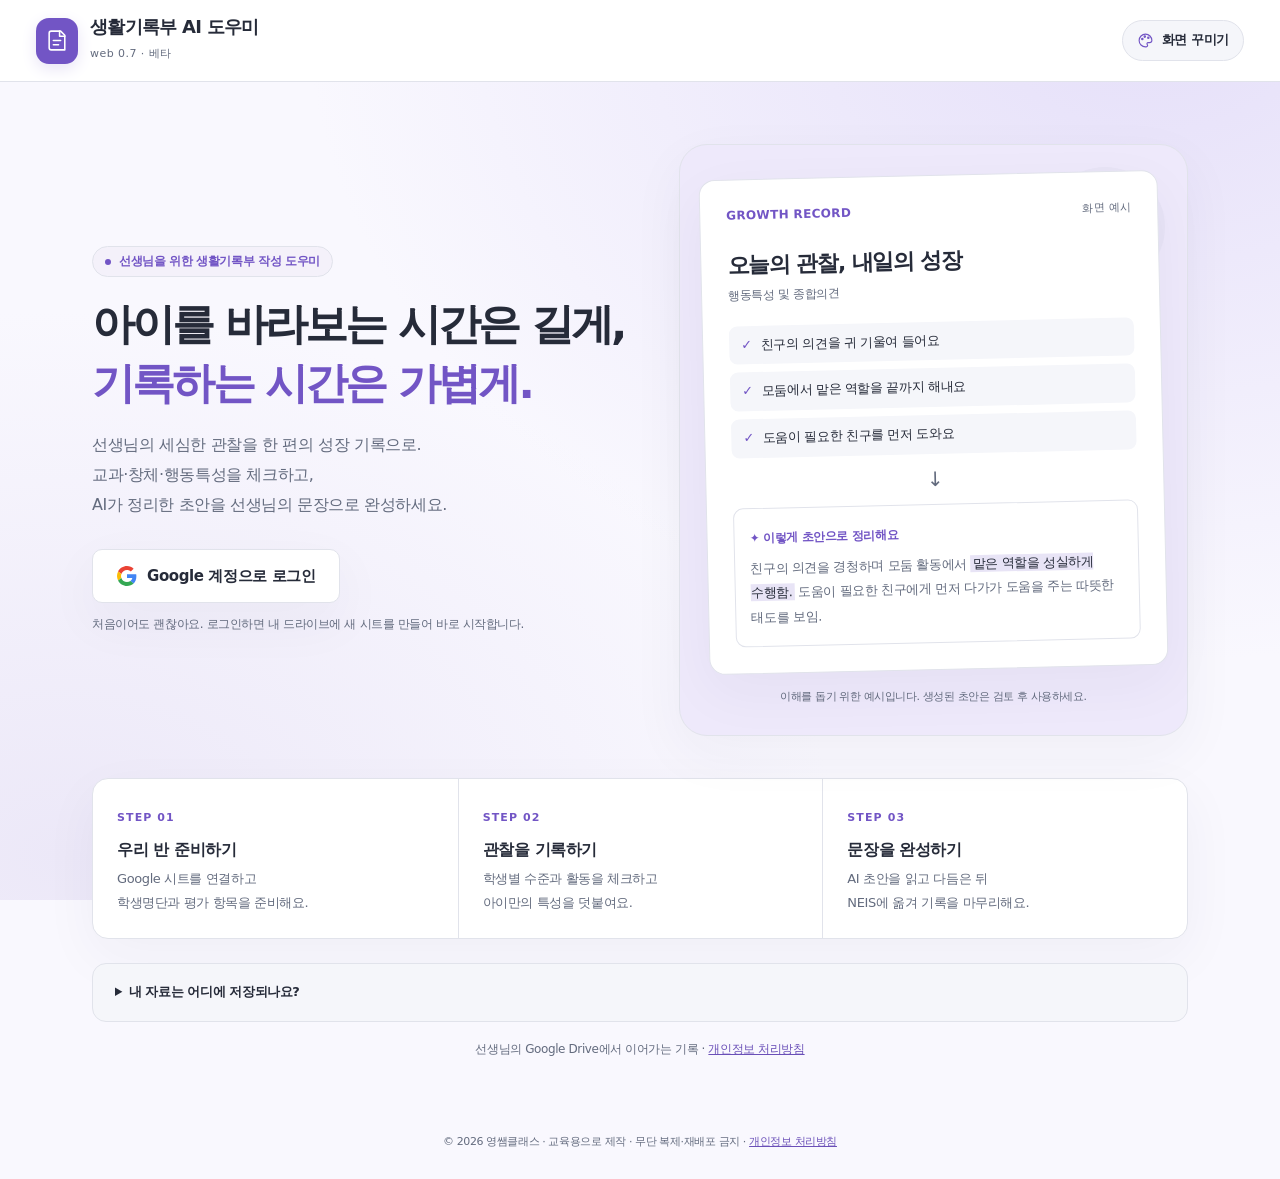
==== index.html @ c33d2f54 "Add NEIS assisted-entry Chrome extension beta with exact student matching and reviewed export" ====
<!DOCTYPE html>
<!--
  생활기록부 AI 도우미 (웹앱) — 1단계: 로그인 · 시트 연결/생성 · 설정
  © 2026 영쌤클래스 · 교육용으로 제작 · 무단 복제·재배포 금지
-->
<html lang="ko">
<head>
<meta charset="utf-8">
<meta name="viewport" content="width=device-width, initial-scale=1">
<title>생활기록부 AI 도우미</title>
<meta name="description" content="체크만 하면 생활기록부 문장 초안을 만들어 주는 교사용 도구. 데이터는 선생님 본인의 Google Drive에만 저장됩니다.">
<meta name="author" content="영쌤클래스">
<meta name="copyright" content="© 2026 영쌤클래스 · 교육용으로 제작 · 무단 복제·재배포 금지">
<meta name="robots" content="noindex">
<link rel="icon" href="data:image/svg+xml,%3Csvg xmlns='http://www.w3.org/2000/svg' viewBox='0 0 100 100'%3E%3Ctext y='.9em' font-size='90'%3E%F0%9F%93%9D%3C/text%3E%3C/svg%3E">
<style>
:root{
  --ink:#1c2340; --sub:#5d6480; --line:#e1e4ef; --bg:#f3f4fa; --card:#fff;
  --navy:#1f2a6b; --navy2:#2f3d99; --accent:#f0a030; --ok:#1e8e5a; --bad:#c0392b; --warnbg:#fff6e0;
  --r:14px;
}
*{box-sizing:border-box}
[hidden]{display:none!important}
html,body{margin:0}
body{font-family:"Pretendard","Noto Sans KR","Malgun Gothic","Apple SD Gothic Neo",system-ui,sans-serif;
  background:var(--bg);color:var(--ink);line-height:1.6;font-size:16px;min-height:100vh;display:flex;flex-direction:column}
a{color:var(--navy2)}
.top{background:var(--navy);color:#fff;padding:12px 20px;display:flex;align-items:center;justify-content:space-between;gap:12px}
.brand{display:flex;align-items:center;gap:10px}
.brand .logo{font-size:26px}
.brand b{display:block;font-size:17px;line-height:1.25}
.brand small{opacity:.75;font-size:12px}
#userBox{display:flex;align-items:center;gap:10px;font-size:13px}
#userName{max-width:42vw;overflow:hidden;text-overflow:ellipsis;white-space:nowrap;opacity:.9}
nav{background:#fff;border-bottom:1px solid var(--line);display:flex;gap:4px;padding:0 14px;overflow-x:auto}
nav button{border:0;background:none;padding:13px 14px;font:inherit;font-size:14.5px;font-weight:600;color:var(--sub);cursor:pointer;border-bottom:3px solid transparent;white-space:nowrap}
nav button.on{color:var(--navy);border-bottom-color:var(--accent)}
nav button:disabled{opacity:.4;cursor:not-allowed}
#banner{background:var(--warnbg);border-bottom:1px solid #f1d9a0;padding:10px 20px;font-size:14px;display:flex;gap:12px;align-items:center;justify-content:center;flex-wrap:wrap}
main{flex:1;width:100%;max-width:880px;margin:0 auto;padding:24px 16px 40px}
.card{background:var(--card);border:1px solid var(--line);border-radius:var(--r);padding:22px 22px;margin-bottom:16px}
.card h2{margin:0 0 6px;font-size:19px}
.card h3{margin:0 0 4px;font-size:16px}
.muted{color:var(--sub);font-size:14px}
.hero{text-align:center;padding:38px 22px}
.hero h1{font-size:25px;margin:8px 0 8px}
.hero .big{font-size:46px}
.btn{font:inherit;font-weight:700;font-size:15px;border-radius:10px;border:1.5px solid var(--navy);background:var(--navy);color:#fff;padding:11px 18px;cursor:pointer;min-height:44px}
.btn:hover{background:var(--navy2);border-color:var(--navy2)}
.btn:disabled{opacity:.5;cursor:not-allowed}
.btn.line{background:#fff;color:var(--navy)}
.btn.line:hover{background:#eef0fb}
.btn.ghost{background:transparent;border-color:rgba(255,255,255,.5);color:#fff}
.btn.sm{padding:6px 12px;min-height:34px;font-size:13px}
.btn.danger{background:#fff;color:var(--bad);border-color:#e2b4ae}
.btn.google{background:#fff;color:#1f1f1f;border-color:#c9cbd6;font-size:16px;padding:12px 22px;display:inline-flex;align-items:center;gap:10px}
.btn.google:hover{background:#f6f7fb}
.grid2{display:grid;grid-template-columns:1fr 1fr;gap:16px}
@media(max-width:680px){.grid2{grid-template-columns:1fr}.top{padding:10px 14px}}
.points{list-style:none;padding:0;margin:18px auto 0;max-width:520px;text-align:left;font-size:14.5px}
.points li{padding:7px 0 7px 30px;position:relative;border-top:1px dashed var(--line)}
.points li::before{content:"✓";position:absolute;left:6px;color:var(--ok);font-weight:800}
.msg{border-radius:10px;padding:11px 14px;font-size:14.5px;margin:12px 0}
.msg.err{background:#fdecea;color:#8c241a;border:1px solid #f3c2bc}
.msg.info{background:#eaf1ff;color:#1c3a7a;border:1px solid #c7d7f7}
.msg.ok{background:#e7f6ee;color:#14603d;border:1px solid #b9e2cb}
label.f{display:block;font-weight:700;font-size:14.5px;margin:18px 0 6px}
label.f small{font-weight:400;color:var(--sub)}
input[type=text],input[type=password],select{font:inherit;width:100%;padding:11px 12px;border:1.5px solid #cdd1e0;border-radius:10px;background:#fff;color:var(--ink);min-height:46px}
input:focus,select:focus{outline:3px solid #c9d2ff;border-color:var(--navy2)}
.row{display:flex;gap:8px;align-items:center;flex-wrap:wrap}
.row>input{flex:1;min-width:180px}
.opts{display:grid;gap:8px}
.opts.c3{grid-template-columns:repeat(3,1fr)}
.opts.c2{grid-template-columns:repeat(2,1fr)}
@media(max-width:680px){.opts.c3{grid-template-columns:1fr}}
.opt{display:block;border:1.5px solid #cdd1e0;border-radius:10px;padding:10px 12px;cursor:pointer;background:#fff}
.opt input{margin-right:6px}
.opt b{font-size:15px}
.opt span{display:block;font-size:12.5px;color:var(--sub);margin-top:2px}
.opt:has(input:checked){border-color:var(--navy);background:#eef0fb}
.kv{display:grid;grid-template-columns:110px 1fr;gap:6px 12px;font-size:14.5px;margin:10px 0 0}
.kv dt{color:var(--sub)}
.kv dd{margin:0;font-weight:600;word-break:break-all}
.chips{display:flex;flex-wrap:wrap;gap:6px;margin-top:10px}
.chip{font-size:12.5px;padding:4px 10px;border-radius:99px;border:1px solid var(--line);background:#f7f8fc;color:var(--sub)}
.chip.on{background:#e7f6ee;border-color:#b9e2cb;color:#14603d}
.steps{display:grid;grid-template-columns:repeat(2,1fr);gap:10px;margin-top:12px}
@media(max-width:680px){.steps{grid-template-columns:1fr}}
.step{border:1px dashed #c9cde0;border-radius:12px;padding:12px 14px;font-size:14px;color:var(--sub)}
.step b{color:var(--ink);display:block}
.step.done{border-style:solid;border-color:#b9e2cb;background:#f2fbf6}
button.step{font:inherit;text-align:left;cursor:pointer;background:#fff;width:100%}
button.step.done{background:#f2fbf6}
button.step.now{border:2px solid var(--brand,#2f3d99);background:#eef0fb;color:var(--ink)}
button.step:hover{filter:brightness(.98)}
.step .st{float:right;font-size:12.5px;font-weight:700;margin-left:8px}
.draftnote{background:#fff7e0;border:1px solid #f0d58a;border-radius:10px;padding:9px 14px;margin:0 0 12px;font-size:14px;color:#6b4e00}
.keyguide{background:#f7f8fc;border:1px solid #e1e4ef;border-radius:10px;padding:10px 14px;margin:8px 0 12px;font-size:14.5px}
.keyguide summary{cursor:pointer;font-weight:700}
.keyguide ol,.keyguide ul{margin:8px 0 0;padding-left:20px}.keyguide li{margin:4px 0}
footer{text-align:center;font-size:12.5px;color:var(--sub);padding:18px 16px 26px}
#toast{position:fixed;left:50%;bottom:26px;transform:translateX(-50%);background:#1c2340;color:#fff;padding:11px 18px;border-radius:10px;font-size:14.5px;max-width:92vw;opacity:0;pointer-events:none;transition:opacity .2s;z-index:50}
#toast.show{opacity:1}
#busy{position:fixed;inset:0;background:rgba(243,244,250,.86);display:flex;flex-direction:column;align-items:center;justify-content:center;gap:14px;z-index:40;font-weight:600}
.spinner{width:38px;height:38px;border-radius:50%;border:4px solid #cfd4ee;border-top-color:var(--navy);animation:sp 0.8s linear infinite}
@keyframes sp{to{transform:rotate(360deg)}}
@media(prefers-reduced-motion:reduce){.spinner{animation-duration:2.4s}}
/* 2단계: 학생명단 · 체크 */
textarea{font:inherit;width:100%;padding:9px 11px;border:1.5px solid #cdd1e0;border-radius:10px;background:#fff;color:var(--ink);resize:vertical;line-height:1.5}
textarea:focus{outline:3px solid #c9d2ff;border-color:var(--navy2)}
#saveState{font-size:12.5px;padding:3px 10px;border-radius:99px;background:rgba(255,255,255,.14);white-space:nowrap}
#saveState.bad{background:#c0392b;cursor:pointer}
.srow{display:grid;grid-template-columns:58px 110px 1fr 1fr 1fr 40px;gap:8px;align-items:start;padding:10px 0;border-top:1px solid var(--line)}
.srow.head{font-size:12.5px;font-weight:700;color:var(--sub);border-top:0;padding-bottom:4px}
.srow input{min-height:40px;padding:8px 9px}
.srow textarea{min-height:40px;font-size:14px}
.srow .lb{display:none;font-size:12px;color:var(--sub);font-weight:700;margin-bottom:2px}
.xbtn{border:1px solid #e2b4ae;background:#fff;color:var(--bad);border-radius:8px;min-height:40px;cursor:pointer;font-size:15px}
@media(max-width:760px){
  #userName,.brand small{display:none}
  .seg button small{display:none}
  .brand b{font-size:15px}
  #btnLogout{white-space:nowrap}
  .srow{grid-template-columns:58px 1fr 40px}
  .srow.head{display:none}
  .srow .tr{grid-column:1 / -1}
  .srow .lb{display:block}
}
.addbox{border-top:1px solid var(--line);margin-top:8px;padding-top:4px}
.stickybar{position:sticky;top:0;z-index:20;padding:12px 14px;box-shadow:0 4px 14px rgba(28,35,64,.06)}
.sturow{display:flex;gap:8px;align-items:center}
.sturow select{flex:1;font-weight:700;font-size:16px}
.navbtn{min-width:46px;min-height:46px;border-radius:10px;border:1.5px solid var(--navy);background:#fff;color:var(--navy);font-size:18px;cursor:pointer}
.navbtn:disabled{opacity:.35;cursor:not-allowed}
.tabs{display:grid;grid-template-columns:repeat(3,1fr);gap:6px;margin-top:10px}
.tabs button{font:inherit;font-weight:700;font-size:14.5px;border:1.5px solid #cdd1e0;background:#fff;color:var(--sub);border-radius:10px;padding:9px 4px;cursor:pointer}
.tabs button.on{background:var(--navy);border-color:var(--navy);color:#fff}
.tabs button b{font-weight:800;margin-left:4px}
.chipbar{display:flex;gap:6px;flex-wrap:wrap;margin:4px 0 14px}
.chipbar button{font:inherit;font-size:14px;font-weight:600;border:1.5px solid #cdd1e0;background:#fff;color:var(--ink);border-radius:99px;padding:7px 13px;cursor:pointer}
.chipbar button.on{background:#eef0fb;border-color:var(--navy);color:var(--navy)}
.chipbar button small{color:var(--sub);font-weight:400;margin-left:4px}
.crit{border:1px solid var(--line);border-radius:12px;padding:12px;margin-bottom:10px;background:#fff}
.crit .dom{font-size:12.5px;font-weight:700;color:var(--sub);margin-bottom:8px}
.lv{display:flex;gap:10px;align-items:flex-start;width:100%;text-align:left;font:inherit;font-size:14.5px;line-height:1.5;border:1.5px solid #dfe2ee;background:#fff;color:var(--ink);border-radius:10px;padding:10px 11px;margin-top:6px;cursor:pointer}
.lv .bd{flex:none;width:26px;height:26px;border-radius:50%;display:flex;align-items:center;justify-content:center;font-weight:800;font-size:13px;background:#eef0f6;color:var(--sub)}
.lv.on{border-color:var(--navy);box-shadow:inset 0 0 0 1px var(--navy)}
.lv.on.l0{background:#d5f5e3}.lv.on.l1{background:#fef9e7}.lv.on.l2{background:#fde8e8}
.lv.on .bd{background:var(--navy);color:#fff}
.grp{font-size:14px;font-weight:800;margin:18px 0 6px;color:var(--navy)}
.grp small{font-weight:400;color:var(--sub);margin-left:6px}
.item{display:block;border:1.5px solid #dfe2ee;border-radius:10px;padding:10px 12px;margin-top:6px;background:#fff}
.item.on{border-color:var(--navy);background:#f4f6ff}
.item label{display:flex;gap:10px;align-items:flex-start;cursor:pointer}
.item input[type=checkbox]{flex:none;width:22px;height:22px;margin-top:1px;accent-color:var(--navy)}
.item .nm{font-weight:700;font-size:15px}
.item .ct{font-size:13px;color:var(--sub);margin-top:2px}
.item .memo{margin-top:8px}
.item .memo input{min-height:40px;font-size:14px;background:#fffde7}
.item.pos:not(.on){background:#f6fcf8}.item.grow:not(.on){background:#fffaf1}
.tag{display:inline-block;font-size:11.5px;font-weight:700;padding:1px 8px;border-radius:99px;background:#fff3d6;color:#8a5a00;margin-right:6px;vertical-align:1px}
.toolbar{display:flex;gap:10px;align-items:center;flex-wrap:wrap;margin-bottom:6px}
.toolbar input[type=text]{flex:1;min-width:160px}
.toolbar label{font-size:14px;display:flex;gap:6px;align-items:center;white-space:nowrap}
.trait{background:#f7f8fc;border-radius:10px;padding:10px 12px;margin-bottom:14px}
.trait label{display:block;font-size:13px;font-weight:700;margin-bottom:4px}
.trait small{font-weight:400;color:var(--sub)}
.seg{display:grid;grid-template-columns:1fr 1fr;gap:0;margin-bottom:10px;border:1.5px solid var(--navy);border-radius:10px;overflow:hidden}
.seg button{font:inherit;font-weight:700;font-size:14.5px;border:0;background:#fff;color:var(--navy);padding:9px 6px;cursor:pointer}
.seg button.on{background:var(--navy);color:#fff}
.seg button small{font-weight:400;opacity:.8;margin-left:4px}
.acc{border:1.5px solid #dfe2ee;border-radius:10px;margin-top:6px;background:#fff}
.acc.open{border-color:var(--navy)}
.acc.pos:not(.open){background:#f6fcf8}.acc.grow:not(.open){background:#fffaf1}
.acch{display:flex;gap:10px;align-items:center;width:100%;text-align:left;font:inherit;font-size:14.5px;line-height:1.5;border:0;background:none;color:var(--ink);padding:10px 12px;cursor:pointer}
.acct{flex:1;min-width:0}
.acc:not(.open) .clip{display:-webkit-box;-webkit-line-clamp:1;-webkit-box-orient:vertical;overflow:hidden}
.accs{flex:none;font-size:12.5px;font-weight:700;color:var(--navy2);white-space:nowrap}
.arr{flex:none;font-size:10px;color:var(--sub)}
.accb{padding:0 12px 12px}
.accb .ct{font-size:13px;color:var(--sub);margin-bottom:6px}
.gridhd{display:flex;justify-content:space-between;align-items:center;gap:8px;flex-wrap:wrap;margin:12px 0 8px}
.sgrid{display:grid;grid-template-columns:repeat(auto-fill,minmax(96px,1fr));gap:6px}
.sb{display:flex;align-items:center;gap:5px;font:inherit;font-size:14px;min-height:42px;border:1.5px solid #d5d9e8;background:#fff;color:var(--ink);border-radius:9px;padding:6px 8px;cursor:pointer;text-align:left}
.sb .n{flex:none;font-size:11.5px;color:var(--sub);min-width:14px}
.sb .nm{flex:1;min-width:0;overflow:hidden;text-overflow:ellipsis;white-space:nowrap;font-weight:600}
.sb .bg{flex:none;font-size:12px;font-weight:800;color:var(--navy)}
.sb.on{border-color:var(--navy);background:#e6eaff}
.sb.on.l0{background:#d5f5e3}.sb.on.l1{background:#fef9e7}.sb.on.l2{background:#fde8e8}
.bar{height:8px;border-radius:99px;background:#e4e7f3;overflow:hidden;margin:10px 0 4px}
.bar>div{height:100%;width:0;background:var(--navy);transition:width .3s}
.gres{border:1px solid var(--line);border-radius:10px;padding:9px 12px;margin-top:8px;background:#fff}
.gres summary{cursor:pointer;font-size:14.5px}
.gres p{margin:8px 0 2px;font-size:14.5px;white-space:pre-wrap;line-height:1.7}
.bchip{display:inline-block;font-size:12px;font-weight:700;padding:1px 9px;border-radius:99px;margin-left:8px}
.bchip.good{background:#e8f8f0;color:#14603d}.bchip.short{background:#fff3cd;color:#7a5b00}.bchip.long{background:#fdebd0;color:#8a4b00}.bchip.bad{background:#fadbd8;color:#8c241a}
.rcard{border:1.5px solid #dfe2ee;border-radius:12px;padding:12px 14px;margin-bottom:12px;background:#fff}
.rcard.dirty{border-color:var(--accent)}
.rcard.err{background:#fff8f7;border-color:#f3c2bc}
.rcard.busy{opacity:.6}
.rhead{display:flex;align-items:center;gap:6px;flex-wrap:wrap;margin-bottom:8px;font-size:15.5px}
.rhead input{width:20px;height:20px;accent-color:var(--navy);margin:0 4px 0 0}
.rcard textarea{font-size:15px;line-height:1.75;min-height:90px;resize:none;overflow:hidden}
.rfoot{display:flex;justify-content:space-between;align-items:center;gap:8px;flex-wrap:wrap;margin-top:8px;font-size:13px}
.rerr{margin:0;color:#8c241a;font-size:14.5px}
.rsrc{margin-top:8px;font-size:13.5px;color:var(--sub)}
.rsrc summary{cursor:pointer}
.rsrc p{margin:4px 0 0}
.ncard{border:1.5px solid #dfe2ee;border-radius:12px;padding:12px 14px;margin-top:10px;background:#fff}
.ncard.done{background:#f7fbf8;border-color:#cfe6d8}
.ntext{margin:0;font-size:15px;line-height:1.75;user-select:all}
.cfpaste{border:1.5px dashed #b9c0dd;border-radius:12px;padding:10px 14px;background:#f7f8fc}
.cfpaste summary{cursor:pointer;font-weight:700;font-size:15px}
.cfprev{border:2px solid var(--accent);border-radius:12px;padding:14px;margin-bottom:12px;background:#fffdf7}
.cfprev h3{margin:0}
.cfpv{display:flex;gap:10px;align-items:flex-start;border:1.5px solid #dfe2ee;border-radius:10px;padding:10px 12px;margin-top:8px;background:#fff;cursor:pointer}
.cfpv.warn{border-color:#e9a59c}
.cfpv input{flex:none;width:20px;height:20px;margin-top:3px;accent-color:var(--navy)}
.cfpv p{margin:0 0 3px;font-size:14px;line-height:1.6;white-space:pre-wrap}
.cfpv p b{color:var(--sub);font-size:12.5px;margin-right:2px}
.cfpv p.bad{background:#fdecea;border-radius:6px;padding:2px 6px}
.cfpv p.src{background:#eef7f1;border-radius:6px;padding:2px 6px;margin-top:-1px}
.cfpv mark{background:#ffd54f;color:inherit;border-radius:2px;padding:0 1px;font-weight:700}
.cfcard{border:1.5px solid #dfe2ee;border-radius:12px;padding:12px 14px;margin-top:10px;background:#fff}
.cfline{display:grid;grid-template-columns:150px 1fr 40px;gap:8px;align-items:end;margin-bottom:8px}
.cfline label,.cfl{display:block;font-size:12.5px;font-weight:700;color:var(--sub)}
.cfline input{margin-top:2px;min-height:40px;padding:7px 9px;font-size:15px;font-weight:700}
.cfl{margin-top:6px}
.cfl textarea,.cfrow textarea{font-weight:400;color:var(--ink);display:block;margin-top:2px;font-size:14.5px;line-height:1.6;padding:8px 10px;resize:none;overflow:hidden;min-height:40px}
.cfl.lv0,.cfl.lv1,.cfl.lv2{display:grid;grid-template-columns:30px 1fr;gap:8px;align-items:start}
.cfl .bd{width:26px;height:26px;margin-top:9px;border-radius:50%;display:flex;align-items:center;justify-content:center;font-weight:800;font-size:13px;color:var(--ink)}
.cfl.lv0 .bd{background:#d5f5e3}.cfl.lv1 .bd{background:#fef9e7}.cfl.lv2 .bd{background:#fde8e8}
.cfl.lv0 textarea,.cfl.lv1 textarea,.cfl.lv2 textarea{margin-top:0}
@media(max-width:760px){.cfline{grid-template-columns:1fr 1fr 40px}}
.cfrow{display:grid;gap:6px;align-items:start;padding:8px 0;border-top:1px solid var(--line)}
.cfrow.k-subject{grid-template-columns:74px 90px 1.1fr 1fr 1fr 1fr 40px}
.cfrow.k-activity{grid-template-columns:120px 150px 1fr 64px 40px}
.cfrow.k-behavior{grid-template-columns:130px 1fr 64px 40px}
.cfrow.head{font-size:12.5px;font-weight:700;color:var(--sub);border-top:0;padding-bottom:2px}
.cfrow input[type=text],.cfrow select{min-height:40px;padding:7px 8px;font-size:14px}
.cfrow textarea{font-size:13.5px;min-height:40px;padding:7px 8px}
.cfuse{font-size:13px;display:flex;gap:4px;align-items:center;min-height:40px;white-space:nowrap}
@media(max-width:760px){
  .cfrow.head{display:none}
  .cfrow.k-subject{grid-template-columns:1fr 1fr 40px}
  .cfrow.k-subject textarea{grid-column:1 / -1}
  .cfrow.k-subject .xbtn{grid-row:1;grid-column:3}
  .cfrow.k-activity{grid-template-columns:1fr 1fr 40px}
  .cfrow.k-activity textarea{grid-column:1 / 3}
  .cfrow.k-behavior{grid-template-columns:1fr 64px 40px}
  .cfrow.k-behavior textarea{grid-column:1 / -1}
}
.notice{text-align:center;padding:26px 16px}
.notice p{margin:0 0 14px}
</style>
<link rel="stylesheet" href="ui.css?v=20261008">
<link rel="stylesheet" href="appearance.css?v=20261008-1">
<script src="appearance.js?v=20261008-1"></script>
</head>
<body>
<a class="skip-link" href="#mainContent">본문으로 바로 가기</a>

<header class="top">
  <div class="brand">
    <span class="logo" aria-hidden="true"><svg viewBox="0 0 24 24" fill="none" stroke="currentColor" stroke-width="1.5" stroke-linecap="round" stroke-linejoin="round"><path d="M6 3h9l4 4v14H6a2 2 0 0 1-2-2V5a2 2 0 0 1 2-2Z"/><path d="M14 3v5h5M8 12h7M8 16h5"/></svg></span>
    <div><b>생활기록부 AI 도우미</b><small id="verLabel">웹앱</small></div>
  </div>
  <div class="top-actions">
    <button type="button" class="appearance-trigger" data-open-appearance aria-haspopup="dialog" aria-controls="appearanceDialog"><svg viewBox="0 0 24 24" fill="none" stroke="currentColor" stroke-width="1.6" aria-hidden="true"><path d="M12 3a9 9 0 1 0 0 18h1a2 2 0 0 0 1.5-3.3 1.6 1.6 0 0 1 1.2-2.7H18a3 3 0 0 0 3-3 9 9 0 0 0-9-9Z"/><circle cx="7.5" cy="10" r="1"/><circle cx="11" cy="6.5" r="1"/><circle cx="16" cy="8" r="1"/></svg>화면 꾸미기</button>
  <div id="userBox" hidden>
    <span id="saveState" hidden role="status"></span>
    <span id="userName"></span>
    <button id="btnLogout" class="btn ghost sm" type="button">로그아웃</button>
  </div>
  </div>
</header>

<nav id="nav" hidden aria-label="화면 이동">
  <div class="nav-group">나의 기록 공간</div>
  <button type="button" data-view="home"><span class="nav-icon" aria-hidden="true">⌂</span>대시보드</button>
  <div class="nav-group">생활기록부 작성</div>
  <button type="button" data-view="roster"><span class="nav-icon" aria-hidden="true">01</span>학생명단</button>
  <button type="button" data-view="config"><span class="nav-icon" aria-hidden="true">02</span>항목 설정</button>
  <button type="button" data-view="check"><span class="nav-icon" aria-hidden="true">03</span>관찰 체크</button>
  <button type="button" data-view="gen"><span class="nav-icon" aria-hidden="true">04</span>AI 문장 생성</button>
  <button type="button" data-view="result"><span class="nav-icon" aria-hidden="true">05</span>결과 검토</button>
  <button type="button" data-view="neis"><span class="nav-icon" aria-hidden="true">06</span>NEIS 입력</button>
  <button type="button" data-view="settings"><span class="nav-icon" aria-hidden="true">⚙</span>설정</button>
  <div class="nav-foot">작은 관찰이 모여<br>아이의 성장이 됩니다.<br><b>영쌤클래스</b></div>
</nav>

<div id="banner" hidden role="status"><span id="bannerMsg"></span><button id="bannerBtn" class="btn sm" type="button"></button></div>

<main id="mainContent" tabindex="-1">
  <div class="page-heading" id="pageHeading" hidden>
    <p class="eyebrow" id="pageEyebrow"></p>
    <h1 id="pageTitle" tabindex="-1"></h1>
    <p id="pageDescription"></p>
  </div>
  <!-- 로딩 -->
  <section id="v-loading" class="card hero"><div class="spinner" style="margin:0 auto"></div><p class="muted">불러오는 중…</p></section>

  <!-- 로그인 -->
  <section id="v-login" hidden>
    <div class="welcome-grid">
      <div class="welcome-copy">
        <span class="welcome-label">선생님을 위한 생활기록부 작성 도우미</span>
        <h1>아이를 바라보는 시간은 길게,<br><em>기록하는 시간은 가볍게.</em></h1>
        <p class="intro">선생님의 세심한 관찰을 한 편의 성장 기록으로.<br>교과·창체·행동특성을 체크하고,<br>AI가 정리한 초안을 선생님의 문장으로 완성하세요.</p>
        <div id="loginMsg" class="msg err" hidden></div>
        <button id="btnLogin" class="btn google" type="button">
          <svg width="20" height="20" viewBox="0 0 48 48" aria-hidden="true"><path fill="#EA4335" d="M24 9.5c3.5 0 6.6 1.2 9.1 3.6l6.8-6.8C35.8 2.4 30.3 0 24 0 14.6 0 6.5 5.4 2.6 13.2l7.9 6.2C12.4 13.7 17.7 9.5 24 9.5z"/><path fill="#4285F4" d="M46.5 24.5c0-1.6-.1-3.1-.4-4.5H24v9h12.7c-.6 3-2.3 5.5-4.8 7.2l7.7 6c4.5-4.200 6.900-10.300 6.900-17.700z"/><path fill="#FBBC05" d="M10.500 28.600c-.5-1.400-.8-3-.8-4.600s.3-3.200.8-4.600l-7.900-6.200C1 16.500 0 20.100 0 24s1 7.500 2.600 10.800l7.900-6.200z"/><path fill="#34A853" d="M24 48c6.500 0 11.900-2.100 15.900-5.800l-7.700-6c-2.200 1.500-5 2.300-8.200 2.300-6.300 0-11.600-4.200-13.500-9.900l-7.900 6.200C6.500 42.600 14.600 48 24 48z"/></svg>
          Google 계정으로 로그인
        </button>
        <p class="login-hint">처음이어도 괜찮아요. 로그인하면 내 드라이브에 새 시트를 만들어 바로 시작합니다.</p>
      </div>
      <div class="record-scene" aria-label="관찰 체크가 문장 초안으로 정리되는 예시">
        <div class="sample-record">
          <div class="record-top"><strong>GROWTH RECORD</strong><span>화면 예시</span></div>
          <h2>오늘의 관찰, 내일의 성장</h2>
          <p class="sample-sub">행동특성 및 종합의견</p>
          <div class="sample-checks">
            <div><span aria-hidden="true">✓</span>친구의 의견을 귀 기울여 들어요</div>
            <div><span aria-hidden="true">✓</span>모둠에서 맡은 역할을 끝까지 해내요</div>
            <div><span aria-hidden="true">✓</span>도움이 필요한 친구를 먼저 도와요</div>
          </div>
          <div class="sample-arrow" aria-hidden="true">↓</div>
          <div class="sample-output"><b>✦ 이렇게 초안으로 정리해요</b><p>친구의 의견을 경청하며 모둠 활동에서 <mark>맡은 역할을 성실하게 수행함.</mark> 도움이 필요한 친구에게 먼저 다가가 도움을 주는 따뜻한 태도를 보임.</p></div>
        </div>
        <p class="sample-note">이해를 돕기 위한 예시입니다. 생성된 초안은 검토 후 사용하세요.</p>
      </div>
    </div>
    <div class="flow-overview" aria-label="사용 순서">
      <article><span>STEP 01</span><h2>우리 반 준비하기</h2><p>Google 시트를 연결하고<br>학생명단과 평가 항목을 준비해요.</p></article>
      <article><span>STEP 02</span><h2>관찰을 기록하기</h2><p>학생별 수준과 활동을 체크하고<br>아이만의 특성을 덧붙여요.</p></article>
      <article><span>STEP 03</span><h2>문장을 완성하기</h2><p>AI 초안을 읽고 다듬은 뒤<br>NEIS에 옮겨 기록을 마무리해요.</p></article>
    </div>
    <details class="welcome-details">
      <summary>내 자료는 어디에 저장되나요?</summary>
      <ul class="points">
        <li>이 앱은 <b>앱이 만든 시트</b>와 <b>선생님이 직접 고른 시트</b>에만 접근합니다. 드라이브의 다른 파일은 볼 수 없습니다.</li>
        <li>학생 데이터는 선생님 본인의 Google Drive 스프레드시트에만 저장됩니다. 별도 서버가 없습니다.</li>
        <li>자료는 내 드라이브의 구글 스프레드시트 한 개에 정리됩니다. 시트를 직접 열어 보거나 고쳐도 앱에 그대로 반영됩니다.</li>
      </ul>
    </details>
    <p class="welcome-privacy">선생님의 Google Drive에서 이어가는 기록 · <a href="privacy.html">개인정보 처리방침</a></p>
  </section>

  <!-- 시트 연결 -->
  <section id="v-connect" hidden>
    <div class="card">
      <h2>데이터를 저장할 시트를 연결하세요</h2>
      <p class="muted">한 번 연결하면 이 브라우저에서 계속 기억하고, 다른 기기에서 로그인해도 마지막에 쓰던 시트를 자동으로 불러옵니다.</p>
      <div id="connectMsg" class="msg err" hidden></div>
    </div>
    <div class="card" id="mySheetsCard" hidden>
      <h3>🗂 이 계정으로 이 앱에서 쓰던 시트</h3>
      <div id="mySheets"></div>
    </div>
    <div class="grid2">
      <div class="card">
        <h3>🆕 처음 사용해요 — 새 시트 만들기</h3>
        <p class="muted">내 구글 드라이브에 이 앱 전용 스프레드시트를 새로 만듭니다. 학생명단·체크·생성 결과가 모두 여기에 저장됩니다.</p>
        <label class="f" for="newTitle">시트 이름</label>
        <input type="text" id="newTitle" maxlength="80">
        <label class="f" for="newLevel">학교급 <small>(행동특성 예시문구 세트가 달라집니다)</small></label>
        <select id="newLevel"><option>초등학교</option><option>중학교</option><option>고등학교</option></select>
        <p style="margin-top:16px"><button id="btnCreate" class="btn" type="button">새 시트 만들기</button></p>
      </div>
      <div class="card">
        <h3>📂 예전 구글시트 버전을 쓰던 분만</h3>
        <p class="muted">예전에 「생활기록부 작성 도우미」 구글시트(v9)를 받아 쓰던 분은, 그 스프레드시트를 골라 학생명단·체크·결과를 그대로 이어서 쓸 수 있습니다. 해당하지 않으면 왼쪽의 [새 시트 만들기]를 누르세요.</p>
        <p><button id="btnPick" class="btn line" type="button">내 드라이브에서 시트 고르기</button></p>
      </div>
    </div>
  </section>

  <!-- 홈 -->
  <section id="v-home" hidden>
    <div class="home-intro"><div><h2>우리 반의 성장을 차곡차곡 기록해요.</h2><p>아래 진행 현황에서 다음 할 일을 확인하고, 이어서 작성하세요.</p></div><span class="home-symbol" aria-hidden="true">✳</span></div>
    <div class="card">
      <div class="row" style="justify-content:space-between">
        <h2 style="margin:0">📄 <span id="homeSheetName"></span></h2>
        <div class="row">
          <a id="homeSheetLink" class="btn line sm" target="_blank" rel="noopener" style="text-decoration:none;display:inline-flex;align-items:center">시트 열기 ↗</a>
          <button id="btnReload" class="btn line sm" type="button">새로고침</button>
        </div>
      </div>
      <dl class="kv" id="homeSummary"></dl>
      <div id="homeWarn" class="msg info" hidden></div>
      <details class="sheet-details"><summary>연결된 시트 구성 보기</summary><div class="chips" id="homeChips" aria-label="시트 구성"></div></details>
    </div>
    <div class="card">
      <h2>차근차근, 작성 진행 현황</h2>
      <p class="muted">‘다음 할 일’부터 시작해 보세요. 각 카드를 누르면 해당 화면으로 이동합니다.</p>
      <div class="steps" id="homeSteps"></div>
    </div>
  </section>

  <!-- 설정 -->
  <section id="v-settings" hidden>
    <div class="card appearance-settings-row">
      <div><h2>나만의 작업 공간</h2><p class="muted" id="appearanceSummary">라벤더 스튜디오 · 라이트</p><p class="muted">색상과 배경, 화면 밝기를 내 취향에 맞게 바꿔 보세요.</p></div>
      <button type="button" class="btn line" data-open-appearance aria-haspopup="dialog" aria-controls="appearanceDialog">화면 꾸미기</button>
    </div>
    <div class="card">
      <h2>🔑 Gemini API 키</h2>
      <p class="muted">키는 <b>이 브라우저에만</b> 저장되고 시트나 다른 곳으로 보내지 않습니다. 발급: <a href="https://aistudio.google.com/apikey" target="_blank" rel="noopener">aistudio.google.com/apikey</a> (무료)</p>
      <details class="keyguide" id="keyGuide">
        <summary>처음이신가요? 키 받는 방법 (3분)</summary>
        <ol>
          <li><a href="https://aistudio.google.com/apikey" target="_blank" rel="noopener">aistudio.google.com/apikey</a> 를 열고 구글 계정으로 로그인합니다. 학교(교육청) 계정에서 열리지 않으면 개인 구글 계정으로 하세요.</li>
          <li><b>API 키 만들기</b>(Create API key) 버튼을 누릅니다. 약관 동의나 프로젝트 선택을 물으면 안내대로 진행합니다.</li>
          <li>만들어진 키(<code>AIza</code>로 시작하는 긴 글자)를 복사해 아래 칸에 붙여넣고 <b>[연결 테스트]</b> → <b>[저장]</b>을 누릅니다.</li>
        </ol>
        <ul>
          <li>카드 등록 없이 받은 키는 <b>무료</b>입니다. 대신 1분·하루에 만들 수 있는 양에 제한이 있어, 한 반 전체를 한 번에 만들면 시간이 걸리거나 중간에 멈출 수 있습니다(멈춘 곳부터 이어서 생성됩니다).</li>
          <li>키는 비밀번호처럼 다뤄 주세요. 다른 사람에게 보내거나 화면에 띄워 두지 마세요.</li>
          <li>무료 키로 보낸 내용은 Google의 서비스 개선에 쓰일 수 있다고 안내되어 있습니다. 앱은 학생 이름을 보내지 않지만, 특성 메모에 이름·민감한 내용을 적지 않는 것이 좋습니다. (<a href="privacy.html" target="_blank" rel="noopener">개인정보 처리방침</a>)</li>
        </ul>
      </details>
      <div id="keyImport" class="msg info" hidden>
        연결한 시트(⚙️설정 C14)에 API 키가 들어 있습니다.
        <button id="btnKeyImport" class="btn sm" type="button" style="margin-left:6px">이 브라우저로 가져오기</button>
      </div>
      <label class="f" for="fKey">API 키</label>
      <div class="row">
        <input type="password" id="fKey" autocomplete="off" spellcheck="false" placeholder="AIza… 로 시작하는 키 붙여넣기">
        <button id="btnKeyShow" class="btn line sm" type="button" aria-pressed="false">보기</button>
        <button id="btnKeyTest" class="btn line sm" type="button">연결 테스트</button>
      </div>
      <div id="keyResult" class="msg" hidden></div>
      <p style="margin:14px 0 0"><label><input type="checkbox" id="fKeySync"> <b>다른 기기에서도 이 키 쓰기</b> — 내 구글 계정(연결된 시트 파일의 숨은 속성)에 키를 함께 저장</label></p>
      <p class="muted" style="margin:4px 0 0">켜면 다른 컴퓨터·태블릿에서 로그인했을 때 키를 다시 넣지 않아도 됩니다. 시트 내용에는 보이지 않지만, 이 시트 파일을 다른 사람과 <b>공유</b>하면 그 사람이 이 앱에서 내 키를 쓰게 될 수 있으니 공유할 시트라면 끄세요.</p>
    </div>

    <div class="card">
      <h2>🤖 AI 모델 · 요금제</h2>
      <label class="f" for="fModel">AI 모델</label>
      <select id="fModel"></select>
      <input type="text" id="fModelCustom" hidden style="margin-top:8px" placeholder="모델 ID 직접 입력 (예: gemini-4.0-flash)" spellcheck="false">
      <p class="muted" style="margin:6px 0 0">종료된 모델이 설정돼 있으면 권장 모델로 자동 교체됩니다.</p>
      <label class="f">API 요금제 <small>(호출 간격이 달라집니다)</small></label>
      <div class="opts c2">
        <label class="opt"><input type="radio" name="tier" value="무료"><b>무료</b><span>카드 등록 없이 발급한 키 · 간격을 넉넉히</span></label>
        <label class="opt"><input type="radio" name="tier" value="유료"><b>유료</b><span>결제 계정을 연결한 키 · 빠르게 생성</span></label>
      </div>
    </div>

    <div class="card">
      <h2>🏫 학급 · 분량</h2>
      <div class="grid2">
        <div>
          <label class="f" for="fLevel">학교급</label>
          <select id="fLevel"><option>초등학교</option><option>중학교</option><option>고등학교</option></select>
        </div>
        <div>
          <label class="f" for="fClass">학년 · 반 <small>(선택)</small></label>
          <input type="text" id="fClass" maxlength="30" placeholder="예) 4학년 2반">
        </div>
      </div>
      <label class="f">생성 분량</label>
      <div class="opts c3">
        <label class="opt"><input type="radio" name="len" value="간략"><b>간략</b><span>교과 150~180자 · 창체/행특 300~350자</span></label>
        <label class="opt"><input type="radio" name="len" value="보통"><b>보통</b><span>교과 220~250자 · 창체/행특 430~480자</span></label>
        <label class="opt"><input type="radio" name="len" value="상세"><b>상세</b><span>교과 280~320자 · 창체/행특 550~600자</span></label>
      </div>
      <label class="f">마무리(종합 평가) 문장 <small>("~성장이 기대됨"처럼 글 끝에 덧붙이는 맺음 문장)</small></label>
      <div class="opts c3">
        <label class="opt"><input type="checkbox" id="fCloseSubject"><b>교과에 붙이기</b><span>끄면 활동 서술로 끝남 (기본: 끔)</span></label>
        <label class="opt"><input type="checkbox" id="fCloseActivity"><b>창체에 붙이기</b><span>종합 평가 1~2문장 (기본: 켬)</span></label>
        <label class="opt"><input type="checkbox" id="fCloseBehavior"><b>행동특성에 붙이기</b><span>종합 평가 2~3문장 (기본: 켬)</span></label>
      </div>
      <p style="margin:22px 0 0" class="row">
        <button id="btnSave" class="btn" type="button">설정 저장</button>
        <span class="muted">이 설정들은 연결된 시트(⚙️설정 탭)에 저장되어, 다른 기기에서 로그인해도 그대로 적용됩니다.</span>
      </p>
    </div>

    <div class="card">
      <h2>💾 백업</h2>
      <p class="muted">스프레드시트 파일 전체를 내 드라이브에 사본으로 저장합니다. 되돌리려면 아래 [다른 시트로 바꾸기]에서 그 사본을 고르면 됩니다.</p>
      <p><button id="btnBackup" class="btn line" type="button">지금 백업 사본 만들기</button></p>
      <div id="backupList"></div>
    </div>
    <div class="card">
      <h2>🆕 새 학기 시작</h2>
      <p class="muted">지금까지의 결과를 📦 탭으로 보관하고, 결과와 체크를 비웁니다. 학생명단·개인 특성·설정·항목은 그대로 둡니다.</p>
      <label class="f" for="termName">보관할 이름 <small>(예: 2026-1학기)</small></label>
      <input type="text" id="termName" maxlength="20" placeholder="예) 2026-1학기">
      <p style="margin:10px 0"><label><input type="checkbox" id="termBackup" checked> 시작 전에 백업 사본도 만들기 (권장)</label></p>
      <p><button id="btnNewTerm" class="btn danger" type="button">새 학기 시작</button></p>
    </div>
    <div class="card">
      <h2>📄 연결된 시트</h2>
      <p><b id="setSheetName"></b></p>
      <p class="row"><button id="btnDisconnect" class="btn danger sm" type="button">다른 시트로 바꾸기</button>
      <span class="muted">연결만 끊습니다. 시트 파일은 드라이브에 그대로 남습니다.</span></p>
    </div>
  </section>

  <!-- 학생명단 -->
  <section id="v-roster" hidden>
    <div class="card">
      <div class="row" style="justify-content:space-between">
        <h2 style="margin:0">👥 학생명단 <span id="rosterCount" class="muted"></span></h2>
        <button id="btnRosterReload" class="btn line sm" type="button">시트에서 다시 읽기</button>
      </div>
      <p class="muted">개인 특성은 선택 사항입니다. 적어 두면 같은 항목을 체크해도 학생마다 다른 문장이 만들어집니다. 이 칸의 글은 AI에 그대로 전달되므로 이름·연락처·건강 정보는 적지 마세요.</p>
      <div id="rosterMsg" class="msg err" hidden></div>
      <div id="rosterList"></div>
      <div class="addbox">
        <label class="f" for="addNames">학생 추가 <small>(한 줄에 한 명 · 명렬표에서 여러 명을 붙여넣어도 됩니다)</small></label>
        <textarea id="addNames" rows="3" placeholder="김가람&#10;이나래"></textarea>
        <p style="margin:10px 0 0"><button id="btnAdd" class="btn" type="button">추가</button></p>
      </div>
    </div>
  </section>

  <!-- 체크 입력 -->
  <section id="v-check" hidden>
    <div class="card stickybar" id="checkBar">
      <div class="seg" role="group" aria-label="보기 방식">
        <button id="modeStudent" type="button">👤 학생별</button>
        <button id="modeItem" type="button">👥 항목별 <small>여러 명 한 번에</small></button>
      </div>
      <div class="sturow" id="stuRow">
        <button id="btnPrev" class="navbtn" type="button" aria-label="이전 학생">◀</button>
        <select id="stuSel" aria-label="학생 선택"></select>
        <button id="btnNext" class="navbtn" type="button" aria-label="다음 학생">▶</button>
      </div>
      <div class="tabs" id="areaTabs" role="tablist"></div>
    </div>
    <div class="card" id="checkBody"></div>
  </section>

  <!-- AI 생성 -->
  <section id="v-gen" hidden>
    <div class="card">
      <h2>✨ AI 생성</h2>
      <p class="muted">체크한 내용으로 문장 초안을 만들어 결과 시트에 저장합니다. 이미 완료된 항목은 건너뛰고, 오류가 났던 항목만 다시 만듭니다.</p>
      <div id="genReady" class="msg info"></div>
      <div class="tabs" id="genTabs" style="margin:12px 0"></div>
      <div id="genOpts"></div>
      <p id="genSummary" style="font-weight:700;margin:14px 0 10px"></p>
      <p class="row" style="margin:0">
        <button id="btnGenStart" class="btn" type="button">생성 시작</button>
        <button id="btnGenStop" class="btn danger" type="button" hidden>중지</button>
        <span class="muted">생성 중에는 이 탭을 닫거나 다른 탭 뒤로 보내지 마세요. (브라우저가 숨은 탭의 작업을 늦춥니다)</span>
      </p>
    </div>
    <div class="card" id="genRun" hidden>
      <p id="genMsg" style="font-weight:700;margin:0" role="status"></p>
      <p id="genMsg2" class="muted" style="margin:4px 0 0;min-height:1.4em"></p>
      <div id="genBarWrap" class="bar" hidden><div id="genBar"></div></div>
      <div id="genLog"></div>
    </div>
    <div class="card">
      <h3>📈 결과 확인 · 수정</h3>
      <p class="muted">생성된 문장을 읽고, 직접 고치거나 다시 만들 수 있습니다.</p>
      <p><button id="btnToResult" class="btn line sm" type="button">결과 화면으로</button></p>
    </div>
    <div class="card">
      <h3>🔍 결과 유사도 검사</h3>
      <p class="muted">같은 과목·영역 안에서 학생끼리 문장이 지나치게 비슷한지 확인합니다.</p>
      <p><button id="btnSim" class="btn line sm" type="button">유사도 검사하기</button></p>
      <div id="simBox"></div>
    </div>
  </section>

  <!-- NEIS 입력 스테이션 -->
  <section id="v-neis" hidden>
    <div class="card stickybar" id="neisBar"></div>
    <p class="draftnote">⚠ AI가 만든 문장은 <b>초안</b>입니다. 체크한 내용에 없는 활동·사실이 섞일 수 있으니, 실제와 맞는지 확인하고 고친 뒤 사용하세요.</p>
    <div class="card" id="neisBody"></div>
  </section>

  <!-- 항목 설정 -->
  <section id="v-config" hidden>
    <div class="card">
      <div class="row config-toolbar" style="justify-content:space-between;position:sticky;top:0;z-index:5;background:var(--card);padding:8px 0">
        <h2 style="margin:0">📋 항목 설정</h2>
        <span class="row"><span id="cfState" class="muted"></span><button id="cfSave" class="btn" type="button" hidden>저장</button></span>
      </div>
      <p class="muted">체크할 항목(성취기준·활동·문구)을 정합니다. 학기 초에 한 번 입력하면 됩니다. 저장하면 시트의 설정 탭에 기록되고 체크 화면에 반영됩니다.</p>
      <div class="tabs" id="cfTabs" style="margin:12px 0"></div>
      <div id="cfTools"></div>
      <div id="cfBody"></div>
    </div>
  </section>

  <!-- 결과 -->
  <section id="v-result" hidden>
    <div class="card stickybar">
      <div class="tabs" id="resTabs" style="margin-top:0"></div>
      <div id="resFilters"></div>
    </div>
    <p class="draftnote">⚠ AI가 만든 문장은 <b>초안</b>입니다. 체크한 내용에 없는 활동·사실이 섞일 수 있으니, 실제와 맞는지 확인하고 고친 뒤 사용하세요.</p>
    <div class="card" id="resBody"></div>
  </section>
</main>

<footer>
  © 2026 영쌤클래스 · 교육용으로 제작 · 무단 복제·재배포 금지 · <a href="privacy.html">개인정보 처리방침</a>
</footer>

<dialog id="appearanceDialog" class="appearance-dialog" aria-labelledby="appearanceTitle" aria-describedby="appearanceDescription">
  <div class="appearance-header"><div><p class="eyebrow">YOUR WORKSPACE</p><h2 id="appearanceTitle">나만의 화면 꾸미기</h2></div><button type="button" id="appearanceClose" class="appearance-close" aria-label="변경 취소하고 닫기" autofocus>×</button></div>
  <div class="appearance-scroll">
    <p class="appearance-note" id="appearanceDescription">오래 머무는 기록 공간, 내 취향으로 바꿔 보세요.<br>바로 미리 볼 수 있고, 저장하면 이 브라우저에 기억됩니다.</p>
    <div class="appearance-preview" aria-label="스타일 미리보기"><small>LIVE PREVIEW</small><strong id="appearancePreviewName">라벤더 스튜디오</strong><div class="appearance-preview-card"><p>작은 관찰이 모여, 아이의 성장이 됩니다.</p><span>기록 시작하기</span><i>미리보기 예시</i></div></div>
    <fieldset class="appearance-section"><legend>화면 밝기</legend><div class="appearance-segment" role="group" aria-label="화면 밝기"><button type="button" data-color-mode="light" aria-pressed="true">☀ 라이트</button><button type="button" data-color-mode="dark" aria-pressed="false">☾ 다크</button><button type="button" data-color-mode="system" aria-pressed="false">◐ 기기 설정</button></div></fieldset>
    <fieldset class="appearance-section"><legend>스타일 컬렉션 <small>색상을 고르면 전체 화면에 어울려요</small></legend><div id="appearancePalettes" class="appearance-palettes" role="group" aria-label="색상 테마"></div></fieldset>
    <fieldset class="appearance-section"><legend>색상 세부 조정 <small>원하는 색으로 직접 바꿔 보세요</small></legend>
      <div class="appearance-colors"><label class="appearance-color"><input type="color" id="appearanceAccent" value="#7255c5" aria-label="강조 색상"><span>강조 색상<output id="accentHex" for="appearanceAccent">#7255C5</output></span></label><label class="appearance-color"><input type="color" id="appearanceTone" value="#b7a5ed" aria-label="배경 색감"><span>배경 색감<output id="toneHex" for="appearanceTone">#B7A5ED</output></span></label></div>
      <label class="appearance-range" for="appearanceDepth">배경 농도<input type="range" id="appearanceDepth" min="0" max="20" step="1" value="8"><output id="depthValue" for="appearanceDepth">8%</output></label>
      <p class="appearance-help">배경은 선택한 색을 은은하게 섞어 적용하고, 글자와 버튼은 잘 보이도록 명암을 자동 조정해요.</p>
    </fieldset>
    <fieldset class="appearance-section"><legend>배경 표현</legend><div class="appearance-segment two" role="group" aria-label="배경 표현"><button type="button" data-texture="glow" aria-pressed="true">은은한 그라데이션</button><button type="button" data-texture="plain" aria-pressed="false">깔끔한 단색</button></div></fieldset>
    <p class="appearance-help">화면 설정은 이 기기의 브라우저에만 저장됩니다. 학생 기록과 시트 설정에는 영향을 주지 않아요.</p>
  </div>
  <div class="appearance-footer"><p id="appearanceStatus" role="alert"></p><div class="row"><button type="button" class="appearance-reset" id="appearanceReset">기본 스타일로</button><div class="row"><button type="button" class="btn line" id="appearanceCancel">취소</button><button type="button" class="btn" id="appearanceSave">이 스타일 저장</button></div></div></div>
</dialog>
<div id="appearanceToast" role="status" aria-live="polite" hidden></div>

<div id="toast" role="status" aria-live="polite"></div>
<div id="busy" hidden><div class="spinner"></div><div id="busyMsg"></div></div>

<script>
/* ============================================================
   생활기록부 AI 도우미 (웹앱)
   © 2026 영쌤클래스 · 교육용으로 제작 · 무단 복제·재배포 금지
   ============================================================ */
'use strict';

/* ───────── 1. 앱 설정 ───────── */
const CONFIG = {
  VERSION: 'web 0.7 · 베타',
  CLIENT_ID: '522445423766-m3cop5vh489598e0hkefumd0r202tncp.apps.googleusercontent.com',
  PICKER_KEY: 'AIzaSyDuMaSWfi7yfybCUJnUvghOcirBA5JzXoE',
  APP_ID: '522445423766',                                   // Cloud 프로젝트 번호 (Picker가 고른 파일에 drive.file 권한을 붙이는 데 필요)
  SCOPE: 'https://www.googleapis.com/auth/drive.file'
};
const SHEETS_API = 'https://sheets.googleapis.com/v4/spreadsheets';
// 리디렉션 URI — index.html을 붙여 열어도 등록된 주소(…/saengibu-ai/)와 같아지도록 정리
const REDIRECT_URI = (typeof location !== 'undefined')
  ? location.origin + location.pathname.replace(/index\.html$/i, '') : '';

/* ───────── 2. 영쌤클래스 Gemini 모델 표준 (2026-09-17) — 공통 블록 원문 그대로 ───────── */
const MODELS = {
  list: [
    { id: 'gemini-3.8-flash',       label: 'gemini-3.8-flash  (추천 · 최신 안정판)' },
    { id: 'gemini-flash-latest',    label: 'gemini-flash-latest  (자동 최신 · 한도 낮을 수 있음)' },
    { id: 'gemini-3.5-flash-lite',  label: 'gemini-3.5-flash-lite  (가장 저렴·빠름)' },
    { id: 'gemini-3.1-flash-lite',  label: 'gemini-3.1-flash-lite  (저비용 고성능)' },
    { id: 'gemini-3.7-flash',       label: 'gemini-3.7-flash' },
    { id: 'gemini-3.6-flash',       label: 'gemini-3.6-flash' },
    { id: 'gemini-3.1-pro-preview', label: 'gemini-3.1-pro-preview  (최고 품질 · 느림)' }
  ],
  default: 'gemini-3.8-flash',
  retired: {
    'gemini-1.5-flash': 'gemini-3.8-flash', 'gemini-1.5-pro': 'gemini-3.8-flash',
    'gemini-2.0-flash': 'gemini-3.8-flash', 'gemini-2.0-flash-lite': 'gemini-3.5-flash-lite',
    'gemini-2.5-flash': 'gemini-3.8-flash', 'gemini-2.5-flash-lite': 'gemini-3.5-flash-lite',
    'gemini-2.5-pro': 'gemini-3.1-pro-preview',
    'gemini-3-pro-preview': 'gemini-3.1-pro-preview',
    'gemini-3.1-flash-lite-preview': 'gemini-3.1-flash-lite'
  }
};

// 종료 모델 자동 대체
function resolveModel(id) {
  id = (id || '').trim().split(/\s+/)[0] || MODELS.default;
  return MODELS.retired[id] || id;
}

// 모델별 thinking 설정
function getThinkingConfig(model) {
  if (model.indexOf('gemini-3') === 0 || model.indexOf('-latest') !== -1) {
    const minimalOk = /gemini-3\.(5-flash|6-flash|1-flash-lite)|gemini-3-flash|flash-lite-latest/.test(model);
    return { thinkingLevel: minimalOk ? 'minimal' : 'low' };
  }
  if (model.indexOf('2.5') !== -1 && model.indexOf('pro') === -1) return { thinkingBudget: 0 };
  return null;
}

// 파라미터 거부 시 축소 재시도 — 0:전체 → 1:thinking 제외 → 2:temperature/topP도 제외
function buildGenerationConfig(model, level, temperature, maxTokens) {
  const g = { maxOutputTokens: maxTokens || 8192 };
  if (level < 2) { g.temperature = temperature; g.topP = 0.95; }
  if (level < 1) { const th = getThinkingConfig(model); if (th) g.thinkingConfig = th; }
  return g;
}
function isParamError(status, message) {
  return status === 400 && /thinking|temperature|top_?p|unknown name|invalid argument|not supported/i.test(message || '');
}

// 브라우저 호출 — 표준 예시와 동일한 흐름(400 파라미터 축소 재시도, 404 안내) + 오류에 status 부착
async function callGemini(apiKey, model, prompt, temperature = 0.8, maxTokens) {
  model = resolveModel(model);
  const url = `https://generativelanguage.googleapis.com/v1beta/models/${encodeURIComponent(model)}:generateContent?key=${encodeURIComponent(apiKey)}`;
  for (let level = 0; level <= 2; level++) {
    const res = await fetch(url, {
      method: 'POST', headers: { 'Content-Type': 'application/json' },
      body: JSON.stringify({
        contents: [{ parts: [{ text: prompt }] }],
        generationConfig: buildGenerationConfig(model, level, temperature, maxTokens)
      })
    });
    const body = await res.json().catch(() => ({}));
    const msg = (body && body.error && body.error.message) || '';
    if (isParamError(res.status, msg) && level < 2) continue;
    if (res.status === 404) throw withStatus(new Error(`모델 "${model}"을 찾을 수 없음 — 종료된 모델이거나 오타. 설정에서 다른 모델을 선택하세요.`), 404);
    if (!res.ok) throw withStatus(new Error(msg || `HTTP ${res.status}`), res.status);
    const cand = body.candidates && body.candidates[0];
    const text = cand && cand.content && cand.content.parts && cand.content.parts[0] && cand.content.parts[0].text;
    if (!text) throw new Error(`빈 응답 (사유: ${(cand && cand.finishReason) || (body.promptFeedback && body.promptFeedback.blockReason) || '알 수 없음'})`);
    return text.trim();
  }
}
function withStatus(err, status) { err.status = status; return err; }

// v9 _translateError 이식 — 영문 오류를 한글 안내로
function geminiErrorKo(err) {
  const msg = (err && err.message) || '알 수 없는 오류', m = msg.toLowerCase(), code = err && err.status;
  if (code === 404) return msg;
  if (m.includes('quota') || m.includes('rate limit') || code === 429) return '하루 또는 분당 사용 한도 초과 — 잠시 후 다시 시도하세요.';
  if (m.includes('high demand') || code === 503) return 'AI 서버가 일시적으로 혼잡함 — 잠시 후 다시 시도하세요.';
  if (m.includes('api key') || m.includes('api_key') || m.includes('unauthenticated') || code === 401 || code === 403) return 'API 키 오류 — 키를 다시 확인해 주세요.';
  if (m.includes('safety') || m.includes('blocked')) return '안전 필터에 의해 차단됨.';
  if (m.includes('failed to fetch') || m.includes('networkerror')) return '네트워크 오류 — 인터넷 연결을 확인해 주세요.';
  return '오류 — ' + msg.substring(0, 200);
}

/* ───────── 3. v9 원본에서 그대로 옮긴 데이터 (시트 이름·분량 옵션·AI 지침·기본 활동·예시문구) ───────── */
const V9_DATA = {
 "sheetNames": {
  "STUDENTS": "👥학생명단",
  "SETTINGS": "⚙️설정",
  "SUBJECT_CONFIG": "📚교과평가설정",
  "SUBJECT_CHECK": "📊교과평가체크",
  "SUBJECT_RESULT": "📈교과평가결과",
  "ACTIVITY_CONFIG": "🎯창체활동설정",
  "ACTIVITY_CHECK": "📋창체활동체크",
  "ACTIVITY_RESULT": "🌟창체활동결과",
  "BEHAVIOR": "💬행동특성",
  "BEHAVIOR_CHECK": "💬행동특성체크",
  "BEHAVIOR_RESULT": "✨행동특성결과",
  "OUTPUT": "📋출력"
 },
 "lengthOptions": [
  "보통  (교과 220~250자 · 창체/행특 430~480자)",
  "간략  (교과 150~180자 · 창체/행특 300~350자)  ← NEIS 입력이 길게 느껴지면",
  "상세  (교과 280~320자 · 창체/행특 550~600자)"
 ],
 "basePrompt": "당신은 대한민국의 유능한 교사입니다. 수행평가자료 및 교사의견을 참고하여 생활기록부 작성 지침에 맞게 한글로 관찰자 시점에서 작성합니다. 실제 사람이 쓴 것처럼 짧은 문장과 긴 문장을 섞어 자연스러운 흐름으로 씁니다.\n\n[필수 규칙]\n- 관찰자 시점, 명사형 종결(~함, ~음, ~됨, ~임, ~보임), 관찰 시점 현재형 사용\n- 과거의 활동이라도 \"~하였음/~했음/~보였음\"이 아니라 \"~함/~보임\"으로 서술\n- \"~한다/~있다/~합니다/~해요\"처럼 다·요로 끝나는 문장 절대 금지\n- 한 문단으로 작성, 영역/문단 나누지 말 것\n- 학생, 이름, 번호 등 개인정보·주어 일체 생략\n- 잘못한 점 언급 금지, 긍정·발전 가능성만 서술\n- 같은 문장·표현 반복 금지\n- LaTeX·수식 기호는 평문으로(예: x²+y²=r²)\n\n[출력 형식 — 반드시 준수]\n- 첫 글자부터 바로 본문 시작 (인사말·설명·따옴표·\"다음은\" 같은 군더더기 절대 금지)\n- 마크다운 기호(*, #, -, > 등) 절대 사용 금지\n- 줄바꿈 없이 하나의 연속된 문단으로만 출력\n\n[한글 맞춤법 — 엄격 준수]\n- 한글 맞춤법과 표준 띄어쓰기를 엄격히 준수 (공식 문서 기준)\n- 보조용언·의존명사·복합명사의 띄어쓰기에 특히 주의 (예: 해 나감, 할 수 있음, 문제 해결 능력)\n- 조사·어미의 정확한 사용, 오탈자 절대 금지\n\n[사실 기반 — 환각 방지]\n- 제공된 활동 내용에 근거해서만 작성\n- 입력에 없는 구체적 수치·대회명·결과를 임의로 지어내지 말 것\n- 추상적 미사여구로 부풀리지 말고 실제 활동 과정에 충실하게\n\n[NEIS 입력 규정]\n- 특수기호(★♥◆※→ 등)와 이모지 사용 금지\n- 등수·석차·점수 직접 표기 금지\n\n[분량]\n- 요청된 글자 수를 반드시 지킴\n- 부족하면 활동 과정·태도·성장을 더 구체적으로 서술하여 채움\n\n[관찰자 시점 — 정확한 예시]\n✗ 경로 계획을 설계함. → ✓ 경로 계획에 대해 탐구함.\n✗ 곡률이 일정하여 안전함. → ✓ 곡률이 일정하여 안전하다고 설명함.\n✗ 한글을 창제함. → ✓ 창제 과정을 인상 깊게 발표함.\n\n[다양한 서술어 — 반복 회피]\n탁월함, 뛰어남, 확장함, 성장함, 분석함, 추론함, 토론함, 발휘함, 인상적임, 돋보임, 우수함, 제시함, 기여함, 이끌어냄, 설명함, 공유함, 발표함, 깨달음, 조사함, 탐구함, 서술함\n\n[종결어미 다양화]\n~함, ~음 외에 ~보임, ~드러남, ~돋보임, ~기대됨 등을 섞어 리듬감 형성\n\n[어휘 다양화]\n적극적 → 능동적 / 주도적 / 진취적\n협력 → 조율 / 협업 / 공동 수행\n우수 → 탁월 / 두각 / 뛰어남\n발표력 → 표현력 / 의사 전달 능력\n문제 해결 → 과제 해결 / 문제 분석 및 대응\n\n[자연스러운 연결어]\n순서: 먼저, 이후, 동시에, 결국\n원인/결과: 따라서, 그 결과, 이로 인해\n강조: 특히, 무엇보다, 더욱이\n추가: 또한, 게다가, 나아가, 아울러\n\n[금기어]\n'정성평가', '생활기록부', '수행평가' 단어 사용 금지\n\"학생은\", \"이 학생은\" 같은 주어 사용 금지\n'성취 수준', '성취수준', '도달도', '수준 상/중/하', '상 수준', '중 정도', '하에 해당' 등 평가 등급을 직접 언급하는 표현 절대 금지 — 수준은 서술의 깊이로만 표현\n\n[문장 작성 팁]\n- 문장 길이를 일부러 다양하게 하기 (짧음/중간/김 섞기)\n- 결과보다 과정 중심, 활동 내용과 그 과정의 특징을 함께 서술\n\n[학교급별 어휘 수준 — 반드시 준수]\n요청에 명시된 학교급에 맞춰 어휘와 표현 수준을 조절할 것:\n- 초등학교 저학년(1~2학년, 통합교과 포함): 쉽고 구체적이며 따뜻한 표현 사용. 추상적 개념어·학술 용어 지양. 놀이·관찰·표현 활동 중심의 생생한 서술\n- 초등학교 중·고학년: 학습 활동 중심의 명확하고 이해하기 쉬운 표현\n- 중학교: 교과 역량과 성장 과정이 드러나는 표현, 자기주도성 강조\n- 고등학교: 교과 전문성·탐구 역량·진로 연계가 드러나는 심화된 표현",
 "activities": [
  [
   "자율활동",
   "학급자치활동",
   "학급 회의를 통해 학급 규칙을 정하고 학급 행사를 기획·운영하는 활동에 참여함. 학급 자치 회의에서 역할을 분담하고 협의하며 민주적 의사결정을 경험함.",
   ""
  ],
  [
   "자율활동",
   "학교 행사 참여",
   "입학식·졸업식·운동회·학예회 등 학교 주요 행사에 적극 참여하여 학교 공동체의 일원으로서 소속감을 기름.",
   ""
  ],
  [
   "자율활동",
   "적응활동",
   "새 학년·새 학기 적응 활동에 참여하여 학교 생활에 빠르게 적응하고 친구들과 친밀한 관계를 형성함.",
   ""
  ],
  [
   "자율활동",
   "안전교육(생활안전)",
   "일상 생활에서 발생할 수 있는 사고를 예방하기 위한 생활안전 교육에 참여하여 안전한 생활 습관을 기름.",
   ""
  ],
  [
   "자율활동",
   "안전교육(교통안전)",
   "보행자·자전거·대중교통 이용 시 지켜야 할 교통안전 수칙을 익히고 실천하는 활동에 참여함.",
   ""
  ],
  [
   "자율활동",
   "안전교육(폭력예방)",
   "학교폭력의 유형과 예방 방법을 학습하고 또래 관계에서 갈등을 평화롭게 해결하는 방법을 익힘.",
   ""
  ],
  [
   "자율활동",
   "안전교육(약물·사이버 중독 예방)",
   "약물 오남용 및 인터넷·스마트폰 중독의 위험성을 인식하고 건강한 생활 습관을 형성하는 교육에 참여함.",
   ""
  ],
  [
   "자율활동",
   "안전교육(재난안전)",
   "지진·화재·태풍 등 재난 발생 시 대처 방법을 학습하고 대피 훈련에 참여하여 위기 상황 대응 능력을 기름.",
   ""
  ],
  [
   "자율활동",
   "안전교육(응급처치)",
   "심폐소생술·응급처치 방법을 익히고 실습을 통해 위급 상황에 대처할 수 있는 기본 능력을 갖춤.",
   ""
  ],
  [
   "자율활동",
   "학교폭력예방교육",
   "학교폭력의 심각성을 이해하고 또래 갈등을 예방·해결하는 방법을 익히는 교육에 참여함.",
   ""
  ],
  [
   "자율활동",
   "정보통신윤리교육",
   "인터넷·SNS 이용 시 지켜야 할 예절과 사이버 윤리 의식을 기르는 교육에 참여함.",
   ""
  ],
  [
   "자율활동",
   "인성·다문화 교육",
   "서로 다른 문화와 가치를 존중하는 태도를 기르고 더불어 사는 공동체 의식을 함양하는 활동에 참여함.",
   ""
  ],
  [
   "진로활동",
   "진로탐색활동",
   "직업 체험 활동 및 진로 검사를 통해 자신의 흥미와 적성을 파악하고 미래 진로를 탐색하는 활동에 참여함.",
   ""
  ],
  [
   "진로활동",
   "진로상담",
   "담임교사 및 진로 상담 교사와의 면담을 통해 자신의 진로 방향을 구체화하고 미래 계획을 수립함.",
   ""
  ],
  [
   "진로활동",
   "직업체험활동",
   "다양한 직업 세계를 직간접적으로 체험하며 직업의 가치와 의미를 이해하는 활동에 참여함.",
   ""
  ],
  [
   "진로활동",
   "진로독서활동",
   "진로 관련 도서를 읽고 다양한 직업과 삶의 모습을 이해하며 자신의 미래를 설계하는 활동에 참여함.",
   ""
  ],
  [
   "진로활동",
   "진로포트폴리오 작성",
   "자신의 흥미·적성·활동 내용을 체계적으로 기록하고 정리하여 진로 포트폴리오를 구성함.",
   ""
  ],
  [
   "동아리활동",
   "예술 동아리",
   "음악·미술·공연 등 예술 분야 활동을 통해 창의적 표현 능력과 심미안을 기르는 동아리 활동에 참여함.",
   ""
  ],
  [
   "동아리활동",
   "체육 동아리",
   "다양한 스포츠 활동을 통해 신체 능력을 기르고 협동심과 스포츠맨십을 함양하는 동아리 활동에 참여함.",
   ""
  ],
  [
   "동아리활동",
   "과학·탐구 동아리",
   "과학적 원리를 탐구하고 실험·관찰을 통해 자연 현상을 이해하는 동아리 활동에 참여함.",
   ""
  ],
  [
   "동아리활동",
   "문예·독서 동아리",
   "독서와 글쓰기 활동을 통해 사고력과 표현력을 기르는 동아리 활동에 참여함.",
   ""
  ],
  [
   "동아리활동",
   "미디어소통부",
   "영화 감상 및 영상 제작 활동에 참여함. 촬영 기법과 편집 기술을 익히며 창의적 미디어 콘텐츠를 제작함.",
   ""
  ],
  [
   "동아리활동",
   "외국어 동아리",
   "외국어 학습과 문화 체험을 통해 의사소통 능력을 기르고 글로벌 감각을 키우는 동아리 활동에 참여함.",
   ""
  ],
  [
   "동아리활동",
   "봉사 동아리",
   "교내외 봉사 활동을 기획하고 실천하며 나눔과 배려의 가치를 실천하는 동아리 활동에 참여함.",
   ""
  ],
  [
   "동아리활동",
   "자율 동아리",
   "관심 분야가 같은 친구들과 자발적으로 동아리를 구성하여 자기주도적으로 활동을 기획하고 운영함.",
   ""
  ],
  [
   "봉사활동",
   "교내봉사활동",
   "학교 환경 정화 활동 및 급식 도우미 활동에 참여하여 공동체 의식을 함양하고 봉사의 가치를 실천함.",
   ""
  ],
  [
   "봉사활동",
   "학교환경정화",
   "교실·복도·운동장 등 학교 환경을 깨끗이 정돈하는 활동에 참여하여 쾌적한 학교 생활에 기여함.",
   ""
  ],
  [
   "봉사활동",
   "또래도우미 활동",
   "학습이나 학교 적응에 어려움을 겪는 친구들을 도와주는 또래도우미 활동에 참여하여 배려와 나눔을 실천함.",
   ""
  ],
  [
   "봉사활동",
   "캠페인 참여",
   "환경 보호·인권·평화 등 다양한 주제의 캠페인에 참여하여 사회적 가치를 알리고 실천함.",
   ""
  ],
  [
   "봉사활동",
   "지역사회 봉사활동",
   "지역사회의 다양한 봉사 기관과 연계한 봉사 활동에 참여하여 더불어 사는 공동체 의식을 함양함.",
   ""
  ]
 ],
 "behaviorElementary": [
  [
   "수업태도",
   "수업의 배움의 중심이 자기 자신임을 잘 알고, 매 시간 바른 자세로 집중하며 적극적으로 참여함.",
   ""
  ],
  [
   "수업태도",
   "교사의 설명에 귀 기울이고 주어진 과제를 성실히 해결하며 끝까지 배우려는 태도가 돋보임.",
   ""
  ],
  [
   "수업태도",
   "발표와 질문에 자신감 있게 참여하고, 친구의 의견도 존중하며 경청하는 자세가 바름.",
   ""
  ],
  [
   "수업태도",
   "수업 규칙을 잘 지키며 자기 학습에 대한 책임감을 가지고 진지하게 임함.",
   ""
  ],
  [
   "수업태도",
   "수업 중 집중이 흐트러지거나 다른 행동을 하는 경우가 있어, 배움의 중심이 자신임을 인지하고 좀 더 적극적으로 참여한다면 발전할 것으로 기대됨.",
   ""
  ],
  [
   "수업태도",
   "주어진 과제를 제대로 해결해 오지 않는 경우가 있어, 학습 습관과 태도를 개선하며 부족한 부분을 꾸준히 보완할 필요가 있음.",
   ""
  ],
  [
   "수업태도",
   "수업 중 주변 자극에 관심이 분산되는 경우가 자주 있어, 자기 학습에 책임감을 갖고 참여하는 태도를 기를 필요가 있음.",
   ""
  ],
  [
   "학업흥미및성취",
   "배우는 내용에 흥미를 갖고 여러 교과에서 고른 학업 성취를 보이며 꾸준히 발전함.",
   ""
  ],
  [
   "학업흥미및성취",
   "관심 분야 학습에 깊이 몰입하여 또래보다 높은 수준의 이해와 성취를 이루어 냄.",
   ""
  ],
  [
   "학업흥미및성취",
   "새로운 내용을 배울 때 스스로 개념을 정리하고 문제에 적용하며 이해를 넓혀 감.",
   ""
  ],
  [
   "학업흥미및성취",
   "수업 시간에 공부하는 내용을 이해하는 데 종종 어려움이 있고, 여러 교과 학업성취도가 대체로 낮은 편임.",
   ""
  ],
  [
   "학업흥미및성취",
   "특정 교과를 매우 어려워하므로, 방학을 이용하여 부족한 부분에 대한 보충 학습을 꾸준히 한다면 발전할 수 있을 것으로 생각함.",
   ""
  ],
  [
   "학업흥미및성취",
   "전반적으로 학습에 대한 흥미가 낮은 편이므로, 자신이 좋아하는 분야부터 성취 경험을 쌓아 간다면 학습 의욕이 높아질 것으로 기대됨.",
   ""
  ],
  [
   "교과활동",
   "배운 내용을 스스로 복습하고 정리하며 자신만의 방식으로 학습을 체계화함.",
   ""
  ],
  [
   "교과활동",
   "모둠 학습과 발표 활동에 적극 참여하여 배움의 결과를 친구들과 나눔.",
   ""
  ],
  [
   "교과활동",
   "여러 교과의 지식을 연결하여 폭넓게 사고하고 창의적인 아이디어를 제시함.",
   ""
  ],
  [
   "교과활동",
   "그날 배운 내용을 되짚어 보는 습관이 아직 부족하여, 스스로 복습하고 정리하는 습관을 들일 필요가 있음.",
   ""
  ],
  [
   "교과활동",
   "학습한 내용을 실제 문제에 적용하는 데 어려움이 있어, 반복 연습을 통해 이해를 다질 필요가 있음.",
   ""
  ],
  [
   "독서와논리",
   "다양한 책을 즐겨 읽으며, 읽은 내용을 바탕으로 자신의 생각을 논리적으로 표현함.",
   ""
  ],
  [
   "독서와논리",
   "글을 읽고 핵심을 파악하는 능력이 뛰어나며 근거를 들어 조리 있게 말함.",
   ""
  ],
  [
   "독서와논리",
   "책 속 정보를 비판적으로 검토하고 자신의 관점을 세우는 힘이 있음.",
   ""
  ],
  [
   "독서와논리",
   "수업 내용을 이해하는 데 종종 어려움을 느끼므로, 쉬운 책을 꾸준히 읽는 습관을 갖고 이해력을 높인다면 학습에서 더 많은 발전이 있을 것임.",
   ""
  ],
  [
   "독서와논리",
   "자신의 생각을 논리적으로 정리해 표현하는 데 어려움이 있어, 근거를 들어 말하고 쓰는 연습이 필요함.",
   ""
  ],
  [
   "문제해결능력",
   "예상치 못한 어려움에도 여러 방법을 탐색하며 끝까지 해결하려는 끈기가 있음.",
   ""
  ],
  [
   "문제해결능력",
   "복잡한 문제를 단계적으로 쪼개어 차근차근 해결해 나가는 습관이 형성되어 있음.",
   ""
  ],
  [
   "문제해결능력",
   "익숙한 방식에 머물지 않고 새로운 접근법을 시도하며 해결 방안을 찾음.",
   ""
  ],
  [
   "문제해결능력",
   "어려운 과제를 만나면 스스로 해결하기보다 쉽게 포기하는 경향이 있어, 끝까지 시도해 보는 끈기를 기를 필요가 있음.",
   ""
  ],
  [
   "문제해결능력",
   "문제를 해결할 때 한 가지 방법에만 의존하는 편이므로, 다양한 방법을 생각해 보는 연습이 필요함.",
   ""
  ],
  [
   "자기주도학습",
   "학습 목표를 스스로 설정하고 꾸준히 점검하여 성과를 높임.",
   ""
  ],
  [
   "자기주도학습",
   "교과 외에도 스스로 자료를 찾아 공부하고 부족한 부분을 꾸준히 보충해 나감.",
   ""
  ],
  [
   "자기주도학습",
   "문제 발생 시 지시를 기다리지 않고 먼저 해결 방안을 시도하는 주도성이 있음.",
   ""
  ],
  [
   "자기주도학습",
   "학습 목표를 스스로 세우기보다 교사의 안내를 필요로 하나, 점차 스스로 계획하려는 모습이 늘고 있음.",
   ""
  ],
  [
   "자기주도학습",
   "스스로 자료를 찾아 학습하는 경험이 아직 적으므로, 다양한 자료를 활용하도록 격려한다면 탐구 능력이 성장할 것으로 기대됨.",
   ""
  ],
  [
   "목표관리",
   "중·장기 계획을 세워 지속적으로 실행하고 성과를 점검하는 목표 지향적 태도가 있음.",
   ""
  ],
  [
   "목표관리",
   "크고 작은 목표라도 설정하면 끝내 성취해 내는 근성이 있음.",
   ""
  ],
  [
   "목표관리",
   "매일 또는 주별 체크리스트를 기반으로 성취 현황을 빠짐없이 점검함.",
   ""
  ],
  [
   "목표관리",
   "목표를 세우기보다 즉흥적으로 학습하는 경향이 있어, 작은 목표부터 설정하고 점검하는 습관을 기를 필요가 있음.",
   ""
  ],
  [
   "목표관리",
   "계획을 끝까지 실천하는 데 어려움이 있어, 목표를 작게 나누어 실행하는 연습이 필요함.",
   ""
  ],
  [
   "집중력",
   "수업 시간에 주변 환경에 흔들리지 않고 몰입하는 태도가 돋보임.",
   ""
  ],
  [
   "집중력",
   "한 가지 과제에 오랜 시간 집중하며 완성도 높은 결과를 만들어 냄.",
   ""
  ],
  [
   "집중력",
   "수업 중 집중이 흐트러지거나 주변에 관심이 분산되는 경우가 있어, 몰입하는 시간을 늘려 갈 필요가 있음.",
   ""
  ],
  [
   "집중력",
   "흥미 있는 활동에는 집중하나 그렇지 않은 경우 산만해지는 편이므로, 꾸준히 집중하는 습관을 기를 필요가 있음.",
   ""
  ],
  [
   "계획성",
   "주간·월간 학습 목표를 미리 세워 시행착오를 줄이고 효율을 높임.",
   ""
  ],
  [
   "계획성",
   "과제 시작 전 구체적 계획을 세워 진행 속도와 완성도를 높임.",
   ""
  ],
  [
   "계획성",
   "미리 계획을 세우기보다 즉흥적으로 과제를 진행하는 경향이 있어, 계획을 세우는 연습을 통해 시행착오를 줄여 갈 필요가 있음.",
   ""
  ],
  [
   "계획성",
   "장기 과제를 미루다 마감에 몰아서 하는 경우가 있어, 중간 점검 시간을 마련하는 습관이 필요함.",
   ""
  ],
  [
   "자기성찰",
   "학습 활동 뒤 진행 과정을 돌아보고 다음 단계에 반영하는 성찰 습관이 있음.",
   ""
  ],
  [
   "자기성찰",
   "매일 하루를 돌아보며 개선할 점을 스스로 찾아 실천함.",
   ""
  ],
  [
   "자기성찰",
   "학습 후 스스로 되돌아보는 데 익숙하지 않으므로, 점검하는 습관을 기른다면 학습 효과가 더욱 높아질 것으로 기대됨.",
   ""
  ],
  [
   "자기성찰",
   "자신의 부족한 점을 인식하고 개선하려는 노력이 더해진다면 한층 성장할 것으로 기대됨.",
   ""
  ],
  [
   "자기관리",
   "해야 할 일을 미루지 않고 계획을 세워 실천하며 자신의 생활을 성실히 관리함.",
   ""
  ],
  [
   "자기관리",
   "등교·과제·휴식 시간을 균형 있게 운영하며 꾸준히 성과를 냄.",
   ""
  ],
  [
   "자기관리",
   "자신의 감정과 행동을 잘 조절하며 안정적으로 학교생활을 이어 감.",
   ""
  ],
  [
   "자기관리",
   "해야 할 일을 미루고 하지 않으려는 경향이 아직 남아 있으므로, 이를 스스로 인지하고 이겨내려는 노력이 필요함.",
   ""
  ],
  [
   "자기관리",
   "정해진 기한 안에 과제를 마무리하는 데 어려움이 있어, 계획을 세우고 실천하는 습관을 기른다면 개선될 것으로 보임.",
   ""
  ],
  [
   "정리정돈",
   "사물함과 책상, 학습 자료를 늘 깔끔하게 정돈하며 자기 물건을 스스로 잘 관리함.",
   ""
  ],
  [
   "정리정돈",
   "정리하는 습관이 몸에 배어 있어 학습 환경을 스스로 정돈하고 준비함.",
   ""
  ],
  [
   "정리정돈",
   "사물함, 책상, 학습 자료를 정리하는 데 도움이 필요한 경우가 많아, 자기 물건을 스스로 정돈하는 습관을 기를 필요가 있음.",
   ""
  ],
  [
   "정리정돈",
   "학습 자료와 물건을 정리하는 데 도움이 필요하여, 정돈하는 습관을 꾸준히 형성해 나갈 필요가 있음.",
   ""
  ],
  [
   "생활습관",
   "등교 시간을 잘 지키고 준비물을 스스로 챙기며 규칙적인 생활 습관이 잘 잡혀 있음.",
   ""
  ],
  [
   "생활습관",
   "지각 없이 정시 등교하며 성실하고 꾸준한 학교생활을 유지함.",
   ""
  ],
  [
   "생활습관",
   "준비물을 챙겨 오지 않거나 등교 시간을 지키지 못하는 경우가 종종 있어, 규칙적인 생활 습관을 형성해 나갈 필요가 있음.",
   ""
  ],
  [
   "생활습관",
   "학용품과 준비물을 스스로 챙기는 습관이 아직 부족하여, 자기 일을 스스로 준비하는 책임감을 기를 필요가 있음.",
   ""
  ],
  [
   "시간관리",
   "기한 내 할 일을 미리 계획하고 실행해 과제 지연 없이 마무리함.",
   ""
  ],
  [
   "시간관리",
   "정해진 시간을 잘 지키고 자투리 시간을 활용해 학습 효율을 높임.",
   ""
  ],
  [
   "시간관리",
   "정해진 기한을 지키는 데 도움이 필요하여, 점검표를 활용하며 시간 관리 능력을 길러 갈 필요가 있음.",
   ""
  ],
  [
   "시간관리",
   "시간 계획 없이 활동하는 편이므로, 스스로 시간을 배분하고 지키는 연습이 필요함.",
   ""
  ],
  [
   "건강관리",
   "규칙적인 생활과 적절한 휴식으로 몸과 마음의 건강을 잘 관리함.",
   ""
  ],
  [
   "건강관리",
   "체육 활동에 즐겁게 참여하며 건강한 체력을 기르기 위해 꾸준히 노력함.",
   ""
  ],
  [
   "건강관리",
   "충분한 휴식과 규칙적인 생활 습관에 대한 지도가 필요하여, 스스로 건강을 챙기는 습관을 기를 필요가 있음.",
   ""
  ],
  [
   "규범과갈등해소",
   "학급의 약속과 규칙을 잘 지키고, 친구와 갈등이 생겨도 대화로 원만하게 풀어 감.",
   ""
  ],
  [
   "규범과갈등해소",
   "공동체의 규범을 존중하며 질서 있는 학교생활에 앞장섬.",
   ""
  ],
  [
   "규범과갈등해소",
   "갈등 상황에서 상대의 입장을 헤아리며 평화롭게 문제를 해결함.",
   ""
  ],
  [
   "규범과갈등해소",
   "학급 규칙과 약속을 지키는 데 반복적인 안내가 필요한 편이므로, 공동체의 약속을 스스로 지키려는 태도를 기를 필요가 있음.",
   ""
  ],
  [
   "규범과갈등해소",
   "친구와 의견이 부딪힐 때 감정이 앞서 갈등을 겪는 경우가 있어, 대화로 문제를 풀어 가는 방법을 익힐 필요가 있음.",
   ""
  ],
  [
   "친화력",
   "밝고 친근한 성격으로 여러 친구와 두루 잘 어울리며 원만한 교우관계를 맺음.",
   ""
  ],
  [
   "친화력",
   "친구를 배려하고 먼저 다가가 도와주어 학급에서 신뢰를 받음.",
   ""
  ],
  [
   "친화력",
   "새로운 친구와도 스스럼없이 어울리며 함께하는 분위기를 만들어 감.",
   ""
  ],
  [
   "친화력",
   "특정 친구들과만 어울리며 관계의 폭이 좁은 편이므로, 여러 친구와 두루 어울리는 경험을 넓혀 갈 필요가 있음.",
   ""
  ],
  [
   "친화력",
   "친구 관계에서 자기 뜻대로 되지 않을 때 감정을 조절하는 데 어려움을 보여, 상대의 입장을 이해하려는 태도를 기를 필요가 있음.",
   ""
  ],
  [
   "예의",
   "웃어른과 교사를 공손하게 대하고 상황에 맞는 바른 언어를 사용하는 예의가 몸에 배어 있음.",
   ""
  ],
  [
   "예의",
   "인사성이 밝고 예의 바르며 상대를 존중하는 태도가 돋보임.",
   ""
  ],
  [
   "예의",
   "웃어른을 대하는 예절과 상황에 맞는 언어 사용에 대한 지도가 아직 필요하여, 바른 언어 습관과 예의를 익혀 갈 필요가 있음.",
   ""
  ],
  [
   "예의",
   "때때로 상황에 맞지 않는 언어를 사용하는 경우가 있어, 바르고 고운 말 사용 습관을 기를 필요가 있음.",
   ""
  ],
  [
   "적극성",
   "수업과 활동에 늘 적극적으로 참여하며 자신의 의견을 자신 있게 표현함.",
   ""
  ],
  [
   "적극성",
   "학급 일에 솔선수범하며 맡은 역할에 열정적으로 임함.",
   ""
  ],
  [
   "적극성",
   "이해가 가지 않는 부분은 바로 물어보거나 교사에게 찾아가 해결하려는 적극성이 있음.",
   ""
  ],
  [
   "적극성",
   "활동에 소극적으로 참여하는 편이나, 자신 있는 주제에서는 적극성을 보이므로 참여 경험을 넓혀 갈 필요가 있음.",
   ""
  ],
  [
   "적극성",
   "자신의 의견을 표현하는 데 소극적인 편이므로, 생각을 자신 있게 나누는 경험을 쌓아 갈 필요가 있음.",
   ""
  ],
  [
   "긍정성",
   "어려운 상황에서도 밝고 긍정적인 태도를 잃지 않으며 새로운 도전을 즐김.",
   ""
  ],
  [
   "긍정성",
   "실수를 두려워하지 않고 배움의 기회로 받아들이는 긍정적인 마음이 있음.",
   ""
  ],
  [
   "긍정성",
   "실수나 실패를 지나치게 두려워해 위축되는 모습을 보여, 작은 성공 경험을 통해 자신감을 회복해 갈 필요가 있음.",
   ""
  ],
  [
   "긍정성",
   "새로운 활동을 어려워하며 소극적인 태도를 보이는 편이므로, 도전하는 용기를 북돋아 줄 필요가 있음.",
   ""
  ],
  [
   "공동체활동",
   "모둠 활동에서 맡은 역할을 끝까지 책임지며 학급 공동체에 긍정적으로 기여함.",
   ""
  ],
  [
   "공동체활동",
   "학급 행사와 협동 활동에 성실히 참여하며 함께하는 즐거움을 나눔.",
   ""
  ],
  [
   "공동체활동",
   "공동의 목표를 위해 친구들과 협력하고 서로의 의견을 조율하는 능력이 있음.",
   ""
  ],
  [
   "공동체활동",
   "모둠 활동에서 자기 역할을 끝까지 책임지는 데 어려움이 있어, 맡은 일을 성실히 수행하는 태도를 기를 필요가 있음.",
   ""
  ],
  [
   "공동체활동",
   "모둠 활동에서 자기 의견을 앞세우는 경우가 있어, 협력하며 배려하는 경험을 쌓아 갈 필요가 있음.",
   ""
  ],
  [
   "나눔과봉사",
   "어려움을 겪는 친구를 먼저 돕고 배려하며 나눔을 실천하는 따뜻한 마음이 돋보임.",
   ""
  ],
  [
   "나눔과봉사",
   "학급을 위한 봉사 활동에 기꺼이 참여하며 공동체를 위해 헌신함.",
   ""
  ],
  [
   "나눔과봉사",
   "다른 사람을 돕거나 배려하는 행동이 아직 자연스럽지 않아, 함께하는 활동 속에서 배려심을 키워 갈 필요가 있음.",
   ""
  ]
 ],
 "behaviorSecondary": [
  [
   "자기주도성",
   "학습 목표를 스스로 설정하고 꾸준히 점검하여 성과를 높임.",
   ""
  ],
  [
   "주도적학습",
   "교과 외에도 스스로 자료를 찾아 공부하고 꾸준히 보충해 나감.",
   ""
  ],
  [
   "자기주도해결",
   "문제 발생 시 윗사람 지시를 기다리지 않고 먼저 해결 방안을 시도함.",
   ""
  ],
  [
   "목표지향",
   "중·장기 계획을 세워 지속적으로 실행하고 성과를 점검함.",
   ""
  ],
  [
   "목표달성",
   "크고 작은 목표라도 설정하면 집요하게 매달려 끝내 성취해내는 근성이 있음.",
   ""
  ],
  [
   "목표관리",
   "매일 또는 주별로 설정한 체크리스트를 기반으로 성취 현황을 빠짐없이 점검함.",
   ""
  ],
  [
   "목적의식",
   "과제할 때 단순히 마감이 아닌 학습 효과에 초점을 맞춰 완성도를 높임.",
   ""
  ],
  [
   "계획성",
   "주간·월간 학습 목표를 미리 세워 시행착오를 줄이고 효율을 높임.",
   ""
  ],
  [
   "계획점검",
   "장기 과제는 중간 점검 시간을 마련해 예상 문제를 조기에 발견하고 보완함.",
   ""
  ],
  [
   "사전준비",
   "프로젝트 시작 전 구체적 로드맵을 작성해 시행착오를 줄이고 진행 속도를 높임.",
   ""
  ],
  [
   "자기점검",
   "학습 활동 뒤 진행 과정을 기록하고 다음 단계에 반영함.",
   ""
  ],
  [
   "자기성찰",
   "매일 자투리 시간을 활용해 하루를 돌아보고 개선 방안을 구상함.",
   ""
  ],
  [
   "자기관리",
   "등교·과제·휴식 시간을 균형 잡힌 방식으로 운영해 꾸준히 성과를 냄.",
   ""
  ],
  [
   "시간관리",
   "기한 내 할 일을 미리 계획하고 실행해 과제 지연 없이 마무리함.",
   ""
  ],
  [
   "건강관리",
   "장시간 학업 중에도 휴식 시간을 잘 활용해 학업 효율을 높임.",
   ""
  ],
  [
   "시스템구축",
   "공부나 업무 방식을 자신만의 시스템으로 정립해 효율적으로 운영함.",
   ""
  ],
  [
   "집중력",
   "수업 시간에 주변 환경에 흔들리지 않고 몰입하는 태도가 돋보임.",
   ""
  ],
  [
   "집중준비",
   "발표 과제 시 예행연습을 철저히 해 불필요한 실수를 줄임.",
   ""
  ],
  [
   "적극질문",
   "이해가 가지 않는 부분은 수업 중 바로 물어보거나 따로 교사에게 찾아감.",
   ""
  ],
  [
   "열정",
   "관심 분야 학습에 깊이 몰입하여 높은 수준의 성취를 이루려 노력함.",
   ""
  ],
  [
   "면학분위기",
   "수업에 적극 참여해 주위 학생들에게 긍정적 학습 습관을 전파함.",
   ""
  ],
  [
   "성실등교",
   "지각 없이 정시 등교하며 결석도 최소화해 꾸준한 학교생활을 유지함.",
   ""
  ],
  [
   "체계학습",
   "새로운 학습 내용을 접하면 개념·사례·문제풀이 순으로 정리해 체계화함.",
   ""
  ],
  [
   "겸손학습",
   "작은 성과에도 만족하지 않고 스스로 부족한 점을 찾으며 발전을 추구함.",
   ""
  ],
  [
   "전문성추구",
   "자신이 좋아하는 분야에는 교재 외 자료까지 참고해 지식을 확장함.",
   ""
  ],
  [
   "학습융합",
   "교과서 지식뿐 아니라 IT, 예술 요소 등 다양한 분야를 결합해 아이디어를 냄.",
   ""
  ],
  [
   "학습동기향상",
   "친구들에게 자신만의 공부 방법과 의욕을 전파해 학급 학습 분위기를 끌어올림.",
   ""
  ],
  [
   "창의력",
   "문제 상황에 독창적 접근법을 도입해 새로운 해결 방안을 제시함.",
   ""
  ],
  [
   "문제해결력",
   "예상치 못한 난관이 생겨도 여러 자료를 탐색해 합리적 방법을 찾음.",
   ""
  ],
  [
   "문제인식",
   "사소한 오류나 불편 요소도 놓치지 않고 능동적으로 개선책을 찾음.",
   ""
  ],
  [
   "비판적사고",
   "새로운 정보를 접할 때 맹신하지 않고 논리적으로 검증하는 습관이 있음.",
   ""
  ],
  [
   "체계적사고",
   "복잡한 문제도 단계적으로 쪼개어 해결해나가는 습관이 형성됨.",
   ""
  ],
  [
   "분석적사고",
   "논술이나 보고서 작성 시 자료를 체계적으로 분석해 근거 있는 결론을 도출함.",
   ""
  ],
  [
   "실행력",
   "관심 주제에 대한 발표나 기획을 의견에만 그치지 않고 직접 실현함.",
   ""
  ],
  [
   "실패수용",
   "예상치 못한 결과가 나와도 좌절하기보다 원인을 찾고 재시도함.",
   ""
  ],
  [
   "도전정신",
   "실수나 실패 후에도 원인을 분석하여 발전 기회로 삼는 자세를 보임.",
   ""
  ],
  [
   "발전적태도",
   "과제나 시험 후 늘 보완점을 찾아 다음 과업에 적용하려 노력함.",
   ""
  ],
  [
   "변화대응",
   "불가피한 일정 변경에서도 신속히 대안을 마련해 혼선을 최소화함.",
   ""
  ],
  [
   "자세유연",
   "예기치 못한 변화나 일정 충돌도 긍정적으로 받아들이고 즉각 대처함.",
   ""
  ],
  [
   "리스크관리",
   "모둠 과제를 시작하기 전, 예상 문제점을 점검해 사전에 해결책을 마련함.",
   ""
  ],
  [
   "정보활용",
   "인터넷이나 도서관에서 양질의 자료를 찾아 과제나 발표에 적극 반영함.",
   ""
  ],
  [
   "조사능력",
   "시사·과학 분야 등 폭넓은 주제의 정보를 수집해 다양성 있는 아이디어를 낳음.",
   ""
  ],
  [
   "시각자료제작",
   "발표나 보고서에 차트·인포그래픽 등을 적절히 활용해 정보를 명확하게 전달함.",
   ""
  ],
  [
   "리더십",
   "학급 임원으로서 친구들을 독려해 공동 목표를 효과적으로 달성함.",
   ""
  ],
  [
   "리더십확장",
   "학급 외에도 동아리, 스터디 그룹 등 다채로운 조직에서 리더 역할을 수행함.",
   ""
  ],
  [
   "동아리리더",
   "동아리 내 활동을 기획하고 관리해 풍부한 성과물을 얻도록 이끔.",
   ""
  ],
  [
   "협업능력",
   "모둠 과제에서 타인 의견을 수용하고 조율해 높은 완성도를 이끌어 냄.",
   ""
  ],
  [
   "협업리더십",
   "팀 프로젝트 진행 상황을 체크하며 이견이 있으면 중재해 화합을 도모함.",
   ""
  ],
  [
   "협동심",
   "공동 과제에서 모두가 성과를 낼 수 있도록 지원하고 격려함.",
   ""
  ],
  [
   "협력해결",
   "모둠 과제에서 근거 자료를 나누어 찾고 결과물을 함께 분석함.",
   ""
  ],
  [
   "협력배려",
   "모둠활동에서 뒤처지는 친구의 부분을 도와 전체 과제 완성도를 높임.",
   ""
  ],
  [
   "헌신적협업",
   "공동 목표 달성을 위해 필요하다면 본인 역할 외의 업무도 기꺼이 수행함.",
   ""
  ],
  [
   "조직력",
   "팀원들의 강점을 파악해 과제를 효율적으로 분배하고 체계적으로 수행함.",
   ""
  ],
  [
   "책임배분",
   "역할 분담 시 각자의 능력을 고려해 모두가 성장할 수 있도록 지원함.",
   ""
  ],
  [
   "팀단합",
   "집단 활동에서 소극적인 친구들도 참여할 수 있도록 다양한 의견을 모음.",
   ""
  ],
  [
   "인재연결",
   "친구들의 재능·장점을 파악해 적재적소에 함께 협업하도록 권장함.",
   ""
  ],
  [
   "의견조율",
   "구성원 간 이견이 생기면, 함께 타협점을 만들어 만족도를 높이는 능력을 보임.",
   ""
  ],
  [
   "갈등예방",
   "사소한 의견 차이도 대화로 해결해 상황이 악화되지 않도록 관리함.",
   ""
  ],
  [
   "협상능력",
   "갈등 상황을 서로 이익을 얻을 수 있는 방향으로 조정해 해결함.",
   ""
  ],
  [
   "소통역량",
   "발표나 토론 시 명확한 의사 전달로 주변 친구들의 이해를 돕음.",
   ""
  ],
  [
   "명확소통",
   "근거를 들어 차근차근 설명함으로써 상대가 쉽게 이해하도록 유도함.",
   ""
  ],
  [
   "발표능력",
   "핵심 정보를 간결히 요약하고 시각 자료를 효과적으로 활용함.",
   ""
  ],
  [
   "설득력",
   "반대 의견이 있어도 명확한 근거로 타인을 납득시켜 협력을 이끌어냄.",
   ""
  ],
  [
   "경청자세",
   "상대가 말할 때 끼어들지 않고 끝까지 듣고 보완 답변을 제시함.",
   ""
  ],
  [
   "토론참여",
   "찬반이 뚜렷이 갈리는 주제라 해도 끝까지 경청하고 이성적으로 논함.",
   ""
  ],
  [
   "관계형성",
   "새 전학생이나 후배에게도 다정히 다가가 교우관계를 넓혀 나감.",
   ""
  ],
  [
   "감정조절",
   "갈등 상황에서도 흥분하지 않고 침착히 중재하려는 태도를 보임.",
   ""
  ],
  [
   "다양성존중",
   "서로 다른 배경·생각을 가진 친구들과도 편견 없이 어울려 시너지를 냄.",
   ""
  ],
  [
   "지식공유",
   "교과 외에도 익힌 정보나 학습 팁을 친구들에게 나누며 공동 성장을 추구함.",
   ""
  ],
  [
   "환대정신",
   "전학 온 학생이나 외부 교류 학생에게 먼저 다가가 학교 생활을 안내함.",
   ""
  ],
  [
   "국제감각",
   "해외 사례나 자료도 참조하여 발표·토론 시 다각도 시각을 제공함.",
   ""
  ],
  [
   "국내외연계",
   "대회나 공모전 출품 시 국내외 정보를 수집해 경쟁력을 높임.",
   ""
  ],
  [
   "해외사례연구",
   "해당 분야 해외 성공 사례를 분석하고 학교 과제에 적용해 창의적 결과를 도출함.",
   ""
  ],
  [
   "책임감",
   "맡은 역할을 끝까지 완수하고 결과에 대해 책임지는 태도가 우수함.",
   ""
  ],
  [
   "책임인식",
   "결과가 예상보다 미흡하면 원인을 분석해 재도전하는 근성을 발휘함.",
   ""
  ],
  [
   "정직성",
   "잘못을 발견하면 즉시 인정하고 수정하는 솔직함으로 주변 신뢰를 받음.",
   ""
  ],
  [
   "타인배려",
   "친구들과 대화 시 경청을 우선하며, 반드시 필요한 도움을 먼저 제안함.",
   ""
  ],
  [
   "봉사정신",
   "교내외 봉사활동에 꾸준히 참여하여 주변에 긍정적인 영향력을 미침.",
   ""
  ],
  [
   "자발봉사",
   "간식이나 준비물을 친구들과 나눠 쓰며 협동의 가치를 실천함.",
   ""
  ],
  [
   "자원봉사",
   "지역사회 프로그램에 꾸준히 참여해 공동체 의식과 리더십을 동시에 기름.",
   ""
  ],
  [
   "솔선수범",
   "청소나 봉사활동 등 꺼려지는 일에도 앞장서 주위 참여를 유도함.",
   ""
  ],
  [
   "가이드역할",
   "뒤처지는 친구를 위해 추가 설명이나 자료를 제공해 함께 성장함.",
   ""
  ],
  [
   "동기부여",
   "친구들의 작은 노력도 칭찬해 앞으로 더 열심히 참여하도록 이끌어줌.",
   ""
  ],
  [
   "도전장려",
   "친구가 주저할 때 동기부여하며 새로운 분야에 도전하도록 이끌어줌.",
   ""
  ],
  [
   "친구독려",
   "주변 친구들이 힘들어하는 과제나 일정이 있을 때 스케줄 조정과 응원을 해줌.",
   ""
  ],
  [
   "건설적피드백",
   "친구의 발표나 과제에 대해 장단점을 균형 있게 논해 서로 보완하게 함.",
   ""
  ],
  [
   "의미부여",
   "일상적 과업에도 스스로 의미를 찾고 적극적으로 임하는 태도를 지님.",
   ""
  ],
  [
   "자발성",
   "학습 프로젝트나 행사 참여에 스스로 손을 들어 적극적으로 임함.",
   ""
  ],
  [
   "열린태도",
   "다른 사람의 아이디어를 경청하고 필요 시 적극적으로 채택함.",
   ""
  ],
  [
   "수용력",
   "비판적인 피드백도 발전의 기회로 삼아 개인 역량을 성장시키는 자세를 지님.",
   ""
  ],
  [
   "안전의식",
   "실험·실습 시 규칙을 철저히 준수하고 다른 친구들에게도 안내함.",
   ""
  ],
  [
   "주변정돈",
   "교실과 학교시설 사용 후 주변을 깨끗이 정리해 다 함께 편리하도록 함.",
   ""
  ],
  [
   "정리정돈",
   "개인 물품이나 자료를 체계적으로 보관해 필요할 때 즉시 활용 가능함.",
   ""
  ],
  [
   "환경의식",
   "교실이나 운동장에서 쓰레기를 발견하면 먼저 치우고 모범을 보임.",
   ""
  ],
  [
   "반분위기조성",
   "학급행사나 활동에서 적극적으로 도우며 화기애애한 분위기를 만듦.",
   ""
  ],
  [
   "분위기메이커",
   "회의나 토론이 경직될 때 유쾌한 에너지를 발휘해 원활한 진행을 유도함.",
   ""
  ],
  [
   "다양한참여",
   "운동회, 축제, 캠페인 등 학교행사에 적극 참여해 단합에 기여함.",
   ""
  ],
  [
   "진로탐색",
   "다양한 활동에 적극 참여해 자신의 미래 가능성을 폭넓게 살펴봄.",
   ""
  ],
  [
   "미래설계",
   "진로 상담을 통해 구체적 계획을 세우고 이를 실천하려 꾸준히 노력함.",
   ""
  ],
  [
   "동아리활동",
   "관심 분야 동아리에 참여해 지식과 경험을 폭넓게 쌓으려 노력함.",
   ""
  ]
 ]
};
const SHEET_NAMES = V9_DATA.sheetNames;
const LENGTH_OPTIONS = V9_DATA.lengthOptions;
const SHEET_ORDER = ['STUDENTS','SETTINGS','SUBJECT_CONFIG','SUBJECT_CHECK','SUBJECT_RESULT',
  'ACTIVITY_CONFIG','ACTIVITY_CHECK','ACTIVITY_RESULT','BEHAVIOR','BEHAVIOR_CHECK','BEHAVIOR_RESULT','OUTPUT'];
const SCHOOL_LEVELS = ['초등학교','중학교','고등학교'];

/* ───────── 4. 작은 도구들 ───────── */
const $ = id => document.getElementById(id);
const LS = {
  get(k) { try { return localStorage.getItem('sgb_' + k); } catch (e) { return null; } },
  set(k, v) { try { localStorage.setItem('sgb_' + k, v); } catch (e) {} },
  del(k) { try { localStorage.removeItem('sgb_' + k); } catch (e) {} }
};
const SS = {
  get(k) { try { return sessionStorage.getItem('sgb_' + k); } catch (e) { return null; } },
  set(k, v) { try { sessionStorage.setItem('sgb_' + k, v); } catch (e) {} },
  del(k) { try { sessionStorage.removeItem('sgb_' + k); } catch (e) {} }
};
let toastTimer = null;
function toast(msg, ms) {
  const t = $('toast'); t.textContent = msg; t.classList.add('show');
  clearTimeout(toastTimer); toastTimer = setTimeout(() => t.classList.remove('show'), ms || 3200);
}
function busy(msg) { $('busyMsg').textContent = msg || ''; $('busy').hidden = !msg; }
function showMsg(id, text, cls) {
  const el = $(id); if (!text) { el.hidden = true; return; }
  el.textContent = text; if (cls) el.className = 'msg ' + cls; el.hidden = false;
}
function randomHex(n) {
  const a = new Uint8Array(n); crypto.getRandomValues(a);
  return Array.from(a, b => b.toString(16).padStart(2, '0')).join('');
}
const sleep = ms => new Promise(r => setTimeout(r, ms));
// 이모지 변형 선택자(U+FE0F) 유무와 상관없이 시트 이름 비교
const normName = s => String(s || '').replace(/\uFE0F/g, '').trim();

/* ───────── 5. 로그인 (Google OAuth 2.0 · 리다이렉트 방식 · drive.file) ─────────
   서버가 없는 앱이라 액세스 토큰 유효 시간은 약 1시간.
   '로그인 유지' = 만료되면 화면 전환 한 번(prompt=none)으로 조용히 새 토큰을 받아 옴. */
const Auth = {
  token: null, exp: 0,
  load() {
    const t = LS.get('token'), e = Number(LS.get('tokenExp') || 0);
    if (t && e - Date.now() > 60000) { this.token = t; this.exp = e; return true; }
    return false;
  },
  begin(silent) {
    const state = randomHex(16);
    SS.set('state', state); SS.set('silent', silent ? '1' : '');
    if (State.sheet) SS.set('resume', JSON.stringify({ view: State.view, cur: Cur }));
    const p = new URLSearchParams({
      client_id: CONFIG.CLIENT_ID, redirect_uri: REDIRECT_URI, response_type: 'token',
      scope: CONFIG.SCOPE, state: state, include_granted_scopes: 'true'
    });
    const hint = LS.get('email'); if (hint) p.set('login_hint', hint);
    if (silent) p.set('prompt', 'none');
    location.assign('https://accounts.google.com/o/oauth2/v2/auth?' + p.toString());
  },
  // 구글에서 돌아온 직후 주소창의 #access_token=… 처리. 해당 없으면 null
  handleRedirect() {
    if (!location.hash || !/(^#|&)(access_token|error)=/.test(location.hash)) return null;
    const h = new URLSearchParams(location.hash.slice(1));
    history.replaceState(null, '', location.pathname + location.search);   // 토큰을 주소창·기록에서 즉시 제거
    const wasSilent = SS.get('silent') === '1', expected = SS.get('state');
    SS.del('silent'); SS.del('state');
    if (h.get('error')) return { ok: false, silent: wasSilent, error: h.get('error') };
    if (!expected || h.get('state') !== expected) return { ok: false, silent: wasSilent, error: 'state_mismatch' };
    if ((h.get('scope') || '').indexOf('drive.file') === -1) return { ok: false, silent: wasSilent, error: 'scope_missing' };
    this.token = h.get('access_token');
    this.exp = Date.now() + (Number(h.get('expires_in')) || 3600) * 1000;
    LS.set('token', this.token); LS.set('tokenExp', String(this.exp)); LS.set('wasIn', '1');
    return { ok: true };
  },
  clear() { this.token = null; this.exp = 0; LS.del('token'); LS.del('tokenExp'); },
  errorKo(code) {
    if (code === 'access_denied') return '로그인을 취소했거나 권한을 허용하지 않았습니다.';
    if (code === 'scope_missing') return 'Google Drive 파일 접근 권한이 체크되지 않았습니다. 다시 로그인하면서 권한 항목을 체크해 주세요.';
    if (code === 'state_mismatch') return '로그인 확인값이 맞지 않습니다. 다시 로그인해 주세요.';
    return '로그인 시간이 만료되었습니다. 다시 로그인해 주세요.';
  }
};

// Google API 공통 호출 (401이면 조용히 재로그인)
async function gfetch(url, opt) {
  opt = opt || {};
  const headers = Object.assign({ Authorization: 'Bearer ' + Auth.token }, opt.body ? { 'Content-Type': 'application/json' } : {}, opt.headers || {});
  let res;
  try { res = await fetch(url, Object.assign({}, opt, { headers })); }
  catch (e) { throw new Error('네트워크 오류 — 인터넷 연결을 확인해 주세요.'); }
  if (res.status === 401) { Auth.clear(); Auth.begin(true); throw withStatus(new Error('로그인이 만료되어 다시 연결합니다…'), 401); }
  const body = await res.json().catch(() => ({}));
  if (!res.ok) throw withStatus(new Error((body && body.error && body.error.message) || ('HTTP ' + res.status)), res.status);
  return body;
}

/* ───────── 6. 시트 읽기·쓰기 ───────── */
const State = {
  user: null,
  sheet: null,          // { id, title, url, map: { KEY: {title, sheetId} } }
  settings: { classInfo: '', level: '초등학교', model: MODELS.default, tier: '무료', length: '보통', closing: { subject: false, activity: true, behavior: true } },
  sheetKey: '',         // 시트 C14에 들어 있는 키(가져오기 안내용, 저장하지 않음)
  studentCount: 0,
  data: null,           // 2단계: { rows, list, cfg, chk } — 학생명단·설정·체크 시트 내용
  view: 'loading'
};

async function inspectSheet(id) {
  const meta = await gfetch(`${SHEETS_API}/${encodeURIComponent(id)}?fields=properties.title,spreadsheetUrl,sheets.properties(sheetId,title,index,gridProperties.rowCount)`);
  const map = {};
  (meta.sheets || []).forEach(s => {
    const t = s.properties.title;
    SHEET_ORDER.forEach(k => { if (normName(t) === normName(SHEET_NAMES[k])) map[k] = { title: t, sheetId: s.properties.sheetId, index: s.properties.index, rowCount: (s.properties.gridProperties || {}).rowCount || 0 }; });
  });
  return { title: (meta.properties && meta.properties.title) || '(제목 없음)', url: meta.spreadsheetUrl, map, titles: (meta.sheets || []).map(s => s.properties.title) };
}
const a1 = (key, range) => `'${State.sheet.map[key].title.replace(/'/g, "''")}'!${range}`;

async function writeValues(data) {
  return gfetch(`${SHEETS_API}/${encodeURIComponent(State.sheet.id)}/values:batchUpdate`, {
    method: 'POST', body: JSON.stringify({ valueInputOption: 'RAW', data })
  });
}

/* 다른 기기에서 로그인해도 쓰던 시트를 찾을 수 있게, 연결한 시트 파일에 "이 앱의 시트" 표식과 마지막 사용 시각을 남긴다.
   (drive.file 권한으로는 이 앱이 만들었거나 선생님이 직접 고른 파일만 보이므로, 목록에도 그런 파일만 나온다) */
const DRIVE_FILES = 'https://www.googleapis.com/drive/v3/files';
function markSheet(id) {
  gfetch(`${DRIVE_FILES}/${encodeURIComponent(id)}?fields=id`, { method: 'PATCH', body: JSON.stringify({ appProperties: { sgb: '1', sgbLast: new Date().toISOString() } }) }).catch(() => {});
}
// API 키를 계정에 함께 저장(선택) — 시트 "파일의 숨은 속성"에 넣으므로 시트 내용에는 보이지 않고, 같은 계정의 다른 기기에서 자동으로 불러온다
async function pullSyncedKey() {
  State.keySynced = false;
  try {
    const r = await gfetch(`${DRIVE_FILES}/${encodeURIComponent(State.sheet.id)}?fields=appProperties`), k = (r.appProperties && r.appProperties.sgbKey) || '';
    State.keySynced = !!k;
    if (k && !LS.get('geminiKey')) { LS.set('geminiKey', k); return true; }
  } catch (e) { if (e.status === 401) throw e; }
  return false;
}
async function pushSyncedKey(key) {       // key가 빈 문자열이면 계정에 저장해 둔 키를 지움
  await gfetch(`${DRIVE_FILES}/${encodeURIComponent(State.sheet.id)}?fields=id`, { method: 'PATCH', body: JSON.stringify({ appProperties: { sgbKey: key || null } }) });
  State.keySynced = !!key;
}
async function listMySheets() {
  const q = encodeURIComponent("mimeType='application/vnd.google-apps.spreadsheet' and trashed=false");
  const r = await gfetch(`${DRIVE_FILES}?q=${q}&pageSize=50&orderBy=modifiedTime%20desc&fields=files(id,name,modifiedTime,appProperties)`);
  const tag = f => (f.appProperties && f.appProperties.sgb) || '';
  return (r.files || []).filter(f => tag(f) !== 'backup').map(f => ({ id: f.id, name: f.name, mine: tag(f) === '1', last: (f.appProperties && f.appProperties.sgbLast) || f.modifiedTime || '' }))
    .sort((a, b) => (b.mine - a.mine) || (a.last < b.last ? 1 : a.last > b.last ? -1 : 0));
}
async function renderMySheets() {
  const box = $('mySheets'), card = $('mySheetsCard'); box.textContent = ''; card.hidden = true;
  let list = []; try { list = await listMySheets(); } catch (e) { return; }
  if (!list.length || State.view !== 'connect') return;
  card.hidden = false;
  list.forEach(f => box.append(el('div', { class: 'row', style: 'justify-content:space-between;padding:8px 0;border-top:1px solid var(--line)' }, [
    el('span', null, [el('b', { text: f.name }), el('span', { class: 'muted', text: (f.mine ? '  · 마지막 사용 ' : '  · 수정 ') + S(f.last).slice(0, 10) })]),
    el('button', { class: 'btn sm', type: 'button', text: '이 시트로 계속하기', onclick: () => useSheet(f.id) })])));
}
async function useSheet(id) {
  showMsg('connectMsg', '');
  try { busy('시트를 불러오는 중…'); await loadSheet(id); SS.del('noAuto'); busy(''); toast('시트를 연결했습니다.'); show('home'); }
  catch (e) { busy(''); if (e.status !== 401) showMsg('connectMsg', e.message, 'err'); }
}
async function loadSheet(id) {
  let info;
  try { info = await inspectSheet(id); }
  catch (e) { if (e.status === 404 || e.status === 403) { await sleep(1200); info = await inspectSheet(id); } else throw e; }   // Picker 직후 권한 반영 지연 대비 1회 재시도
  if (!info.map.SETTINGS || !info.map.STUDENTS) {
    const err = new Error(`"${info.title}"은(는) 생활기록부 AI 도우미(v9) 시트가 아닌 것 같습니다. (⚙️설정·👥학생명단 탭이 없음)`);
    err.code = 'NOT_V9'; throw err;
  }
  State.sheet = Object.assign({ id }, info);
  State.data = null; State.results = null;
  LS.set('sheetId', id);
  markSheet(id);
  await readSettings();
  if (await pullSyncedKey()) toast('계정에 저장해 둔 Gemini API 키를 불러왔습니다.', 5000);
}

// ⚙️설정: C14 키 · C18 학년반 · C19 학교급 · C20 모델 · C23 요금제 · F23 분량 / 👥학생명단: B4:B53
async function readSettings() {
  const p = new URLSearchParams();
  p.append('ranges', a1('SETTINGS', 'C14:C23'));
  p.append('ranges', a1('SETTINGS', 'F22:F23'));
  p.append('ranges', a1('STUDENTS', 'B4:B53'));
  p.set('valueRenderOption', 'UNFORMATTED_VALUE');
  const res = await gfetch(`${SHEETS_API}/${encodeURIComponent(State.sheet.id)}/values:batchGet?${p.toString()}`);
  const vr = res.valueRanges || [];
  const col = ((vr[0] && vr[0].values) || []).map(r => (r && r[0] != null) ? r[0] : '');
  const at = row => String(col[row - 14] != null ? col[row - 14] : '').trim();
  const fcol = (vr[1] && vr[1].values) || [];
  const lenRaw = String((fcol[1] || [])[0] || '').trim().substring(0, 2);
  const s = State.settings;
  s.closing = parseClosing((fcol[0] || [])[0]);
  State.sheetKey = at(14);
  s.classInfo = at(18);
  s.level = SCHOOL_LEVELS.includes(at(19)) ? at(19) : '초등학교';
  s.tier = at(23) === '유료' ? '유료' : '무료';
  s.length = (lenRaw === '간략' || lenRaw === '상세') ? lenRaw : '보통';
  const rawModel = at(20).split(/\s+/)[0];
  s.model = resolveModel(rawModel);
  State.studentCount = ((vr[2] && vr[2].values) || []).filter(r => r && String(r[0] || '').trim() !== '').length;
  if (rawModel && s.model !== rawModel) {            // 종료 모델 → 권장 모델로 시트까지 교체 (v9와 같은 동작)
    try { await writeValues([{ range: a1('SETTINGS', 'C20'), values: [[s.model]] }]);
      toast(`설정된 모델(${rawModel})은 종료(예정)되어 ${s.model}(으)로 바꿨습니다.`, 6000); } catch (e) {}
  }
}

async function saveSettingsToSheet(s) {
  const lenOpt = LENGTH_OPTIONS.find(o => o.indexOf(s.length) === 0) || LENGTH_OPTIONS[0];
  await writeValues([
    { range: a1('SETTINGS', 'C18:C20'), values: [[s.classInfo], [s.level], [s.model]] },
    { range: a1('SETTINGS', 'C23'), values: [[s.tier]] },
    { range: a1('SETTINGS', 'F23'), values: [[lenOpt]] },
    { range: a1('SETTINGS', 'E22:F22'), values: [['✍️ 마무리 문장', closingText(s.closing)]] }      // 웹앱 전용 칸 (v9는 읽지 않음)
  ]);
}
// 마무리(종합 평가) 문장을 붙일지 — 영역별. 칸이 비어 있으면 기본값: 교과 끔 · 창체 켬 · 행동특성 켬
const CLOSING_DEFAULT = { subject: false, activity: true, behavior: true };
const CLOSING_NAME = { subject: '교과', activity: '창체', behavior: '행동특성' };
function parseClosing(v) {
  const t = String(v == null ? '' : v), c = Object.assign({}, CLOSING_DEFAULT);
  Object.keys(CLOSING_NAME).forEach(k => { const m = t.match(new RegExp(CLOSING_NAME[k] + '\\s*(켬|끔)')); if (m) c[k] = m[1] === '켬'; });
  return c;
}
const closingText = c => Object.keys(CLOSING_NAME).map(k => CLOSING_NAME[k] + ' ' + (c[k] ? '켬' : '끔')).join(' · ');

/* ───────── 7. 새 시트 만들기 (v9 initAllSheets와 같은 셀 배치) ───────── */
function hexColor(h) {
  h = h.replace('#', ''); if (h.length === 3) h = h.split('').map(c => c + c).join('');
  const n = parseInt(h, 16);
  return { red: ((n >> 16) & 255) / 255, green: ((n >> 8) & 255) / 255, blue: (n & 255) / 255 };
}
function colNum(letters) { let n = 0; for (const c of letters) n = n * 26 + (c.charCodeAt(0) - 64); return n; }
function gridRange(sheetId, ref) {
  const m = ref.match(/^([A-Z]+)(\d+)(?::([A-Z]+)(\d+))?$/);
  if (!m) throw new Error('범위 형식 오류: ' + ref);
  const c1 = colNum(m[1]), r1 = +m[2], c2 = m[3] ? colNum(m[3]) : c1, r2 = m[4] ? +m[4] : r1;
  return { sheetId, startRowIndex: r1 - 1, endRowIndex: r2, startColumnIndex: c1 - 1, endColumnIndex: c2 };
}
function fmtReq(sheetId, ref, o) { return fmtR(gridRange(sheetId, ref), o); }
function fmtR(range, o) {
  const f = {}, fields = [], tf = {};
  if (o.bg) { f.backgroundColor = hexColor(o.bg); fields.push('backgroundColor'); }
  if (o.fg) tf.foregroundColor = hexColor(o.fg);
  if (o.bold != null) tf.bold = o.bold;
  if (o.italic != null) tf.italic = !!o.italic;
  if (o.size) tf.fontSize = o.size;
  Object.keys(tf).forEach(k => fields.push('textFormat.' + k));
  if (fields.some(x => x.indexOf('textFormat') === 0)) f.textFormat = tf;
  if (o.align) { f.horizontalAlignment = o.align; fields.push('horizontalAlignment'); }
  if (o.valign) { f.verticalAlignment = o.valign; fields.push('verticalAlignment'); }
  if (o.wrap) { f.wrapStrategy = 'WRAP'; fields.push('wrapStrategy'); }
  return { repeatCell: { range: range, cell: { userEnteredFormat: f }, fields: fields.map(x => 'userEnteredFormat.' + x).join(',') } };
}
const mergeReq = (id, ref) => ({ mergeCells: { range: gridRange(id, ref), mergeType: 'MERGE_ALL' } });
const colW = (id, col, px) => ({ updateDimensionProperties: { range: { sheetId: id, dimension: 'COLUMNS', startIndex: col - 1, endIndex: col }, properties: { pixelSize: px }, fields: 'pixelSize' } });
const rowH = (id, r1, r2, px) => ({ updateDimensionProperties: { range: { sheetId: id, dimension: 'ROWS', startIndex: r1 - 1, endIndex: r2 }, properties: { pixelSize: px }, fields: 'pixelSize' } });
const listRule = (id, ref, list, strict) => ({ setDataValidation: { range: gridRange(id, ref), rule: { condition: { type: 'ONE_OF_LIST', values: list.map(v => ({ userEnteredValue: v })) }, showCustomUi: true, strict: !!strict } } });
function borderReq(id, ref, color) {
  const b = { style: 'SOLID', color: hexColor(color || '#dddddd') };
  return { updateBorders: { range: gridRange(id, ref), top: b, bottom: b, left: b, right: b, innerHorizontal: b, innerVertical: b } };
}

// level: 학교급 → 설정 C19 값과 행동특성 예시문구 세트(초등/중·고등)를 결정
function buildV9Spec(level) {
  const N = SHEET_NAMES, D = V9_DATA;
  const sheets = [], values = [], req = [];
  const q = t => `'${t.replace(/'/g, "''")}'`;
  const put = (t, range, vals) => values.push({ range: q(t) + '!' + range, values: vals });
  const titleBar = (id, ref, bg) => req.push(mergeReq(id, ref), fmtReq(id, ref, { bg, fg: '#ffffff', bold: true, size: 13, align: 'CENTER', valign: 'MIDDLE' }), rowH(id, 1, 1, 40));
  const tipBar = (id, ref, bg, h) => req.push(mergeReq(id, ref), fmtReq(id, ref, { bg, fg: '#555555', italic: true, size: 10, wrap: true, valign: 'MIDDLE' }), rowH(id, 2, 2, h || 36));
  const headRow = (id, ref, h) => req.push(fmtReq(id, ref, { bg: '#2c3e50', fg: '#ffffff', bold: true, size: 10, align: 'CENTER', valign: 'MIDDLE', wrap: true }), rowH(id, 3, 3, h || 40));
  const widths = (id, arr) => arr.forEach((w, i) => req.push(colW(id, i + 1, w)));
  let id;

  // 👥 학생명단 — 3행 머리글, 4~53행 학생(번호·이름·영역별 개인 특성·비고)
  id = 1001; sheets.push({ id, title: N.STUDENTS, tab: '#e74c3c', rows: 60, cols: 8 });
  put(N.STUDENTS, 'A1', [['👥 학생명단 – 학생별 개인 특성을 입력하면 AI 결과가 차별화됩니다']]);
  put(N.STUDENTS, 'A2', [['💡 번호·이름은 필수 / C·D·E열의 개인 특성은 선택사항 — 입력하면 같은 체크 항목이라도 학생마다 다른 결과가 생성됩니다']]);
  put(N.STUDENTS, 'A3:F3', [['번호', '이름', '📚 교과 개인 특성\n(예: 토론 시 논리정연, 책 좋아함)', '🎯 창체 개인 특성\n(예: 학급 도우미, 발표 적극)', '💬 행동 개인 특성\n(예: 친구 잘 챙김, 차분함)', '비고']]);
  titleBar(id, 'A1:F1', '#c0392b'); tipBar(id, 'A2:F2', '#fde8e8', 44); headRow(id, 'A3:F3', 50);
  req.push(fmtReq(id, 'A4:A53', { bg: '#f5f5f5', align: 'CENTER' }), fmtReq(id, 'B4:B53', { bg: '#fffde7', bold: true }),
    fmtReq(id, 'C4:C53', { bg: '#e3f2fd', wrap: true, size: 10, valign: 'TOP' }), fmtReq(id, 'D4:D53', { bg: '#f3e5f5', wrap: true, size: 10, valign: 'TOP' }),
    fmtReq(id, 'E4:E53', { bg: '#fff3e0', wrap: true, size: 10, valign: 'TOP' }), borderReq(id, 'A4:F53'), rowH(id, 4, 53, 60));
  widths(id, [50, 90, 180, 180, 180, 140]);

  // ⚙️ 설정 — 셀 위치는 v9와 동일 (C14 키 · C18~C23 · F23 · A29 AI 지침)
  id = 1002; sheets.push({ id, title: N.SETTINGS, tab: '#4a90d9', rows: 40, cols: 8 });
  put(N.SETTINGS, 'A1', [['📝 생활기록부 AI 작성 도우미']]);
  put(N.SETTINGS, 'A3', [['  STEP 1  |  Gemini API 키 발급 (무료)']]);
  put(N.SETTINGS, 'B5', [['① 아래 주소를 복사해서 브라우저에 붙여넣으세요']]);
  put(N.SETTINGS, 'B6', [['🌐  https://aistudio.google.com']]);
  put(N.SETTINGS, 'B8', [['② 접속 후 왼쪽 메뉴에서 "Get API key" 클릭']]);
  put(N.SETTINGS, 'B10', [['③ "Create API key" → 키 복사 (AIza... 로 시작)']]);
  put(N.SETTINGS, 'A12', [['  STEP 2  |  API 키 입력']]);
  put(N.SETTINGS, 'B14', [['API 키 (웹앱은 브라우저에 저장 → 비워 두세요)']]);
  put(N.SETTINGS, 'A16', [['  STEP 3  |  학급 정보 입력']]);
  put(N.SETTINGS, 'B18:C23', [['학년 · 반 입력', ''], ['학교급', level], ['AI 모델', MODELS.default], ['오늘 날짜', ''], ['오늘 사용량', 0], ['API 요금제', '무료']]);
  put(N.SETTINGS, 'E23:F23', [['📏 생성 분량', LENGTH_OPTIONS[0]]]);
  put(N.SETTINGS, 'A24', [['  STEP 4  |  사용 순서']]);
  put(N.SETTINGS, 'B26', [['이 시트는 생활기록부 AI 도우미 웹앱의 저장소입니다.\n학생명단·체크·생성·결과 확인은 웹앱에서 진행하세요.\n\n· 탭 이름과 머리글(1~3행)은 바꾸지 마세요.\n· 아래 [AI 지침]을 고치면 AI 작성 방식이 바뀝니다.']]);
  put(N.SETTINGS, 'A28', [['[AI 지침 — 아래 내용을 수정하면 AI 작성 방식이 바뀝니다]']]);
  put(N.SETTINGS, 'A29', [[D.basePrompt]]);
  ['A1:D1', 'A3:D3', 'B5:C5', 'B6:C6', 'B8:C8', 'B10:C10', 'A12:D12', 'A16:D16', 'A24:D24', 'B26:C26', 'A28:D28', 'A29:D29'].forEach(r => req.push(mergeReq(id, r)));
  req.push(fmtReq(id, 'A1:D1', { bg: '#1a237e', fg: '#ffffff', bold: true, size: 15, align: 'CENTER', valign: 'MIDDLE' }), rowH(id, 1, 1, 50));
  ['A3:D3', 'A12:D12', 'A16:D16', 'A24:D24'].forEach(r => req.push(fmtReq(id, r, { bg: '#1565c0', fg: '#ffffff', bold: true, size: 11, valign: 'MIDDLE' })));
  ['B5:C5', 'B8:C8', 'B10:C10'].forEach(r => req.push(fmtReq(id, r, { bg: '#e3f2fd', bold: true, size: 10, valign: 'MIDDLE' })));
  req.push(fmtReq(id, 'B6:C6', { fg: '#1565c0', bold: true, size: 11, align: 'CENTER', valign: 'MIDDLE' }),
    fmtReq(id, 'B14', { bg: '#fff9c4', bold: true, size: 10, valign: 'MIDDLE', wrap: true }), fmtReq(id, 'C14', { bg: '#fffde7', size: 10 }),
    fmtReq(id, 'B18:B20', { bg: '#e8f5e9', bold: true, size: 10, valign: 'MIDDLE' }), fmtReq(id, 'C18:C20', { bg: '#f1f8e9', size: 10, align: 'LEFT' }),
    fmtReq(id, 'B21:B22', { bg: '#fef9e7', bold: true, size: 10, valign: 'MIDDLE' }), fmtReq(id, 'C21:C22', { bg: '#fffbe5', size: 10, align: 'LEFT' }),
    fmtReq(id, 'B23', { bg: '#e8f5e9', bold: true, size: 10, valign: 'MIDDLE' }), fmtReq(id, 'C23', { bg: '#f1f8e9', size: 10 }),
    fmtReq(id, 'E23', { bg: '#e3f2fd', bold: true, size: 10, valign: 'MIDDLE' }), fmtReq(id, 'F23', { bg: '#e3f2fd', size: 10 }),
    fmtReq(id, 'B26:C26', { bg: '#f8f9fa', size: 10, wrap: true, valign: 'TOP' }), rowH(id, 26, 26, 120),
    fmtReq(id, 'A28:D28', { bg: '#eceff1', fg: '#78909c', size: 9, italic: true }),
    fmtReq(id, 'A29:D29', { bg: '#fafafa', size: 9, wrap: true, valign: 'TOP' }), rowH(id, 29, 29, 600),
    rowH(id, 14, 14, 38), rowH(id, 18, 23, 34),
    listRule(id, 'C19', SCHOOL_LEVELS, true), listRule(id, 'C20', MODELS.list.map(m => m.id), false),
    listRule(id, 'C23', ['무료', '유료'], true), listRule(id, 'F23', LENGTH_OPTIONS, false));
  widths(id, [28, 150, 340, 28, 95, 330]);

  // 📚 교과평가설정 — 과목·영역·성취기준·상/중/하 (2단계 화면에서 입력)
  id = 1003; sheets.push({ id, title: N.SUBJECT_CONFIG, tab: '#27ae60', rows: 60, cols: 8 });
  put(N.SUBJECT_CONFIG, 'A1', [['📚 교과평가설정 – 학기 초 교사가 1회 입력']]);
  put(N.SUBJECT_CONFIG, 'A2', [['💡 과목·영역·성취기준·상/중/하 설명을 입력합니다']]);
  put(N.SUBJECT_CONFIG, 'A3:F3', [['과목명', '영역명', '성취기준 설명', '상(上) 수준 설명', '중(中) 수준 설명', '하(下) 수준 설명']]);
  titleBar(id, 'A1:F1', '#27ae60'); tipBar(id, 'A2:F2', '#e8f5e9', 32); headRow(id, 'A3:F3', 40);
  req.push(fmtReq(id, 'A4:A53', { bg: '#e8f5e9', bold: true }), fmtReq(id, 'B4:B53', { bg: '#f0fff4' }), fmtReq(id, 'C4:C53', { wrap: true }),
    fmtReq(id, 'D4:D53', { bg: '#e3f7e8', wrap: true }), fmtReq(id, 'E4:E53', { bg: '#fff9e6', wrap: true }), fmtReq(id, 'F4:F53', { bg: '#fde8e8', wrap: true }),
    borderReq(id, 'A4:F53'), rowH(id, 4, 53, 45));
  widths(id, [80, 85, 220, 200, 200, 200]);

  // 🎯 창체활동설정 — v9 기본 활동 30개
  id = 1004; sheets.push({ id, title: N.ACTIVITY_CONFIG, tab: '#8e44ad', rows: 80, cols: 6 });
  put(N.ACTIVITY_CONFIG, 'A1', [['🎯 창체활동설정 – 학기 초 교사가 1회 입력 (활동유형·활동명·활동내용)']]);
  put(N.ACTIVITY_CONFIG, 'A2', [['💡 쓰지 않을 활동은 D열(비고)에 X를 입력하면 제외됩니다']]);
  put(N.ACTIVITY_CONFIG, 'A3:D3', [['활동 유형', '활동명', '활동 공통 내용\n(반 전체 공통 내용을 입력)', '비고\n(제외하려면 X)']]);
  put(N.ACTIVITY_CONFIG, 'A4', D.activities);
  titleBar(id, 'A1:D1', '#8e44ad'); tipBar(id, 'A2:D2', '#f3e5f5', 36); headRow(id, 'A3:D3', 40);
  req.push(fmtReq(id, 'A4:A53', { bg: '#f3e5f5', bold: true }), fmtReq(id, 'B4:B53', { bg: '#fdf5ff' }), fmtReq(id, 'C4:C53', { wrap: true }),
    fmtReq(id, 'D4:D53', { bg: '#f5f5f5', fg: '#999999', size: 9 }), borderReq(id, 'A4:D53'), rowH(id, 4, 53, 55),
    listRule(id, 'A4:A53', ['자율활동', '진로활동', '동아리활동', '봉사활동'], true));
  widths(id, [90, 120, 380, 80]);

  // 💬 행동특성 — 예시문구 (초등용 / 중·고등용)
  const isElem = level === '초등학교';
  const phrases = isElem ? D.behaviorElementary : D.behaviorSecondary;
  const lastB = 3 + phrases.length;
  id = 1005; sheets.push({ id, title: N.BEHAVIOR, tab: '#e67e22', rows: lastB + 30, cols: 5 });
  put(N.BEHAVIOR, 'A1', [[`💬 행동특성 예시문구 목록 (${isElem ? '초등용' : '중·고등용'}) – 학기 초 교사가 1회 설정`]]);
  put(N.BEHAVIOR, 'A2', [['💡 쓰지 않을 문구는 C열(비고)에 X를 입력하면 제외됩니다 / 직접 문구를 추가해도 됩니다']]);
  put(N.BEHAVIOR, 'A3:C3', [['영역', '행동특성 예시 문구', '비고(사용 안 할 경우 X 입력)']]);
  put(N.BEHAVIOR, 'A4', phrases);
  titleBar(id, 'A1:C1', '#e67e22'); tipBar(id, 'A2:C2', '#fef3e2', 34); headRow(id, 'A3:C3', 32);
  req.push(fmtReq(id, `A4:A${lastB}`, { bg: '#fff9e6', bold: true, size: 9 }), fmtReq(id, `B4:B${lastB}`, { wrap: true, size: 10 }),
    fmtReq(id, `C4:C${lastB}`, { bg: '#f5f5f5', fg: '#999999', size: 9 }), borderReq(id, `A4:C${lastB}`));
  widths(id, [85, 350, 160]);

  // 📋 출력
  id = 1006; sheets.push({ id, title: N.OUTPUT, tab: '#e74c3c', rows: 60, cols: 6 });
  put(N.OUTPUT, 'A1', [['📋 출력 – 학생별 생활기록부 결과 모아보기 (NEIS 입력용)']]);
  put(N.OUTPUT, 'A2', [['💡 한 학생의 모든 결과를 한 페이지에 모아줍니다']]);
  put(N.OUTPUT, 'A3', [['📌 출력할 학생 →']]);
  titleBar(id, 'A1:D1', '#c0392b'); tipBar(id, 'A2:D2', '#fde8e8', 35);
  req.push(fmtReq(id, 'A3', { bold: true, valign: 'MIDDLE' }), fmtReq(id, 'B3', { bg: '#fff9c4', bold: true, size: 11 }), mergeReq(id, 'C3:D3'), rowH(id, 3, 3, 32));
  widths(id, [120, 130, 460, 80]);

  return { sheets, values, requests: req };
}

async function createV9Sheet(title, level) {
  const spec = buildV9Spec(level);
  const created = await gfetch(SHEETS_API, {
    method: 'POST',
    body: JSON.stringify({
      properties: { title, locale: 'ko_KR', timeZone: 'Asia/Seoul' },
      sheets: spec.sheets.map((s, i) => ({ properties: { sheetId: s.id, title: s.title, index: i,
        tabColorStyle: { rgbColor: hexColor(s.tab) }, gridProperties: { rowCount: s.rows, columnCount: s.cols } } }))
    })
  });
  const id = created.spreadsheetId;
  await gfetch(`${SHEETS_API}/${id}/values:batchUpdate`, { method: 'POST', body: JSON.stringify({ valueInputOption: 'RAW', data: spec.values }) });
  await gfetch(`${SHEETS_API}/${id}:batchUpdate`, { method: 'POST', body: JSON.stringify({ requests: spec.requests }) });
  return id;
}

/* ───────── 8. Google Picker (기존 v9 시트 고르기) ───────── */
let pickerReady = null;
function loadPickerLib() {
  if (pickerReady) return pickerReady;
  pickerReady = new Promise((resolve, reject) => {
    const s = document.createElement('script');
    s.src = 'https://apis.google.com/js/api.js';
    s.onload = () => window.gapi.load('picker', { callback: resolve, onerror: () => reject(new Error('picker')) });
    s.onerror = () => reject(new Error('api.js'));
    document.head.appendChild(s);
  }).catch(e => { pickerReady = null; throw e; });
  return pickerReady;
}
async function pickSheet() {
  try { await loadPickerLib(); }
  catch (e) { throw new Error('Google 파일 선택 창을 불러오지 못했습니다. 인터넷 연결이나 광고 차단 확장 프로그램을 확인해 주세요.'); }
  const gp = window.google.picker;
  return new Promise(resolve => {
    const view = new gp.DocsView(gp.ViewId.SPREADSHEETS).setIncludeFolders(true).setSelectFolderEnabled(false).setMode(gp.DocsViewMode.LIST);
    new gp.PickerBuilder()
      .setAppId(CONFIG.APP_ID).setDeveloperKey(CONFIG.PICKER_KEY).setOAuthToken(Auth.token)
      .addView(view).setLocale('ko').setTitle('생활기록부 AI 도우미(v9) 시트를 선택하세요')
      .setCallback(d => {
        const action = d[gp.Response.ACTION];
        if (action === gp.Action.PICKED) { const doc = d[gp.Response.DOCUMENTS][0]; resolve({ id: doc[gp.Document.ID], name: doc[gp.Document.NAME] }); }
        else if (action === gp.Action.CANCEL) resolve(null);
      })
      .build().setVisible(true);
  });
}

/* ───────── 8-2. 학생명단 · 체크 시트 (v9와 같은 셀 배치) ─────────
   v9 규칙: 체크 시트의 학생 열은 "학생명단 B4:B53에서 이름이 있는 순서"와 1:1로 대응한다.
   · 교과  : 4행부터 [과목, 영역, 수준별 설명, 상/중/하, 학생…]  (과목이 바뀌면 띠 행 1줄)
   · 창체  : 4행부터 체크 행 / 메모 행이 번갈아  [유형, 활동명, 공통 내용, 학생…]
   · 행동  : 4행부터 [영역, 예시 문구, 학생…] */
const CHK = {
  subject:  { check: 'SUBJECT_CHECK',  result: 'SUBJECT_RESULT',  config: 'SUBJECT_CONFIG',  cfgRange: 'A4:F', firstCol: 5, label: '교과',     traitCol: 'C', traitIdx: 0 },
  activity: { check: 'ACTIVITY_CHECK', result: 'ACTIVITY_RESULT', config: 'ACTIVITY_CONFIG', cfgRange: 'A4:D', firstCol: 4, label: '창체',     traitCol: 'D', traitIdx: 1 },
  behavior: { check: 'BEHAVIOR_CHECK', result: 'BEHAVIOR_RESULT', config: 'BEHAVIOR',        cfgRange: 'A4:C', firstCol: 3, label: '행동특성', traitCol: 'E', traitIdx: 2 }
};
const KINDS = ['subject', 'activity', 'behavior'];
const LEVELS = ['상', '중', '하'];
const MAX_STUDENTS = 50;
const S = v => v == null ? '' : String(v);
const Cur = { stu: 0, area: 'subject', subj: '', q: '', only: false, mode: 'student', open: '', brush: '상', atype: '', barea: '' };

function colLetter(col) { let s = ''; while (col > 0) { const m = (col - 1) % 26; s = String.fromCharCode(65 + m) + s; col = Math.floor((col - 1) / 26); } return s; }
const RG = (sheetId, r1, c1, r2, c2) => ({ sheetId, startRowIndex: r1 - 1, endRowIndex: r2, startColumnIndex: c1 - 1, endColumnIndex: c2 });
const newSheetId = () => 100000 + Math.floor(Math.random() * 2000000000);
function cellV(v) {
  if (v === true || v === false) return { userEnteredValue: { boolValue: v } };
  if (v && typeof v === 'object' && v.f) return { userEnteredValue: { formulaValue: v.f } };
  if (typeof v === 'number') return { userEnteredValue: { numberValue: v } };
  if (v == null || v === '') return {};
  return { userEnteredValue: { stringValue: String(v) } };
}
// v9 _applyCheckCountHeaders와 같은 수식 — 이름 아래에 체크 수가 실시간 표시됨
function headFormula(name, col) { const L = colLetter(col); return { f: '="' + name.replace(/"/g, '""') + '"&CHAR(10)&"✓ "&COUNTIF(' + L + '4:' + L + ',TRUE)' }; }
// v9 _isGrowthPhrase 이식 — '개선·성장 지원' 성격의 문구인지
function isGrowthPhrase(text) {
  const t = S(text);
  if (/(경우가\s*(있|많|잦)|필요가\s*있|필요함|필요하|지도가\s*필요|지도함|지도하|개선|보완|노력이\s*필요|아직\s*[가-힣\s]*않)/.test(t)) return true;
  const tail = t.split(/[,，]/).pop() || t;
  return /(부족|미흡|아쉬|서툴|흐트러|산만|소극|주저|망설|자주\s*잊|의존|기르도록|키워\s*갈|다지도록|형성하도록)/.test(tail);
}
// v9 _normalizeActivityArea — 봉사활동 등은 특기사항을 생성하지 않음
function activityArea(type) { const t = S(type); return t.indexOf('자율') !== -1 ? '자율활동' : t.indexOf('동아리') !== -1 ? '동아리활동' : t.indexOf('진로') !== -1 ? '진로활동' : null; }

/* ── 읽기 ── */
function parseRoster(values) {
  const rows = [];
  for (let i = 0; i < MAX_STUDENTS; i++) {
    const r = (values && values[i]) || [];
    rows.push({ row: 4 + i, num: r[0] == null ? '' : r[0], name: S(r[1]).trim(), t: [S(r[2]), S(r[3]), S(r[4])], note: S(r[5]) });
  }
  return rows;
}
// 항목마다 key(체크를 이어 붙일 때 쓰는 이름표)와 sig(설정이 바뀌었는지 비교용)를 붙임
function keyify(kind, items) {
  const seen = {}, pseen = {};
  items.forEach(it => {
    let k;
    if (kind === 'subject') {
      k = [it.subject, it.domain, it.text, it.level].join('\u0001');
      const pb = [it.subject, it.domain, it.level].join('\u0001');
      pseen[pb] = (pseen[pb] || 0) + 1; it.pkey = pb + '\u0001' + pseen[pb];      // 설명만 고친 경우를 위한 위치 기준 키
    } else if (kind === 'activity') k = it.type + '\u0001' + it.name;
    else k = it.phrase;
    seen[k] = (seen[k] || 0) + 1;
    it.key = seen[k] > 1 ? k + '\u0002' + seen[k] : k;
    it.sig = kind === 'activity' ? it.key + '\u0001' + it.content : kind === 'behavior' ? it.area + '\u0001' + it.key : it.key;
  });
  return items;
}
// 설정 시트 → 체크 시트에 있어야 할 항목 (v9 build*CheckSheet의 필터와 동일)
function expectedItems(kind, values) {
  const out = [];
  (values || []).forEach(r => {
    r = r || [];
    if (kind === 'subject') {
      const subject = S(r[0]).trim(), domain = S(r[1]).trim(), crit = S(r[2]).trim();
      if (!subject || !crit) return;
      [3, 4, 5].forEach((c, i) => out.push({ subject, domain, text: S(r[c]).trim() || crit, level: LEVELS[i] }));
    } else if (kind === 'activity') {
      const type = S(r[0]).trim(), name = S(r[1]).trim();
      if (!type || !name || S(r[3]).trim().toUpperCase() === 'X') return;
      out.push({ type, name, content: S(r[2]).trim() });
    } else {
      const area = S(r[0]).trim(), phrase = S(r[1]).trim();
      if (!area || !phrase || S(r[2]).trim().toUpperCase() === 'X') return;
      out.push({ area, phrase });
    }
  });
  return keyify(kind, out);
}
// 체크 시트 전체 값(1행부터) → 항목과 학생별 체크
function parseCheck(kind, values) {
  values = values || [];
  const fc = CHK[kind].firstCol - 1, head = values[2] || [];
  const names = head.slice(fc).map(v => S(v).split('\n')[0].trim());
  while (names.length && !names[names.length - 1]) names.pop();
  const n = names.length, body = values.slice(3), items = [];
  const bools = r => { const a = []; for (let i = 0; i < n; i++) a.push(r[fc + i] === true); return a; };
  if (kind === 'activity') {
    for (let i = 0; i < body.length; i += 2) {
      const r = body[i] || [], m = body[i + 1] || [];
      const type = S(r[0]).trim(), name = S(r[1]).trim();
      if (!type || !name) continue;
      const memos = []; for (let k = 0; k < n; k++) memos.push(S(m[fc + k]).trim());
      items.push({ row: 4 + i, memoRow: 5 + i, type, name, content: S(r[2]).trim(), vals: bools(r), memos });
    }
  } else body.forEach((r, i) => {
    r = r || [];
    if (kind === 'subject') {
      const subject = S(r[0]).trim(), text = S(r[2]).trim();
      if (!subject || !text) return;                         // 과목 띠 행
      items.push({ row: 4 + i, subject, domain: S(r[1]).trim(), text, level: S(r[3]).trim(), vals: bools(r) });
    } else {
      const phrase = S(r[1]).trim();
      if (!phrase) return;
      items.push({ row: 4 + i, area: S(r[0]).trim(), phrase, vals: bools(r) });
    }
  });
  return { names, items: keyify(kind, items) };
}
// 교과: 상/중/하 3행을 성취기준 1개로 묶음
function subjectGroups(items) {
  const groups = []; let g = null;
  items.forEach(it => {
    if (!g || g.subject !== it.subject || g.domain !== it.domain || it.level === '상' || g.items.some(x => x.level === it.level)) {
      g = { subject: it.subject, domain: it.domain, items: [] }; groups.push(g);
    }
    g.items.push(it);
  });
  return groups;
}

const qn = key => `'${State.sheet.map[key].title.replace(/'/g, "''")}'`;
async function loadData() {
  const m = State.sheet.map, p = new URLSearchParams(), at = {};
  const add = (name, range) => { at[name] = p.getAll('ranges').length; p.append('ranges', range); };
  add('roster', a1('STUDENTS', 'A4:F53'));
  KINDS.forEach(k => {
    const c = CHK[k];
    if (m[c.config]) add('cfg_' + k, a1(c.config, c.cfgRange));
    if (m[c.check]) add('chk_' + k, qn(c.check));
  });
  p.set('valueRenderOption', 'UNFORMATTED_VALUE');
  const res = await gfetch(`${SHEETS_API}/${encodeURIComponent(State.sheet.id)}/values:batchGet?${p.toString()}`);
  const val = name => at[name] == null ? null : (((res.valueRanges || [])[at[name]] || {}).values || []);
  const rows = parseRoster(val('roster')), list = rows.filter(r => r.name);
  const d = { rows, list, cfg: {}, chk: {}, raw: {} };
  KINDS.forEach(k => {
    d.raw[k] = val('cfg_' + k) || [];
    d.cfg[k] = val('cfg_' + k) ? expectedItems(k, val('cfg_' + k)) : null;
    const v = val('chk_' + k);
    if (!v) { d.chk[k] = null; return; }
    const c = parseCheck(k, v), exp = d.cfg[k];
    c.aligned = c.names.length === list.length && c.names.every((x, i) => x === list[i].name);
    c.stale = !!exp && exp.length > 0 && (exp.length !== c.items.length || exp.some((e, i) => e.sig !== c.items[i].sig));
    if (k === 'subject') c.groups = subjectGroups(c.items);
    d.chk[k] = c;
  });
  State.data = d; State.studentCount = list.length;
  return d;
}
async function refreshAll() {
  const info = await inspectSheet(State.sheet.id);
  Object.assign(State.sheet, info);
  await loadData();
}

/* ── 저장 대기열: 체크·메모·특성은 누르는 즉시 시트에 저장 (0.5초 묶음) ──
   로그인 갱신으로 화면이 넘어가도 잃지 않도록 브라우저에도 잠시 적어 둠 */
const Saver = {
  q: new Map(), timer: null, busy: false, failed: false,
  put(range, value) {
    this.q.set(range, value); this.persist(); this.paint();
    clearTimeout(this.timer); this.timer = setTimeout(() => this.flush(), 500);
  },
  persist() {
    if (this.q.size && State.sheet) LS.set('pending', JSON.stringify({ id: State.sheet.id, items: Array.from(this.q) }));
    else LS.del('pending');
  },
  restore() {
    try {
      const p = JSON.parse(LS.get('pending') || 'null');
      if (p && State.sheet && p.id === State.sheet.id && p.items && p.items.length) { p.items.forEach(([r, v]) => this.q.set(r, v)); this.paint(); return this.flush(); }
    } catch (e) {}
    LS.del('pending');
  },
  async flush() {
    clearTimeout(this.timer);
    if (this.busy || !this.q.size) return;
    this.busy = true; this.paint();
    const batch = Array.from(this.q);
    try {
      await writeValues(batch.map(([range, v]) => ({ range, values: [[v]] })));
      batch.forEach(([k, v]) => { if (this.q.get(k) === v) this.q.delete(k); });
      this.failed = false;
    } catch (e) { this.failed = true; this.err = e.message; }
    this.busy = false; this.persist(); this.paint();
    if (this.q.size && !this.failed) this.timer = setTimeout(() => this.flush(), 300);
  },
  // 구조를 바꾸는 작업(학생 추가·삭제 등) 전에 남은 저장을 모두 끝냄
  async drain() {
    for (let i = 0; i < 20 && (this.q.size || this.busy); i++) {
      if (this.busy) { await sleep(150); continue; }
      await this.flush();
      if (this.failed) throw new Error('저장하지 못한 변경이 있습니다 — ' + (this.err || '') + ' 인터넷 연결을 확인한 뒤 다시 시도해 주세요.');
    }
  },
  paint() {
    const el = $('saveState'); if (!el) return;
    if (this.failed && this.q.size) { el.hidden = false; el.className = 'bad'; el.textContent = '⚠ 저장 실패 · 눌러서 다시 시도'; }
    else if (this.q.size || this.busy) { el.hidden = false; el.className = ''; el.textContent = '저장 중…'; }
    else if (!el.hidden) { el.className = ''; el.textContent = '✓ 저장됨'; }
  }
};

/* ── 체크 시트 만들기 / 고치기 ──
   새 시트를 통째로 만들어 바꿔 끼운다. 기존 체크·메모는 (항목, 학생) 기준으로 옮겨 담고,
   삭제→생성→값→서식을 한 번의 요청으로 보내므로 중간에 실패하면 아무것도 바뀌지 않는다.
   결과 시트(생성된 문장)는 건드리지 않는다. */
const CHECK_STYLE = {
  subject:  { tab: '#1e8449', bg: '#1e8449', tipBg: '#e9f7ef', title: '📊 교과평가체크 – 각 학생의 해당 성취수준에 체크하세요',
              tip: '💡 성취기준별 해당 학생 체크박스 선택 → 메뉴 → 📚교과평가 → "② 전체 생성" 또는 "③ 특정 학생 생성"',
              heads: ['과목명', '영역명', '성취기준 설명', '수준'], widths: [75, 80, 230, 42] },
  activity: { tab: '#7d3c98', bg: '#7d3c98', tipBg: '#f5eef8', title: '📋 창체활동체크 – 각 학생의 해당 활동에 체크하고 개인 메모를 입력하세요',
              tip: '💡 해당 학생 체크박스 선택 → 학생 열 바로 아래 개인 메모 입력 가능 → 메뉴 → 🎯창체활동 → "② 전체 생성" 또는 "③ 특정 학생 생성"',
              heads: ['활동 유형', '활동명', '활동 공통 내용'], widths: [85, 120, 220] },
  behavior: { tab: '#e67e22', bg: '#e67e22', tipBg: '#fef3e2', title: '💬 행동특성체크 – 각 학생에 해당하는 항목에 체크하세요',
              tip: '💡 각 예시문구 행에서 해당 학생 체크박스 선택 → 메뉴 → 💬행동특성 → "② 전체 생성" 또는 "③ 특정 학생 생성"',
              heads: ['영역', '행동특성 예시 문구'], widths: [80, 300] }
};
const RESULT_STYLE = {
  subject:  { tab: '#145a32', bg: '#145a32', tipBg: '#e9f7ef', tipH: 32, title: '📈 교과평가결과 – 학생별·과목별 AI 생성 결과',
              tip: '💡 G열 "선택" 체크 → 메뉴 → 📚교과평가 → "🔁 선택 학생 재생성" 또는 "📑 선택 학생 NEIS 복사"',
              heads: ['학생 이름', '과목명', 'AI 생성 결과 (세부능력 및 특기사항)', '글자수\n(byte)', '상태', '생성일시', '선택'], widths: [90, 80, 480, 70, 65, 120, 55] },
  activity: { tab: '#6c3483', bg: '#6c3483', tipBg: '#f5eef8', tipH: 34, title: '🌟 창체활동결과 – 학생별 · 영역별(자율/동아리/진로) AI 생성 결과',
              tip: '💡 NEIS 입력 단위에 맞춰 자율·동아리·진로가 각각 생성됩니다 (봉사활동은 생성 안 함) / G열 "선택" 체크 → 메뉴 → 🎯창체활동 → 재생성·NEIS 복사·맞춤법 교정',
              heads: ['학생 이름', '영역', '선택된 활동', 'AI 생성 결과 (영역별 특기사항)', '글자수\n(byte)', '상태', '선택'], widths: [90, 80, 220, 560, 70, 65, 55] },
  behavior: { tab: '#16a085', bg: '#16a085', tipBg: '#e8f8f5', tipH: 32, title: '✨ 행동특성 결과 – 학생별 AI 생성 결과',
              tip: '💡 G열 "선택" 체크 → 메뉴 → 💬행동특성 → "🔁 선택 학생 재생성" 또는 "📑 선택 학생 NEIS 복사"',
              heads: ['학생 이름', '선택된 예시 문구', '추가 메모', 'AI 생성 결과 (행동특성 종합의견)', '글자수\n(byte)', '상태', '선택'], widths: [90, 200, 110, 700, 70, 65, 55] }
};
const SUBJECT_PALETTE = ['#dbeafe', '#fce7f3', '#fef3c7', '#d1fae5', '#ede9fe', '#ffedd5', '#e0f2fe', '#fdf4ff', '#ecfdf5', '#fff1f2'];
const SUBJECT_BAND = ['#2563eb', '#db2777', '#d97706', '#059669', '#7c3aed', '#ea580c', '#0284c7', '#c026d3', '#0d9488', '#e11d48'];
const LEVEL_COLORS = { '상': '#d5f5e3', '중': '#fef9e7', '하': '#fde8e8' };
const TYPE_COLORS = { '자율활동': '#eaf4fb', '진로활동': '#e9f7ef', '동아리활동': '#fdf5e6', '봉사활동': '#fdedec' };

// names: 새 학생 순서 / colMap[i]: 새 i번째 학생이 예전 시트의 몇 번째 열이었는지(-1 = 새 학생)
function planRebuild(kind, names, colMap) {
  const d = State.data, old = d.chk[kind], exp = d.cfg[kind] || [];
  const byKey = new Map(), byPos = new Map();
  if (old) old.items.forEach(it => { byKey.set(it.key, it); if (it.pkey) byPos.set(it.pkey, it); });
  const expKeys = new Set(exp.map(e => e.key)), used = new Set();
  const items = exp.map(e => {
    let o = byKey.get(e.key);
    if (!o && e.pkey) { const c = byPos.get(e.pkey); if (c && !expKeys.has(c.key) && !used.has(c)) o = c; }   // 설명 문구만 고친 항목
    if (o) used.add(o);
    const it = Object.assign({}, e);
    it.vals = names.map((_, i) => !!(o && colMap[i] >= 0 && o.vals[colMap[i]]));
    if (kind === 'activity') it.memos = names.map((_, i) => (o && colMap[i] >= 0 && o.memos[colMap[i]]) || '');
    return it;
  });
  const cnt = its => its.reduce((a, it) => a + it.vals.filter(Boolean).length + (it.memos ? it.memos.filter(Boolean).length : 0), 0);
  return { kind, names, items, lost: (old ? cnt(old.items) : 0) - cnt(items) };
}
function runs(list) {   // [4,5,6,8,9] → [[4,6],[8,9]]
  const out = []; list.forEach(r => { const l = out[out.length - 1]; if (l && l[1] === r - 1) l[1] = r; else out.push([r, r]); }); return out;
}
function buildCheckRequests(plan, sheetId, index) {
  const kind = plan.kind, c = CHK[kind], T = CHECK_STYLE[kind], fc = c.firstCol, names = plan.names, n = names.length, nCols = fc - 1 + n;
  const R = (r1, c1, r2, c2) => RG(sheetId, r1, c1, r2, c2);
  const H = (r1, r2, px) => rowH(sheetId, r1, r2, px);
  const box = (r1, r2) => ({ setDataValidation: { range: R(r1, fc, r2, nCols), rule: { condition: { type: 'BOOLEAN' }, strict: true } } });
  const rows = [[T.title], [T.tip], T.heads.concat(names.map((nm, i) => headFormula(nm, fc + i)))];
  const post = [];
  if (kind === 'subject') {
    const colorOf = {}, dataRows = []; let prev = null, ci = 0;
    plan.items.forEach(it => {
      if (!(it.subject in colorOf)) colorOf[it.subject] = ci++;
      const pi = colorOf[it.subject] % SUBJECT_PALETTE.length;
      if (it.subject !== prev) {
        rows.push(['📘 ' + it.subject]); const b = rows.length;
        post.push({ mergeCells: { range: R(b, 1, b, nCols), mergeType: 'MERGE_ALL' } },
          fmtR(R(b, 1, b, nCols), { bg: SUBJECT_BAND[pi], fg: '#ffffff', bold: true, size: 12, align: 'LEFT', valign: 'MIDDLE' }), H(b, b, 30));
        prev = it.subject;
      }
      rows.push([it.subject, it.domain, it.text, it.level].concat(it.vals)); const r = rows.length; dataRows.push(r);
      post.push(fmtR(R(r, 1, r, 1), { bg: SUBJECT_PALETTE[pi], bold: true }), fmtR(R(r, 2, r, 4), { bg: LEVEL_COLORS[it.level] || '#ffffff' }));
    });
    runs(dataRows).forEach(([a, b]) => post.push(box(a, b), H(a, b, 38), fmtR(R(a, 3, b, 3), { wrap: true }), fmtR(R(a, 4, b, nCols), { align: 'CENTER' })));
  } else if (kind === 'activity') {
    plan.items.forEach(it => { rows.push([it.type, it.name, it.content].concat(it.vals)); rows.push(['', '↑ 개인 메모 →', ''].concat(it.memos)); });
    if (plan.items.length) {
      const a = 4, b = 3 + plan.items.length * 2;
      post.push(fmtR(R(a, 1, b, 1), { bg: '#f8f8f8', fg: '#bbbbbb', size: 8 }), fmtR(R(a, 2, b, 2), { bg: '#f8f8f8', fg: '#999999', size: 9, italic: true }),
        fmtR(R(a, 3, b, 3), { bg: '#f8f8f8' }), fmtR(R(a, fc, b, nCols), { bg: '#fffde7', wrap: true, size: 9 }), H(a, b, 35));
      plan.items.forEach((it, i) => {
        const r = 4 + i * 2;
        post.push(fmtR(R(r, 1, r, 2), { bg: TYPE_COLORS[it.type] || '#f9f9f9', fg: '#000000', bold: true, italic: false, size: 10 }), fmtR(R(r, 1, r, 1), { size: 9 }),
          fmtR(R(r, 3, r, 3), { bg: '#ffffff', wrap: true, size: 9 }), fmtR(R(r, fc, r, nCols), { bg: '#ffffff', align: 'CENTER' }), box(r, r), H(r, r, 42));
      });
    }
  } else {
    const pos = [], grow = [];
    plan.items.forEach(it => { rows.push([it.area, it.phrase].concat(it.vals)); (isGrowthPhrase(it.phrase) ? grow : pos).push(rows.length); });
    if (plan.items.length) {
      const a = 4, b = 3 + plan.items.length;
      post.push(fmtR(R(a, 1, b, 1), { bg: '#fff9e6', bold: true, size: 9 }), fmtR(R(a, 2, b, 2), { wrap: true, size: 10 }),
        fmtR(R(a, fc, b, nCols), { bg: '#ffffff', align: 'CENTER' }), box(a, b), H(a, b, 30));
      runs(pos).forEach(([x, y]) => post.push(fmtR(R(x, 2, y, 2), { bg: '#eafaf1' })));
      runs(grow).forEach(([x, y]) => post.push(fmtR(R(x, 2, y, 2), { bg: '#fff4e5' })));
    }
  }
  const nRows = rows.length, props = { sheetId, title: SHEET_NAMES[c.check], tabColorStyle: { rgbColor: hexColor(T.tab) },
    gridProperties: { rowCount: Math.max(nRows + 5, 30), columnCount: Math.max(nCols, 10), frozenRowCount: 3 } };
  if (index != null) props.index = index;
  const req = [{ addSheet: { properties: props } },
    { updateCells: { start: { sheetId, rowIndex: 0, columnIndex: 0 }, rows: rows.map(r => ({ values: r.map(cellV) })), fields: 'userEnteredValue' } },
    { mergeCells: { range: R(1, 1, 1, nCols), mergeType: 'MERGE_ALL' } }, fmtR(R(1, 1, 1, nCols), { bg: T.bg, fg: '#ffffff', bold: true, size: 13, align: 'CENTER', valign: 'MIDDLE' }), H(1, 1, 40),
    { mergeCells: { range: R(2, 1, 2, nCols), mergeType: 'MERGE_ALL' } }, fmtR(R(2, 1, 2, nCols), { bg: T.tipBg, fg: '#555555', italic: true, size: 10, wrap: true }), H(2, 2, 28),
    fmtR(R(3, 1, 3, nCols), { bg: '#2c3e50', fg: '#ffffff', bold: true, align: 'CENTER', valign: 'MIDDLE', wrap: true }), fmtR(R(3, fc, 3, nCols), { size: 9 }), H(3, 3, 52)];
  T.widths.forEach((w, i) => req.push(colW(sheetId, i + 1, w)));
  req.push({ updateDimensionProperties: { range: { sheetId, dimension: 'COLUMNS', startIndex: fc - 1, endIndex: nCols }, properties: { pixelSize: 42 }, fields: 'pixelSize' } });
  post.forEach(x => req.push(x));
  const bd = { style: 'SOLID', color: hexColor('#cccccc') };
  req.push({ updateBorders: { range: R(3, 1, nRows, nCols), top: bd, bottom: bd, left: bd, right: bd, innerHorizontal: bd, innerVertical: bd } });
  return req;
}
// v9와 같은 머리글의 빈 결과 시트 (없을 때만 만든다 — v9 메뉴의 생성 기능이 이 시트를 요구함)
function resultRequests(kind, sheetId) {
  const T = RESULT_STYLE[kind], R = (r1, c1, r2, c2) => RG(sheetId, r1, c1, r2, c2);
  const req = [{ addSheet: { properties: { sheetId, title: SHEET_NAMES[CHK[kind].result], tabColorStyle: { rgbColor: hexColor(T.tab) }, gridProperties: { rowCount: 200, columnCount: 8 } } } },
    { updateCells: { start: { sheetId, rowIndex: 0, columnIndex: 0 }, rows: [[T.title], [T.tip], T.heads].map(r => ({ values: r.map(cellV) })), fields: 'userEnteredValue' } },
    { mergeCells: { range: R(1, 1, 1, 7), mergeType: 'MERGE_ALL' } }, fmtR(R(1, 1, 1, 7), { bg: T.bg, fg: '#ffffff', bold: true, size: 13, align: 'CENTER', valign: 'MIDDLE' }), rowH(sheetId, 1, 1, 40),
    { mergeCells: { range: R(2, 1, 2, 7), mergeType: 'MERGE_ALL' } }, fmtR(R(2, 1, 2, 7), { bg: T.tipBg, fg: '#555555', italic: true, size: 10, wrap: true }), rowH(sheetId, 2, 2, T.tipH),
    fmtR(R(3, 1, 3, 7), { bg: '#2c3e50', fg: '#ffffff', bold: true, align: 'CENTER', valign: 'MIDDLE', wrap: true }), rowH(sheetId, 3, 3, 35)];
  T.widths.forEach((w, i) => req.push(colW(sheetId, i + 1, w)));
  return req;
}
async function sendBatch(requests) {
  return gfetch(`${SHEETS_API}/${encodeURIComponent(State.sheet.id)}:batchUpdate`, { method: 'POST', body: JSON.stringify({ requests }) });
}
async function rebuild(plans, extraRequests) {
  const m = State.sheet.map, req = (extraRequests || []).slice();
  plans.forEach(p => {
    const c = CHK[p.kind], old = m[c.check];
    if (old) req.push({ deleteSheet: { sheetId: old.sheetId } });
    buildCheckRequests(p, newSheetId(), old ? old.index : undefined).forEach(x => req.push(x));
    if (!m[c.result]) resultRequests(p.kind, newSheetId()).forEach(x => req.push(x));
  });
  if (req.length) await sendBatch(req);
  await refreshAll();
}

/* ── 학생명단 편집 ── */
const numCell = v => { const s = S(v).trim(); return s !== '' && !isNaN(Number(s)) ? cellV(Number(s)) : cellV(s); };
function rosterRequest(rows, startRow) {
  return { updateCells: { start: { sheetId: State.sheet.map.STUDENTS.sheetId, rowIndex: startRow - 1, columnIndex: 0 },
    rows: rows.map(r => ({ values: [numCell(r.num), cellV(r.name), cellV(r.t[0]), cellV(r.t[1]), cellV(r.t[2]), cellV(r.note)] })), fields: 'userEnteredValue' } };
}
const builtKinds = () => KINDS.filter(k => State.data.chk[k]);
function misaligned() { return builtKinds().filter(k => !State.data.chk[k].aligned); }
function guardAligned() {
  const bad = misaligned(); if (!bad.length) return true;
  showMsg('rosterMsg', `${bad.map(k => CHK[k].label).join('·')} 체크 시트의 학생 열이 명단과 다릅니다. 먼저 [✅ 체크] 화면에서 "이름 기준으로 맞추기"를 눌러 주세요.`, 'err');
  return false;
}
async function structural(label, fn) {
  showMsg('rosterMsg', '');
  try { await Saver.drain(); busy(label); await fn(); busy(''); renderRoster(); return true; }
  catch (e) { busy(''); if (e.status !== 401) showMsg('rosterMsg', e.message, 'err'); return false; }
}
async function onAddStudents() {
  const d = State.data;
  const names = $('addNames').value.split(/\r?\n/).map(s => s.replace(/^\s*\d+\s*[.)\t ]\s*/, '').trim()).filter(Boolean);
  if (!names.length) { $('addNames').focus(); return; }
  const have = new Set(d.list.map(s => s.name)), dup = names.filter((nm, i) => have.has(nm) || names.indexOf(nm) !== i);
  if (dup.length) { showMsg('rosterMsg', `이름이 겹칩니다: ${Array.from(new Set(dup)).join(', ')} — 같은 이름은 "김민준A", "김민준B"처럼 구분해 주세요. (결과가 이름으로 저장됩니다)`, 'err'); return; }
  let last = -1; d.rows.forEach((r, i) => { if (r.name) last = i; });
  if (last + 1 + names.length > MAX_STUDENTS) { showMsg('rosterMsg', `학생은 ${MAX_STUDENTS}명까지 넣을 수 있습니다.`, 'err'); return; }
  if (!guardAligned()) return;
  let num = d.list.reduce((a, s) => Math.max(a, Number(s.num) || 0), 0) || d.list.length;
  const add = names.map(nm => ({ num: ++num, name: nm, t: ['', '', ''], note: '' }));
  const oldN = d.list.length, all = d.list.map(s => s.name).concat(names), colMap = all.map((_, i) => i < oldN ? i : -1);
  const ok = await structural('학생을 추가하는 중…', () => rebuild(builtKinds().map(k => planRebuild(k, all, colMap)), [rosterRequest(add, 5 + last)]));
  if (ok) { $('addNames').value = ''; toast(`${names.length}명을 추가했습니다.`); }
}
async function onDeleteStudent(li) {
  const d = State.data, st = d.list[li];
  if (!guardAligned()) return;
  if (!confirm(`"${st.name}" 학생을 명단에서 삭제할까요?\n\n· 이 학생의 체크와 메모가 함께 지워집니다.\n· 이미 생성된 결과 문장은 결과 시트에 그대로 남습니다.`)) return;
  const rows = d.rows.filter(r => r !== st).map(r => ({ num: r.num, name: r.name, t: r.t, note: r.note }));
  rows.push({ num: '', name: '', t: ['', '', ''], note: '' });
  const all = d.list.filter(s => s !== st).map(s => s.name), colMap = all.map((_, i) => i < li ? i : i + 1);
  const ok = await structural('학생을 삭제하는 중…', () => rebuild(all.length ? builtKinds().map(k => planRebuild(k, all, colMap)) : [], [rosterRequest(rows, 4)]));
  if (ok) { if (Cur.stu >= State.data.list.length) Cur.stu = 0; toast(`"${st.name}" 학생을 삭제했습니다.`); }
}
async function onRename(st, input) {
  const d = State.data, name = input.value.trim(), old = st.name;
  if (name === old) { input.value = old; return; }
  const back = msg => { input.value = old; showMsg('rosterMsg', msg, 'err'); };
  if (!name) return back('이름을 비울 수는 없습니다. 학생을 빼려면 오른쪽 ✕(삭제)를 눌러 주세요.');
  if (d.list.some(s => s !== st && s.name === name)) return back(`"${name}" 학생이 이미 있습니다. 같은 이름은 "A", "B"를 붙여 구분해 주세요.`);
  if (!guardAligned()) { input.value = old; return; }
  const li = d.list.indexOf(st), m = State.sheet.map;
  const one = (sheetId, row, col, v) => ({ updateCells: { start: { sheetId, rowIndex: row - 1, columnIndex: col - 1 }, rows: [{ values: [cellV(v)] }], fields: 'userEnteredValue' } });
  const ok = await structural('이름을 바꾸는 중…', async () => {
    const req = [one(m.STUDENTS.sheetId, st.row, 2, name)];
    builtKinds().forEach(k => req.push(one(m[CHK[k].check].sheetId, 3, CHK[k].firstCol + li, headFormula(name, CHK[k].firstCol + li))));
    const res = KINDS.filter(k => m[CHK[k].result]);                      // 결과 시트의 이름(A열)도 함께 변경
    if (res.length) {
      const p = new URLSearchParams(); res.forEach(k => p.append('ranges', a1(CHK[k].result, 'A4:A')));
      const got = await gfetch(`${SHEETS_API}/${encodeURIComponent(State.sheet.id)}/values:batchGet?${p.toString()}`);
      res.forEach((k, i) => ((got.valueRanges[i] || {}).values || []).forEach((r, j) => { if (S(r && r[0]).trim() === old) req.push(one(m[CHK[k].result].sheetId, 4 + j, 1, name)); }));
    }
    await sendBatch(req); await refreshAll();
  });
  if (ok) toast(`"${old}" → "${name}"`); else input.value = old;
}

/* ── 화면 그리기 도구 ── */
function el(tag, props, kids) {
  const e = document.createElement(tag);
  if (props) Object.keys(props).forEach(k => {
    const v = props[k];
    if (k === 'class') e.className = v; else if (k === 'text') e.textContent = v;
    else if (k === 'value') e.value = v; else if (k === 'checked') e.checked = !!v; else if (k === 'hidden') e.hidden = !!v;
    else if (k.slice(0, 2) === 'on') e.addEventListener(k.slice(2), v);
    else if (v === true) e.setAttribute(k, ''); else if (v !== false && v != null) e.setAttribute(k, v);
  });
  (kids || []).forEach(c => { if (c != null) e.append(c); });
  return e;
}
function notice(text, btnText, fn, extra) {
  return el('div', { class: 'notice' }, [el('p', { text }), btnText ? el('button', { class: 'btn', type: 'button', text: btnText, onclick: fn }) : null, extra || null]);
}
const tabLink = key => `https://docs.google.com/spreadsheets/d/${State.sheet.id}/edit#gid=${State.sheet.map[key].sheetId}`;

/* ── 학생명단 화면 ── */
function renderRoster() {
  const d = State.data, box = $('rosterList'); box.textContent = '';
  $('rosterCount').textContent = `(${d.list.length}명)`;
  if (!d.list.length) { box.append(el('p', { class: 'muted', text: '아직 학생이 없습니다. 아래 칸에 이름을 넣고 [추가]를 눌러 주세요.' })); return; }
  box.append(el('div', { class: 'srow head' }, ['번호', '이름', '📚 교과 개인 특성', '🎯 창체 개인 특성', '💬 행동 개인 특성', ''].map(t => el('div', { text: t }))));
  const ph = ['예) 토론 시 논리정연, 책 좋아함', '예) 학급 도우미, 발표 적극', '예) 친구 잘 챙김, 차분함'], lb = ['📚 교과 개인 특성', '🎯 창체 개인 특성', '💬 행동 개인 특성'], cols = ['C', 'D', 'E'];
  d.list.forEach((st, li) => {
    const row = el('div', { class: 'srow' });
    row.append(el('input', { type: 'text', inputmode: 'numeric', value: S(st.num), 'aria-label': st.name + ' 번호',
      onchange: e => { const v = e.target.value.trim(); st.num = v; Saver.put(a1('STUDENTS', 'A' + st.row), v !== '' && !isNaN(Number(v)) ? Number(v) : v); } }));
    row.append(el('input', { type: 'text', value: st.name, maxlength: 20, 'aria-label': '이름', style: 'font-weight:700', onchange: e => onRename(st, e.target) }));
    st.t.forEach((v, ti) => row.append(el('div', { class: 'tr' }, [el('div', { class: 'lb', text: lb[ti] }),
      el('textarea', { rows: 2, value: v, placeholder: ph[ti], 'aria-label': st.name + ' ' + lb[ti],
        onchange: e => { st.t[ti] = e.target.value; Saver.put(a1('STUDENTS', cols[ti] + st.row), e.target.value); } })])));
    row.append(el('button', { class: 'xbtn', type: 'button', text: '✕', title: '삭제', 'aria-label': st.name + ' 삭제', onclick: () => onDeleteStudent(li) }));
    box.append(row);
  });
}

/* ── 체크 화면 ── 두 가지 보기
   · 학생별: 학생 1명을 놓고 항목을 체크 (개인 메모·특성 입력)
   · 항목별: 항목 1개를 놓고 여러 학생을 한 번에 체크 */
const editable = k => { const c = State.data.chk[k]; return !!(c && c.aligned); };
const countFor = (k, si) => editable(k) ? State.data.chk[k].items.filter(it => it.vals[si]).length : 0;
const cellRef = (k, row, si) => a1(CHK[k].check, colLetter(CHK[k].firstCol + si) + row);
const stuLabel = st => (S(st.num) !== '' ? st.num + '. ' : '') + st.name;
const uniq = arr => arr.filter((v, i) => arr.indexOf(v) === i);
function setBool(kind, it, si, v) { if (it.vals[si] !== v) { it.vals[si] = v; Saver.put(cellRef(kind, it.row, si), v); } }
// 교과: 한 성취기준에 수준 하나만 (lv = '상'|'중'|'하'|null)
function setLevel(g, si, lv) { g.items.forEach(x => setBool('subject', x, si, x.level === lv)); }
const levelOf = (g, si) => { const x = g.items.find(it => it.vals[si]); return x ? x.level : null; };

function renderCheck() {
  const d = State.data, list = d.list, body = $('checkBody');
  $('checkBar').hidden = !list.length;
  if (!list.length) { body.textContent = ''; body.append(notice('학생명단이 비어 있습니다. 먼저 학생을 추가해 주세요.', '학생명단으로 가기', () => show('roster'))); return; }
  if (Cur.stu >= list.length || Cur.stu < 0) Cur.stu = 0;
  if (Cur.mode !== 'item') Cur.mode = 'student';
  $('modeStudent').classList.toggle('on', Cur.mode === 'student'); $('modeItem').classList.toggle('on', Cur.mode === 'item');
  $('stuRow').hidden = Cur.mode === 'item';
  const sel = $('stuSel'); sel.textContent = '';
  list.forEach((st, i) => { const total = KINDS.reduce((a, k) => a + countFor(k, i), 0); sel.append(el('option', { value: i, text: stuLabel(st) + (total ? '  ✓' + total : '') })); });
  sel.value = Cur.stu;
  $('btnPrev').disabled = Cur.stu === 0; $('btnNext').disabled = Cur.stu === list.length - 1;
  paintTabs(); renderArea();
}
function paintTabs() {
  const box = $('areaTabs'); box.textContent = '';
  KINDS.forEach(k => box.append(el('button', { type: 'button', role: 'tab', class: Cur.area === k ? 'on' : '', 'aria-selected': Cur.area === k ? 'true' : 'false',
    onclick: () => { Cur.area = k; Cur.open = ''; paintTabs(); renderArea(); } }, [CHK[k].label, Cur.mode === 'student' ? el('b', { text: countFor(k, Cur.stu) || '' }) : null])));
  const o = $('stuSel').options[Cur.stu];
  if (o) { const st = State.data.list[Cur.stu], total = KINDS.reduce((a, k) => a + countFor(k, Cur.stu), 0); o.textContent = stuLabel(st) + (total ? '  ✓' + total : ''); }
}
function gotoStudent(i) { Cur.stu = i; renderCheck(); window.scrollTo(0, 0); }
function setMode(m) { Cur.mode = m; Cur.open = ''; renderCheck(); }

async function runRebuild(kind, byName, okMsg) {
  const d = State.data, names = d.list.map(s => s.name), old = d.chk[kind];
  let colMap = names.map((_, i) => i);
  if (byName && old) { const used = new Set(); colMap = names.map(nm => { const j = old.names.findIndex((x, q) => x === nm && !used.has(q)); if (j >= 0) used.add(j); return j; }); }
  const plan = planRebuild(kind, names, colMap);
  if (plan.lost > 0 && !confirm(`체크·메모 ${plan.lost}개는 대응하는 ${byName ? '학생이나 ' : ''}항목이 없어 지워집니다.\n(나머지는 그대로 옮겨집니다) 계속할까요?`)) return;
  try { await Saver.drain(); busy('체크 시트를 정리하는 중…'); await rebuild([plan]); busy(''); toast(okMsg); renderCheck(); }
  catch (e) { busy(''); if (e.status !== 401) toast('실패 — ' + e.message, 7000); }
}
function renderArea() {
  const d = State.data, k = Cur.area, c = d.chk[k], cfg = d.cfg[k], body = $('checkBody'), si = Cur.stu, st = d.list[si], K = CHK[k];
  body.textContent = '';
  const cfgName = SHEET_NAMES[K.config], hasCfg = !!State.sheet.map[K.config];
  if (!c) {
    if (!cfg || !cfg.length) body.append(notice(`${K.label} 항목이 아직 없습니다. 먼저 [📋 항목] 화면에서 ${k === 'subject' ? '과목과 성취기준' : k === 'activity' ? '활동' : '문구'}을 입력해 주세요.`, '📋 항목 설정으로', () => { CF.kind = k; CF.rows = null; show('config'); }));
    else body.append(notice(`${K.label} 체크 시트가 아직 없습니다. ${cfgName}의 ${k === 'subject' ? '성취기준 ' + cfg.length / 3 : '항목 ' + cfg.length}개와 학생 ${d.list.length}명으로 만듭니다.`,
      '체크 시트 만들기', () => runRebuild(k, false, '체크 시트를 만들었습니다.')));
    return;
  }
  if (!c.aligned) {
    body.append(notice(`체크 시트의 학생 열(${c.names.length}명)이 학생명단(${d.list.length}명)과 다릅니다. 이 상태로 체크하면 다른 학생에게 기록될 수 있어 입력을 막았습니다.`,
      '이름 기준으로 맞추기', () => runRebuild(k, true, '학생 열을 명단에 맞췄습니다.'),
      el('p', { class: 'muted', style: 'margin-top:12px', text: '이름이 같은 학생의 체크·메모는 그대로 옮겨집니다.' })));
    return;
  }
  if (c.stale) body.append(el('div', { class: 'msg info' }, [`${cfgName} 내용이 체크 시트를 만든 뒤에 바뀌었습니다. `,
    el('button', { class: 'btn sm', type: 'button', text: '체크 시트에 반영', style: 'margin-left:6px', onclick: () => runRebuild(k, false, '설정을 반영했습니다.') })]));
  if (Cur.mode === 'student') body.append(el('div', { class: 'trait' }, [el('label', { for: 'traitBox' }, [`${st.name} · ${K.label} 개인 특성 `, el('small', { text: '(선택 · 문장에 반영됩니다)' })]),
    el('textarea', { id: 'traitBox', rows: 2, value: st.t[K.traitIdx], onchange: e => { st.t[K.traitIdx] = e.target.value; Saver.put(a1('STUDENTS', K.traitCol + st.row), e.target.value); } })]));
  if (!c.items.length) { body.append(el('p', { class: 'muted', text: '체크할 항목이 없습니다.' })); return; }
  if (Cur.mode === 'item') { if (k === 'subject') itemSubject(body, c); else if (k === 'activity') itemActivity(body, c); else itemBehavior(body, c); }
  else if (k === 'subject') areaSubject(body, c, si); else if (k === 'activity') areaActivity(body, c, si); else areaBehavior(body, c, si);
}
// 고르기 칩 줄 — values 중 하나(또는 '' = 전체)를 Cur[field]에 넣고 다시 그림
function chipBar(field, values, labelFn, withAll) {
  const bar = el('div', { class: 'chipbar' });
  if (withAll) bar.append(el('button', { type: 'button', class: Cur[field] === '' ? 'on' : '', text: '전체', onclick: () => { Cur[field] = ''; Cur.open = ''; renderArea(); } }));
  values.forEach(v => bar.append(el('button', { type: 'button', class: v === Cur[field] ? 'on' : '', onclick: () => { Cur[field] = v; Cur.open = ''; renderArea(); } }, labelFn(v))));
  return bar;
}

/* ── 학생별 보기 ── */
function areaSubject(body, c, si) {
  const subjects = uniq(c.groups.map(g => g.subject));
  if (subjects.indexOf(Cur.subj) === -1) Cur.subj = subjects[0];
  const chips = {};
  const bar = chipBar('subj', subjects, s => [s, chips[s] = el('small')]);
  const paintChips = () => subjects.forEach(s => { chips[s].textContent = `${c.groups.filter(g => g.subject === s && levelOf(g, si)).length}/${c.groups.filter(g => g.subject === s).length}`; });
  paintChips(); body.append(bar);
  c.groups.filter(g => g.subject === Cur.subj).forEach(g => {
    const card = el('div', { class: 'crit' }, [g.domain ? el('div', { class: 'dom', text: g.domain }) : null]), btns = [];
    const paint = () => g.items.forEach((it, i) => { btns[i].classList.toggle('on', it.vals[si]); btns[i].setAttribute('aria-pressed', it.vals[si] ? 'true' : 'false'); });
    g.items.forEach(it => {
      const b = el('button', { type: 'button', class: 'lv l' + Math.max(0, LEVELS.indexOf(it.level)),
        onclick: () => { setLevel(g, si, it.vals[si] ? null : it.level); paint(); paintChips(); paintTabs(); } },   // 다시 누르면 해제
        [el('span', { class: 'bd', text: it.level }), el('span', { text: it.text })]);
      btns.push(b); card.append(b);
    });
    paint(); body.append(card);
  });
}
function areaActivity(body, c, si) {
  const types = uniq(c.items.map(it => it.type));
  if (Cur.atype && types.indexOf(Cur.atype) === -1) Cur.atype = '';
  const chips = {};
  body.append(chipBar('atype', types, t => [t, chips[t] = el('small')], true));
  const paintChips = () => types.forEach(t => { chips[t].textContent = String(c.items.filter(it => it.type === t && it.vals[si]).length || ''); });
  paintChips();
  types.filter(t => !Cur.atype || t === Cur.atype).forEach(t => {
    body.append(el('div', { class: 'grp' }, [t, activityArea(t) ? null : el('small', { text: '특기사항 문장은 생성하지 않는 영역' })]));
    c.items.filter(it => it.type === t).forEach(it => {
      const memo = el('div', { class: 'memo', hidden: !it.vals[si] }, [el('input', { type: 'text', value: it.memos[si], maxlength: 300, placeholder: '이 학생만의 개인 메모 (선택)', 'aria-label': it.name + ' 개인 메모',
        onchange: e => { it.memos[si] = e.target.value.trim(); Saver.put(cellRef('activity', it.memoRow, si), it.memos[si]); } })]);
      const box = el('div', { class: 'item' + (it.vals[si] ? ' on' : '') });
      box.append(el('label', null, [el('input', { type: 'checkbox', checked: it.vals[si], onchange: e => {
        setBool('activity', it, si, e.target.checked);
        box.classList.toggle('on', it.vals[si]); memo.hidden = !it.vals[si]; paintChips(); paintTabs();
      } }), el('div', null, [el('div', { class: 'nm', text: it.name }), it.content ? el('div', { class: 'ct', text: it.content }) : null])]), memo);
      body.append(box);
    });
  });
}
// 행동특성 영역 칩 — 영역이 너무 잘게 나뉜 세트(중·고등용: 문구마다 영역이 다름)에서는 생략
function behaviorAreas(c) { const a = uniq(c.items.map(it => it.area)); return a.length >= 2 && a.length <= 30 ? a : []; }
function behaviorFilter(c, extra) {
  const q = Cur.q.trim();
  return c.items.filter(it => (!Cur.barea || it.area === Cur.barea) && (!q || it.phrase.indexOf(q) !== -1 || it.area.indexOf(q) !== -1) && (!extra || extra(it)));
}
function areaBehavior(body, c, si) {
  const areas = behaviorAreas(c); if (areas.indexOf(Cur.barea) === -1) Cur.barea = '';
  const list = el('div'), cnt = el('span', { class: 'muted' }), chips = {};
  const paintCnt = () => { cnt.textContent = `선택 ${c.items.filter(x => x.vals[si]).length}개`; areas.forEach(a => { chips[a].textContent = String(c.items.filter(it => it.area === a && it.vals[si]).length || ''); }); };
  const draw = () => {
    list.textContent = '';
    const shown = behaviorFilter(c, it => !Cur.only || it.vals[si]);
    if (!shown.length) list.append(el('p', { class: 'muted', text: Cur.only ? '체크한 문구가 없습니다.' : '해당하는 문구가 없습니다.' }));
    shown.forEach(it => {
      const box = el('div', { class: 'item ' + (isGrowthPhrase(it.phrase) ? 'grow' : 'pos') + (it.vals[si] ? ' on' : '') });
      box.append(el('label', null, [el('input', { type: 'checkbox', checked: it.vals[si], onchange: e => {
        setBool('behavior', it, si, e.target.checked); box.classList.toggle('on', it.vals[si]); paintCnt(); paintTabs();
      } }), el('div', null, [el('span', { class: 'tag', text: it.area }), it.phrase])]));
      list.append(box);
    });
  };
  body.append(el('div', { class: 'toolbar' }, [
    el('input', { type: 'text', value: Cur.q, placeholder: '문구 검색 (예: 배려, 책임)', 'aria-label': '문구 검색', oninput: e => { Cur.q = e.target.value; draw(); } }),
    el('label', null, [el('input', { type: 'checkbox', checked: Cur.only, onchange: e => { Cur.only = e.target.checked; draw(); } }), '체크한 것만']), cnt]));
  if (areas.length) body.append(chipBar('barea', areas, a => [a, chips[a] = el('small')], true));
  body.append(el('p', { class: 'muted', style: 'margin:0 0 6px', text: '연녹색은 긍정 문구, 연주황은 개선·성장 지원 문구입니다. 많이 골라도 AI는 특징적인 3~4개를 중심으로 씁니다.' }), list);
  paintCnt(); draw();
}

/* ── 항목별 보기 (여러 명 한 번에) ── */
// 학생 버튼 판 — stateOf(si) → { cls, badge } / onTap(si)
function studentGrid(stateOf, onTap) {
  const grid = el('div', { class: 'sgrid' }), btns = [];
  const paint = () => State.data.list.forEach((st, si) => { const s = stateOf(si); btns[si].className = 'sb ' + (s.cls || ''); btns[si].setAttribute('aria-pressed', s.cls ? 'true' : 'false'); btns[si].lastChild.textContent = s.badge || ''; });
  State.data.list.forEach((st, si) => { const b = el('button', { type: 'button', onclick: () => { onTap(si); paint(); } }, [el('span', { class: 'n', text: S(st.num) }), el('span', { class: 'nm', text: st.name }), el('span', { class: 'bg' })]); btns.push(b); grid.append(b); });
  paint();
  return { node: grid, paint };
}
// 접었다 펴는 카드 — 열린 카드 하나만 학생 판을 그림
function accCard(key, headKids, sumEl, bodyFn, cls) {
  const open = Cur.open === key, card = el('div', { class: 'acc' + (open ? ' open' : '') + (cls ? ' ' + cls : '') });
  card.append(el('button', { type: 'button', class: 'acch', 'aria-expanded': open ? 'true' : 'false', onclick: () => { Cur.open = open ? '' : key; renderArea(); } },
    [el('span', { class: 'acct' }, headKids), sumEl, el('span', { class: 'arr', text: open ? '▲' : '▼' })]));
  if (open) { const b = el('div', { class: 'accb' }); bodyFn(b); card.append(b); }
  return card;
}
function itemSubject(body, c) {
  const subjects = uniq(c.groups.map(g => g.subject)), n = State.data.list.length;
  if (subjects.indexOf(Cur.subj) === -1) Cur.subj = subjects[0];
  if (LEVELS.indexOf(Cur.brush) === -1 && Cur.brush !== 'clear') Cur.brush = '상';
  body.append(chipBar('subj', subjects, s => [s]));
  body.append(el('p', { class: 'muted', style: 'margin:0 0 8px', text: '성취기준을 펼친 뒤 수준(상·중·하)을 고르고, 해당하는 학생을 차례로 누르세요.' }));
  const groups = c.groups.filter(g => g.subject === Cur.subj);
  if (groups.length && !groups.some((g, i) => Cur.open === 'g' + i)) Cur.open = 'g0';
  groups.forEach((g, gi) => {
    const sum = el('span', { class: 'accs' });
    const paintSum = () => { const cnt = { '상': 0, '중': 0, '하': 0 }; let none = 0; for (let si = 0; si < n; si++) { const lv = levelOf(g, si); if (lv && lv in cnt) cnt[lv]++; else if (!lv) none++; }
      sum.textContent = `상 ${cnt['상']} · 중 ${cnt['중']} · 하 ${cnt['하']}` + (none ? ` · 미체크 ${none}` : ''); };
    paintSum();
    const first = g.items[0] ? g.items[0].text : '';
    body.append(accCard('g' + gi, [g.domain ? el('b', { text: g.domain + ' ' }) : null, el('span', { class: 'clip', text: first })], sum, b => {
      const brushBtns = [], brush = el('div');
      const paintBrush = () => brushBtns.forEach(x => x.b.classList.toggle('on', x.v === Cur.brush));
      g.items.forEach(it => { const bt = el('button', { type: 'button', class: 'lv l' + Math.max(0, LEVELS.indexOf(it.level)), onclick: () => { Cur.brush = it.level; paintBrush(); } }, [el('span', { class: 'bd', text: it.level }), el('span', { text: it.text })]); brushBtns.push({ v: it.level, b: bt }); brush.append(bt); });
      const eraser = el('button', { type: 'button', class: 'lv', onclick: () => { Cur.brush = 'clear'; paintBrush(); } }, [el('span', { class: 'bd', text: '✕' }), el('span', { text: '체크 지우기' })]);
      brushBtns.push({ v: 'clear', b: eraser }); brush.append(eraser); paintBrush();
      const grid = studentGrid(si => { const lv = levelOf(g, si); return lv ? { cls: 'on l' + Math.max(0, LEVELS.indexOf(lv)), badge: lv } : {}; },
        si => { const cur = levelOf(g, si); setLevel(g, si, Cur.brush === 'clear' || cur === Cur.brush ? null : Cur.brush); paintSum(); });   // 같은 수준을 다시 누르면 해제
      const fillRest = el('button', { type: 'button', class: 'btn line sm', text: '미체크 학생 모두 선택한 수준으로', onclick: () => {
        if (Cur.brush === 'clear') { toast('먼저 상·중·하 중 하나를 고르세요.'); return; }
        for (let si = 0; si < n; si++) if (!levelOf(g, si)) setLevel(g, si, Cur.brush); grid.paint(); paintSum(); } });
      const clearAll = el('button', { type: 'button', class: 'btn danger sm', text: '이 기준 전체 해제', onclick: () => {
        if (!confirm('이 성취기준의 체크를 모든 학생에게서 지울까요?')) return;
        for (let si = 0; si < n; si++) setLevel(g, si, null); grid.paint(); paintSum(); } });
      b.append(brush, el('div', { class: 'gridhd' }, [el('span', { class: 'muted', text: '학생을 눌러 체크' }), el('span', { class: 'row' }, [fillRest, clearAll])]), grid.node);
    }));
  });
}
function boolBody(kind, it, sum, b, extra) {
  const n = State.data.list.length, paintSum = () => { const k = it.vals.filter(Boolean).length; sum.textContent = k ? k + '명' : ''; };
  const grid = studentGrid(si => it.vals[si] ? { cls: 'on', badge: '✓' } : {}, si => { setBool(kind, it, si, !it.vals[si]); paintSum(); });
  const all = el('button', { type: 'button', class: 'btn line sm', text: '전체 선택', onclick: () => { for (let si = 0; si < n; si++) setBool(kind, it, si, true); grid.paint(); paintSum(); } });
  const none = el('button', { type: 'button', class: 'btn danger sm', text: '전체 해제', onclick: () => { for (let si = 0; si < n; si++) setBool(kind, it, si, false); grid.paint(); paintSum(); } });
  if (extra) b.append(extra);
  b.append(el('div', { class: 'gridhd' }, [el('span', { class: 'muted', text: '학생을 눌러 체크' }), el('span', { class: 'row' }, [all, none])]), grid.node);
}
const cntEl = it => { const k = it.vals.filter(Boolean).length; return el('span', { class: 'accs', text: k ? k + '명' : '' }); };
function itemActivity(body, c) {
  const types = uniq(c.items.map(it => it.type));
  if (Cur.atype && types.indexOf(Cur.atype) === -1) Cur.atype = '';
  body.append(chipBar('atype', types, t => [t], true));
  body.append(el('p', { class: 'muted', style: 'margin:0 0 8px', text: '활동을 펼쳐 참여한 학생을 누르세요. 학생마다 다른 개인 메모는 [학생별] 보기에서 적습니다.' }));
  types.filter(t => !Cur.atype || t === Cur.atype).forEach(t => {
    body.append(el('div', { class: 'grp' }, [t, activityArea(t) ? null : el('small', { text: '특기사항 문장은 생성하지 않는 영역' })]));
    c.items.filter(it => it.type === t).forEach(it => { const sum = cntEl(it);
      body.append(accCard('a' + it.row, [el('b', { text: it.name })], sum, b => boolBody('activity', it, sum, b, it.content ? el('div', { class: 'ct', text: it.content }) : null))); });
  });
}
function itemBehavior(body, c) {
  const areas = behaviorAreas(c); if (areas.indexOf(Cur.barea) === -1) Cur.barea = '';
  const list = el('div');
  const draw = () => {
    list.textContent = '';
    const shown = behaviorFilter(c, it => !Cur.only || it.vals.some(Boolean));
    if (!shown.length) list.append(el('p', { class: 'muted', text: '해당하는 문구가 없습니다.' }));
    shown.forEach(it => { const sum = cntEl(it);
      list.append(accCard('b' + it.row, [el('span', { class: 'tag', text: it.area }), it.phrase], sum, b => boolBody('behavior', it, sum, b), isGrowthPhrase(it.phrase) ? 'grow' : 'pos')); });
  };
  body.append(el('div', { class: 'toolbar' }, [
    el('input', { type: 'text', value: Cur.q, placeholder: '문구 검색 (예: 배려, 책임)', 'aria-label': '문구 검색', oninput: e => { Cur.q = e.target.value; draw(); } }),
    el('label', null, [el('input', { type: 'checkbox', checked: Cur.only, onchange: e => { Cur.only = e.target.checked; draw(); } }), '체크된 문구만'])]));
  if (areas.length) body.append(chipBar('barea', areas, a => [a], true));
  body.append(el('p', { class: 'muted', style: 'margin:0 0 6px', text: '문구를 펼쳐 해당하는 학생을 누르세요. 연녹색은 긍정, 연주황은 개선·성장 지원 문구입니다.' }), list);
  draw();
}

/* ───────── 8-3. 생성 엔진 (v9 Code.gs 이식) ─────────
   아래 "v9 원문" 블록은 빌드할 때 v9 파일에서 글자 그대로 옮겨 온 함수·프롬프트다.
   v9 함수는 설정을 읽을 때 ss(스프레드시트)를 받았는데, 웹앱에서는 아래 도우미가 화면의 설정값을 돌려준다. */
function _getLengthLevel() { return State.settings.length; }
function _getSchoolLevel() { return State.settings.level; }
function _getApiTier() { return State.settings.tier; }
function _getGeminiModel() { return resolveModel(State.settings.model); }
const ACTIVITY_AREAS = ['자율활동', '동아리활동', '진로활동'];
const DONE = '✅ 완료', FAIL = '❌ 오류';

// ══ v9 원문 (함수) ══
function _getLengthSpec(ss, area) {
  const level = _getLengthLevel(ss);
  // [간략, 보통, 상세] 별 (최소자, 최대자, 절대상한자, 허용최소byte, 허용최대byte, 목표자)
  const table = {
    subject: {
      '간략': [150, 180, 200,  400, 620, 165],
      '보통': [220, 250, 270,  620, 820, 235],
      '상세': [280, 320, 350,  820, 1080, 300]
    },
    activity: {
      '간략': [300, 350, 380,  850, 1200, 325],
      '보통': [430, 480, 520, 1200, 1600, 455],
      '상세': [550, 600, 650, 1600, 2000, 575]
    },
    behavior: {
      '간략': [300, 350, 380,  850, 1200, 325],
      '보통': [430, 480, 520, 1200, 1600, 455],
      '상세': [550, 600, 650, 1600, 2000, 575]
    }
  };
  const s = (table[area] || table.subject)[level];
  return {
    minChars: s[0], maxChars: s[1], hardMax: s[2],
    minByte: s[3], maxByte: s[4], targetChars: s[5],
    rangeText: `공백 포함 ${s[0]}~${s[1]}자`,
    hardMaxText: `절대 ${s[2]}자를 넘기지 마세요`
  };
}
function _getCallInterval(ss) {
  // 유료: RPM 1,000+ → 1초면 충분 (서버 부담 최소화용)
  if (_getApiTier(ss) === '유료') return 1000;

  const model = _getGeminiModel(ss);
  // gemini-2.5-flash-lite: RPM 15 → 60/15=4초, 안전마진 +0.5초 = 4500ms
  if (model.indexOf('flash-lite') !== -1) return 4500;
  // gemini-2.5-flash: RPM 10 → 60/10=6초, 안전마진 +1초 = 7000ms
  if (model.indexOf('flash') !== -1) return 7000;
  // gemini-2.5-pro: RPM 5 → 60/5=12초, 안전마진 +1초 = 13000ms
  if (model.indexOf('pro') !== -1) return 13000;
  // 알 수 없는 모델은 보수적으로 7초
  return 7000;
}
function _getSelectionGuide(itemCount) {
  if (itemCount <= 3) {
    return '[서술 전략] 제시된 항목을 모두 반영하되, 각 항목을 하나의 흐름(활동 → 과정에서 보인 태도 → 성장)으로 엮어 서술할 것. 항목을 나열하지 말고 인과·연결이 느껴지게 쓸 것.';
  }
  if (itemCount <= 5) {
    return '[서술 전략] 항목이 여러 개이므로 가장 특징적인 3~4개를 중심으로 하나의 이야기처럼 엮고, 나머지는 한 구절로 녹이거나 생략해도 됨. "~하며, ~하고, ~하는 등"식의 단순 나열은 금지.';
  }
  return '[서술 전략] 항목이 많음(' + itemCount + '개). 전부 넣으면 나열식이 되어 부자연스러우므로, 학생의 특징을 가장 잘 보여주는 3~4개만 골라 유기적으로 서술하고 나머지는 과감히 생략할 것. 분량 안에서 깊이 있게 쓰는 것이 항목 수보다 중요함.';
}
function _getStyleExamples(area, schoolLevel) {
  const isElem = (schoolLevel === '초등학교');
  const ex = {
    subject: isElem ? [
      '이야기를 읽고 인물의 마음을 짐작하는 활동에서 등장인물이 처한 상황을 근거로 감정을 추론하며 자신의 경험과 연결 지어 발표함. 친구의 발표를 들은 뒤 다른 관점을 덧붙여 생각을 넓혀 가는 모습이 돋보임.',
      '두 자리 수의 덧셈에서 받아올림의 원리를 수 모형으로 확인하며 이해하고, 여러 방법으로 계산한 뒤 결과를 비교하여 설명함. 실생활 문제를 식으로 나타내는 과정에서 조건을 꼼꼼히 살피는 태도가 인상적임.'
    ] : [
      '함수의 그래프를 해석하는 단원에서 기울기의 의미를 실생활 상황과 연결하여 설명하고, 조건이 바뀔 때 그래프가 어떻게 달라지는지 스스로 탐구하여 정리함. 문제 상황을 수학적으로 모델링하는 역량이 돋보임.',
      '논설문 읽기 활동에서 글쓴이의 주장과 근거의 타당성을 비판적으로 검토하고, 반대 입장의 논거를 정리하여 토론에 참여함. 근거의 출처를 확인하려는 태도가 인상적임.'
    ],
    activity: [
      '학급 자율활동에서 급식 잔반 줄이기 캠페인을 제안하고 포스터 제작과 결과 집계를 주도하며 학급 구성원의 참여를 이끌어 냄. 활동 과정에서 의견이 엇갈릴 때 각자의 생각을 정리해 절충안을 제시하는 모습이 돋보임.'
    ],
    behavior: [
      '맡은 역할을 끝까지 책임지려는 태도가 몸에 배어 있어 학급 일을 믿고 맡길 수 있는 학생임. 친구가 어려움을 겪을 때 먼저 다가가 도움을 주며, 갈등 상황에서도 상대의 입장을 헤아려 말하려 노력함. 꾸준히 노력하는 성실함이 학습 태도 전반에 드러나 앞으로의 성장이 기대됨.'
    ]
  };
  const list = ex[area] || ex.subject;
  return '[문체 참고 예문 — 이런 톤과 종결로 작성할 것 (내용은 참고하지 말고 문체만)]\n' +
    list.map(function(s, i){ return '예' + (i+1) + ') ' + s; }).join('\n') + '\n';
}
function _detectStyleIssues(text) {
  const issues = [];
  if (!text) return issues;
  // 1) 문장 종결이 다/요/니다/네/죠/까 (명사형 ~함/~음/~됨/~임 은 정상)
  //    "~한다." "~있다." "~합니다." "~해요." 등
  if (/[가-힣](다|요|네|죠|까)\s*[.!?](\s|$)/.test(text) || /[가-힣](다|요|네|죠|까)\s*$/.test(text)) {
    issues.push('서술형·경어체 종결');
  }
  // 2) 과거형 (후처리 후에도 남은 것)
  if (/(았|었|였)(음|다|습니다)/.test(text)) issues.push('과거형');
  // 3) 평가 등급·수준 언급
  if (/성취\s*수준|도달도|(상|중|하)\s*(수준|등급)|수준\s*(상|중|하)/.test(text)) issues.push('성취수준 언급');
  // 4) 학생 주어 노출
  if (/(이 학생은|학생은|본 학생은)/.test(text)) issues.push('학생 주어');
  return issues;
}
function _stripLevelMentions(text) {
  var t = text || '';
  var levelPatterns = [
    // "성취수준 하에 머물렀다/머무름", "성취수준 상을 확인했다/보임" 등 문장 단위 변형 제거
    [/[,\s]*성취\s*수준\s*(상|중|하)(에|을|를|의|으로|로)?\s*(머물렀|머무르|머묾|해당|도달|확인|보이|보임|나타|기록|판단|평가)[가-힣]*[.,]?\s*/g, ' '],
    [/[,\s]*(상|중|하)\s*수준(에|을|를|의|으로|로)?\s*(머물렀|머무르|머묾|해당|도달|확인|보이|보임|나타|기록|판단|평가)[가-힣]*[.,]?\s*/g, ' '],
    [/성취\s*수준\s*(상|중|하)에?\s*해당하는\s*/g, ''],
    [/성취\s*수준\s*(상|중|하)\s*정도의\s*/g, ''],
    [/성취\s*수준\s*(상|중|하)의?\s*/g, ''],
    [/성취\s*수준\s*(상|중|하)\s*/g, ''],
    [/(상|중|하)\s*수준에?\s*해당하는\s*/g, ''],
    [/(상|중|하)\s*수준\s*정도의\s*/g, ''],
    [/(상|중|하)\s*수준의\s*/g, ''],
    [/도달도\s*(상|중|하)의?\s*/g, ''],
    [/성취\s*수준\s*/g, ''],
    [/도달도\s*/g, ''],
    [/(상|중|하)\s*등급\s*/g, '']
  ];
  for (var p=0; p<levelPatterns.length; p++) {
    t = t.replace(levelPatterns[p][0], levelPatterns[p][1]);
  }
  // 제거 후 남을 수 있는 어색한 이중 공백·조사 정리
  t = t.replace(/\s{2,}/g, ' ').replace(/\s+\./g, '.').replace(/\.\s*,/g, ',');

  return t.trim();
}
function _cleanOutput(text) {
  if (!text) return '';
  let t = text.trim();

  // 1. 앞뒤를 감싸는 따옴표 제거 (",",'',「」,『』,“”,‘’)
  //    여러 겹 감싸진 경우도 반복 제거
  var changed = true;
  while (changed) {
    changed = false;
    var pairs = [['"','"'], ["'","'"], ['“','”'], ['‘','’'],
                 ['「','」'], ['『','』'], ['《','》'], ['〈','〉']];
    for (var i=0; i<pairs.length; i++) {
      var open = pairs[i][0], close = pairs[i][1];
      if (t.length >= 2 && t.charAt(0) === open && t.charAt(t.length-1) === close) {
        t = t.substring(1, t.length-1).trim();
        changed = true;
      }
    }
  }

  // 2. 흔한 군더더기 머리말 제거
  var prefixes = [
    '다음은', '아래는', '작성한 내용은', '작성하겠습니다', '내용입니다',
    '세부능력 및 특기사항:', '특기사항:', '결과:', '답변:'
  ];
  for (var j=0; j<prefixes.length; j++) {
    if (t.indexOf(prefixes[j]) === 0) {
      t = t.substring(prefixes[j].length).replace(/^[\s:：]+/, '').trim();
    }
  }

  // 3. 마크다운 기호 제거 (**, ##, > 등)
  t = t.replace(/\*\*/g, '').replace(/^#+\s*/gm, '').replace(/^>\s*/gm, '');

  // 4. 경어체·서술형 종결어미 → 명사형(~함/~음) 변환
  //    NEIS 생기부는 명사형 종결이 원칙. AI가 정성평가에서 "~합니다"로
  //    끝맺는 경우가 잦아 후처리로 교정.
  var endingMap = [
    // 기대 계열
    [/될 것으로 기대됩니다/g, '될 것으로 기대됨'],
    [/것으로 기대됩니다/g, '것으로 기대됨'],
    [/기대됩니다/g, '기대됨'],
    [/기대합니다/g, '기대됨'],
    [/기대된다/g, '기대됨'],
    // 보입니다/됩니다/입니다 계열
    [/보여집니다/g, '보임'],
    [/보입니다/g, '보임'],
    [/됩니다/g, '됨'],
    [/입니다/g, '임'],
    [/습니다/g, '음'],
    [/하였습니다/g, '하였음'],
    [/하고 있습니다/g, '하고 있음'],
    [/있습니다/g, '있음'],
    // 평가 동사 계열
    [/예상됩니다/g, '예상됨'],
    [/판단됩니다/g, '판단됨'],
    [/요구됩니다/g, '요구됨'],
    [/필요합니다/g, '필요함'],
    [/돋보입니다/g, '돋보임'],
    [/우수합니다/g, '우수함'],
    [/뛰어납니다/g, '뛰어남'],
    [/탁월합니다/g, '탁월함'],
    // ── 과거형 명사형 → 현재형 명사형 (생기부는 관찰 시점 현재형) ──
    //    구체형 먼저, 일반형 나중 (순서 중요)
    [/하였음/g, '함'], [/했음/g, '함'],
    [/되었음/g, '됨'], [/됐음/g, '됨'],
    [/이었음/g, '임'],
    [/있었음/g, '있음'], [/없었음/g, '없음'],
    [/보였음/g, '보임'], [/보여줬음/g, '보여줌'], [/보여주었음/g, '보여줌'],
    [/드러났음/g, '드러남'], [/나타났음/g, '나타남'], [/나타냈음/g, '나타냄'],
    [/이끌어냈음/g, '이끌어냄'], [/냈음/g, '냄'],
    [/주었음/g, '줌'], [/줬음/g, '줌'], [/받았음/g, '받음'],
    [/갔음/g, '감'], [/왔음/g, '옴'], [/섰음/g, '섬'],
    [/였음/g, '임'],
    // 일반형: '~았음/~었음' → '~음' (예: 잡았음→잡음, 읽었음→읽음)
    [/([가-힣])(았|었)음/g, '$1음'],
    // 과거형 서술어(다 종결)도 명사형으로
    [/하였다/g, '함'], [/했다/g, '함'], [/되었다/g, '됨'], [/됐다/g, '됨'],
    [/보였다/g, '보임'], [/이었다/g, '임'], [/있었다/g, '있음'], [/없었다/g, '없음'],
    [/였다/g, '임']
  ];
  for (var k=0; k<endingMap.length; k++) {
    t = t.replace(endingMap[k][0], endingMap[k][1]);
  }

  // 5. 3개 이상 연속 줄바꿈 → 2개로 정리 (정성평가 분리는 유지)
  t = t.replace(/\n{3,}/g, '\n\n');

  return t.trim();
}
function _getByteSize(str) {
  if (!str) return 0;
  let size = 0;
  for (let i = 0; i < str.length; i++) {
    const code = str.charCodeAt(i);
    if (code > 0x7F) {
      size += 3;  // 한글 및 기타 멀티바이트 문자
    } else {
      size += 1;  // ASCII
    }
  }
  return size;
}
function _getNeisByteLimit(ss, area) {
  const level = _getSchoolLevel(ss);
  // 초/중/고 공통 한도 (학교급별 큰 차이 없으나 보수적으로 설정)
  const limits = {
    subject:  level === '초등학교' ? 1500 : 1500,   // 세특: 500자 ≈ 1500byte
    activity: level === '초등학교' ? 1500 : 3000,   // 창체 종합: 학교급에 따라
    behavior: level === '초등학교' ? 1500 : 3000    // 행동특성: 초등 500자 / 중·고 1000자
  };
  return limits[area] || 1500;
}
function _getByteColor(ss, byteSize, area) {
  const limit = _getNeisByteLimit(ss, area);
  const spec = _getLengthSpec(ss, area);  // 현재 분량 설정 기준
  if (byteSize > limit) return '#fadbd8';           // NEIS 한도 초과: 빨강
  if (byteSize > spec.maxByte) return '#fdebd0';    // 목표보다 김: 주황
  if (byteSize >= spec.minByte) return '#e8f8f0';   // 목표 범위: 초록
  return '#fff3cd';                                 // 부족: 노랑
}
function _jaccardSimilarity(a, b) {
  if (!a || !b) return 0;
  // 의미 단어만 비교: 2글자 이상 한글/영문 단어 추출
  const tokensA = _extractTokens(a);
  const tokensB = _extractTokens(b);
  if (tokensA.size === 0 || tokensB.size === 0) return 0;
  let intersection = 0;
  tokensA.forEach(function(t) {
    if (tokensB.has(t)) intersection++;
  });
  const union = tokensA.size + tokensB.size - intersection;
  return union === 0 ? 0 : intersection / union;
}
function _extractTokens(text) {
  const set = new Set();
  // 한글 2글자 이상 + 영문 2글자 이상 단어 추출
  const matches = text.match(/[가-힣]{2,}|[A-Za-z]{2,}/g);
  if (!matches) return set;
  matches.forEach(function(t) { set.add(t); });
  return set;
}
// ══ v9 원문 (프롬프트) ══
function v9SubjectPrompt(basePrompt, schoolLevel, subject, criteriaText, traitBlock, trait, items, lenSpec) {
  return `${basePrompt}

${_getStyleExamples('subject', schoolLevel)}
[교과 정보]
- 과목: ${subject}

[성취기준 목록]
${criteriaText}
${traitBlock}
위 성취기준들을 종합하여 ${schoolLevel} 생활기록부 교과학습발달상황 세부능력 및 특기사항을 작성하세요.

${_getSelectionGuide(items.length)}

[성취 서술문 반영 방법 — 매우 중요]
- 위 목록의 각 문장은 이 학생이 실제로 도달한 성취 모습을 그대로 적은 것임.
- 각 문장이 나타내는 도달 정도를 정확히 그대로 반영하여 서술할 것. 문장에 적힌 것보다 더 높게 부풀리거나 더 낮게 깎아내리지 말 것.
  · "스스로 ~할 수 있다"처럼 주도성이 담긴 문장 → 능동적·주도적 모습으로 서술
  · "~할 수 있다"처럼 안정적 수행이 담긴 문장 → 안정적으로 수행하는 모습으로 서술
  · "일부를 ~할 수 있다", "도움을 받아 ~한다"처럼 기초 단계 문장 → 기초를 익히며 노력하는 과정과 성장 가능성 중심으로 서술
- 평가 등급·수준·단계·도달도 같은 말은 어떤 형태로도 쓰지 말 것. 활동 모습과 성장만 서술.
- 첫 문장은 제시된 성취 서술문을 그대로 옮기지 말고, 이 학생이 실제로 한 활동 장면(무엇을 어떻게 했는지)으로 시작할 것. 성취 서술문의 표현("~을 이해하고 관련 문제를 능숙하게 풂")을 그대로 복사하지 말 것.${trait ? '\n- 학생의 개인 특성을 자연스럽게 녹여내되, 체크되지 않은 활동을 임의로 지어내지 마세요.' : ''}

${lenSpec.rangeText}로 작성하세요. ${lenSpec.hardMaxText}. 이 글자 수 범위는 가장 중요한 규칙입니다.
마지막에 한 줄 띄우고 종합 평가 1~2문장을 추가하되(글자 수에 포함), 모든 문장은 반드시 명사형(~함, ~음, ~보임, ~기대됨)으로 끝내고 '~입니다/합니다/됩니다' 같은 경어체는 절대 쓰지 마세요.`;
}
function v9ActivityPrompt(basePrompt, schoolLevel, g, activityText, traitBlock, areaGuide, lenSpec) {
  return `${basePrompt}

${_getStyleExamples('activity', schoolLevel)}
[창의적 체험활동 — ${g.area}]
이 학생의 ${g.area} 내역:
${activityText}
${traitBlock}
${_getSelectionGuide(g.acts.length)}

위 ${g.area} 내역을 종합하여 ${schoolLevel} 생활기록부 창의적 체험활동 ${g.area} 특기사항을 작성하세요.
${areaGuide} 서술합니다. 다른 영역(자율/동아리/진로) 내용은 섞지 않습니다.
활동이 자연스럽게 연결된 하나의 통합 문단으로 작성합니다.
개인 특이사항이 있으면 반드시 반영합니다. 단, 체크되지 않은 활동이나 입력에 없는 사실을 임의로 지어내지 마세요.
${lenSpec.rangeText}로 작성하세요. ${lenSpec.hardMaxText}. 이 글자 수 범위는 가장 중요한 규칙입니다.
마지막에 빈 줄 하나를 두고 종합 평가 1~2문장을 추가하되(글자 수에 포함), 모든 문장은 반드시 명사형(~함, ~음, ~보임, ~기대됨)으로 끝내고 '~입니다/합니다/됩니다' 같은 경어체는 절대 쓰지 마세요.`;
}
function v9BehaviorPrompt(basePrompt, schoolLevel, phraseText, traitBlock, phrases, trait, lenSpec) {
  return `${basePrompt}

${_getStyleExamples('behavior', schoolLevel)}
[행동특성 선택 항목]
${phraseText}
${traitBlock}
${_getSelectionGuide(phrases.length)}

위 항목들을 바탕으로 ${schoolLevel} 생활기록부 행동특성 및 종합의견을 작성하세요.
모든 특성이 자연스럽게 연결된 하나의 통합 문단으로 작성하고
${lenSpec.rangeText}로 작성하세요. ${lenSpec.hardMaxText}. 이 글자 수 범위는 가장 중요한 규칙입니다.${trait ? '\n학생의 개인 특성을 녹여내되, 체크되지 않은 내용을 임의로 지어내지 마세요.' : ''}
마지막에 빈 줄 하나를 두고 종합 평가를 2~3문장 추가하되, 모든 문장은 반드시 명사형(~함, ~음, ~보임, ~기대됨)으로 끝내고 '~입니다/합니다/됩니다' 같은 경어체는 절대 쓰지 마세요.`;
}

const GEN = { running: false, stop: false, kind: 'subject', subject: '', all: true, picked: {}, log: [], total: 0, pos: 0, msg: '', usage: { date: '', count: 0 },
  wait: ms => sleep(ms) };   // 테스트에서 기다림을 건너뛸 수 있게 분리

/* ── Gemini 호출 (v9 _callGemini → _callGeminiWithRetry → _generateWithLengthControl 순서 그대로) ── */
const todayStr = () => { const d = new Date(), p = n => String(n).padStart(2, '0'); return `${d.getFullYear()}-${p(d.getMonth() + 1)}-${p(d.getDate())}`; };
function countUsage() {                          // ⚙️설정 C21(날짜)·C22(오늘 사용량) — v9와 같은 칸
  const t = todayStr(); if (GEN.usage.date !== t) { GEN.usage.date = t; GEN.usage.count = 0; }
  GEN.usage.count++;
  if (State.sheet) { Saver.put(a1('SETTINGS', 'C21'), t); Saver.put(a1('SETTINGS', 'C22'), GEN.usage.count); }
}
async function geminiOnce(prompt, tempOverride) {
  const apiKey = LS.get('geminiKey') || '', model = _getGeminiModel();
  const url = `https://generativelanguage.googleapis.com/v1beta/models/${encodeURIComponent(model)}:generateContent?key=${encodeURIComponent(apiKey)}`;
  try {
    let code = 0, body = {}, raw = '';
    for (let level = 0; level <= 2; level++) {
      const res = await fetch(url, { method: 'POST', headers: { 'Content-Type': 'application/json' },
        body: JSON.stringify({ contents: [{ parts: [{ text: prompt }] }], generationConfig: buildGenerationConfig(model, level, typeof tempOverride === 'number' ? tempOverride : 0.8, 8192) }) });
      code = res.status; body = await res.json().catch(() => ({}));
      raw = (body.error && body.error.message) || '';
      if (isParamError(code, raw) && level < 2) continue;
      break;
    }
    if (code !== 200) {
      const rate = code === 429 || /quota|rate limit/i.test(raw), over = code === 503 || /high demand|overload/i.test(raw);
      const error = code === 404 ? `모델 "${model}"을 찾을 수 없음 — 종료된 모델이거나 ID 오타입니다. ⚙️ 설정에서 다른 모델을 선택하세요.` : geminiErrorKo(withStatus(new Error(raw || 'HTTP ' + code), code));
      return { success: false, error, rate, over };
    }
    if (!body.candidates || body.candidates.length === 0) {
      const br = body.promptFeedback && body.promptFeedback.blockReason ? body.promptFeedback.blockReason : '';
      return { success: false, error: 'AI가 응답을 생성하지 못함' + (br ? ` (사유: ${br})` : '') + ' — 입력 내용을 확인 후 다시 시도해주세요.' };
    }
    const cand = body.candidates[0];
    if (cand.finishReason === 'SAFETY') return { success: false, error: 'AI 안전 정책으로 응답이 차단됨 — 입력 문구를 조금 바꿔서 다시 시도해주세요.' };
    if (!cand.content || !cand.content.parts || cand.content.parts.length === 0 || !cand.content.parts[0].text)
      return { success: false, error: `AI가 빈 응답을 반환함 (종료 사유: ${cand.finishReason || '알 수 없음'}) — 다시 시도해주세요.` };
    countUsage();
    let text = cand.content.parts[0].text.trim();
    if (cand.finishReason === 'MAX_TOKENS') text += '\n(⚠️ 응답이 최대 길이에서 잘렸을 수 있음 — 필요 시 재생성하세요)';
    return { success: true, text };
  } catch (e) { return { success: false, error: '네트워크 오류 — 인터넷 연결을 확인해 주세요.', over: true }; }
}
// 한도(429)·혼잡(503)이면 기다렸다 재시도 — 대기 시간은 v9와 동일
async function geminiRetry(prompt, maxRetries, tempOverride) {
  maxRetries = maxRetries || 5;
  for (let attempt = 1; attempt <= maxRetries; attempt++) {
    const result = await geminiOnce(prompt, tempOverride);
    if (result.success) return result;
    if ((result.rate || result.over) && attempt < maxRetries && !GEN.stop) {
      const isPaid = _getApiTier() === '유료';
      const waitSec = result.rate ? (isPaid ? attempt * 5 : 35 + (attempt - 1) * 15) : attempt * (isPaid ? 5 : 12);
      await genPause(waitSec, s => `${result.rate ? 'API 한도 도달' : 'AI 서버 혼잡'} (시도 ${attempt}/${maxRetries}) — ${s}초 뒤 자동 재시도`);
    } else return result;
  }
  return { success: false, error: '여러 번 재시도했지만 API 한도로 실패 — 잠시 후 다시 실행하면 이어서 생성됩니다.' };
}
async function requestStyleFix(text, issues) {
  const prompt =
    '아래 글의 내용·정보·분량은 그대로 유지하면서, 다음 문체 문제만 고쳐 다시 쓰세요.\n' +
    '[발견된 문제] ' + issues.join(', ') + '\n\n' +
    '[교정 규칙]\n' +
    '- 모든 문장은 명사형 종결(~함, ~음, ~됨, ~임, ~보임, ~기대됨)로 끝낼 것. "~다/~요/~니다"로 끝나는 문장 금지\n' +
    '- 관찰 시점 현재형으로 쓸 것. "~하였음/~했음/~보였음" 같은 과거형은 "~함/~보임"으로\n' +
    '- 성취수준·등급·도달도 등 평가 등급을 뜻하는 말은 완전히 삭제하고, 그 자리를 활동 모습 서술로 자연스럽게 채울 것\n' +
    '- "학생은", "이 학생은" 같은 주어는 삭제\n' +
    '- 교정된 전체 글만 출력 (설명·따옴표 금지)\n\n' +
    '[원문]\n' + text;
  const res = await geminiRetry(prompt, 3, 0.2);
  return res.success ? _cleanOutput(res.text) : null;
}
// 1차 생성 → 후처리 → 문체 검사(문제 있으면 1회 교정) → 분량이 범위를 벗어나면 1회 길이 조정
async function generateWithLengthControl(prompt, minByte, maxByte, targetChars) {
  const first = await geminiRetry(prompt);
  if (!first.success) return first;
  let cleaned = _cleanOutput(first.text);
  const issues = _detectStyleIssues(cleaned);
  if (issues.length > 0) {
    GEN.msg2 = '문체 교정 중 (' + issues.join(', ') + ')'; paintRun();
    const fixed = await requestStyleFix(cleaned, issues);
    if (fixed) cleaned = fixed;
    if (_detectStyleIssues(cleaned).indexOf('성취수준 언급') !== -1) cleaned = _stripLevelMentions(cleaned);
  }
  const size = _getByteSize(cleaned);
  if (size >= minByte && size <= maxByte) return { success: true, text: cleaned, adjusted: false };
  const direction = size > maxByte ? '줄여서' : '늘려서';
  const adjustPrompt =
    `아래 글의 내용·문체·명사형 종결(~함, ~음)은 그대로 유지하면서, 전체 분량을 ${direction} 공백 포함 ${targetChars}자 내외로 조정하세요.\n` +
    `- 핵심 내용과 학생의 특징은 반드시 보존\n` +
    `- ${size > maxByte ? '덜 중요한 수식·반복 표현을 압축' : '활동 과정·태도 묘사를 조금 더 구체화'}\n` +
    `- 조정된 전체 글만 출력 (설명·따옴표 금지)\n\n` +
    `[원문]\n${cleaned}`;
  GEN.msg2 = '분량 조정 중 (' + direction + ')'; paintRun();
  const second = await geminiRetry(adjustPrompt, 5, 0.3);
  if (second.success) {
    const cleaned2 = _cleanOutput(second.text), size2 = _getByteSize(cleaned2), target = (minByte + maxByte) / 2;
    if (Math.abs(size2 - target) < Math.abs(size - target)) return { success: true, text: cleaned2, adjusted: true };
  }
  return { success: true, text: cleaned, adjusted: false };
}

/* ── 무엇을 생성할지: 체크 시트 → 작업 목록 (v9 _run*Generation의 수집·정렬 규칙) ── */
function collectJobs(kind, targets, targetSubject) {
  const d = State.data, c = d.chk[kind], list = d.list, by = {}, K = CHK[kind];
  const want = nm => !targets || targets.indexOf(nm) !== -1;
  const trait = st => st.t[K.traitIdx].trim();
  let skippedVolunteer = 0;
  c.items.forEach(it => {
    if (kind === 'subject') {
      if (targetSubject && it.subject !== targetSubject) return;
      list.forEach((st, si) => { if (!it.vals[si] || !want(st.name)) return;
        const key = st.name + '||' + it.subject;
        (by[key] = by[key] || { key, kind, name: st.name, si, group: it.subject, trait: trait(st), items: [] }).items.push({ domain: it.domain, criteria: it.text, level: it.level, above: higherTexts(c.items, it) }); });
    } else if (kind === 'activity') {
      const area = activityArea(it.type);
      if (!area) { skippedVolunteer += it.vals.filter(Boolean).length; return; }
      list.forEach((st, si) => { if (!it.vals[si] || !want(st.name)) return;
        const key = st.name + '||' + area;
        (by[key] = by[key] || { key, kind, name: st.name, si, group: area, trait: trait(st), acts: [] }).acts.push({ actType: it.type, actName: it.name, actContent: it.content, memo: it.memos[si] }); });
    } else list.forEach((st, si) => { if (!it.vals[si] || !want(st.name)) return;
      (by[st.name] = by[st.name] || { key: st.name, kind, name: st.name, si, group: '', trait: trait(st), phrases: [] }).phrases.push(`[${it.area}] ${it.phrase}`); });
  });
  const jobs = Object.keys(by).map(k => by[k]).sort((a, b) => a.si !== b.si ? a.si - b.si
    : kind === 'subject' ? a.group.localeCompare(b.group, 'ko') : kind === 'activity' ? ACTIVITY_AREAS.indexOf(a.group) - ACTIVITY_AREAS.indexOf(b.group) : 0);
  return { jobs, skippedVolunteer };
}
// 마무리(종합 평가) 문장을 끈 영역은 v9 프롬프트 끝의 "종합 평가 n문장을 추가" 지시를 "덧붙이지 말 것"으로 바꿈
function applyClosing(prompt, kind) {
  if (State.settings.closing[kind]) return prompt;                       // 켬 = v9 프롬프트 그대로
  const re = /마지막에 (?:한 줄 띄우고|빈 줄 하나를 두고) 종합 평가[^,\n]*추가하되(?:\(글자 수에 포함\))?, 모든 문장은/;
  if (!re.test(prompt)) throw new Error('프롬프트에서 마무리 문장 지시를 찾지 못했습니다.');
  return prompt.replace(re, '종합 평가·기대·당부 같은 마무리 문장은 따로 덧붙이지 말고, 활동 모습 서술로 글을 끝내세요(맨 끝을 "~기대됨", "~바람"으로 맺지 말 것). 줄바꿈 없이 한 문단으로 쓰고, 모든 문장은');
}
// 같은 성취기준에서 이 수준보다 높은 수준의 설명들 (상/중/하 3줄이 한 묶음)
function higherTexts(items, it) {
  const li = LEVELS.indexOf(it.level), idx = items.indexOf(it); if (li <= 0 || idx < li) return [];
  return items.slice(idx - li, idx).filter((x, k) => x.subject === it.subject && x.level === LEVELS[k] && x.text && x.text !== it.text).map(x => x.text);
}
// [웹앱 추가] 수준별 서술 강도 안내. v9는 체크한 수준의 문장만 보내서, 문장에 "일부·도움을 받아" 같은 말이 없으면 낮은 수준도 높은 수준처럼 쓰였음.
// 등급 이름(상/중/하)은 보내지 않고 "가장 높은/중간/기초 도달 모습"으로만 알리고, 더 높은 수준의 문장을 "아직 도달하지 않은 모습"으로 함께 보냄.
function applyLevelGuard(prompt, job) {
  if (job.kind !== 'subject') return prompt;
  const mark = '[성취 서술문 반영 방법 — 매우 중요]';
  if (prompt.indexOf(mark) === -1) throw new Error('프롬프트에서 성취 서술문 반영 방법 지시를 찾지 못했습니다.');
  const lines = job.items.map(it => { const li = LEVELS.indexOf(it.level);
    const how = li === 0 ? '가장 높은 도달 모습임. 문장에 담긴 정확성·주도성·근거 제시 같은 강점을 살려 능숙하게 해내는 모습으로 서술.'
      : li === 1 ? '중간 도달 모습임. 문장에 적힌 만큼을 무리 없이 해내는 모습으로 담백하게 서술. "탁월·뛰어남·우수·매우·깊이·다각도" 같은 강조 표현은 쓰지 말 것.'
      : '기초 도달 모습임. 문장에 적힌 행동까지만 서술하고, 참여·노력하는 과정과 앞으로의 성장 가능성 중심으로 쓸 것. "탁월·뛰어남·우수·돋보임·매우·깊이·다각도·주도적·효과적·구체적·근본적" 같은 강조 표현과 능숙함을 뜻하는 표현은 쓰지 말 것.';
    return `- "${it.criteria}"\n  → ${how}` + ((it.above || []).length ? '\n  → 아직 도달하지 않은 더 높은 모습(참고용, 이 내용이나 이 문장에만 있는 표현을 가져다 쓰지 말 것): ' + it.above.map(t => `"${t}"`).join(' / ') : ''); });
  const block = '[도달 정도 구분 — 가장 중요]\n같은 평가라도 도달 정도가 다른 학생의 글은 읽었을 때 분명히 구별되어야 함. 아래 구분을 반드시 지킬 것.\n' + lines.join('\n') +
    '\n- 성취 서술문에 없는 구체적인 소재·사건(조사 주제, 설문, 발표, 게시, 대회 등)을 지어내지 말 것. 분량이 모자라면 서술문에 적힌 활동의 과정과 태도를 풀어서 채울 것.\n\n';
  return prompt.replace(mark, block + mark);
}
function buildPrompt(job, basePrompt) { const b = buildPromptV9(job, basePrompt); b.prompt = applyClosing(applyLevelGuard(b.prompt, job), job.kind); return b; }
function buildPromptV9(job, basePrompt) {
  const schoolLevel = _getSchoolLevel(), trait = job.trait, kind = job.kind, lenSpec = _getLengthSpec(null, kind);
  if (kind === 'subject') {
    const subject = job.group, items = job.items;
    // 같은 체크 조합의 학생들이 같은 문장으로 시작하지 않도록 학생마다 순서를 섞어 전달 (수준 라벨은 AI에 보내지 않음)
    const shuffled = items.slice();
    for (let s = shuffled.length - 1; s > 0; s--) { const j = Math.floor(Math.random() * (s + 1)); [shuffled[s], shuffled[j]] = [shuffled[j], shuffled[s]]; }
    const criteriaText = shuffled.map((it, i) => `  ${i + 1}. [${it.domain || subject}] ${it.criteria}`).join('\n');
    const traitBlock = trait ? `\n[이 학생의 개인 특성]\n${trait}\n→ 위 특성을 반영해서 다른 학생과 차별화된 표현을 사용하세요.\n` : '';
    return { prompt: v9SubjectPrompt(basePrompt, schoolLevel, subject, criteriaText, traitBlock, trait, items, lenSpec), lenSpec };
  }
  const traitBlock = trait ? `\n[이 학생의 개인 특성]\n${trait}\n→ 위 특성을 자연스럽게 반영하여 다른 학생과 차별화된 표현을 사용하세요.\n` : '';
  if (kind === 'activity') {
    const g = { area: job.group, acts: job.acts };
    const activityText = g.acts.map((a, i) => { const memoLine = a.memo ? `\n   · 이 학생의 개인 특이사항: ${a.memo}` : ''; return `${i + 1}. ${a.actName}\n   · 활동 내용: ${a.actContent}${memoLine}`; }).join('\n\n');
    const areaGuide = {
      '자율활동': '학급·학교 공동체 활동에서의 참여 태도, 역할 수행, 협력과 소통, 공동체 의식의 성장을 중심으로',
      '동아리활동': '동아리의 활동 내용에 대한 흥미·전문성, 탐구 과정, 구성원과의 협업, 개인의 성장을 중심으로',
      '진로활동': '자기 이해, 진로 탐색 활동 참여 태도, 관심 분야에 대한 탐구, 진로 계획과 성장 방향을 중심으로'
    }[g.area];
    return { prompt: v9ActivityPrompt(basePrompt, schoolLevel, g, activityText, traitBlock, areaGuide, lenSpec), lenSpec };
  }
  const phrases = job.phrases, phraseText = phrases.join('\n');
  return { prompt: v9BehaviorPrompt(basePrompt, schoolLevel, phraseText, traitBlock, phrases, trait, lenSpec), lenSpec };
}

/* ── 결과 시트 읽기·쓰기 (v9와 같은 열) ──
   교과: 이름·과목·결과·byte·상태·일시·선택 / 창체: 이름·영역·선택된 활동·결과·byte·상태·선택 / 행동: 이름·선택 문구·추가 메모·결과·byte·상태·선택 */
const RES = { subject: { text: 3, byte: 4, status: 5 }, activity: { text: 4, byte: 5, status: 6 }, behavior: { text: 4, byte: 5, status: 6 } };
function parseResults(kind, values) {
  const R = RES[kind];
  return (values || []).slice(3).map((r, i) => { r = r || []; return { row: 4 + i, name: S(r[0]).trim(), group: kind === 'behavior' ? '' : S(r[1]).trim(),
    text: S(r[R.text - 1]).trim(), byte: r[R.byte - 1], status: S(r[R.status - 1]).trim(), info: kind === 'activity' ? S(r[2]) : kind === 'behavior' ? S(r[1]) : '' }; });
}
const resKey = (kind, r) => kind === 'behavior' ? r.name : r.name + '||' + r.group;
async function loadResults() {
  const m = State.sheet.map, p = new URLSearchParams(), have = KINDS.filter(k => m[CHK[k].result]);
  p.append('ranges', a1('SETTINGS', 'A29')); p.append('ranges', a1('SETTINGS', 'C21:C22'));
  have.forEach(k => p.append('ranges', qn(CHK[k].result)));
  p.set('valueRenderOption', 'UNFORMATTED_VALUE');
  const res = await gfetch(`${SHEETS_API}/${encodeURIComponent(State.sheet.id)}/values:batchGet?${p.toString()}`), vr = res.valueRanges || [];
  const v = i => (vr[i] || {}).values || [];
  State.basePrompt = S((v(0)[0] || [])[0]).trim() || V9_DATA.basePrompt;
  let date = (v(1)[0] || [])[0]; const count = parseInt((v(1)[1] || [])[0], 10) || 0;
  if (typeof date === 'number') { const dt = new Date(Math.round((date - 25569) * 86400000)); date = dt.toISOString().slice(0, 10); }   // v9가 날짜 형식으로 써 둔 경우
  GEN.usage = S(date).trim() === todayStr() ? { date: todayStr(), count } : { date: todayStr(), count: 0 };
  State.results = {};
  KINDS.forEach(k => { const i = have.indexOf(k); State.results[k] = i < 0 ? null : parseResults(k, v(2 + i)); });
  State.resHead = {}; have.forEach((k, i) => { State.resHead[k] = S((v(2 + i)[2] || [])[1]).trim(); });
}
const doneKeys = kind => { const s = new Set(); (State.results[kind] || []).forEach(r => { if (r.name && (kind === 'behavior' || r.group) && r.status === DONE) s.add(resKey(kind, r)); }); return s; };
const cellFmt = o => fmtR({}, o).repeatCell.cell.userEnteredFormat;
function resultRow(job, out) {
  const kind = job.kind, ok = out.success, text = ok ? out.text : '❌ ' + out.error, byte = ok ? _getByteSize(out.text) : '';
  const bd = { style: 'SOLID', color: hexColor('#dddddd') }, borders = { top: bd, bottom: bd, left: bd, right: bd };
  const C = (v, f) => { const c = cellV(v); c.userEnteredFormat = Object.assign(f ? cellFmt(f) : {}, { borders }); return c; };
  const byteC = ok ? C(byte, { align: 'CENTER', fg: '#333333', bg: _getByteColor(null, byte, kind) }) : C('');
  const statC = C(ok ? DONE : FAIL, { fg: ok ? '#27ae60' : '#e74c3c' });
  const box = C(false, { align: 'CENTER' }); box.dataValidation = { condition: { type: 'BOOLEAN' }, strict: true };
  if (kind === 'subject') {
    const now = new Date(), when = ok ? C((now.getTime() - now.getTimezoneOffset() * 60000) / 86400000 + 25569) : C('');
    if (ok) when.userEnteredFormat.numberFormat = { type: 'DATE_TIME', pattern: 'MM/dd HH:mm' };
    return [C(job.name, { bold: true, bg: '#e9f7ef' }), C(job.group, { bg: '#f0fff4' }), C(text, ok ? { wrap: true, valign: 'TOP' } : null), byteC, statC, when, box];
  }
  if (kind === 'activity') {
    const areaColor = { '자율활동': '#e8f4fd', '동아리활동': '#fdf2e9', '진로활동': '#eafaf1' }[job.group] || '#ffffff';
    const summary = job.acts.map(a => `${a.actName}${a.memo ? ' (메모: ' + a.memo + ')' : ''}`).join('\n');
    return [C(job.name, { bold: true, bg: '#f5eef8' }), C(job.group, { bold: true, bg: areaColor, align: 'CENTER' }), C(summary, { wrap: true, valign: 'TOP', bg: '#ffffff', size: 9 }),
      C(text, ok ? { wrap: true, valign: 'TOP', bg: '#ffffff' } : null), byteC, statC, box];
  }
  return [C(job.name, { bold: true, bg: '#e8f8f5' }), C(job.phrases.map(p => p.replace(/^\[.*?\]\s*/, '')).join(' / '), { wrap: true, bg: '#ffffff' }), C('', { bg: '#fff9c4' }),
    C(text, ok ? { wrap: true, valign: 'TOP', bg: '#f0fff0' } : null), byteC, statC, box];
}

/* ── 생성 실행 ── */
function genScope() { return { kind: GEN.kind, subject: GEN.kind === 'subject' ? GEN.subject : '', names: GEN.all ? null : State.data.list.filter(s => GEN.picked[s.name]).map(s => s.name) }; }
async function genPause(sec, label) {
  for (let s = sec; s > 0 && !GEN.stop; s--) { GEN.msg2 = label(s); paintRun(); await GEN.wait(1000); }
  GEN.msg2 = ''; paintRun();
}
async function runGeneration(scope) {
  if (GEN.running) return;
  const kind = scope.kind, K = CHK[kind];
  if (!LS.get('geminiKey')) { toast('먼저 ⚙️ 설정에서 Gemini API 키를 입력해 주세요.', 5000); return; }
  GEN.running = true; GEN.stop = false; GEN.log = []; GEN.pos = 0; GEN.total = 0; GEN.msg = '준비 중…'; GEN.msg2 = ''; GEN.kindRun = kind;
  SS.set('genResume', JSON.stringify(scope));              // 로그인 갱신으로 끊기면 돌아와서 이어 생성
  let wake = null; try { if (navigator.wakeLock) wake = await navigator.wakeLock.request('screen'); } catch (e) {}
  paintRun();
  try {
    await Saver.drain(); await refreshAll();
    if (!editable(kind)) throw new Error(`${K.label} 체크 시트를 먼저 준비해 주세요. ([✅ 체크] 화면)`);
    const m = State.sheet.map;
    if (!m[K.result]) { await sendBatch(resultRequests(kind, newSheetId())); Object.assign(State.sheet, await inspectSheet(State.sheet.id)); }
    await loadResults();
    const resId = State.sheet.map[K.result].sheetId;
    if (kind === 'activity' && State.resHead.activity !== '영역')          // 아주 예전(영역 구분 없던) 결과 시트면 머리글만 새 구조로
      await writeValues([{ range: a1(K.result, 'A3:G3'), values: [RESULT_STYLE.activity.heads] }]);
    const { jobs, skippedVolunteer } = collectJobs(kind, scope.names, scope.subject);
    if (!jobs.length) throw new Error('체크된 항목이 없습니다. [✅ 체크] 화면에서 먼저 체크해 주세요.' + (kind === 'activity' ? ' (봉사활동은 특기사항을 생성하지 않습니다)' : ''));
    const done = doneKeys(kind), todo = jobs.filter(j => !done.has(j.key));
    // 대상 범위의 오류·미완료 행 삭제 (✅ 완료는 유지) — v9 _delete*ResultRows와 같은 규칙
    const del = State.results[kind].filter(r => (!scope.names || scope.names.indexOf(r.name) !== -1) && (kind !== 'subject' || !scope.subject || r.group === scope.subject) && r.status !== DONE).map(r => r.row);
    if (del.length) await sendBatch(runs(del).reverse().map(([a, b]) => ({ deleteDimension: { range: { sheetId: resId, dimension: 'ROWS', startIndex: a - 1, endIndex: b } } })));
    GEN.total = todo.length; GEN.skipped = jobs.length - todo.length; GEN.volunteer = skippedVolunteer;
    const interval = _getCallInterval();
    for (let i = 0; i < todo.length && !GEN.stop; i++) {
      if (Auth.exp - Date.now() < 3 * 60000) { GEN.msg = '로그인을 갱신하고 이어서 생성합니다…'; paintRun(); await Saver.drain(); Auth.begin(true); return; }
      const job = todo[i]; GEN.pos = i + 1; GEN.msg = `${job.name}${job.group ? ' · ' + job.group : ''} 생성 중…`; GEN.msg2 = ''; paintRun();
      const bp = buildPrompt(job, State.basePrompt);
      const out = await generateWithLengthControl(bp.prompt, bp.lenSpec.minByte, bp.lenSpec.maxByte, bp.lenSpec.targetChars);
      if (!out.success && GEN.stop) break;                       // 중지로 끊긴 것은 오류로 기록하지 않음
      await sendBatch([{ appendCells: { sheetId: resId, rows: [{ values: resultRow(job, out) }], fields: 'userEnteredValue,userEnteredFormat,dataValidation' } }]);
      GEN.log.unshift({ name: job.name, group: job.group, ok: out.success, text: out.success ? out.text : out.error, byte: out.success ? _getByteSize(out.text) : 0, adjusted: out.adjusted });
      GEN.msg2 = ''; paintRun();
      if (i < todo.length - 1 && !GEN.stop) await GEN.wait(interval);
    }
    const ok = GEN.log.filter(x => x.ok).length, bad = GEN.log.length - ok;
    GEN.msg = (GEN.stop ? '중지했습니다. ' : '생성을 마쳤습니다. ') + `새로 생성 ${ok}건` + (bad ? ` · 오류 ${bad}건` : '') + (GEN.skipped ? ` · 이미 완료(건너뜀) ${GEN.skipped}건` : '')
      + (GEN.volunteer ? ` · 봉사활동 체크 ${GEN.volunteer}건은 생성 대상이 아니라 제외` : '') + (GEN.stop && GEN.pos < GEN.total ? ' — 다시 [생성 시작]을 누르면 남은 항목부터 이어집니다.' : '');
  } catch (e) {
    if (e.status === 401) return;                                 // 로그인 갱신 화면으로 넘어가는 중
    GEN.msg = '⚠ ' + e.message;
  }
  SS.del('genResume'); GEN.running = false; GEN.msg2 = '';
  paintRun(); $('btnGenStart').hidden = false; $('btnGenStop').hidden = true;
  try { if (wake) wake.release(); } catch (e) {}
  try { await Saver.drain(); await loadResults(); } catch (e) {}
  if (State.view === 'gen') renderGen(); else paintRun();
}

/* ── 유사도 검사 (v9 showSimilarityReport: 같은 과목·영역 안에서 단어 겹침 50% 이상) ── */
function similarityFindings() {
  const out = [], label = { subject: '📚 교과평가', activity: '🎯 창체활동', behavior: '💬 행동특성' };
  KINDS.forEach(kind => {
    const items = (State.results[kind] || []).filter(r => r.name && r.text && r.status === DONE && r.text.indexOf('❌') !== 0);
    if (items.length < 2) return;
    const groups = {}; items.forEach(it => { const k = it.group || '__all__'; (groups[k] = groups[k] || []).push(it); });
    Object.keys(groups).forEach(g => { const arr = groups[g];
      for (let i = 0; i < arr.length; i++) for (let j = i + 1; j < arr.length; j++) {
        const sim = _jaccardSimilarity(arr[i].text, arr[j].text);
        if (sim >= 0.5) out.push({ area: label[kind], group: g === '__all__' ? '' : g, a: arr[i].name, b: arr[j].name, sim, ta: arr[i].text, tb: arr[j].text });
      } });
  });
  return out.sort((a, b) => b.sim - a.sim);
}

/* ── 생성 화면 ── */
function renderGen() {
  const d = State.data, hasKey = !!LS.get('geminiKey'), s = State.settings;
  const ready = $('genReady'); ready.textContent = '';
  ready.append(`모델 ${_getGeminiModel()} (${s.tier}) · 분량 ${s.length} · ${s.level} · 마무리 문장: ${closingText(s.closing)} · 오늘 AI 호출 ${GEN.usage.count}회 `);
  if (!hasKey) ready.append(el('b', { text: '— Gemini API 키가 없습니다. ' }), el('button', { class: 'btn sm', type: 'button', text: '⚙️ 설정으로', onclick: () => show('settings') }));
  ready.className = 'msg ' + (hasKey ? 'info' : 'err');
  const tabs = $('genTabs'); tabs.textContent = '';
  KINDS.forEach(k => tabs.append(el('button', { type: 'button', class: GEN.kind === k ? 'on' : '', disabled: GEN.running, onclick: () => { GEN.kind = k; renderGen(); } }, [CHK[k].label])));
  const opts = $('genOpts'), sum = $('genSummary'), kind = GEN.kind; opts.textContent = ''; sum.textContent = '';
  $('btnGenStart').hidden = GEN.running; $('btnGenStop').hidden = !GEN.running; $('btnGenStop').disabled = GEN.stop;
  $('btnGenStart').disabled = true;
  paintRun(); renderSim();
  if (!d.list.length) { sum.textContent = '학생명단이 비어 있습니다.'; return; }
  if (!editable(kind)) { sum.textContent = `${CHK[kind].label} 체크 시트가 준비되지 않았습니다. [✅ 체크] 화면에서 먼저 확인해 주세요.`; return; }
  if (kind === 'subject') {
    const subjects = uniq(d.chk.subject.groups.map(g => g.subject)); if (GEN.subject && subjects.indexOf(GEN.subject) === -1) GEN.subject = '';
    const bar = el('div', { class: 'chipbar' }, [el('button', { type: 'button', class: GEN.subject === '' ? 'on' : '', text: '전체 과목', disabled: GEN.running, onclick: () => { GEN.subject = ''; renderGen(); } })]);
    subjects.forEach(sj => bar.append(el('button', { type: 'button', class: GEN.subject === sj ? 'on' : '', text: sj, disabled: GEN.running, onclick: () => { GEN.subject = sj; renderGen(); } })));
    opts.append(bar);
  }
  opts.append(el('div', { class: 'seg', style: 'max-width:340px' }, [
    el('button', { type: 'button', class: GEN.all ? 'on' : '', text: '전체 학생', disabled: GEN.running, onclick: () => { GEN.all = true; renderGen(); } }),
    el('button', { type: 'button', class: GEN.all ? '' : 'on', text: '학생 선택', disabled: GEN.running, onclick: () => { GEN.all = false; renderGen(); } })]));
  const scope = genScope(), all = collectJobs(kind, null, scope.subject).jobs, done = doneKeys(kind);
  if (!GEN.all) {                                    // 학생 선택 판 — 버튼에 "완료/대상" 표시
    const per = {}; all.forEach(j => { const p = per[j.name] = per[j.name] || [0, 0]; p[1]++; if (done.has(j.key)) p[0]++; });
    opts.append(studentGrid(si => { const nm = d.list[si].name, p = per[nm]; return { cls: GEN.picked[nm] ? 'on' : '', badge: p ? `${p[0]}/${p[1]}` : '–' }; },
      si => { if (GEN.running) return; const nm = d.list[si].name; GEN.picked[nm] = !GEN.picked[nm]; setTimeout(renderGen, 0); }).node);
  }
  const jobs = collectJobs(kind, scope.names, scope.subject).jobs, todo = jobs.filter(j => !done.has(j.key)).length;
  const perCall = Math.ceil(_getCallInterval() / 1000) + 4, sec = todo * perCall;
  sum.textContent = !jobs.length ? (scope.names && !scope.names.length ? '학생을 선택해 주세요.' : '체크된 항목이 없습니다.')
    : `대상 ${jobs.length}건 중 이미 완료 ${jobs.length - todo}건 → 이번에 생성 ${todo}건` + (todo ? ` · 예상 ${sec >= 60 ? '약 ' + Math.floor(sec / 60) + '분 ' + (sec % 60) + '초' : '약 ' + sec + '초'}` : '');
  $('btnGenStart').disabled = !todo || !hasKey;
}
function paintRun() {
  const box = $('genRun'); if (!box) return;
  box.hidden = !GEN.running && !GEN.msg;
  if (box.hidden) return;
  $('genMsg').textContent = GEN.msg + (GEN.running && GEN.total ? `  (${GEN.pos}/${GEN.total})` : '');
  $('genMsg2').textContent = GEN.msg2 || '';
  const done = GEN.log.length; $('genBar').style.width = (GEN.total ? Math.round(done / GEN.total * 100) : 0) + '%';
  $('genBarWrap').hidden = !GEN.total;
  const list = $('genLog');
  if (list.childElementCount !== GEN.log.length) {
    list.textContent = '';
    const spec = GEN.kindRun ? _getLengthSpec(null, GEN.kindRun) : null;
    GEN.log.forEach(x => {
      const tone = !x.ok ? 'bad' : x.byte > _getNeisByteLimit(null, GEN.kindRun) ? 'bad' : x.byte > spec.maxByte ? 'long' : x.byte >= spec.minByte ? 'good' : 'short';
      list.append(el('details', { class: 'gres' }, [el('summary', null, [el('b', { text: x.name }), x.group ? ' · ' + x.group : '', el('span', { class: 'bchip ' + tone, text: x.ok ? x.byte + ' byte' : '오류' }), x.adjusted ? el('span', { class: 'muted', text: ' 분량 조정됨' }) : null]),
        el('p', { text: x.text })]));
    });
  }
}
function renderSim() {
  const box = $('simBox'); box.textContent = '';
  if (!State.simShown) return;
  const f = similarityFindings();
  if (!f.length) { box.append(el('div', { class: 'msg ok', text: '✅ 비슷하게 겹치는 결과가 없습니다. 학생별 결과가 충분히 다릅니다.' })); return; }
  box.append(el('div', { class: 'msg info', text: `비슷한 결과 ${f.length}쌍 — 65% 이상은 검토, 75% 이상은 재생성을 권장합니다. 학생명단의 개인 특성을 적으면 결과가 더 달라집니다.` }));
  f.forEach(x => { const pct = Math.round(x.sim * 100);
    box.append(el('details', { class: 'gres' }, [el('summary', null, [el('b', { text: `${x.a} ↔ ${x.b}` }), ` · ${x.area}${x.group ? ' ' + x.group : ''}`, el('span', { class: 'bchip ' + (pct >= 75 ? 'bad' : pct >= 65 ? 'long' : 'short'), text: '유사도 ' + pct + '%' })]),
      el('p', null, [el('b', { text: x.a + ': ' }), x.ta]), el('p', null, [el('b', { text: x.b + ': ' }), x.tb])])); });
}

/* ───────── 8-4. 결과 화면 (검토 · 수정 · 재생성) ─────────
   결과 시트의 문장을 앱에서 바로 읽고 고친다. 수정·재생성은 같은 행에 덮어쓴다(행 순서 유지). */
const RV = { kind: 'subject', group: '', stu: '', only: false, sel: {}, draft: {}, running: false, busyKey: '' };   // draft: 저장 전 수정 중인 글
const toPlain = t => S(t).replace(/\r/g, '').replace(/\n+/g, ' ').replace(/\s{2,}/g, ' ').trim();     // v9 _toPlainText (NEIS 붙여넣기용)
function byteTone(kind, byte) {
  const spec = _getLengthSpec(null, kind);
  return byte > _getNeisByteLimit(null, kind) ? 'bad' : byte > spec.maxByte ? 'long' : byte >= spec.minByte ? 'good' : 'short';
}
const TONE_LABEL = { bad: 'NEIS 한도 초과', long: '목표보다 김', good: '', short: '목표보다 짧음' };
// 지금의 체크로 만들 수 있는 작업 (재생성·근거 보기·체크 변경 감지에 사용)
function currentJobs(kind) { const m = {}; if (editable(kind)) collectJobs(kind, null, '').jobs.forEach(j => { m[j.key] = j; }); return m; }
function jobInfo(job) {       // 결과 시트에 함께 적히는 "선택된 활동 / 선택 문구" 문자열 (v9와 같은 형식)
  return job.kind === 'activity' ? job.acts.map(a => `${a.actName}${a.memo ? ' (메모: ' + a.memo + ')' : ''}`).join('\n')
    : job.kind === 'behavior' ? job.phrases.map(p => p.replace(/^\[.*?\]\s*/, '')).join(' / ') : '';
}
function resultNotes(kind, r, job) {
  const notes = [];
  if (r.status !== DONE) return notes;
  if (!job) notes.push('체크가 지워짐');
  else if (kind !== 'subject' && jobInfo(job).trim() !== r.info.trim()) notes.push('생성 후 체크가 바뀜');
  _detectStyleIssues(r.text).forEach(x => notes.push(x));
  const tone = byteTone(kind, _getByteSize(r.text)); if (TONE_LABEL[tone]) notes.push(TONE_LABEL[tone]);
  return notes;
}
// 쓰기 직전에 그 행이 여전히 같은 학생·과목인지 확인 (시트에서 행이 지워지거나 밀린 경우 대비)
async function verifyRow(kind, r) {
  const got = await gfetch(`${SHEETS_API}/${encodeURIComponent(State.sheet.id)}/values/${encodeURIComponent(a1(CHK[kind].result, 'A' + r.row + ':B' + r.row))}?valueRenderOption=UNFORMATTED_VALUE`);
  const v = (got.values || [[]])[0] || [];
  if (S(v[0]).trim() !== r.name || (kind !== 'behavior' && S(v[1]).trim() !== r.group)) throw new Error('결과 시트의 행이 바뀌었습니다. 화면을 새로 읽은 뒤 다시 시도해 주세요.');
}
function textByteCells(kind, text) {
  const bd = { style: 'SOLID', color: hexColor('#dddddd') }, borders = { top: bd, bottom: bd, left: bd, right: bd }, byte = _getByteSize(text);
  const tf = Object.assign({ wrap: true, valign: 'TOP' }, kind === 'activity' ? { bg: '#ffffff' } : kind === 'behavior' ? { bg: '#f0fff0' } : {});
  const a = cellV(text), b = cellV(byte);
  a.userEnteredFormat = Object.assign(cellFmt(tf), { borders });
  b.userEnteredFormat = Object.assign(cellFmt({ align: 'CENTER', fg: '#333333', bg: _getByteColor(null, byte, kind) }), { borders });
  return [a, b];
}
async function saveEdit(kind, r, text) {
  text = text.replace(/\r/g, '').trim();
  if (!text) throw new Error('내용이 비어 있습니다.');
  await verifyRow(kind, r);
  await sendBatch([{ updateCells: { start: { sheetId: State.sheet.map[CHK[kind].result].sheetId, rowIndex: r.row - 1, columnIndex: RES[kind].text - 1 },
    rows: [{ values: textByteCells(kind, text) }], fields: 'userEnteredValue,userEnteredFormat' } }]);
  r.text = text; r.byte = _getByteSize(text);
}
// 한 건 재생성 — 지금의 체크로 새 문장을 만들어 같은 행에 덮어씀. 실패하면 기존 문장은 그대로 둠
async function regenOne(kind, r, job) {
  GEN.stop = false; GEN.kindRun = kind;
  const bp = buildPrompt(job, State.basePrompt);
  const out = await generateWithLengthControl(bp.prompt, bp.lenSpec.minByte, bp.lenSpec.maxByte, bp.lenSpec.targetChars);
  if (!out.success) throw new Error(out.error);
  await verifyRow(kind, r);
  await sendBatch([{ updateCells: { start: { sheetId: State.sheet.map[CHK[kind].result].sheetId, rowIndex: r.row - 1, columnIndex: 0 },
    rows: [{ values: resultRow(job, out) }], fields: 'userEnteredValue,userEnteredFormat,dataValidation' } }]);
  r.text = out.text; r.byte = _getByteSize(out.text); r.status = DONE; r.info = jobInfo(job);
}
async function copyText(text) {
  const t = toPlain(text);
  try { await navigator.clipboard.writeText(t); }
  catch (e) { const ta = el('textarea', { value: t, style: 'position:fixed;opacity:0' }); document.body.append(ta); ta.select(); try { document.execCommand('copy'); } catch (x) {} ta.remove(); }
  toast('복사했습니다. (줄바꿈은 한 칸 띄어쓰기로 바꿈)');
}

function resultRows(kind) {
  const d = State.data, order = {}; d.list.forEach((s, i) => { order[s.name] = i; });
  const gi = g => kind === 'activity' ? ACTIVITY_AREAS.indexOf(g) : 0;
  return (State.results[kind] || []).filter(r => r.name && (r.text || r.status))
    .sort((a, b) => ((a.name in order ? order[a.name] : 999) - (b.name in order ? order[b.name] : 999)) || (kind === 'subject' ? a.group.localeCompare(b.group, 'ko') : gi(a.group) - gi(b.group)) || a.row - b.row);
}
const rvKey = r => r.row + '|' + r.name + '|' + r.group;
function renderResults() {
  const d = State.data, kind = RV.kind, tabs = $('resTabs'), flt = $('resFilters'), body = $('resBody');
  tabs.textContent = ''; flt.textContent = ''; body.textContent = '';
  KINDS.forEach(k => tabs.append(el('button', { type: 'button', class: kind === k ? 'on' : '', disabled: RV.running, onclick: () => { RV.kind = k; RV.group = ''; RV.sel = {}; renderResults(); } },
    [CHK[k].label, el('b', { text: String((State.results[k] || []).filter(r => r.name && r.status === DONE).length || '') })])));
  if (!State.results[kind]) { body.append(notice(`${CHK[kind].label} 결과가 아직 없습니다.`, '✨ 생성 화면으로', () => show('gen'))); return; }
  const jobs = currentJobs(kind), all = resultRows(kind), doneSet = doneKeys(kind);
  const groups = kind === 'behavior' ? [] : uniq(all.map(r => r.group)).filter(Boolean);
  if (RV.group && groups.indexOf(RV.group) === -1) RV.group = '';
  if (RV.stu && !all.some(r => r.name === RV.stu)) RV.stu = '';
  const rows = all.filter(r => (!RV.group || r.group === RV.group) && (!RV.stu || r.name === RV.stu));
  const noted = rows.map(r => ({ r, job: jobs[resKey(kind, r)], notes: resultNotes(kind, r, jobs[resKey(kind, r)]) }));
  const shown = noted.filter(x => !RV.only || x.r.status !== DONE || x.notes.length);
  const missing = Object.keys(jobs).filter(k => !doneSet.has(k)).length;
  // ── 걸러 보기 ──
  if (groups.length) { const bar = el('div', { class: 'chipbar', style: 'margin:10px 0 8px' }, [el('button', { type: 'button', class: RV.group === '' ? 'on' : '', text: kind === 'subject' ? '전체 과목' : '전체 영역', onclick: () => { RV.group = ''; renderResults(); } })]);
    groups.forEach(g => bar.append(el('button', { type: 'button', class: RV.group === g ? 'on' : '', text: g, onclick: () => { RV.group = g; renderResults(); } }))); flt.append(bar); }
  const sel = el('select', { 'aria-label': '학생 고르기', style: 'max-width:220px;min-height:40px;padding:6px 10px', onchange: e => { RV.stu = e.target.value; renderResults(); } }, [el('option', { value: '', text: '전체 학생' })]);
  uniq(all.map(r => r.name)).forEach(nm => sel.append(el('option', { value: nm, text: nm }))); sel.value = RV.stu;
  const picked = shown.filter(x => RV.sel[rvKey(x.r)] && x.job);
  flt.append(el('div', { class: 'toolbar', style: 'margin:' + (groups.length ? '0' : '10px') + ' 0 0' }, [sel,
    el('label', null, [el('input', { type: 'checkbox', checked: RV.only, onchange: e => { RV.only = e.target.checked; renderResults(); } }), '확인 필요만']),
    el('span', { class: 'muted', text: `${shown.length}건` }),
    el('span', { class: 'row', style: 'margin-left:auto' }, RV.running
      ? [el('button', { class: 'btn danger sm', type: 'button', text: '중지', onclick: () => { GEN.stop = true; RV.stopAsked = true; } })]
      : [el('button', { class: 'btn line sm', type: 'button', text: '보이는 것 모두 선택', onclick: () => { shown.forEach(x => { if (x.job) RV.sel[rvKey(x.r)] = true; }); renderResults(); } }),
         picked.length ? el('button', { class: 'btn line sm', type: 'button', text: '선택 해제', onclick: () => { RV.sel = {}; renderResults(); } }) : null,
         el('button', { class: 'btn sm', type: 'button', text: `선택 ${picked.length}건 재생성`, disabled: !picked.length, onclick: () => regenMany(picked) })])]));
  // ── 목록 ──
  if (missing) body.append(el('div', { class: 'msg info' }, [`체크는 했지만 아직 문장이 없는 항목이 ${missing}건 있습니다. `, el('button', { class: 'btn sm', type: 'button', text: '✨ 생성 화면으로', style: 'margin-left:6px', onclick: () => show('gen') })]));
  if (!shown.length) { body.append(el('p', { class: 'muted', text: all.length ? '조건에 맞는 결과가 없습니다.' : '아직 생성된 결과가 없습니다.' })); return; }
  shown.forEach(x => body.append(resultCard(kind, x.r, x.job, x.notes)));
}
function resultCard(kind, r, job, notes) {
  const key = rvKey(r), ok = r.status === DONE, busyNow = RV.busyKey === key;
  const card = el('div', { class: 'rcard' + (ok ? '' : ' err') + (busyNow ? ' busy' : '') });
  const chip = el('span', { class: 'bchip' }), noteBox = el('span'), count = el('span', { class: 'muted' });
  const head = el('div', { class: 'rhead' }, [
    el('input', { type: 'checkbox', checked: !!RV.sel[key], disabled: !job || RV.running, 'aria-label': r.name + ' 선택', title: job ? '선택해서 한꺼번에 재생성' : '체크가 없어 재생성할 수 없음', onchange: e => { RV.sel[key] = e.target.checked; renderResults(); } }),
    el('b', { text: r.name }), r.group ? el('span', { class: 'muted', text: ' · ' + r.group }) : null, chip, noteBox]);
  card.append(head);
  if (!ok) {
    card.append(el('p', { class: 'rerr', text: r.text || '생성되지 않음' }),
      el('p', { class: 'row', style: 'margin:8px 0 0' }, [el('button', { class: 'btn sm', type: 'button', text: busyNow ? '생성 중…' : '다시 생성', disabled: !job || RV.running || !!RV.busyKey, onclick: () => regenMany([{ r, job }]) }),
        job ? null : el('span', { class: 'muted', text: '이 학생·항목의 체크가 없어 생성할 수 없습니다.' })]));
    chip.className = 'bchip bad'; chip.textContent = '오류';
    return card;
  }
  const ta = el('textarea', { value: key in RV.draft ? RV.draft[key] : r.text, 'aria-label': r.name + ' 결과 문장', disabled: busyNow });
  const btnSave = el('button', { class: 'btn sm', type: 'button', text: '저장', hidden: true }), btnUndo = el('button', { class: 'btn line sm', type: 'button', text: '되돌리기', hidden: true });
  const paint = () => {
    const t = ta.value, byte = _getByteSize(t), tone = byteTone(kind, byte), dirty = t.replace(/\r/g, '').trim() !== r.text;
    chip.className = 'bchip ' + tone; chip.textContent = byte + ' byte';
    count.textContent = `공백 포함 ${t.length}자 · ${byte} byte` + (dirty ? ' · 저장 안 됨' : '');
    noteBox.textContent = ''; (dirty ? resultNotes(kind, Object.assign({}, r, { text: t }), job) : notes).forEach(n => noteBox.append(el('span', { class: 'tag', text: n, style: 'margin-left:8px;margin-right:0' })));
    btnSave.hidden = btnUndo.hidden = !dirty; card.classList.toggle('dirty', dirty);
    if (dirty) RV.draft[key] = t; else delete RV.draft[key];
    ta.style.height = 'auto'; ta.style.height = (ta.scrollHeight + 2) + 'px';
  };
  ta.addEventListener('input', paint);
  btnUndo.onclick = () => { ta.value = r.text; paint(); };
  btnSave.onclick = async () => {
    btnSave.disabled = true;
    try { await saveEdit(kind, r, ta.value); ta.value = r.text; notes = resultNotes(kind, r, job); paint(); toast('저장했습니다.'); }
    catch (e) { if (e.status !== 401) toast('저장 실패 — ' + e.message, 7000); }
    btnSave.disabled = false;
  };
  card.append(ta, el('div', { class: 'rfoot' }, [count, el('span', { class: 'row' }, [btnSave, btnUndo,
    el('button', { class: 'btn line sm', type: 'button', text: '복사', onclick: () => copyText(ta.value) }),
    el('button', { class: 'btn line sm', type: 'button', text: busyNow ? '생성 중…' : '재생성', disabled: !job || RV.running || !!RV.busyKey, title: job ? '지금의 체크로 새 문장을 만들어 이 문장을 바꿉니다' : '체크가 없어 재생성할 수 없음',
      onclick: () => { if (ta.value.trim() !== r.text && !confirm('저장하지 않은 수정이 있습니다. 재생성하면 사라집니다. 계속할까요?')) return; delete RV.draft[key]; if (confirm(`${r.name}${r.group ? ' · ' + r.group : ''} 문장을 새로 만들어 지금 문장과 바꿀까요?`)) regenMany([{ r, job }]); } })])]));
  if (job) card.append(el('details', { class: 'rsrc' }, [el('summary', { text: '체크한 내용 보기' }), el('div', null, (
    kind === 'subject' ? job.items.map(it => `[${it.level}] ${it.domain ? it.domain + ' — ' : ''}${it.criteria}`)
    : kind === 'activity' ? job.acts.map(a => a.actName + (a.memo ? ` (메모: ${a.memo})` : ''))
    : job.phrases).concat(job.trait ? ['개인 특성: ' + job.trait] : []).map(t => el('p', { text: t })))]));
  setTimeout(paint, 0);
  return card;
}
// 선택한 결과를 차례로 재생성 (1건이면 그 카드만)
async function regenMany(list) {
  if (RV.running || RV.busyKey || !list.length) return;
  if (!LS.get('geminiKey')) { toast('먼저 ⚙️ 설정에서 Gemini API 키를 입력해 주세요.', 5000); return; }
  if (list.length > 1 && !confirm(`선택한 ${list.length}건의 문장을 새로 만들어 지금 문장과 바꿉니다. 계속할까요?`)) return;
  const kind = RV.kind, interval = _getCallInterval(); let okN = 0, lastErr = '';
  RV.running = list.length > 1; RV.stopAsked = false; GEN.stop = false;
  for (let i = 0; i < list.length && !RV.stopAsked; i++) {
    const { r, job } = list[i];
    if (Auth.exp - Date.now() < 2 * 60000) { lastErr = '로그인 유지 시간이 얼마 남지 않아 멈췄습니다. 위쪽 [로그인 연장]을 누른 뒤 다시 해 주세요.'; break; }
    RV.busyKey = rvKey(r); renderResults();
    const card = document.querySelector('.rcard.busy'); if (card) card.scrollIntoView({ block: 'nearest' });
    try { await regenOne(kind, r, job); okN++; delete RV.sel[rvKey(r)]; delete RV.draft[rvKey(r)]; }
    catch (e) { if (e.status === 401) return; lastErr = e.message; if (RV.stopAsked) break; }
    RV.busyKey = '';
    if (i < list.length - 1 && !RV.stopAsked) { renderResults(); await GEN.wait(interval); }
  }
  RV.running = false; RV.busyKey = ''; GEN.stop = false;
  try { await Saver.drain(); } catch (e) {}
  renderResults();
  toast((RV.stopAsked ? '중지했습니다. ' : '') + `재생성 ${okN}건 완료` + (lastErr ? ` · 실패: ${lastErr}` : ''), lastErr ? 8000 : 3500);
}

/* ───────── 8-5. NEIS 입력 스테이션 · 항목 설정 · 백업 · 새 학기 ───────── */

/* ── NEIS 입력 스테이션: 완료된 결과를 NEIS 입력 순서대로 놓고 하나씩 복사 ──
   복사한 항목은 이 브라우저에 "복사함" 표시를 남긴다(문장이 바뀌면 표시가 풀림). */
const NV = { mode: 'student', stu: 0, pick: '' };
const strHash = s => { let h = 5381; for (let i = 0; i < s.length; i++) h = ((h << 5) + h + s.charCodeAt(i)) | 0; return String(h); };
const neisMarks = () => { try { return JSON.parse(LS.get('neis_' + State.sheet.id) || '{}'); } catch (e) { return {}; } };
function neisItems() {
  const out = [], seenB = {};
  KINDS.forEach(kind => (State.results[kind] || []).forEach(r => {
    if (!r.name || r.status !== DONE || !r.text || r.text.indexOf('❌') === 0) return;
    if (kind === 'behavior') { if (seenB[r.name]) return; seenB[r.name] = true; }           // 행동특성은 학생당 1건 (v9와 동일)
    const cat = kind === 'subject' ? '📚 ' + r.group : kind === 'activity' ? '🎯 ' + r.group : '💬 행동특성 및 종합의견';
    out.push({ kind, name: r.name, group: r.group, cat, text: toPlain(r.text), key: kind + '|' + r.name + '|' + r.group });
  }));
  return out;
}
function neisCats(items) {          // NEIS 입력 순서: 교과(과목 가나다) → 창체(자율·동아리·진로) → 행동특성
  const subj = uniq(items.filter(x => x.kind === 'subject').map(x => x.cat)).sort((a, b) => a.localeCompare(b, 'ko'));
  const act = ACTIVITY_AREAS.map(a => '🎯 ' + a).filter(c => items.some(x => x.cat === c));
  const others = uniq(items.filter(x => x.kind === 'activity').map(x => x.cat)).filter(c => act.indexOf(c) === -1);
  return subj.concat(act, others, items.some(x => x.kind === 'behavior') ? ['💬 행동특성 및 종합의견'] : []);
}
function renderNeis() {
  const d = State.data, items = neisItems(), marks = neisMarks(), bar = $('neisBar'), body = $('neisBody'), cats = neisCats(items);
  bar.textContent = ''; body.textContent = '';
  const isDone = it => marks[it.key] === strHash(it.text);
  bar.append(el('div', { class: 'seg', role: 'group', 'aria-label': '보기 방식' }, [
    el('button', { type: 'button', class: NV.mode === 'student' ? 'on' : '', text: '👤 학생별', onclick: () => { NV.mode = 'student'; renderNeis(); } }),
    el('button', { type: 'button', class: NV.mode === 'cat' ? 'on' : '', onclick: () => { NV.mode = 'cat'; renderNeis(); } }, ['📚 과목·영역별 ', el('small', { text: 'NEIS 입력 화면 순서' })])]));
  if (!items.length) { body.append(notice('아직 완료된 결과가 없습니다.', '✨ 생성 화면으로', () => show('gen'))); return; }
  bar.append(makeNeisTransferPanel(items, cats));
  const names = d.list.map(s => s.name).filter(nm => items.some(x => x.name === nm)).concat(uniq(items.map(x => x.name)).filter(nm => !d.list.some(s => s.name === nm)));
  let shown;
  if (NV.mode === 'student') {
    if (NV.stu >= names.length || NV.stu < 0) NV.stu = 0;
    const sel = el('select', { 'aria-label': '학생 선택', onchange: e => { NV.stu = Number(e.target.value); renderNeis(); window.scrollTo(0, 0); } });
    names.forEach((nm, i) => { const mine = items.filter(x => x.name === nm), dn = mine.filter(isDone).length; sel.append(el('option', { value: i, text: `${nm}  (${dn}/${mine.length})` })); });
    sel.value = NV.stu;
    bar.append(el('div', { class: 'sturow' }, [
      el('button', { class: 'navbtn', type: 'button', text: '◀', 'aria-label': '이전 학생', disabled: NV.stu === 0, onclick: () => { NV.stu--; renderNeis(); window.scrollTo(0, 0); } }), sel,
      el('button', { class: 'navbtn', type: 'button', text: '▶', 'aria-label': '다음 학생', disabled: NV.stu === names.length - 1, onclick: () => { NV.stu++; renderNeis(); window.scrollTo(0, 0); } })]));
    shown = items.filter(x => x.name === names[NV.stu]).sort((a, b) => cats.indexOf(a.cat) - cats.indexOf(b.cat));
  } else {
    if (cats.indexOf(NV.pick) === -1) NV.pick = cats[0];
    const chips = el('div', { class: 'chipbar', style: 'margin:0' });
    cats.forEach(c => { const mine = items.filter(x => x.cat === c); chips.append(el('button', { type: 'button', class: c === NV.pick ? 'on' : '', onclick: () => { NV.pick = c; renderNeis(); } }, [c, el('small', { text: `${mine.filter(isDone).length}/${mine.length}` })])); });
    bar.append(chips);
    shown = items.filter(x => x.cat === NV.pick).sort((a, b) => names.indexOf(a.name) - names.indexOf(b.name));
  }
  const total = items.filter(isDone).length;
  body.append(el('div', { class: 'toolbar' }, [el('span', { class: 'muted', text: `[복사]를 누른 뒤 NEIS 입력란에 Ctrl+V 하세요. 줄바꿈은 한 칸 띄어쓰기로 바뀝니다. · 전체 진행 ${total}/${items.length}` }),
    total ? el('button', { class: 'btn line sm', type: 'button', text: '복사 표시 모두 지우기', style: 'margin-left:auto', onclick: () => { if (confirm('"복사함" 표시를 모두 지울까요? (문장은 그대로입니다)')) { LS.del('neis_' + State.sheet.id); renderNeis(); } } }) : null]));
  shown.forEach(it => {
    const byte = _getByteSize(it.text), over = byte > _getNeisByteLimit(null, it.kind), done = isDone(it);
    const card = el('div', { class: 'ncard' + (done ? ' done' : '') });
    card.append(el('div', { class: 'rhead' }, [el('b', { text: NV.mode === 'student' ? it.cat : it.name }), el('span', { class: 'bchip ' + (over ? 'bad' : 'good'), text: byte + ' byte' + (over ? ' · NEIS 한도 초과' : '') }),
      done ? el('span', { class: 'tag', text: '✓ 복사함', style: 'margin-left:8px;background:var(--ok-bg);color:var(--ok)' }) : null]),
      el('p', { class: 'ntext', text: it.text }),
      el('div', { class: 'row', style: 'margin-top:8px' }, [
        el('button', { class: 'btn' + (done ? ' line' : ''), type: 'button', text: done ? '다시 복사' : '📋 복사', onclick: async () => { await copyText(it.text); const m = neisMarks(); m[it.key] = strHash(it.text); LS.set('neis_' + State.sheet.id, JSON.stringify(m)); renderNeis(); } }),
        done ? el('button', { class: 'btn line sm', type: 'button', text: '표시 해제', onclick: () => { const m = neisMarks(); delete m[it.key]; LS.set('neis_' + State.sheet.id, JSON.stringify(m)); renderNeis(); } }) : null]));
    body.append(card);
  });
}

/* ── 항목 설정: 교과 성취기준 · 창체 활동 · 행동특성 문구를 앱에서 편집 (v9 설정 탭과 같은 칸) ── */
const CF = { kind: 'subject', rows: null, dirty: false, grp: '', src: null, srcText: '', imp: null };   // grp: 골라 보는 과목·유형·영역
const CFW = { subject: 6, activity: 4, behavior: 3 };
const ACT_TYPES = ['자율활동', '진로활동', '동아리활동', '봉사활동'];
function cfLoad() {
  const w = CFW[CF.kind], raw = (State.data.raw && State.data.raw[CF.kind]) || [];
  CF.rows = raw.map(r => { const a = []; for (let i = 0; i < w; i++) a.push(S((r || [])[i])); return a; }).filter(a => a.some(v => v.trim() !== ''));
  CF.dirty = false;
}
// 엑셀·한글 표에서 복사한 글(탭으로 구분, 칸 안 줄바꿈은 따옴표로 감싸짐)을 행으로
function parseTsv(text) {
  const rows = []; let row = [], cell = '', q = false;
  for (let i = 0; i < text.length; i++) {
    const c = text[i];
    if (q) { if (c === '"') { if (text[i + 1] === '"') { cell += '"'; i++; } else q = false; } else cell += c; }
    else if (c === '"' && cell === '') q = true;
    else if (c === '\t') { row.push(cell); cell = ''; }
    else if (c === '\n') { row.push(cell); rows.push(row); row = []; cell = ''; }
    else if (c !== '\r') cell += c;
  }
  row.push(cell); rows.push(row);
  return rows.map(r => r.map(v => v.trim())).filter(r => r.some(v => v !== ''));
}
function cfTouch() { CF.dirty = true; $('cfSave').hidden = false; $('cfState').textContent = '저장하지 않은 변경이 있습니다.'; }
function autoGrow(ta) { ta.style.height = 'auto'; ta.style.height = (ta.scrollHeight + 2) + 'px'; }
// 표에서 복사한 글을 항목 줄로 — 칸 수는 영역마다 다름 (머리글 줄·필수 칸이 빈 줄은 제외)
const CF_PASTE = {
  subject:  { cols: '과목 · 영역 · 성취기준 · 상 · 중 · 하', need: [0, 2], head: /^과목(명)?$/, ph: '예)  국어 [탭] 읽기 [탭] [4국02-04] 글에 나타난… [탭] 상 수준 설명 [탭] 중 수준 설명 [탭] 하 수준 설명' },
  activity: { cols: '유형 · 활동명 · 활동 내용', need: [0, 1], head: /^(활동\s*)?유형$/, ph: '예)  자율활동 [탭] 학급자치활동 [탭] 학급 회의를 통해 규칙을 정하고…' },
  behavior: { cols: '영역 · 문구', need: [0, 1], head: /^영역$/, ph: '예)  수업태도 [탭] 수업에 집중하며 적극적으로 참여함.' }
};
function renderConfig() {
  const kind = CF.kind, tabs = $('cfTabs'), body = $('cfBody'), tools = $('cfTools'), P = CF_PASTE[kind];
  if (!CF.rows) cfLoad();
  tabs.textContent = ''; body.textContent = ''; tools.textContent = '';
  const names = { subject: '교과 성취기준', activity: '창체 활동', behavior: '행동특성 문구' };
  KINDS.forEach(k => tabs.append(el('button', { type: 'button', class: kind === k ? 'on' : '', text: names[k],
    onclick: () => { if (k === kind) return; if (CF.dirty && !confirm('저장하지 않은 변경이 있습니다. 버리고 이동할까요?')) return; CF.kind = k; CF.rows = null; CF.grp = ''; CF.imp = null; CF.src = null; CF.srcText = ''; renderConfig(); } })));
  $('cfSave').hidden = !CF.dirty; $('cfState').textContent = CF.dirty ? '저장하지 않은 변경이 있습니다.' : `${CF.rows.length}개`;
  const blank = () => { const a = []; for (let i = 0; i < CFW[kind]; i++) a.push(''); return a; };
  const grown = [];
  const area = (row, i, ph) => { const t = el('textarea', { rows: 1, value: row[i], placeholder: ph, 'aria-label': ph, oninput: e => { row[i] = e.target.value; autoGrow(e.target); cfTouch(); } }); grown.push(t); return t; };
  const text = (row, i, ph, onchange) => el('input', { type: 'text', value: row[i], placeholder: ph, 'aria-label': ph, oninput: e => { row[i] = e.target.value; cfTouch(); }, onchange: onchange || null });
  const del = row => el('button', { class: 'xbtn', type: 'button', text: '✕', title: '삭제', 'aria-label': '삭제', onclick: () => { CF.rows.splice(CF.rows.indexOf(row), 1); cfTouch(); renderConfig(); } });
  const use = (row, i) => el('label', { class: 'cfuse', title: '끄면 체크 항목에서 제외됩니다 (시트에는 X로 표시)' }, [el('input', { type: 'checkbox', checked: row[i].trim().toUpperCase() !== 'X', onchange: e => { row[i] = e.target.checked ? '' : 'X'; cfTouch(); } }), '사용']);

  // ── ① 한꺼번에 넣기 (맨 위) ──
  const ta = el('textarea', { rows: 3, placeholder: P.ph, 'aria-label': '표에서 붙여넣기' });
  const pasteBox = el('details', { class: 'cfpaste' }, [
    el('summary', { text: '📥 칸 순서가 맞는 표를 그대로 붙여넣기 (AI 없이 · 엑셀 · 구글시트)' }),
    el('p', { class: 'muted', style: 'margin:8px 0', text: `표의 칸 순서가 [ ${P.cols} ]가 되게 여러 줄을 복사해 아래에 붙여넣으세요. 머리글 줄은 알아서 건너뜁니다.` }), ta,
    el('p', { style: 'margin:10px 0 0' }, [el('button', { class: 'btn', type: 'button', text: '붙여넣은 내용 추가', onclick: () => {
      const rows = parseTsv(ta.value).filter(r => !P.head.test(r[0] || '')).map(r => { const a = blank(); r.slice(0, kind === 'subject' ? 6 : kind === 'activity' ? 3 : 2).forEach((v, i) => { a[i] = v; }); return a; });
      const good = rows.filter(a => P.need.every(i => a[i]));
      if (!good.length) { toast('넣을 수 있는 줄을 찾지 못했습니다. 표에서 복사한 것인지(칸이 탭으로 구분되는지), 칸 순서가 맞는지 확인해 주세요.', 7000); return; }
      good.forEach(a => CF.rows.push(a)); CF.grp = ''; cfTouch(); renderConfig(); toast(`${good.length}줄을 추가했습니다.` + (rows.length > good.length ? ` (필수 칸이 빈 ${rows.length - good.length}줄 제외)` : '') + ' [저장]을 눌러 주세요.', 5000); } })])]);
  if (CF.imp && CF.imp.kind === kind) tools.append(importPreview());
  tools.append(importBox(), pasteBox);
  const quick = el('p', { class: 'row', style: 'margin:12px 0 0' });
  if (kind === 'activity') quick.append(el('button', { class: 'btn line sm', type: 'button', text: '기본 활동 중 없는 것 추가', onclick: () => {
    const have = new Set(CF.rows.map(r => r[0].trim() + '|' + r[1].trim())); const add = V9_DATA.activities.filter(a => !have.has(a[0] + '|' + a[1]));
    if (!add.length) { toast('기본 활동 30개가 이미 모두 있습니다.'); return; }
    add.forEach(a => CF.rows.push(a.slice(0, 4).map(S))); cfTouch(); renderConfig(); toast(`기본 활동 ${add.length}개를 추가했습니다.`); } }));
  if (kind === 'behavior') [['초등용', V9_DATA.behaviorElementary], ['중·고등용', V9_DATA.behaviorSecondary]].forEach(([nm, set]) => quick.append(el('button', { class: 'btn line sm', type: 'button', text: `${nm} 기본 문구로 교체`, onclick: () => {
    if (!confirm(`행동특성 문구를 ${nm} 기본 세트(${set.length}개)로 바꿉니다.\n직접 추가·수정한 문구는 사라집니다. 계속할까요?\n([저장]을 눌러야 실제로 반영됩니다)`)) return;
    CF.rows = set.map(a => a.slice(0, 3).map(S)); CF.grp = ''; cfTouch(); renderConfig(); } })));
  if (CF.rows.length) quick.append(el('button', { class: 'btn danger sm', type: 'button', text: '전체 비우기', onclick: () => { if (!confirm(`${names[kind]} ${CF.rows.length}개를 모두 지울까요?\n([저장]을 눌러야 실제로 반영됩니다)`)) return; CF.rows = []; CF.grp = ''; cfTouch(); renderConfig(); } }));
  if (quick.childElementCount) tools.append(quick);

  // ── ② 묶음(과목 · 유형 · 영역)별로 골라 보기 ──
  const gi = 0, groups = uniq(CF.rows.map(r => r[gi].trim()).filter(Boolean));
  if (CF.grp && groups.indexOf(CF.grp) === -1) CF.grp = '';
  if (groups.length > 1) {
    const bar = el('div', { class: 'chipbar', style: 'margin:14px 0 4px' }, [el('button', { type: 'button', class: !CF.grp ? 'on' : '', onclick: () => { CF.grp = ''; renderConfig(); } }, ['전체', el('small', { text: String(CF.rows.length) })])]);
    groups.forEach(g => bar.append(el('button', { type: 'button', class: CF.grp === g ? 'on' : '', onclick: () => { CF.grp = g; renderConfig(); } }, [g, el('small', { text: String(CF.rows.filter(r => r[gi].trim() === g).length) })])));
    body.append(bar);
  }
  const regroup = () => { if (CF.grp) { CF.grp = ''; } renderConfig(); };      // 묶음 이름을 고치면 전체 보기로 (고친 줄이 사라져 보이지 않게)
  const shown = CF.rows.filter(r => !CF.grp || r[gi].trim() === CF.grp);
  // ── ③ 항목 ──
  if (kind === 'subject') shown.forEach(row => body.append(el('div', { class: 'cfcard' }, [
    el('div', { class: 'cfline' }, [el('label', null, ['과목', text(row, 0, '과목', regroup)]), el('label', null, ['영역', text(row, 1, '영역')]), del(row)]),
    el('label', { class: 'cfl' }, ['성취기준', area(row, 2, '성취기준')]),
    el('label', { class: 'cfl lv0' }, [el('span', { class: 'bd', text: '상' }), area(row, 3, '상 수준 설명 (비우면 성취기준 문장을 그대로 씀)')]),
    el('label', { class: 'cfl lv1' }, [el('span', { class: 'bd', text: '중' }), area(row, 4, '중 수준 설명')]),
    el('label', { class: 'cfl lv2' }, [el('span', { class: 'bd', text: '하' }), area(row, 5, '하 수준 설명')])])));
  else {
    if (shown.length) body.append(el('div', { class: 'cfrow head k-' + kind }, (kind === 'activity' ? ['유형', '활동명', '활동 공통 내용 (반 전체 공통)', '', ''] : ['영역', '예시 문구', '', '']).map(h => el('div', { text: h }))));
    shown.forEach(row => {
      const line = el('div', { class: 'cfrow k-' + kind });
      if (kind === 'activity') {
        const sel = el('select', { 'aria-label': '유형', onchange: e => { row[0] = e.target.value; cfTouch(); regroup(); } }, uniq(ACT_TYPES.concat(row[0] ? [row[0]] : [])).map(t => el('option', { value: t, text: t })));
        if (!row[0]) row[0] = CF.grp || ACT_TYPES[0]; sel.value = row[0];
        line.append(sel, text(row, 1, '활동명'), area(row, 2, '활동 공통 내용'), use(row, 3), del(row));
      } else line.append(text(row, 0, '영역', regroup), area(row, 1, '예시 문구'), use(row, 2), del(row));
      body.append(line);
    });
  }
  if (!CF.rows.length) body.append(el('p', { class: 'muted', style: 'margin-top:14px', text: '아직 항목이 없습니다. 위의 "문서에서 AI로 가져오기"에 평가계획 파일을 올리거나, 아래 [+ 한 줄 추가]로 하나씩 넣으세요.' }));
  body.append(el('p', { style: 'margin:14px 0 0' }, [el('button', { class: 'btn line', type: 'button', text: '+ 한 줄 추가' + (CF.grp ? ` (${CF.grp})` : ''), onclick: () => {
    const a = blank(); a[0] = CF.grp || ''; CF.rows.push(a); cfTouch(); renderConfig();
    const all = document.querySelectorAll('#cfBody .cfcard, #cfBody .cfrow:not(.head)'), last = all[all.length - 1];
    if (last) { last.scrollIntoView({ block: 'center' }); const f = last.querySelector(a[0] ? 'input[type=text]:not([value]), textarea, input[type=text]' : 'input[type=text], select'); if (f) f.focus(); } } })]));
  setTimeout(() => grown.forEach(autoGrow), 0);
}
async function saveConfig() {
  const kind = CF.kind, K = CHK[kind], w = CFW[kind], m = State.sheet.map;
  const rows = CF.rows.map(r => r.map(v => v.replace(/\r/g, '').trim())).filter(r => r.some(v => v !== ''));
  const skip = rows.filter(r => kind === 'subject' ? !(r[0] && r[2]) : !(r[0] && r[1])).length;
  if (skip && !confirm(`${skip}줄은 ${kind === 'subject' ? '과목 또는 성취기준' : kind === 'activity' ? '유형 또는 활동명' : '영역 또는 문구'}이 비어 있어 체크 항목에서 빠집니다. 그대로 저장할까요?`)) return;
  try {
    busy('저장하는 중…');
    if (!m[K.config]) throw new Error(`${SHEET_NAMES[K.config]} 탭이 시트에 없습니다.`);
    const old = ((State.data.raw && State.data.raw[kind]) || []).length, n = Math.max(old, rows.length), req = [], need = 3 + n - (m[K.config].rowCount || 0);
    if (need > 0) req.push({ appendDimension: { sheetId: m[K.config].sheetId, dimension: 'ROWS', length: need + 10 } });
    const out = []; for (let i = 0; i < n; i++) { const r = rows[i] || []; const cells = []; for (let c = 0; c < w; c++) cells.push(cellV(r[c] || '')); out.push({ values: cells }); }
    if (n) req.push({ updateCells: { start: { sheetId: m[K.config].sheetId, rowIndex: 3, columnIndex: 0 }, rows: out, fields: 'userEnteredValue' } });
    if (req.length) await sendBatch(req);
    await refreshAll(); CF.rows = null; cfLoad(); busy(''); renderConfig(); toast('저장했습니다.');
  } catch (e) { busy(''); if (e.status !== 401) toast('저장 실패 — ' + e.message, 7000); return; }
  // 체크 시트에 반영
  const d = State.data, c = d.chk[kind], cfg = d.cfg[kind] || [];
  if (!d.list.length || !cfg.length) return;
  if (!c) { if (confirm(`${K.label} 체크 시트를 지금 만들까요? (학생 ${d.list.length}명)`)) await runRebuild(kind, false, '체크 시트를 만들었습니다.'); }
  else if (c.aligned && c.stale && confirm(`바뀐 내용을 ${K.label} 체크 시트에 반영할까요?\n(이미 한 체크는 같은 항목끼리 그대로 옮겨집니다)`)) await runRebuild(kind, false, '체크 시트에 반영했습니다.');
}

/* ── 백업: 스프레드시트 파일 전체를 드라이브에 사본으로 저장 (서식·결과·v9 메뉴까지 그대로) ── */
const stamp = () => { const d = new Date(), p = n => String(n).padStart(2, '0'); return `${d.getFullYear()}-${p(d.getMonth() + 1)}-${p(d.getDate())} ${p(d.getHours())}-${p(d.getMinutes())}`; };
const backupList = () => { try { return JSON.parse(LS.get('backups_' + State.sheet.id) || '[]'); } catch (e) { return []; } };
async function makeBackup() {
  await Saver.drain();
  const name = `${State.sheet.title} (백업 ${stamp()})`;
  const res = await gfetch(`https://www.googleapis.com/drive/v3/files/${encodeURIComponent(State.sheet.id)}/copy?fields=id,name,webViewLink`, { method: 'POST', body: JSON.stringify({ name, appProperties: { sgb: 'backup', sgbKey: null } }) });      // 백업 사본은 '쓰던 시트' 자동 연결 대상에서 제외
  const list = backupList(); list.unshift({ id: res.id, name: res.name || name, url: res.webViewLink || ('https://docs.google.com/spreadsheets/d/' + res.id), at: stamp() });
  LS.set('backups_' + State.sheet.id, JSON.stringify(list.slice(0, 20)));
  return list[0];
}
function renderManage() {
  const box = $('backupList'); if (!box || !State.sheet) return; box.textContent = '';
  const list = backupList();
  if (!list.length) { box.append(el('p', { class: 'muted', text: '이 브라우저에서 만든 백업이 아직 없습니다.' })); return; }
  list.forEach(b => box.append(el('p', { style: 'margin:6px 0' }, [el('a', { href: b.url, target: '_blank', rel: 'noopener', text: b.name }), el('span', { class: 'muted', text: '  ' + b.at })])));
}
async function onBackup() {
  try { busy('백업 사본을 만드는 중…'); const b = await makeBackup(); busy(''); renderManage(); toast(`백업을 만들었습니다: ${b.name}`, 5000); }
  catch (e) { busy(''); if (e.status !== 401) toast('백업 실패 — ' + e.message, 8000); }
}
/* ── 새 학기 시작 (v9 startNewSemester): 결과 시트를 📦사본으로 보관 → 결과 비움 → 체크·메모 초기화. 학생명단·설정·항목은 유지 ── */
async function onNewTerm() {
  const term = ($('termName').value.trim() || '이전학기').replace(/[\[\]\*\?\/\\:]/g, ' ');
  if (!confirm(`새 학기를 시작합니다.\n\n📦 보관: 교과·창체·행동특성 결과를 "📦${term}_…" 탭으로 복사\n🧹 초기화: 결과 시트의 문장 삭제, 체크 해제, 창체 개인 메모 삭제\n✅ 유지: 학생명단, 개인 특성, 설정, 성취기준·활동·문구\n\n계속할까요?`)) return;
  try {
    await Saver.drain(); busy('준비 중…'); await refreshAll(); await loadResults();
    if ($('termBackup').checked) { busy('먼저 백업 사본을 만드는 중…'); await makeBackup(); }
    busy('새 학기로 정리하는 중…');
    const m = State.sheet.map, titles = State.sheet.titles.slice(), req = [], log = []; let at = titles.length;
    KINDS.forEach(k => {
      const rs = m[CHK[k].result], n = (State.results[k] || []).length; if (!rs) return;
      if (!n) { log.push(`${SHEET_NAMES[CHK[k].result]}: 보관할 결과 없음`); return; }
      let name = `📦${term}_${SHEET_NAMES[CHK[k].result]}`; for (let i = 2; titles.indexOf(name) !== -1; i++) name = `📦${term}_${SHEET_NAMES[CHK[k].result]}(${i})`;
      titles.push(name); const id = newSheetId();
      req.push({ duplicateSheet: { sourceSheetId: rs.sheetId, insertSheetIndex: at++, newSheetId: id, newSheetName: name } },
        { updateSheetProperties: { properties: { sheetId: id, tabColorStyle: { rgbColor: hexColor('#9e9e9e') } }, fields: 'tabColorStyle' } },
        { deleteDimension: { range: { sheetId: rs.sheetId, dimension: 'ROWS', startIndex: 3, endIndex: 3 + n } } });
      log.push(`${SHEET_NAMES[CHK[k].result]} → ${name} (${n}행 보관)`);
    });
    const names = State.data.list.map(s => s.name);
    const plans = names.length ? builtKinds().filter(k => (State.data.cfg[k] || []).length).map(k => planRebuild(k, names, names.map(() => -1))) : [];
    await rebuild(plans, req);
    if (m.OUTPUT) { try { await gfetch(`${SHEETS_API}/${encodeURIComponent(State.sheet.id)}/values/${encodeURIComponent(a1('OUTPUT', 'A5:Z'))}:clear`, { method: 'POST', body: '{}' }); } catch (e) {} }
    LS.del('neis_' + State.sheet.id);
    busy(''); renderManage(); $('termName').value = '';
    alert('새 학기 준비를 마쳤습니다.\n\n' + log.join('\n') + (plans.length ? `\n체크 시트 ${plans.length}개 초기화` : '') + '\n\n학생이 바뀌었으면 [👥 학생명단]에서 고쳐 주세요.');
  } catch (e) { busy(''); if (e.status !== 401) toast('실패 — ' + e.message, 9000); }
}


/* ── 홈: 진행 현황 (어디까지 했는지 · 다음에 할 일) ── */
let HOME_LOADING = null;
async function loadHomeProgress() {            // 홈에서는 조용히 읽음 (실패해도 화면은 그대로)
  if ((State.data && State.results) || HOME_LOADING) return;
  const id = State.sheet.id;
  HOME_LOADING = (async () => { try { if (!State.data) await loadData(); if (!State.results) await loadResults(); } catch (e) { /* 다른 화면에서 다시 읽으며 안내함 */ } })();
  await HOME_LOADING; HOME_LOADING = null;
  if (State.view === 'home' && State.sheet && State.sheet.id === id) homeSteps();
}
function homeSteps() {
  const box = document.getElementById('homeSteps'); if (!box) return; box.textContent = '';
  const d = State.data, R = State.results, hasKey = !!LS.get('geminiKey'), wait = '확인하는 중…';
  const steps = [];
  steps.push({ t: 'Gemini API 키 넣기', v: 'settings', ok: hasKey, s: hasKey ? '이 브라우저에 저장됨' : '⚙️ 설정에 키 받는 방법 안내가 있습니다' });
  steps.push({ t: '학생명단', v: 'roster', ok: State.studentCount > 0, s: State.studentCount > 0 ? State.studentCount + '명' : '학생 이름을 넣어 주세요 (엑셀에서 붙여넣기 가능)' });
  const nCfg = k => d && d.cfg[k] ? (k === 'subject' ? Math.round(d.cfg[k].length / 3) : d.cfg[k].length) : 0;
  steps.push({ t: '평가 항목 설정', v: 'config', ok: d ? nCfg('subject') + nCfg('activity') + nCfg('behavior') > 0 : null,
    s: d ? `교과 성취기준 ${nCfg('subject')}개 · 창체 활동 ${nCfg('activity')}개 · 행동특성 문구 ${nCfg('behavior')}개` : wait });
  const jobs = {}; let nJobs = 0;
  if (d) KINDS.forEach(k => { try { jobs[k] = d.chk[k] ? collectJobs(k).jobs : []; } catch (e) { jobs[k] = []; } nJobs += jobs[k].length; });
  steps.push({ t: '학생별 체크', v: 'check', ok: d ? nJobs > 0 : null,
    s: d ? (nJobs ? `만들 문장: 교과 ${jobs.subject.length}건 · 창체 ${jobs.activity.length}건 · 행동특성 ${jobs.behavior.length}명` : '학생마다 해당하는 수준·활동·문구를 체크하세요') : wait });
  let nDone = 0; if (d && R) KINDS.forEach(k => { const dk = doneKeys(k); nDone += jobs[k].filter(j => dk.has(resKey(k, j))).length; });
  steps.push({ t: 'AI 생성', v: 'gen', ok: d && R ? nJobs > 0 && nDone >= nJobs : null, s: d && R ? (nJobs ? `${nDone} / ${nJobs}건 완료` + (nDone < nJobs ? ` · ${nJobs - nDone}건 남음` : '') : '체크를 마치면 만들 수 있습니다') : wait });
  let nItems = 0, nCopied = 0; if (R) { try { const m = neisMarks(), it = neisItems(); nItems = it.length; nCopied = it.filter(x => m[x.key] === strHash(x.text)).length; } catch (e) { /* 표시 없음 */ } }
  steps.push({ t: '결과 확인 → NEIS 입력', v: nItems && nCopied < nItems && nDone >= nJobs ? 'neis' : 'result', ok: R ? nItems > 0 && nCopied >= nItems : null,
    s: R ? (nItems ? `완성된 문장 ${nItems}건 · NEIS에 복사함 ${nCopied}건` : '생성된 문장을 읽고 고친 뒤 NEIS에 옮깁니다') : wait });
  const next = steps.findIndex(x => x.ok === false);
  steps.forEach((x, i) => box.append(el('button', { type: 'button', class: 'step' + (x.ok ? ' done' : i === next ? ' now' : ''), onclick: () => show(x.v) },
    [el('span', { class: 'st', text: x.ok ? '✓ 완료' : i === next ? '다음 할 일 →' : '' }), el('b', { text: x.t }), x.s])));
}

/* ───────── 8-6. 문서에서 항목 가져오기 (AI 정리 + 미리보기) ─────────
   평가계획 문서(한글 hwpx · 엑셀 · PDF · 사진 · 구글시트 · 붙여넣은 글)를 읽어
   항목 설정의 칸(과목·영역·성취기준·상·중·하 등)에 맞게 Gemini가 정리한다.
   표 모양이 학교마다 달라 규칙으로는 못 읽으므로 해석만 AI에 맡기고, 결과는 반드시 미리보기로 확인한 뒤 추가한다.
   hwpx·엑셀·구글시트·붙여넣기는 원문 글자를 앱이 직접 꺼내므로, AI가 돌려준 문장이 원문에 실제로 있는지도 대조한다. */
const IMPORT_MAX_TEXT = 150000, IMPORT_MAX_FILE = 15 * 1024 * 1024;

/* ── zip(hwpx·xlsx) 읽기 — 브라우저 내장 압축 해제만 사용 ── */
async function unzip(buf) {
  const dv = new DataView(buf), u8 = new Uint8Array(buf), dec = new TextDecoder('utf-8'), files = {};
  let e = -1; for (let i = u8.length - 22; i >= Math.max(0, u8.length - 65557); i--) if (dv.getUint32(i, true) === 0x06054b50) { e = i; break; }
  if (e < 0) throw new Error('파일 형식을 읽을 수 없습니다. (zip 구조가 아님)');
  let p = dv.getUint32(e + 16, true); const n = dv.getUint16(e + 10, true);
  for (let k = 0; k < n && dv.getUint32(p, true) === 0x02014b50; k++) {
    const method = dv.getUint16(p + 10, true), csize = dv.getUint32(p + 20, true), nlen = dv.getUint16(p + 28, true), xlen = dv.getUint16(p + 30, true), clen = dv.getUint16(p + 32, true), off = dv.getUint32(p + 42, true);
    files[dec.decode(u8.subarray(p + 46, p + 46 + nlen))] = { method, csize, off };
    p += 46 + nlen + xlen + clen;
  }
  const read = async name => {
    const f = files[name]; if (!f) return null;
    const start = f.off + 30 + dv.getUint16(f.off + 26, true) + dv.getUint16(f.off + 28, true), data = u8.subarray(start, start + f.csize);
    if (f.method === 0) return dec.decode(data);
    if (f.method !== 8 || typeof DecompressionStream === 'undefined') throw new Error('이 브라우저에서는 이 파일의 압축을 풀 수 없습니다. PDF로 저장해서 올려 주세요.');
    return dec.decode(await new Response(new Blob([data]).stream().pipeThrough(new DecompressionStream('deflate-raw'))).arrayBuffer());
  };
  return { names: Object.keys(files), read };
}
const xml = s => new DOMParser().parseFromString(s, 'application/xml');
const kids = (el, name) => Array.from(el.children).filter(c => c.localName === name);
const numOrder = (a, b) => (parseInt((a.match(/(\d+)\.xml$/) || [])[1], 10) || 0) - (parseInt((b.match(/(\d+)\.xml$/) || [])[1], 10) || 0);
const cellClean = s => S(s).replace(/\s+/g, ' ').trim();
function gridToText(grid) {            // 2차원 표 → "| 칸 | 칸 |" 줄
  return grid.filter(r => r && r.some(v => v)).map(r => '| ' + Array.from(r, v => cellClean(v)).join(' | ') + ' |').join('\n');
}
// 엑셀: 시트마다 표로. 병합된 칸은 같은 값으로 채워 AI가 행을 읽기 쉽게 함
async function xlsxToText(buf) {
  const z = await unzip(buf), ss = [];
  const sst = await z.read('xl/sharedStrings.xml');
  if (sst) Array.from(xml(sst).getElementsByTagName('*')).filter(x => x.localName === 'si').forEach(si => ss.push(Array.from(si.getElementsByTagName('*')).filter(x => x.localName === 't' && x.parentNode.localName !== 'rPh').map(t => t.textContent).join('')));
  let names = []; const wb = await z.read('xl/workbook.xml');
  if (wb) names = Array.from(xml(wb).getElementsByTagName('*')).filter(x => x.localName === 'sheet').map(x => x.getAttribute('name'));
  const out = [], sheets = z.names.filter(nm => /^xl\/worksheets\/sheet\d+\.xml$/.test(nm)).sort(numOrder);
  const col = ref => { let c = 0; for (const ch of ref.replace(/\d+/g, '')) c = c * 26 + (ch.charCodeAt(0) - 64); return c - 1; };
  for (let i = 0; i < sheets.length; i++) {
    const doc = xml(await z.read(sheets[i])), grid = [];
    Array.from(doc.getElementsByTagName('*')).filter(x => x.localName === 'c').forEach(c => {
      const ref = c.getAttribute('r') || ''; if (!ref) return;
      const r = parseInt(ref.replace(/\D+/g, ''), 10) - 1, t = c.getAttribute('t'), v = kids(c, 'v')[0];
      let val = t === 's' ? ss[parseInt(v ? v.textContent : '-1', 10)] : t === 'inlineStr' ? Array.from(c.getElementsByTagName('*')).filter(x => x.localName === 't').map(x => x.textContent).join('') : v ? v.textContent : '';
      if (val == null || val === '') return;
      (grid[r] = grid[r] || [])[col(ref)] = val;
    });
    Array.from(doc.getElementsByTagName('*')).filter(x => x.localName === 'mergeCell').forEach(m => {
      const [a, b] = (m.getAttribute('ref') || '').split(':'); if (!a || !b) return;
      const r1 = parseInt(a.replace(/\D+/g, ''), 10) - 1, r2 = parseInt(b.replace(/\D+/g, ''), 10) - 1, c1 = col(a), c2 = col(b), v = (grid[r1] || [])[c1];
      if (v == null) return;
      for (let r = r1; r <= r2; r++) for (let c = c1; c <= c2; c++) (grid[r] = grid[r] || [])[c] = v;
    });
    const t = gridToText(grid); if (t) out.push(`[시트: ${names[i] || i + 1}]\n` + t);
  }
  return out.join('\n\n');
}
// 한글(hwpx): 본문 문단과 표를 문서 순서대로. 표는 셀 주소·병합 정보를 써서 격자로 복원
function hwpxNode(el, lines, cur) {
  if (el.localName === 'tbl') { if (cur.t.trim()) { lines.push(cur.t.trim()); cur.t = ''; } lines.push(hwpxTable(el)); return; }
  if (el.localName === 't') { cur.t += el.textContent; return; }
  if (el.localName === 'lineBreak' || el.localName === 'tab') { cur.t += ' '; return; }
  Array.from(el.children).forEach(c => hwpxNode(c, lines, cur));
  if (el.localName === 'p' && cur.t.trim()) { lines.push(cur.t.trim()); cur.t = ''; }
}
function hwpxTable(tbl) {
  const grid = [];
  kids(tbl, 'tr').forEach((tr, ri) => { let ci = 0;
    kids(tr, 'tc').forEach(tc => {
      const addr = kids(tc, 'cellAddr')[0], span = kids(tc, 'cellSpan')[0];
      const r = addr ? parseInt(addr.getAttribute('rowAddr'), 10) : ri; let c = addr ? parseInt(addr.getAttribute('colAddr'), 10) : ci;
      const rs = span ? parseInt(span.getAttribute('rowSpan'), 10) || 1 : 1, cs = span ? parseInt(span.getAttribute('colSpan'), 10) || 1 : 1;
      const lines = [], cur = { t: '' }; Array.from(tc.children).forEach(x => hwpxNode(x, lines, cur)); if (cur.t.trim()) lines.push(cur.t.trim());
      const text = lines.join(' ');
      for (let a = 0; a < rs; a++) for (let b = 0; b < cs; b++) (grid[r + a] = grid[r + a] || [])[c + b] = text;
      ci = c + cs;
    }); });
  return gridToText(grid);
}
async function hwpxToText(buf) {
  const z = await unzip(buf), secs = z.names.filter(nm => /^Contents\/section\d+\.xml$/i.test(nm)).sort(numOrder), lines = [];
  if (!secs.length) throw new Error('한글(hwpx) 문서의 본문을 찾지 못했습니다.');
  for (const nm of secs) { const cur = { t: '' }; hwpxNode(xml(await z.read(nm)).documentElement, lines, cur); if (cur.t.trim()) lines.push(cur.t.trim()); }
  return lines.join('\n');
}
const toBase64 = buf => { const u = new Uint8Array(buf); let s = ''; for (let i = 0; i < u.length; i += 0x8000) s += String.fromCharCode.apply(null, u.subarray(i, i + 0x8000)); return btoa(s); };
// 파일 → { name, text } (원문 글자를 꺼낸 경우) 또는 { name, mime, b64 } (PDF·사진: Gemini가 직접 읽음)
async function readImportFile(file) {
  const name = file.name, ext = (name.split('.').pop() || '').toLowerCase();
  if (file.size > IMPORT_MAX_FILE) throw new Error('파일이 너무 큽니다(15MB 초과). 필요한 쪽만 따로 저장해서 올려 주세요.');
  if (ext === 'hwp') throw new Error('예전 한글 형식(.hwp)은 읽을 수 없습니다. 한글에서 [다른 이름으로 저장] → 파일 형식을 "한글 표준 문서(*.hwpx)" 또는 PDF로 바꿔 저장한 뒤 올려 주세요.');
  if (ext === 'xls') throw new Error('예전 엑셀 형식(.xls)은 읽을 수 없습니다. 엑셀에서 .xlsx로 저장한 뒤 올려 주세요.');
  const buf = await file.arrayBuffer();
  if (ext === 'xlsx') return { name, text: await xlsxToText(buf) };
  if (ext === 'hwpx') return { name, text: await hwpxToText(buf) };
  if (ext === 'csv' || ext === 'txt' || ext === 'tsv') return { name, text: new TextDecoder('utf-8').decode(buf) };
  const mime = ext === 'pdf' ? 'application/pdf' : ext === 'png' ? 'image/png' : (ext === 'jpg' || ext === 'jpeg') ? 'image/jpeg' : ext === 'webp' ? 'image/webp' : '';
  if (!mime) throw new Error('읽을 수 없는 파일 형식입니다. 한글(hwpx)·엑셀(xlsx)·PDF·사진(png, jpg) 파일을 올려 주세요.');
  return { name, mime, b64: toBase64(buf) };
}
// 구글 스프레드시트를 골라 모든 탭의 값을 읽음 (선생님이 직접 고른 파일만 접근 가능)
async function readPickedSheet() {
  const picked = await pickSheet(); if (!picked) return null;
  const meta = await gfetch(`${SHEETS_API}/${encodeURIComponent(picked.id)}?fields=sheets.properties(title)`);
  const titles = (meta.sheets || []).map(s => s.properties.title), p = new URLSearchParams();
  titles.forEach(t => p.append('ranges', `'${t.replace(/'/g, "''")}'`));
  const res = await gfetch(`${SHEETS_API}/${encodeURIComponent(picked.id)}/values:batchGet?${p.toString()}`);
  const text = titles.map((t, i) => { const g = gridToText(((res.valueRanges || [])[i] || {}).values || []); return g ? `[시트: ${t}]\n` + g : ''; }).filter(Boolean).join('\n\n');
  return { name: picked.name || '구글 스프레드시트', text };
}

/* ── Gemini에 정리 요청 ── */
const IMPORT_SPEC = {
  subject: { what: '교과 성취기준과 성취수준(상·중·하) 설명', shape: '[{"subject":"과목","domain":"영역","criteria":"성취기준","high":"상 수준 설명","mid":"중 수준 설명","low":"하 수준 설명"}]',
    rules: ['subject(과목)는 "국어", "수학"처럼 짧은 과목 이름만 쓴다. 표에서 과목 칸이 병합되어 첫 줄에만 있으면 아래 줄에도 같은 과목을 채운다.',
      'domain(영역)은 문서의 영역·단원·평가영역 칸을 쓴다. 없으면 빈 문자열.',
      'criteria(성취기준)는 "[4국02-04] …"처럼 코드가 붙어 있으면 코드까지 그대로 옮긴다. 한 평가 항목에 성취기준이 여러 개면 줄바꿈(\\n)으로 이어 하나의 criteria에 넣는다.',
      '수준 이름이 상/중/하가 아니어도(예: 잘함/보통/노력요함, A/B/C, 매우잘함/잘함/보통/노력요함) 가장 높은 단계 → high, 가장 낮은 단계 → low, 가운데(4단계면 "보통"에 해당하는 단계) → mid 로 넣는다.',
      '수준별 설명이 문서에 없으면 high/mid/low는 빈 문자열로 둔다. 평가 방법·시기·배점·비고 같은 다른 칸은 무시한다.'],
    row: o => [o.subject, o.domain, o.criteria, o.high, o.mid, o.low], need: [0, 2], key: r => r[0] + '|' + r[2] },
  activity: { what: '창의적 체험활동의 활동 목록', shape: '[{"type":"자율활동|동아리활동|진로활동|봉사활동 중 하나","name":"활동명","content":"활동 내용"}]',
    rules: ['type은 반드시 자율활동, 동아리활동, 진로활동, 봉사활동 중 하나로 쓴다. 문서에 "자율·자치활동"처럼 적혀 있으면 가장 가까운 것으로 고른다.',
      'name(활동명)은 짧은 활동 이름, content는 그 활동의 내용 설명을 문서 문장 그대로 옮긴다. 내용 설명이 없으면 빈 문자열.', '시수·일시·장소·담당자 같은 칸은 무시한다.'],
    row: o => [/동아리/.test(S(o.type)) ? '동아리활동' : /진로/.test(S(o.type)) ? '진로활동' : /봉사/.test(S(o.type)) ? '봉사활동' : /자율|자치/.test(S(o.type)) ? '자율활동' : S(o.type), o.name, o.content, ''], need: [0, 1], key: r => r[0] + '|' + r[1] },
  behavior: { what: '행동특성 및 종합의견에 쓸 예시 문구', shape: '[{"area":"영역","phrase":"문구"}]',
    rules: ['area(영역)는 문서의 분류 이름(예: 수업태도, 책임감)을 쓴다. 분류가 없으면 문구의 핵심 낱말 하나를 쓴다.', 'phrase(문구)는 한 문장씩 나누어 문서 문장 그대로 옮긴다.'],
    row: o => [o.area, o.phrase, ''], need: [0, 1], key: r => r[1] }
};
function importPrompt(kind) {
  const P = IMPORT_SPEC[kind];
  return `당신은 학교 문서를 표로 옮겨 적는 사무 보조원입니다. 아래 문서에서 ${P.what}을(를) 찾아 JSON 배열로만 출력하세요.\n\n` +
    `[출력 형식]\n${P.shape}\n\n[규칙 — 반드시 지킬 것]\n` +
    ['문서에 적힌 문장을 글자 그대로 옮긴다. 고쳐 쓰기·요약·보충·맞춤법 교정을 하지 않는다.', '문서에 없는 내용을 지어내지 않는다. 찾을 수 없는 칸은 빈 문자열("")로 둔다.'].concat(P.rules,
      ['문서에 해당 내용이 전혀 없으면 빈 배열 []을 출력한다.', '표는 줄마다 "|"로 칸을 나눠 적혀 있다. 병합된 칸은 같은 글이 여러 칸에 반복되어 있을 수 있다.', 'JSON 배열 외의 설명·머리말·코드블록 표시는 쓰지 않는다.']).map(r => '- ' + r).join('\n');
}
async function geminiJson(parts) {
  const apiKey = LS.get('geminiKey') || '', model = _getGeminiModel();
  const url = `https://generativelanguage.googleapis.com/v1beta/models/${encodeURIComponent(model)}:generateContent?key=${encodeURIComponent(apiKey)}`;
  for (let attempt = 1; attempt <= 3; attempt++) {
    let code = 0, body = {}, raw = '';
    try {
      for (let level = 0; level <= 3; level++) {
        const gc = Object.assign(buildGenerationConfig(model, Math.min(level, 2), 0.1, level === 3 ? 8192 : 32768), { responseMimeType: 'application/json' });
        const res = await fetch(url, { method: 'POST', headers: { 'Content-Type': 'application/json' }, body: JSON.stringify({ contents: [{ parts }], generationConfig: gc }) });
        code = res.status; body = await res.json().catch(() => ({})); raw = (body.error && body.error.message) || '';
        if (code === 400 && level < 3 && (isParamError(code, raw) || /max_?output_?tokens|maxOutputTokens/i.test(raw))) continue;
        break;
      }
    } catch (e) { throw new Error('네트워크 오류 — 인터넷 연결을 확인해 주세요.'); }
    if (code === 200) {
      const cand = body.candidates && body.candidates[0], text = cand && cand.content && cand.content.parts && cand.content.parts.map(x => x.text || '').join('');
      if (!text) throw new Error('AI가 내용을 읽지 못했습니다' + (body.promptFeedback && body.promptFeedback.blockReason ? ` (사유: ${body.promptFeedback.blockReason})` : '') + '. 파일을 PDF로 바꾸거나 필요한 표만 붙여넣어 다시 시도해 주세요.');
      countUsage();
      return { text, truncated: cand.finishReason === 'MAX_TOKENS' };
    }
    if ((code === 429 || code === 503) && attempt < 3) { for (let s = attempt * 15; s > 0; s--) { busy(`AI ${code === 429 ? '사용 한도' : '서버 혼잡'} — ${s}초 뒤 다시 시도합니다…`); await GEN.wait(1000); } busy('AI가 문서를 읽는 중…'); continue; }
    throw new Error(code === 404 ? `모델 "${model}"을 찾을 수 없습니다. ⚙️ 설정에서 다른 모델을 선택하세요.` : geminiErrorKo(withStatus(new Error(raw || 'HTTP ' + code), code)));
  }
}
function parseJsonArray(text) {
  let t = S(text).replace(/^\s*```(?:json)?/i, '').replace(/```\s*$/, '').trim();
  const a = t.indexOf('['), b = t.lastIndexOf(']'); if (a === -1 || b <= a) throw new Error('AI의 답을 표로 바꾸지 못했습니다. 다시 시도해 주세요.');
  try { const v = JSON.parse(t.slice(a, b + 1)); if (Array.isArray(v)) return v; } catch (e) {}
  throw new Error('AI의 답을 표로 바꾸지 못했습니다. 문서가 길면 과목별로 나눠서 올려 주세요.');
}
// AI가 돌려준 글이 원문에 실제로 있는지 (띄어쓰기·줄바꿈 차이는 무시, 줄 단위로 확인)
// 비교용으로 다듬기: 띄어쓰기·줄바꿈·칸 구분 무시, 모양만 다른 글자(전각/반각, 가운뎃점·따옴표·줄표 종류)는 같은 글자로 봄
const squash = s => S(s).normalize('NFKC').replace(/[\s|]/g, '').replace(/[·ㆍ･∙•‧⋅]/g, '·').replace(/[“”„‟"]/g, '"').replace(/[‘’‚‛'`´]/g, "'").replace(/[‐‑‒–—―−~∼〜]/g, '-');
const badLines = (value, srcSquashed) => S(value).split('\n').filter(line => squash(line) && srcSquashed.indexOf(squash(line)) === -1);
function inSource(value, srcSquashed) { return badLines(value, srcSquashed).length === 0; }
// 원문에서 가장 비슷한 대목 찾기 (글자 2개씩 묶어 겹치는 정도) — "어디가 다른지" 보여 주기 위함
function nearestSource(line, segs) {
  const grams = t => { const g = new Map(); for (let i = 0; i < t.length - 1; i++) { const k = t.substr(i, 2); g.set(k, (g.get(k) || 0) + 1); } return g; };
  const a = squash(line), ga = grams(a); let best = null, bs = 0.55;
  segs.forEach(seg => { const b = squash(seg); if (b.length < 4 || Math.abs(b.length - a.length) > Math.max(a.length, b.length) * 0.6) return;
    const gb = grams(b); let hit = 0; ga.forEach((n, k) => { hit += Math.min(n, gb.get(k) || 0); });
    const sc = 2 * hit / Math.max(1, a.length - 1 + b.length - 1); if (sc > bs) { bs = sc; best = seg; } });
  return best;
}
// 두 글의 다른 글자 표시용: [글자, 같음?] 목록 (최장 공통 부분열)
function diffMarks(a, b) {
  const n = a.length, m = b.length; if (n * m > 400000) return [Array.from(a, c => [c, false]), Array.from(b, c => [c, false])];
  const L = []; for (let i = 0; i <= n; i++) L.push(new Uint16Array(m + 1));
  for (let i = n - 1; i >= 0; i--) for (let j = m - 1; j >= 0; j--) L[i][j] = a[i] === b[j] ? L[i + 1][j + 1] + 1 : Math.max(L[i + 1][j], L[i][j + 1]);
  const A = [], B = []; let i = 0, j = 0;
  while (i < n && j < m) { if (a[i] === b[j]) { A.push([a[i++], true]); B.push([b[j++], true]); } else if (L[i + 1][j] >= L[i][j + 1]) A.push([a[i++], false]); else B.push([b[j++], false]); }
  while (i < n) A.push([a[i++], false]); while (j < m) B.push([b[j++], false]);
  return [A, B];
}
const markSpans = marks => marks.map(([c, same]) => same || /\s/.test(c) ? c : el('mark', { text: c }));

async function runImport() {
  const kind = CF.kind, P = IMPORT_SPEC[kind], pasted = S(CF.srcText).trim(), src = CF.src;
  if (!LS.get('geminiKey')) { toast('먼저 ⚙️ 설정에서 Gemini API 키를 입력해 주세요.', 5000); return; }
  if (!src && !pasted) { toast('파일을 고르거나 문서 내용을 붙여넣어 주세요.'); return; }
  try {
    busy('AI가 문서를 읽는 중… (문서 길이에 따라 10초~1분)');
    let text = [src && src.text ? src.text : '', pasted].filter(Boolean).join('\n\n');
    if (text.length > IMPORT_MAX_TEXT) throw new Error(`문서가 너무 깁니다(${Math.round(text.length / 1000)}천 자). 필요한 부분만 나눠서 올려 주세요.`);
    const parts = [{ text: importPrompt(kind) + (text ? '\n\n[문서]\n' + text : '\n\n(문서는 첨부 파일입니다)') }];
    if (src && src.b64) parts.push({ inline_data: { mime_type: src.mime, data: src.b64 } });
    const out = await geminiJson(parts), arr = parseJsonArray(out.text), sq = squash(text), canCheck = !(src && src.b64) && !!text;
    const haveAt = new Map(), seen = new Set(); CF.rows.forEach((r, i) => { const k = squash(P.key(r)); if (!haveAt.has(k)) haveAt.set(k, i); });
    const segs = canCheck ? uniq(text.split(/\n|\|/).map(x => x.trim()).filter(x => x.length >= 4)) : [];
    const items = arr.filter(o => o && typeof o === 'object').map(o => P.row(o).map(v => S(v).replace(/\r/g, '').trim()))
      .filter(r => P.need.every(i => r[i]))
      .map(r => {
        // 원문 대조: 파일에 없는 줄은 파일에서 가장 비슷한 문장으로 자동으로 바로잡는다(AI가 낱말을 바꾸거나 빼먹는 일이 있어서). 비슷한 문장이 없을 때만 경고.
        const fixed = r.map(() => []), near = r.map(() => null);
        const bad = r.map((v, i) => { if (!canCheck || !v || (kind === 'activity' && i === 0)) return false; let left = false;
          r[i] = v.split('\n').map(line => { if (!squash(line) || sq.indexOf(squash(line)) !== -1) return line; const src = nearestSource(line, segs); if (!src) { left = true; return line; } fixed[i].push({ was: line, src }); return src; }).join('\n');
          return left; });
        const k = squash(P.key(r)), at = haveAt.has(k) ? haveAt.get(k) : -1, again = seen.has(k); seen.add(k);
        // 이미 있는 항목이면 지금 저장된 내용과 같은지 (같으면 넣을 필요 없음, 다르면 체크 시 기존 항목을 바꿈)
        const same = at >= 0 && r.every((v, i) => (kind !== 'subject' && i === CFW[kind] - 1) || squash(v) === squash(CF.rows[at][i]));
        return { row: r, bad, near, fixed, dup: at >= 0 || again, at, same, again, on: at < 0 && !again }; });
    busy('');
    if (!items.length) { toast(`문서에서 ${P.what}을(를) 찾지 못했습니다. 다른 파일이거나 표가 그림으로 들어 있을 수 있습니다.`, 8000); return; }
    CF.imp = { kind, items, canCheck, truncated: out.truncated, name: src ? src.name : '붙여넣은 글' };
    renderConfig();
    const pv = document.getElementById('cfPreview'); if (pv) pv.scrollIntoView({ block: 'start' });
  } catch (e) { busy(''); if (e.status !== 401) toast('가져오기 실패 — ' + e.message, 9000); }
}

/* ── 화면: 가져오기 칸 + 미리보기 ── */
function importBox() {
  const kind = CF.kind, P = IMPORT_SPEC[kind];
  const status = el('span', { class: 'muted', text: CF.src ? '선택됨: ' + CF.src.name : '' });
  const setSrc = async fn => { try { busy('파일을 읽는 중…'); const s = await fn(); busy(''); if (s) { if (s.text !== undefined && !s.text.trim()) throw new Error('파일에서 글자를 찾지 못했습니다. 표가 그림으로 들어 있다면 PDF나 화면 캡처로 올려 주세요.'); CF.src = s; status.textContent = '선택됨: ' + s.name; } }
    catch (e) { busy(''); if (e.status !== 401) toast(e.message, 9000); } };
  const file = el('input', { type: 'file', accept: '.hwpx,.hwp,.xlsx,.xls,.pdf,.png,.jpg,.jpeg,.webp,.csv,.txt', 'aria-label': '파일 고르기', style: 'max-width:100%', onchange: e => { const f = e.target.files[0]; if (f) setSrc(() => readImportFile(f)); } });
  return el('details', { class: 'cfpaste', id: 'cfImport', open: !CF.rows.length && !CF.imp, style: 'margin-bottom:10px' }, [
    el('summary', { text: '🤖 문서에서 AI로 가져오기 (한글 hwpx · 엑셀 · PDF · 사진 · 구글시트)' }),
    el('p', { class: 'muted', style: 'margin:8px 0', text: `평가계획 문서를 그대로 올리면 AI가 ${P.what}을(를) 찾아 정리합니다. 표 모양이 달라도 됩니다. 정리된 내용은 미리보기로 확인한 뒤 추가합니다.` }),
    el('div', { class: 'row' }, [file, el('button', { class: 'btn line sm', type: 'button', text: '구글 시트에서 고르기', onclick: () => setSrc(readPickedSheet) }), status]),
    el('textarea', { rows: 2, value: CF.srcText || '', placeholder: '또는 문서 내용을 여기에 그대로 붙여넣기 (표 모양이 깨져도 괜찮습니다)', 'aria-label': '문서 내용 붙여넣기', style: 'margin-top:8px', oninput: e => { CF.srcText = e.target.value; } }),
    el('p', { class: 'row', style: 'margin:10px 0 0' }, [el('button', { class: 'btn', type: 'button', text: 'AI로 정리하기', onclick: runImport }),
      el('span', { class: 'muted', text: '문서 내용이 선생님의 Gemini 키로 Google에 전송됩니다. 학생 정보가 든 문서는 올리지 마세요. · 예전 형식 .hwp는 hwpx나 PDF로 저장해서 올려 주세요.' })])]);
}
function importPreview() {
  const imp = CF.imp, kind = imp.kind, labels = { subject: ['과목', '영역', '성취기준', '상', '중', '하'], activity: ['유형', '활동명', '내용'], behavior: ['영역', '문구'] }[kind];
  const box = el('div', { class: 'cfprev', id: 'cfPreview' }), nBad = imp.items.filter(x => x.bad.some(Boolean)).length, nDup = imp.items.filter(x => x.dup).length, nFix = imp.items.reduce((n, x) => n + x.fixed.reduce((m, f) => m + f.length, 0), 0);
  const count = el('b'), btn = el('button', { class: 'btn', type: 'button' });
  const paint = () => { const n = imp.items.filter(x => x.on).length; count.textContent = `${n}줄 선택`; btn.textContent = `선택한 ${n}줄 추가`; btn.disabled = !n; };
  box.append(el('h3', { text: `🔎 미리보기 — ${imp.name}에서 ${imp.items.length}줄을 찾았습니다` }),
    el('p', { class: 'muted', style: 'margin:4px 0 8px', text: 'AI가 옮겨 적은 것이라 틀릴 수 있습니다. 원문과 비교해 확인하고, 넣을 줄만 체크해 추가하세요. 추가한 뒤에도 고칠 수 있습니다.' }));
  if (imp.truncated) box.append(el('div', { class: 'msg err', text: '문서가 길어 AI의 답이 중간에 잘렸습니다. 뒤쪽 항목이 빠졌을 수 있으니 과목별로 나눠서 다시 올려 주세요.' }));
  if (nBad) box.append(el('div', { class: 'msg err', text: `⚠ ${nBad}줄에 원문에서 찾을 수 없는 글이 있습니다(빨간 칸). AI가 문장을 바꿨거나 지어냈을 수 있으니 꼭 확인하세요.` }));
  else if (imp.canCheck) box.append(el('div', { class: 'msg ok', text: '✓ 모든 글이 올린 파일에 그대로 있는 문장입니다. (칸이 맞게 나뉘었는지만 확인하세요)' }));
  if (nFix) box.append(el('div', { class: 'msg info', text: `AI가 낱말을 바꾸거나 빠뜨린 ${nFix}곳은 올린 파일의 문장으로 자동으로 바로잡았습니다. 바로잡은 칸 아래에 AI가 옮겼던 글을 남겨 두었습니다(노란색이 달랐던 글자).` }));
  else box.append(el('div', { class: 'msg info', text: 'PDF·사진은 앱이 원문 글자를 꺼낼 수 없어 자동 대조를 못 합니다. 문서와 직접 비교해 확인해 주세요.' }));
  if (nDup) box.append(el('div', { class: 'msg info', text: `이미 항목에 있는 ${nDup}줄은 체크를 꺼 두었습니다. 그중 "기존과 내용이 다름"으로 표시된 줄은 체크하면 기존 항목을 이 내용으로 바꿉니다.` }));
  imp.items.forEach(it => {
    const card = el('label', { class: 'cfpv' + (it.bad.some(Boolean) ? ' warn' : '') });
    card.append(el('input', { type: 'checkbox', checked: it.on, onchange: e => { it.on = e.target.checked; paint(); } }),
      el('div', null, labels.map((lb, i) => {
        if (!it.row[i]) return null;
        const p = el('p', { class: it.bad[i] ? 'bad' : '' }, [el('b', { text: lb + ' ' }), it.row[i]].concat(
          it.bad[i] ? [el('span', { class: 'tag', text: '올린 파일의 글과 다름', style: 'margin-left:6px;background:var(--bad-bg);color:var(--bad)' })] : []));
        const notes = (it.fixed[i] || []).map(fx => { const dm = diffMarks(fx.was, fx.src); return el('p', { class: 'src' }, [el('b', { text: '✓ 파일 글로 바로잡음 ' }), 'AI가 옮긴 글: '].concat(markSpans(dm[0]))); });
        if (it.bad[i]) notes.push(el('p', { class: 'src', text: '↳ 올린 파일에서 비슷한 문장을 찾지 못했습니다. AI가 지어냈거나 여러 칸의 글을 합친 것일 수 있습니다.' }));
        return notes.length ? el('div', null, [p].concat(notes)) : p;
      }).concat(it.dup ? [el('p', null, [el('span', { class: 'tag', text: it.again ? '위와 같은 항목' : it.same ? '이미 있음 (내용 같음)' : '이미 있음 — 기존과 내용이 다름 (체크하면 기존 항목을 바꿈)', style: it.at >= 0 && !it.same ? 'background:var(--soft);color:var(--navy)' : '' })])] : [])));
    box.append(card);
  });
  btn.onclick = () => { const add = imp.items.filter(x => x.on); add.forEach(x => { const a = x.row.slice(); while (a.length < CFW[kind]) a.push('');
      if (x.at >= 0 && CF.rows[x.at]) { if (kind !== 'subject') a[CFW[kind] - 1] = CF.rows[x.at][CFW[kind] - 1]; CF.rows[x.at] = a; } else CF.rows.push(a); });
    CF.imp = null; CF.src = null; CF.srcText = ''; CF.grp = ''; cfTouch(); renderConfig(); toast(`${add.length}줄을 추가했습니다. 내용을 확인하고 [저장]을 눌러 주세요.`, 6000); };
  box.append(el('p', { class: 'row', style: 'margin:12px 0 0' }, [btn, el('button', { class: 'btn line', type: 'button', text: '버리기', onclick: () => { CF.imp = null; renderConfig(); } }), count]));
  paint();
  return box;
}

/* ───────── 9. 화면 ───────── */
const VIEWS = ['loading', 'login', 'connect', 'home', 'settings', 'roster', 'check', 'gen', 'result', 'neis', 'config'];
const VIEW_HEADINGS = {
  connect: ['GET STARTED', '우리 반 기록 공간 만들기', '새 시트를 만들어 시작하세요. 예전 구글시트 버전을 쓰던 분은 그 시트를 이어서 쓸 수 있습니다.'],
  home: ['MY CLASSROOM', '우리 반 기록 대시보드', '준비부터 검토까지, 생활기록부 작성 과정을 한눈에 확인하세요.'],
  roster: ['STEP 01 · 준비', '학생명단', '우리 반 아이들과 각자의 고유한 특성을 담아 주세요.'],
  config: ['STEP 02 · 준비', '평가 항목 설정', '이번 학기에 관찰하고 기록할 성취기준과 활동을 준비하세요.'],
  check: ['STEP 03 · 관찰', '아이의 성장을 체크해요', '관찰한 수준과 활동을 선택하고, 구체적인 모습을 메모하세요.'],
  gen: ['STEP 04 · 초안', '관찰을 문장으로 연결해요', '체크한 기록을 바탕으로 학생별 문장 초안을 만듭니다.'],
  result: ['STEP 05 · 검토', '선생님의 문장으로 완성해요', '실제 관찰과 맞는지 확인하고, 아이의 모습이 드러나도록 다듬어 주세요.'],
  neis: ['STEP 06 · 마무리', 'NEIS 입력', '검토를 마친 문장을 복사하고 입력 진행 상황을 확인하세요.'],
  settings: ['PREFERENCES', '내 작업 환경 설정', 'AI 연결, 학급 정보, 생성 분량과 백업을 관리하세요.']
};
function updateViewHeading(view, inApp) {
  document.body.classList.toggle('in-app', inApp);
  const heading = VIEW_HEADINGS[view];
  $('pageHeading').hidden = !heading;
  if (heading) {
    $('pageEyebrow').textContent = heading[0];
    $('pageTitle').textContent = heading[1];
    $('pageDescription').textContent = heading[2];
  }
  document.title = heading ? heading[1] + ' · 생활기록부 AI 도우미' : '생활기록부 AI 도우미';
}

async function show(view) {
  if (GEN.running && view !== 'gen') { toast('생성 중에는 다른 화면으로 갈 수 없습니다. 먼저 [중지]를 눌러 주세요.'); return; }
  if ((RV.running || RV.busyKey) && view !== 'result') { toast('재생성 중에는 다른 화면으로 갈 수 없습니다.'); return; }
  if (State.view === 'result' && Object.keys(RV.draft).length) {
    if (!confirm('저장하지 않은 수정이 있습니다. 버리고 이동할까요?')) return;
    RV.draft = {};
  }
  if (State.view === 'config' && CF.dirty && view !== 'config') {
    if (!confirm('항목 설정에 저장하지 않은 변경이 있습니다. 버리고 이동할까요?')) return;
    CF.dirty = false; CF.rows = null; CF.imp = null;
  }
  if ((view === 'gen' && !GEN.running) || (view === 'result' && !RV.running && !RV.busyKey) || view === 'neis' || (view === 'config' && !CF.dirty)) {                               // 생성 화면: 체크·결과를 항상 새로 읽음
    try { await Saver.drain(); busy('시트를 읽는 중…'); await refreshAll(); await loadResults(); busy(''); }
    catch (e) { busy(''); if (e.status !== 401) toast('시트를 읽지 못했습니다 — ' + e.message, 7000); return; }
  }
  if ((view === 'roster' || view === 'check') && !State.data) {      // 학생명단·체크 시트는 처음 열 때 읽음
    try { busy('시트를 읽는 중…'); await loadData(); busy(''); }
    catch (e) { busy(''); if (e.status !== 401) toast('시트를 읽지 못했습니다 — ' + e.message, 7000); return; }
  }
  State.view = view;
  VIEWS.forEach(v => { $('v-' + v).hidden = v !== view; });
  const inApp = ['home', 'settings', 'roster', 'check', 'gen', 'result', 'neis', 'config'].indexOf(view) !== -1;
  $('nav').hidden = !inApp;
  updateViewHeading(view, inApp);
  document.querySelectorAll('#nav button[data-view]').forEach(b => {
    const active = b.dataset.view === view;
    b.classList.toggle('on', active);
    if (active) b.setAttribute('aria-current', 'page'); else b.removeAttribute('aria-current');
  });
  $('userBox').hidden = !Auth.token;
  if (view === 'home') renderHome();
  if (view === 'settings') renderSettings();
  if (view === 'roster') { showMsg('rosterMsg', ''); renderRoster(); }
  if (view === 'check') renderCheck();
  if (view === 'gen') renderGen();
  if (view === 'result') renderResults();
  if (view === 'neis') renderNeis();
  if (view === 'config') { if (!CF.dirty) CF.rows = null; renderConfig(); }
  if (view === 'settings') renderManage();
  if (view === 'connect') renderMySheets();
  window.scrollTo(0, 0);
}
function banner(msg, btnText, fn) {
  if (!msg) { $('banner').hidden = true; return; }
  $('bannerMsg').textContent = msg; $('bannerBtn').textContent = btnText; $('bannerBtn').onclick = fn; $('banner').hidden = false;
}

function renderHome() {
  const sh = State.sheet, s = State.settings; if (!sh) return;
  $('homeSheetName').textContent = sh.title;
  $('homeSheetLink').href = sh.url || ('https://docs.google.com/spreadsheets/d/' + sh.id);
  const dl = $('homeSummary'); dl.textContent = '';
  const hasKey = !!LS.get('geminiKey');
  [['학생', State.studentCount + '명'], ['학교급', s.level + (s.classInfo ? ' · ' + s.classInfo : '')],
   ['AI 모델', s.model + ' (' + s.tier + ')'], ['생성 분량', s.length], ['Gemini 키', hasKey ? '✅ 이 브라우저에 저장됨' : '❌ 아직 없음']
  ].forEach(([k, v]) => { const dt = document.createElement('dt'), dd = document.createElement('dd'); dt.textContent = k; dd.textContent = v; const item = document.createElement('div'); item.className = 'summary-item'; item.append(dt, dd); dl.append(item); });
  showMsg('homeWarn', !State.studentCount ? '👥 학생명단에서 학생을 먼저 추가해 주세요.' : hasKey ? '' : 'AI 생성을 쓰려면 ⚙️ 설정에서 Gemini API 키를 입력해 주세요.', 'info');
  const chips = $('homeChips'); chips.textContent = '';
  SHEET_ORDER.forEach(k => {
    const c = document.createElement('span'); const on = !!sh.map[k];
    c.className = 'chip' + (on ? ' on' : ''); c.textContent = (on ? '✓ ' : '· ') + SHEET_NAMES[k];
    c.title = on ? '시트에 있음' : '아직 없음 (체크 화면에서 만들어집니다)'; chips.append(c);
  });
  homeSteps(); loadHomeProgress();
}

function fillModelSelect() {
  const sel = $('fModel'); sel.textContent = '';
  MODELS.list.forEach(m => { const o = document.createElement('option'); o.value = m.id; o.textContent = m.label; sel.append(o); });
  const o = document.createElement('option'); o.value = '__custom__'; o.textContent = '직접 입력…'; sel.append(o);
}
function setRadio(name, value) { document.querySelectorAll(`input[name="${name}"]`).forEach(r => { r.checked = r.value === value; }); }
function getRadio(name) { const r = document.querySelector(`input[name="${name}"]:checked`); return r ? r.value : ''; }
function getFormModel() {
  const v = $('fModel').value;
  return v === '__custom__' ? $('fModelCustom').value.trim().split(/\s+/)[0] : v;
}
function renderSettings() {
  const s = State.settings;
  $('fKey').value = LS.get('geminiKey') || '';
  $('keyGuide').open = !LS.get('geminiKey');
  $('fKey').type = 'password'; $('btnKeyShow').textContent = '보기'; $('btnKeyShow').setAttribute('aria-pressed', 'false');
  showMsg('keyResult', '');
  $('keyImport').hidden = !(State.sheetKey && !LS.get('geminiKey'));
  $('fKeySync').checked = !!State.keySynced;
  const inList = MODELS.list.some(m => m.id === s.model);
  $('fModel').value = inList ? s.model : '__custom__';
  $('fModelCustom').hidden = inList; $('fModelCustom').value = inList ? '' : s.model;
  setRadio('tier', s.tier); setRadio('len', s.length);
  $('fCloseSubject').checked = s.closing.subject; $('fCloseActivity').checked = s.closing.activity; $('fCloseBehavior').checked = s.closing.behavior;
  $('fLevel').value = s.level; $('fClass').value = s.classInfo;
  $('setSheetName').textContent = State.sheet ? State.sheet.title : '';
}

/* ───────── 10. 동작 ───────── */
async function onPick() {
  showMsg('connectMsg', '');
  try {
    const picked = await pickSheet(); if (!picked) return;
    busy('시트를 확인하는 중…');
    await loadSheet(picked.id);
    busy(''); toast('시트를 연결했습니다.'); show('home');
  } catch (e) { busy(''); if (e.status !== 401) showMsg('connectMsg', e.message, 'err'); }
}
async function onCreate() {
  showMsg('connectMsg', '');
  const title = $('newTitle').value.trim() || '생활기록부 AI 도우미';
  const level = $('newLevel').value;
  $('btnCreate').disabled = true;
  try {
    busy('새 시트를 만드는 중… (10초쯤 걸립니다)');
    const id = await createV9Sheet(title, level);
    await loadSheet(id);
    busy(''); toast('새 시트를 만들었습니다.'); show('home');
  } catch (e) { busy(''); if (e.status !== 401) showMsg('connectMsg', '시트를 만들지 못했습니다 — ' + e.message, 'err'); }
  finally { $('btnCreate').disabled = false; }
}
async function onSave() {
  const model = getFormModel();
  if (!model) { toast('AI 모델 ID를 입력해 주세요.'); $('fModelCustom').focus(); return; }
  const key = $('fKey').value.trim();
  const next = { classInfo: $('fClass').value.trim(), level: $('fLevel').value, model: resolveModel(model), tier: getRadio('tier') || '무료', length: getRadio('len') || '보통',
    closing: { subject: $('fCloseSubject').checked, activity: $('fCloseActivity').checked, behavior: $('fCloseBehavior').checked } };
  $('btnSave').disabled = true;
  try {
    busy('저장하는 중…');
    await saveSettingsToSheet(next);
    if (key) LS.set('geminiKey', key); else LS.del('geminiKey');
    const wantSync = $('fKeySync').checked && !!key;
    if (wantSync || State.keySynced) { try { await pushSyncedKey(wantSync ? key : ''); } catch (e) { if (e.status === 401) throw e; toast('키를 계정에 저장하지 못했습니다 — ' + e.message, 7000); } }
    Object.assign(State.settings, next);
    busy(''); renderSettings();
    toast(next.model !== model ? `저장했습니다. (${model} → ${next.model} 자동 교체)` : '설정을 저장했습니다.');
  } catch (e) { busy(''); if (e.status !== 401) toast('저장 실패 — ' + e.message, 6000); }
  finally { $('btnSave').disabled = false; }
}
async function onKeyTest() {
  const key = $('fKey').value.trim();
  if (!key) { showMsg('keyResult', 'API 키를 먼저 입력해 주세요.', 'err'); return; }
  const model = resolveModel(getFormModel());
  $('btnKeyTest').disabled = true; showMsg('keyResult', '확인하는 중…', 'info');
  try {
    const out = await callGemini(key, model, '연결 확인용 요청입니다. "확인"이라는 두 글자만 답하세요.', 0.2);
    showMsg('keyResult', `✅ 연결 성공 — ${model} 응답: ${out.substring(0, 40)}  (※ [설정 저장]을 눌러야 저장됩니다)`, 'ok');
  } catch (e) { showMsg('keyResult', '❌ ' + geminiErrorKo(e), 'err'); }
  finally { $('btnKeyTest').disabled = false; }
}
async function onReload() {
  try { await Saver.drain(); busy('시트를 다시 읽는 중…'); await loadSheet(State.sheet.id); busy(''); renderHome(); toast('최신 내용으로 불러왔습니다.'); }
  catch (e) { busy(''); if (e.status !== 401) toast('불러오기 실패 — ' + e.message, 6000); }
}
function onDisconnect() {
  if (!confirm('이 시트와의 연결을 끊고 다른 시트를 고를까요?\n(시트 파일은 드라이브에 그대로 남습니다)')) return;
  LS.del('sheetId'); LS.del('pending'); SS.del('genResume'); SS.set('noAuto', '1'); Saver.q.clear(); State.sheet = null; State.data = null; State.results = null; State.sheetKey = ''; show('connect');
}
function onLogout() {
  if (!confirm('로그아웃할까요?')) return;
  if (LS.get('geminiKey') && confirm('이 브라우저에 저장된 Gemini API 키도 지울까요?\n(여럿이 쓰는 컴퓨터라면 [확인]을 누르세요)')) LS.del('geminiKey');
  Auth.clear(); LS.del('wasIn'); LS.del('email'); LS.del('userName'); SS.del('genResume'); SS.del('resume');
  State.sheet = null; State.data = null; State.results = null; banner(''); show('login');
}

async function afterLogin() {
  SS.del('silentTried');
  // 사용자 표시용 이름·이메일 (drive.file 범위로 조회 가능) — 실패해도 진행
  try {
    const about = await gfetch('https://www.googleapis.com/drive/v3/about?fields=user(displayName,emailAddress)');
    if (about.user) { LS.set('email', about.user.emailAddress || ''); LS.set('userName', about.user.displayName || ''); }
  } catch (e) { if (e.status === 401) return; }
  $('userName').textContent = LS.get('email') || LS.get('userName') || '';
  // 만료 5분 전 안내
  setTimeout(() => banner('로그인 유지 시간이 곧 끝납니다. 작업 중인 내용을 저장한 뒤 연장해 주세요.', '로그인 연장', async () => { try { await Saver.drain(); } catch (e) {} Auth.begin(true); }),
    Math.max(Auth.exp - Date.now() - 5 * 60000, 0));

  const savedId = LS.get('sheetId');
  if (savedId) {
    try {
      await loadSheet(savedId);
      await Saver.restore();                              // 로그인 갱신 직전에 못 보낸 저장이 있으면 먼저 보냄
      let resume = null; try { resume = JSON.parse(SS.get('resume') || 'null'); } catch (e) {}
      SS.del('resume');
      let genResume = null; try { genResume = JSON.parse(SS.get('genResume') || 'null'); } catch (e) {}
      if (genResume && genResume.kind) {                // 생성 도중 로그인이 갱신된 경우 → 같은 범위로 이어서 생성
        GEN.kind = genResume.kind; GEN.subject = genResume.subject || ''; GEN.all = !genResume.names; GEN.picked = {}; (genResume.names || []).forEach(n => { GEN.picked[n] = true; });
        await show('gen'); runGeneration(genResume);
      }
      else if (resume && ['roster', 'check', 'settings', 'gen', 'result', 'neis', 'config'].indexOf(resume.view) !== -1) { Object.assign(Cur, resume.cur || {}); await show(resume.view); }
      else show('home');
      return;
    }
    catch (e) {
      if (e.status === 401) return;
      LS.del('sheetId');
      show('connect');
      showMsg('connectMsg', (e.status === 404 || e.status === 403)
        ? '전에 연결한 시트를 찾을 수 없습니다. (삭제되었거나 다른 계정의 파일) 다시 연결해 주세요.' : e.message, 'err');
      return;
    }
  }
  // 이 기기에 기억된 시트가 없음(새 기기·새 브라우저) → 마지막에 쓰던 시트를 드라이브에서 찾아 자동 연결
  if (SS.get('noAuto') !== '1') {
    try {
      const mine = (await listMySheets()).filter(f => f.mine);
      if (mine.length) { await loadSheet(mine[0].id); show('home'); toast(`쓰던 시트 "${State.sheet.title}"을(를) 불러왔습니다.` + (mine.length > 1 ? ' 다른 시트는 ⚙️ 설정 → [다른 시트로 바꾸기]에서 고를 수 있습니다.' : ''), 7000); return; }
    } catch (e) { if (e.status === 401) return; State.sheet = null; LS.del('sheetId'); }
  }
  show('connect');
}

async function boot() {
  $('verLabel').textContent = CONFIG.VERSION;
  fillModelSelect();
  const y = new Date(), sem = (y.getMonth() + 1 >= 8 || y.getMonth() + 1 <= 1) ? 2 : 1;
  $('newTitle').value = `생활기록부 AI 도우미 (${y.getMonth() + 1 <= 1 ? y.getFullYear() - 1 : y.getFullYear()} ${sem}학기)`;

  $('btnLogin').onclick = () => Auth.begin(false);
  $('btnLogout').onclick = onLogout;
  $('btnPick').onclick = onPick;
  $('btnCreate').onclick = onCreate;
  $('btnReload').onclick = onReload;
  $('btnSave').onclick = onSave;
  $('btnKeyTest').onclick = onKeyTest;
  $('btnDisconnect').onclick = onDisconnect;
  $('btnKeyShow').onclick = () => {
    const showing = $('fKey').type === 'text';
    $('fKey').type = showing ? 'password' : 'text';
    $('btnKeyShow').textContent = showing ? '보기' : '숨기기'; $('btnKeyShow').setAttribute('aria-pressed', String(!showing));
  };
  $('btnKeyImport').onclick = () => { $('fKey').value = State.sheetKey; $('keyImport').hidden = true; toast('키를 입력칸에 넣었습니다. [설정 저장]을 눌러 주세요.'); };
  $('fModel').onchange = () => { const c = $('fModel').value === '__custom__'; $('fModelCustom').hidden = !c; if (c) $('fModelCustom').focus(); };
  document.querySelectorAll('#nav button[data-view]').forEach(b => { b.onclick = () => show(b.dataset.view); });
  $('btnAdd').onclick = onAddStudents;
  $('btnRosterReload').onclick = async () => {
    try { await Saver.drain(); busy('시트를 읽는 중…'); await refreshAll(); busy(''); renderRoster(); toast('최신 내용으로 불러왔습니다.'); }
    catch (e) { busy(''); if (e.status !== 401) showMsg('rosterMsg', e.message, 'err'); }
  };
  $('stuSel').onchange = e => gotoStudent(Number(e.target.value));
  $('btnGenStart').onclick = () => { State.simShown = false; runGeneration(genScope()); renderGen(); };
  $('btnGenStop').onclick = () => { GEN.stop = true; $('btnGenStop').disabled = true; GEN.msg2 = '지금 만들던 항목까지만 처리하고 멈춥니다…'; paintRun(); };
  $('cfSave').onclick = saveConfig;
  $('btnBackup').onclick = onBackup;
  $('btnNewTerm').onclick = onNewTerm;
  $('btnToResult').onclick = () => { RV.kind = GEN.kind; show('result'); };
  $('btnSim').onclick = async () => { try { busy('결과를 읽는 중…'); await loadResults(); busy(''); State.simShown = true; renderSim(); } catch (e) { busy(''); if (e.status !== 401) toast(e.message, 6000); } };
  $('modeStudent').onclick = () => setMode('student');
  $('modeItem').onclick = () => setMode('item');
  $('btnPrev').onclick = () => { if (Cur.stu > 0) gotoStudent(Cur.stu - 1); };
  $('btnNext').onclick = () => { if (Cur.stu < State.data.list.length - 1) gotoStudent(Cur.stu + 1); };
  $('saveState').onclick = () => { if (Saver.failed) { Saver.failed = false; Saver.flush(); } };
  window.addEventListener('beforeunload', e => { if ((Saver.q.size || GEN.running || RV.running || RV.busyKey || Object.keys(RV.draft).length || CF.dirty) && !SS.get('state')) { e.preventDefault(); e.returnValue = ''; } });
  window.addEventListener('online', () => { if (Saver.failed) { Saver.failed = false; Saver.flush(); } });

  const r = Auth.handleRedirect();
  if (r && !r.ok) {
    Auth.clear(); LS.del('wasIn');
    show('login'); showMsg('loginMsg', Auth.errorKo(r.silent && r.error !== 'scope_missing' ? 'expired' : r.error), 'err');
    return;
  }
  if (!r && !Auth.load()) {
    // 전에 로그인했던 브라우저면 한 번만 조용히 재로그인 시도 (무한 반복 방지 플래그)
    if (LS.get('wasIn') === '1' && SS.get('silentTried') !== '1') { SS.set('silentTried', '1'); Auth.begin(true); return; }
    show('login'); return;
  }
  try { await afterLogin(); }
  catch (e) { show('login'); showMsg('loginMsg', e.message, 'err'); }
}

if (typeof document !== 'undefined') document.addEventListener('DOMContentLoaded', boot);
</script>
<script src="neis-transfer.js?v=1"></script>
</body>
</html>
---- ui.css ----
/* 영쌤클래스 · 기록에 집중하는 작업 공간 */
:root{--ink:#243b38;--sub:#62736f;--line:#dfe7e2;--bg:#f5f7f4;--card:#fff;--navy:#226558;--navy2:#184f44;--accent:#d8aa57;--ok:#247257;--r:18px;--brand:var(--navy)}
body{letter-spacing:-.025em;word-break:keep-all;overflow-wrap:anywhere}
button,input,textarea,select{letter-spacing:inherit}
button,a,input,textarea,select,summary{-webkit-tap-highlight-color:transparent}
:focus-visible{outline:3px solid #d6a84e!important;outline-offset:4px}
input:focus,select:focus,textarea:focus{outline:3px solid #dceee7;border-color:var(--navy)}
.skip-link{position:fixed;left:20px;top:-100px;z-index:100;background:var(--navy);color:#fff;padding:12px 20px;border-radius:8px}
.skip-link:focus{top:12px}
.top{min-height:82px;background:#fff;color:var(--ink);border-bottom:1px solid var(--line);padding:16px 36px;gap:20px}
.brand{gap:12px}.brand .logo{display:grid;place-items:center;width:42px;height:46px;background:var(--navy);border-radius:13px;color:white}.brand .logo svg{width:25px;height:25px}
.brand b{font-size:18px;letter-spacing:-.04em}.brand small{color:var(--sub);opacity:1;font-size:11px;letter-spacing:.04em}
.top .btn.ghost{color:var(--sub);border-color:var(--line)}.top .btn.ghost:hover{background:var(--bg)}
#saveState{background:#eaf4ee;color:var(--navy)}#saveState.bad{color:#fff}
main{max-width:1160px;padding:38px 32px 56px}
.card{padding:26px;border-color:var(--line);box-shadow:0 3px 10px #243b3803;margin-bottom:20px}
.card h2{font-size:20px;letter-spacing:-.04em}.card h3{font-size:16px}.muted{line-height:1.8}
.btn{border-radius:10px;padding:11px 19px;transition:background .15s,box-shadow .15s}
.btn:not(.line):not(.ghost):not(.danger):not(.google){box-shadow:0 3px 6px #22655816}
.btn.line:hover{background:#edf5f0}.btn.google{border-color:#d2ddd6;font-size:15px;padding:14px 24px;box-shadow:0 3px 9px #243b3808}
.btn.google:hover{background:#f0f6f2}.btn.sm{min-height:38px}.xbtn{min-width:38px}
input[type=text],input[type=password],select,textarea{border-color:#d4dfd8;border-width:1px;background:#fff;border-radius:10px}
label.f{margin-top:22px;color:var(--ink)}
.page-heading{margin:0 0 26px}.eyebrow{font-size:11px;color:var(--navy);font-weight:800;letter-spacing:.15em;margin:0 0 9px}
.page-heading h1{font-size:30px;line-height:1.35;margin:0 0 7px;letter-spacing:-.055em}.page-heading p:last-child{margin:0;color:var(--sub);font-size:14px}
.welcome-grid{display:grid;grid-template-columns:1.05fr 1fr;gap:52px;align-items:center;padding:24px 0 42px}
.welcome-copy h1{font-size:43px;line-height:1.35;font-weight:750;letter-spacing:-.065em;margin:18px 0}
.welcome-copy h1 em{font-style:normal;color:var(--navy)}
.welcome-copy .intro{max-width:420px;color:var(--sub);font-size:16px;line-height:1.9;margin-bottom:28px}
.welcome-copy .login-hint{font-size:12px;color:var(--sub);margin:12px 0 0}
.welcome-label{display:inline-flex;align-items:center;gap:8px;border:1px solid #d6e4db;border-radius:99px;padding:5px 12px;color:var(--navy);font-size:12px;font-weight:700;background:#edf4ed}
.welcome-label::before{content:'';width:6px;height:6px;border-radius:50%;background:#508d6e}
.record-scene{position:relative;padding:30px 24px;background:#e8eee3;border-radius:28px;min-width:0}
.record-scene::before{content:'';position:absolute;width:120px;height:120px;background:#d5e1ce;border-radius:50%;right:22px;top:22px}
.sample-record{position:relative;transform:rotate(-2deg);background:#fffefa;border:1px solid #dce2d6;border-radius:16px;padding:26px;box-shadow:0 16px 35px #344c3212}
.record-top{display:flex;justify-content:space-between;align-items:center;gap:12px;font-size:11px;color:var(--sub);letter-spacing:.03em}
.record-top strong{font-size:12px;color:var(--navy)}.sample-record h2{font-size:22px;margin:22px 0 4px;letter-spacing:-.055em}.sample-record .sample-sub{font-size:12px;color:var(--sub);margin:0 0 20px}
.sample-checks{display:grid;gap:8px;font-size:13px}.sample-checks div{padding:9px 12px;background:#f2f6ee;border-radius:8px;display:flex;gap:9px;align-items:center}.sample-checks span{color:var(--navy);font-weight:800}
.sample-arrow{text-align:center;color:#769176;padding:9px;font-size:20px}
.sample-output{border:1px solid #e1e6dc;border-radius:10px;padding:15px;background:#fff}.sample-output b{color:var(--navy);font-size:12px}.sample-output p{font-size:13px;line-height:1.9;margin:7px 0 0;color:#52615a}.sample-output mark{background:#e8f1df;color:inherit;padding:1px 2px}
.sample-note{font-size:11px;color:var(--sub);text-align:center;margin:18px 0 0}
.flow-overview{display:grid;grid-template-columns:repeat(3,1fr);gap:0;border:1px solid var(--line);border-radius:16px;background:white;margin:0 0 24px}
.flow-overview article{padding:24px}.flow-overview article+article{border-left:1px solid var(--line)}.flow-overview span{font-size:11px;font-weight:800;color:var(--navy);letter-spacing:.1em}.flow-overview h2{font-size:16px;margin:8px 0 5px}.flow-overview p{font-size:13px;color:var(--sub);line-height:1.8;margin:0}
.welcome-details{border:1px solid var(--line);border-radius:14px;padding:18px 22px;background:#eef2ec;font-size:13px}.welcome-details summary{cursor:pointer;color:var(--ink);font-weight:650}.welcome-details .points{max-width:none;margin-top:12px;font-size:13px}.welcome-details .points li{border-color:#d6dfd2}
.welcome-privacy{text-align:center;font-size:12px;margin:18px 0 0;color:var(--sub)}
#nav{gap:5px;padding:10px 24px;background:#fff}#nav button{border:0;border-radius:10px;padding:11px 12px;font-size:13px;color:var(--sub);text-align:left;display:flex;align-items:center;gap:10px}#nav button.on{color:var(--navy);background:#eaf2eb;font-weight:800}#nav button:hover{background:#f1f5ef}#nav button.on::after{content:'';width:6px;height:6px;border-radius:50%;background:var(--navy);margin-left:auto}.nav-icon{font-size:12px;width:22px;flex:none;text-align:center;font-weight:700;letter-spacing:0}
.nav-group{font-size:10px;font-weight:750;color:#79887c;letter-spacing:.1em;margin:16px 12px 6px}.nav-foot{color:var(--sub);font-size:11px;line-height:1.8;padding:20px 12px;margin-top:auto;border-top:1px solid var(--line)}
#banner{background:#fbf5e7;border-color:#eee1bf;font-size:13px}
.home-intro{display:flex;gap:22px;justify-content:space-between;align-items:center;border:1px solid #d6e2d4;border-radius:18px;padding:24px 28px;background:#eaf1e6;margin-bottom:22px}.home-intro h2{font-size:22px;margin:0 0 6px;letter-spacing:-.045em}.home-intro p{font-size:13px;color:#5b705f;margin:0}.home-intro .home-symbol{font-size:36px;color:#628463;flex:none}
#homeSummary{grid-template-columns:repeat(5,minmax(0,1fr));gap:0;margin:22px 0 0}#homeSummary .summary-item{padding:0 16px;border-left:1px solid var(--line);min-width:0}#homeSummary .summary-item:first-child{padding-left:0;border-left:0}#homeSummary dt{font-size:11px;margin-bottom:7px}#homeSummary dd{font-size:13px;word-break:normal;overflow-wrap:anywhere}#homeSummary .summary-item:first-child dd{font-size:22px;color:var(--navy)}
.sheet-details{font-size:12px;color:var(--sub);margin-top:20px;padding-top:14px;border-top:1px solid var(--line)}.sheet-details summary{cursor:pointer}.chip{font-size:11px}.chip.on{background:#f1f7ef;color:#45704e;border-color:#d7e5d3}
.steps{gap:12px}.step{border:1px solid var(--line);padding:18px;line-height:1.8;font-size:13px;border-radius:12px}.step b{font-size:15px;margin-bottom:7px}.step .st{font-size:11px}.step.done,button.step.done{background:#f4f8f1;border-color:#d7e5d3}button.step.now{border:1.5px solid var(--navy);background:#eaf3ed;box-shadow:0 2px 8px #2265580a}.step.now .st{color:var(--navy)}
.tabs{padding:5px;background:#f1f4f0;border-radius:12px;gap:4px}.tabs button{border:0;border-radius:8px;color:#657568;min-height:43px;font-size:14px}.tabs button.on{background:var(--navy);box-shadow:0 2px 5px #1a4b3515}
.seg{border:1px solid var(--line);border-radius:10px}.seg button{min-height:42px}.chipbar button.on,.opt:has(input:checked){background:#edf5ed}.item.on,.sb.on{background:#ecf4e8}.item{padding:13px 15px}.crit{padding:16px}.crit .dom{font-size:13px}.lv{padding:12px;line-height:1.7}.lv .bd{background:#edf1e9}.lv.on.l0,.sb.on.l0{background:#e5f2e4}.lv.on.l1,.sb.on.l1{background:#fbf4df}.lv.on.l2,.sb.on.l2{background:#fbeae4}
.rcard{padding:20px;border-color:var(--line)}.rcard textarea{line-height:1.9;padding:15px}.trait,.keyguide{background:#f4f6f1;border-color:var(--line)}.draftnote{background:#fbf6e8;border-color:#eadfc3;color:#77623d;font-size:13px;padding:13px 17px}.msg.info{background:#edf4f1;color:#315e53;border-color:#d3e3db}.msg.ok{background:#eef7e9;border-color:#d1e4ca}.srow{padding:14px 0}.srow.head{padding-top:20px}.bar{background:#e5ebdf}
footer{font-size:11px;padding:18px 24px 28px}.stickybar{top:12px;box-shadow:0 5px 18px #243b3809;z-index:20}.toolbar{gap:12px}
@media(min-width:1100px){
 body.in-app .top{position:sticky;top:0;z-index:30;padding-left:28px;height:82px}
 body.in-app .stickybar{top:94px}
 body.in-app .config-toolbar{top:82px!important}
 body.in-app #nav{position:fixed;left:0;top:82px;bottom:0;width:218px;padding:22px 16px;flex-direction:column;border-right:1px solid var(--line);border-bottom:0;overflow-y:auto;z-index:25}
 body.in-app main{width:calc(100% - 218px);max-width:1320px;margin-left:218px;margin-right:auto;padding:32px 40px 56px}
 body.in-app footer,body.in-app #banner{margin-left:218px}
 body.in-app #nav button[data-view=settings]{margin-top:12px}
}
@media(min-width:1600px){body.in-app main{margin-left:calc(218px + (100% - 1538px)/2)}}
@media(max-width:1099px){.nav-group,.nav-foot{display:none}#nav button.on::after{display:none}#nav{scrollbar-width:thin;padding:9px 20px;gap:4px}#nav button{flex:none}.nav-icon{width:18px}.welcome-grid{gap:28px}.welcome-copy h1{font-size:36px}#homeSummary{grid-template-columns:repeat(3,minmax(0,1fr));row-gap:20px}#homeSummary .summary-item:nth-child(4){padding-left:0;border-left:0}}
@media(max-width:760px){.top{padding:14px 20px;min-height:76px}.brand b{font-size:16px}.brand small{display:block;font-size:10px}.brand .logo{width:36px;height:40px}.brand{gap:9px}main{padding:26px 20px 38px}.card{padding:20px;border-radius:14px}.welcome-grid{grid-template-columns:1fr;gap:28px;padding:12px 0 30px}.welcome-copy h1{font-size:37px;margin:16px 0}.welcome-copy .intro{max-width:none;font-size:15px}.welcome-copy .btn.google{width:100%;justify-content:center}.record-scene{padding:22px 26px;max-width:520px;width:100%;margin:0 auto}.sample-record{padding:22px}.flow-overview article{padding:18px}.flow-overview h2{font-size:14px}.flow-overview p{font-size:12px}.page-heading h1{font-size:25px}.page-heading{margin-bottom:22px}.home-intro{padding:21px}.home-intro h2{font-size:20px}.home-symbol{display:none}.step .st{float:none;display:block;margin:0 0 5px}.stickybar{top:8px}.opts.c2{grid-template-columns:1fr}.tabs button{font-size:13px}.srow{row-gap:10px}#userBox{gap:5px}#saveState{font-size:11px;padding:3px 6px}.brand b{white-space:nowrap}#nav{padding:8px 14px}.welcome-details{padding:16px}}
@media(max-width:480px){.top{padding:12px 14px;gap:8px}.brand b{font-size:14px}.brand .logo{width:30px;height:36px}.brand small{font-size:9px}main{padding:24px 15px 36px}.welcome-copy h1{font-size:33px}.welcome-label{font-size:11px}.flow-overview{grid-template-columns:1fr}.flow-overview article{padding:17px 20px}.flow-overview article+article{border-left:0;border-top:1px solid var(--line)}.flow-overview h2{display:inline;margin-left:10px;font-size:15px}.flow-overview p{margin:6px 0 0}.record-scene{padding:20px 18px}.sample-record{padding:20px}.card{padding:17px}#homeSummary{grid-template-columns:1fr 1fr}#homeSummary .summary-item{padding:0 12px}#homeSummary .summary-item:nth-child(odd){padding-left:0;border-left:0}#homeSummary .summary-item:nth-child(4){padding-left:12px;border-left:1px solid var(--line)}.row>input{min-width:140px}.top .btn.sm{font-size:11px;padding:6px 8px}#saveState{max-width:100px;white-space:normal}.home-intro{padding:18px}.home-intro h2{font-size:18px}.tabs button{font-size:12px}.btn{font-size:14px}.opts.c3{grid-template-columns:1fr}}
@media(prefers-reduced-motion:reduce){*,*::before,*::after{scroll-behavior:auto!important;transition:none!important}.sample-record{transform:none}}
@media print{.top,#nav,#banner,footer,.skip-link,.page-heading,.stickybar{display:none!important}body.in-app main,main{width:100%;max-width:none;margin:0;padding:0}.card{box-shadow:none;break-inside:avoid}body{background:#fff}}
---- appearance.css ----
/* Theme tokens are applied by appearance.js. Fallbacks keep the UI usable without JS. */
:root{--ink:#262b39;--sub:#636b7e;--bg:#f9f8fd;--card:#fff;--line:#e1e3eb;--navy:#7255c5;--navy2:#5940a0;--brand:var(--navy);--action:#7255c5;--action-ink:#fff;--action-hover:#654aaf;--soft:#f4f1fa;--soft-strong:#e9e4f6;--surface:#f5f6fa;--glow:#e9e2f6;--glow-alt:#eeebf7;--scene:#eeebfa;--scene-orb:#e4ddf3;--shadow:0 18px 55px #35345a0c;--ok-bg:#edf6ef;--warn-bg:#fbf4e4;--warn-ink:#78571b;--bad-bg:#fcedef}
body{background:var(--bg);background-attachment:fixed}
html[data-texture=glow] body{background-image:radial-gradient(ellipse at 90% 0%,var(--glow),transparent 52%),radial-gradient(ellipse at 5% 95%,var(--glow-alt),transparent 45%)}
.top,#nav{background:var(--card)}
.top{border-color:var(--line)}
.top-actions{display:flex;align-items:center;gap:14px;margin-left:auto}
.appearance-trigger{display:inline-flex;align-items:center;gap:8px;font:inherit;font-size:13px;font-weight:650;white-space:nowrap;border:1px solid var(--line);color:var(--ink);background:var(--surface);border-radius:99px;padding:9px 14px;min-height:40px;cursor:pointer}
.appearance-trigger svg{width:17px;height:17px;color:var(--navy)}
.appearance-trigger:hover{border-color:var(--navy);background:var(--soft)}
.brand .logo{background:var(--action);color:var(--action-ink);box-shadow:0 5px 16px var(--soft-strong)}
.btn{background:var(--action);border-color:var(--action);color:var(--action-ink)}
.btn:hover{background:var(--action-hover);border-color:var(--action-hover)}
.btn.line,.btn.google,.navbtn,.xbtn{background:var(--card);border-color:var(--line);color:var(--navy)}
.btn.line:hover,.btn.google:hover,.navbtn:hover{background:var(--soft);border-color:var(--navy)}
.btn.google{color:var(--ink);box-shadow:var(--shadow)}
.btn.ghost,.top .btn.ghost{color:var(--sub);border-color:var(--line);background:transparent}
.btn.danger,.xbtn{color:var(--bad);border-color:var(--bad);background:var(--card)}
.btn.danger:hover,.xbtn:hover{background:var(--bad-bg);color:var(--bad)}
input[type=text],input[type=password],select,textarea{background:var(--card);border-color:var(--line);color:var(--ink)}
input::placeholder,textarea::placeholder{color:var(--sub);opacity:.85}
input[type=checkbox],input[type=radio],input[type=range]{accent-color:var(--navy)}
:focus-visible{outline-color:var(--navy)!important}
input:focus,select:focus,textarea:focus{outline-color:var(--soft-strong);border-color:var(--navy)}
.card{box-shadow:0 4px 24px #20234004}
.welcome-label{background:var(--soft);border-color:var(--line)}
.welcome-label::before{background:var(--navy)}
.record-scene{background:var(--scene);border:1px solid var(--line);box-shadow:var(--shadow)}
.record-scene::before{background:var(--scene-orb)}
.sample-record{background:var(--card);border-color:var(--line);box-shadow:var(--shadow);transform:rotate(-1.3deg)}
.sample-checks div{background:var(--surface)}
.sample-output{background:var(--card);border-color:var(--line)}
.sample-output p,.sample-arrow{color:var(--sub)}
.sample-output mark{background:var(--soft-strong);color:var(--ink)}
.flow-overview{background:var(--card);box-shadow:var(--shadow)}
.welcome-details{background:var(--surface)}
.welcome-details .points li{border-color:var(--line)}
.nav-group{color:var(--sub)}
#nav button.on,#nav button:hover{background:var(--soft)}
.home-intro{background:linear-gradient(110deg,var(--card),var(--soft));border-color:var(--line)}
.home-intro p,.home-intro .home-symbol{color:var(--sub)}
.chip,.tabs,.trait,.keyguide,.cfpaste,.lv .bd,.bar{background:var(--surface);border-color:var(--line)}
.chip.on,.step.done,button.step.done,.ncard.done{background:var(--ok-bg);border-color:var(--line);color:var(--ok)}
button.step{background:var(--card)}
button.step.now{background:var(--soft);border-color:var(--navy);box-shadow:none}
.tabs button,.seg button,.chipbar button,.opt,.crit,.lv,.item,.acc,.sb,.rcard,.ncard,.cfpv,.cfcard,.gres{background:var(--card);border-color:var(--line);color:var(--ink)}
.tabs button.on,.seg button.on,.lv.on .bd{background:var(--action);border-color:var(--action);color:var(--action-ink)}
.tabs button.on{box-shadow:none}
.item.on,.sb.on,.chipbar button.on,.opt:has(input:checked){background:var(--soft);border-color:var(--navy)}
.item.pos:not(.on),.acc.pos:not(.open){background:var(--ok-bg)}
.item.grow:not(.on),.acc.grow:not(.open),.item .memo input{background:var(--warn-bg)}
.acc.open,.lv.on{border-color:var(--navy)}
.lv.on.l0,.sb.on.l0,.cfl.lv0 .bd{background:var(--ok-bg)}
.lv.on.l1,.sb.on.l1,.cfl.lv1 .bd{background:var(--warn-bg)}
.lv.on.l2,.sb.on.l2,.cfl.lv2 .bd{background:var(--bad-bg)}
.rcard.dirty{border-color:var(--accent)}
.draftnote,.cfprev,#banner,.tag,.bchip.short,.bchip.long{background:var(--warn-bg);border-color:var(--line);color:var(--warn-ink)}
.msg.info{background:var(--soft);border-color:var(--line);color:var(--navy)}
.msg.ok,.bchip.good,.cfpv p.src,#saveState{background:var(--ok-bg);border-color:var(--line);color:var(--ok)}
.msg.err,.rcard.err,.cfpv p.bad,.bchip.bad{background:var(--bad-bg);border-color:var(--bad);color:var(--bad)}
.rerr{color:var(--bad)}
.cfpv mark{background:var(--warn-bg);color:var(--warn-ink)}
#saveState.bad{background:var(--bad-bg);color:var(--bad)}
#busy{background:var(--bg);opacity:.96}
#toast{background:var(--ink);color:var(--card)}
.spinner{border-color:var(--line);border-top-color:var(--navy)}
.appearance-settings-row{display:flex;align-items:center;justify-content:space-between;gap:20px}
.appearance-settings-row p{margin:5px 0 0}
.appearance-open{overflow:hidden}
.appearance-dialog{inset:0 0 0 auto;margin:0;width:530px;max-width:100%;height:100dvh;max-height:100dvh;border:0;border-left:1px solid var(--line);padding:0;background:var(--card);color:var(--ink);box-shadow:-20px 0 80px #10102525;overflow:hidden}
.appearance-dialog[open]{display:flex;flex-direction:column}
.appearance-dialog::backdrop{background:#10132365;backdrop-filter:blur(5px)}
.appearance-header{display:flex;justify-content:space-between;align-items:center;padding:25px 28px 21px;border-bottom:1px solid var(--line);gap:20px;flex-shrink:0}
.appearance-header .eyebrow{margin:0 0 3px;font-size:10px;letter-spacing:.14em}
.appearance-header h2{font-size:24px;letter-spacing:-.05em;margin:0}
.appearance-close{display:grid;place-items:center;width:38px;height:38px;border:1px solid var(--line);border-radius:50%;background:var(--surface);color:var(--sub);cursor:pointer;font-size:23px;flex-shrink:0}
.appearance-close:hover{color:var(--ink);background:var(--soft)}
.appearance-scroll{overflow:auto;min-height:0;flex:1;padding:24px 28px;overscroll-behavior:contain}
.appearance-note{font-size:13px;color:var(--sub);line-height:1.8;margin:0 0 21px}
.appearance-section{margin:0 0 25px;padding:0;border:0;min-width:0}
.appearance-section legend{font-size:14px;font-weight:750;margin-bottom:12px;padding:0;color:var(--ink);width:100%}
.appearance-section legend small{font-weight:400;color:var(--sub);margin-left:6px;font-size:11px}
.appearance-segment{display:grid;grid-template-columns:repeat(3,minmax(0,1fr));gap:4px;background:var(--surface);padding:5px;border-radius:12px}
.appearance-segment.two{grid-template-columns:repeat(2,minmax(0,1fr))}
.appearance-segment button{border:1px solid transparent;min-height:42px;border-radius:9px;padding:8px 6px;background:transparent;color:var(--sub);font:inherit;font-size:12px;font-weight:650;cursor:pointer}
.appearance-segment button[aria-pressed=true]{background:var(--card);color:var(--navy);border-color:var(--line);box-shadow:0 2px 5px #00000006}
.appearance-palettes{display:grid;grid-template-columns:repeat(3,minmax(0,1fr));gap:10px}
.palette-choice{padding:8px 8px 12px;border:1px solid var(--line);background:var(--card);border-radius:12px;cursor:pointer;font:inherit;text-align:left;color:var(--ink);min-width:0}
.palette-choice[aria-pressed=true]{border-color:var(--navy);box-shadow:0 0 0 1px var(--navy);background:var(--soft)}
.palette-choice strong{display:block;font-size:11px;margin:9px 0 3px;letter-spacing:-.035em}
.palette-choice small{display:block;font-size:10px;color:var(--sub);line-height:1.5}
.palette-mini{display:flex;position:relative;gap:7px;height:68px;border-radius:7px;padding:9px;background:var(--palette-bg);overflow:hidden}
.palette-mini>i{width:18%;background:var(--palette-accent);opacity:.85;border-radius:3px}
.palette-mini>span{flex:1;display:grid;grid-template-columns:1fr 1fr;gap:4px;padding:4px 0}
.palette-mini b{background:#ffffffc9;border-radius:3px}.palette-mini b:first-child{grid-column:1/-1;border-top:4px solid var(--palette-accent)}
.palette-mini em{display:none;position:absolute;right:5px;bottom:5px;align-items:center;justify-content:center;background:var(--palette-accent);color:white;border:1px solid #ffffffaa;width:20px;height:20px;border-radius:50%;font-size:11px;font-style:normal}
.palette-choice[aria-pressed=true] .palette-mini em{display:flex}
.appearance-colors{display:grid;grid-template-columns:1fr 1fr;gap:12px}
.appearance-color{display:flex;align-items:center;gap:10px;border:1px solid var(--line);padding:12px;border-radius:11px;cursor:pointer;min-width:0}
.appearance-color input{width:34px;height:34px;padding:2px;background:var(--card);border:1px solid var(--line);border-radius:8px;cursor:pointer;flex:none}
.appearance-color span{font-size:12px;font-weight:650}
.appearance-color output{display:block;color:var(--sub);font-size:10px;letter-spacing:.02em;font-weight:400}
.appearance-help{font-size:11px;color:var(--sub);line-height:1.7;margin:10px 0 0}
.appearance-range{display:flex;align-items:center;gap:12px;font-size:12px;margin-top:18px}
.appearance-range input{min-width:0;flex:1;cursor:pointer}.appearance-range output{min-width:28px;text-align:right;color:var(--sub)}
.appearance-preview{border:1px solid var(--line);border-radius:15px;background:var(--bg);padding:18px;margin:0 0 22px}
html[data-texture=glow] .appearance-preview{background:linear-gradient(120deg,var(--bg),var(--glow))}
.appearance-preview small{font-size:10px;letter-spacing:.08em;color:var(--sub)}
.appearance-preview>strong{display:block;font-size:13px;margin:4px 0 13px}
.appearance-preview-card{padding:14px;background:var(--card);border:1px solid var(--line);border-radius:10px;box-shadow:var(--shadow)}
.appearance-preview-card p{font-size:12px;margin:0 0 10px;color:var(--ink)}
.appearance-preview-card span{display:inline-block;font-size:11px;color:var(--action-ink);background:var(--action);border-radius:7px;padding:7px 12px}
.appearance-preview-card i{display:inline-block;font-style:normal;font-size:11px;margin-left:8px;color:var(--sub)}
.appearance-footer{background:var(--card);border-top:1px solid var(--line);padding:18px 28px max(18px,env(safe-area-inset-bottom));flex-shrink:0}
.appearance-footer .row{justify-content:space-between;gap:8px}
.appearance-footer .btn{font-size:13px;padding:10px 14px;min-height:42px}
.appearance-reset{font:inherit;font-size:12px;color:var(--sub);background:none;border:0;padding:10px 0;cursor:pointer;text-decoration:underline;text-underline-offset:3px}
#appearanceStatus{color:var(--bad);font-size:12px;margin:0 0 10px}#appearanceStatus:empty{display:none}
#appearanceToast{position:fixed;bottom:28px;left:50%;transform:translateX(-50%);z-index:60;background:var(--ink);color:var(--card);border-radius:12px;padding:12px 20px;font-size:13px;max-width:90vw;box-shadow:var(--shadow)}
@media(max-width:760px){.top{flex-wrap:wrap}.top-actions{flex-wrap:wrap;gap:8px}.appearance-trigger{font-size:12px;padding:8px 11px}.appearance-settings-row{align-items:flex-start;flex-direction:column;gap:12px}}
@media(max-width:480px){.appearance-trigger{font-size:11px;min-height:36px;padding:7px 10px}.appearance-trigger svg{width:15px}.appearance-header{padding:20px}.appearance-scroll{padding:20px}.appearance-footer{padding:15px 20px max(15px,env(safe-area-inset-bottom))}.appearance-palettes{gap:8px}.palette-choice strong{font-size:10px}.palette-choice small{font-size:9px}.appearance-color{padding:10px;gap:7px}.appearance-color input{width:28px;height:32px}.appearance-header h2{font-size:22px}}
@media(max-width:350px){.appearance-palettes{grid-template-columns:repeat(2,minmax(0,1fr))}.appearance-colors{grid-template-columns:1fr}.appearance-footer .row{flex-wrap:wrap}}
@media(prefers-reduced-motion:reduce){.sample-record{transform:none}}
@media print{.appearance-trigger,.appearance-dialog,#appearanceToast{display:none!important}html body{background:#fff!important;color:#111!important}.card,.rcard,.ncard{background:#fff!important;color:#111!important;box-shadow:none}}
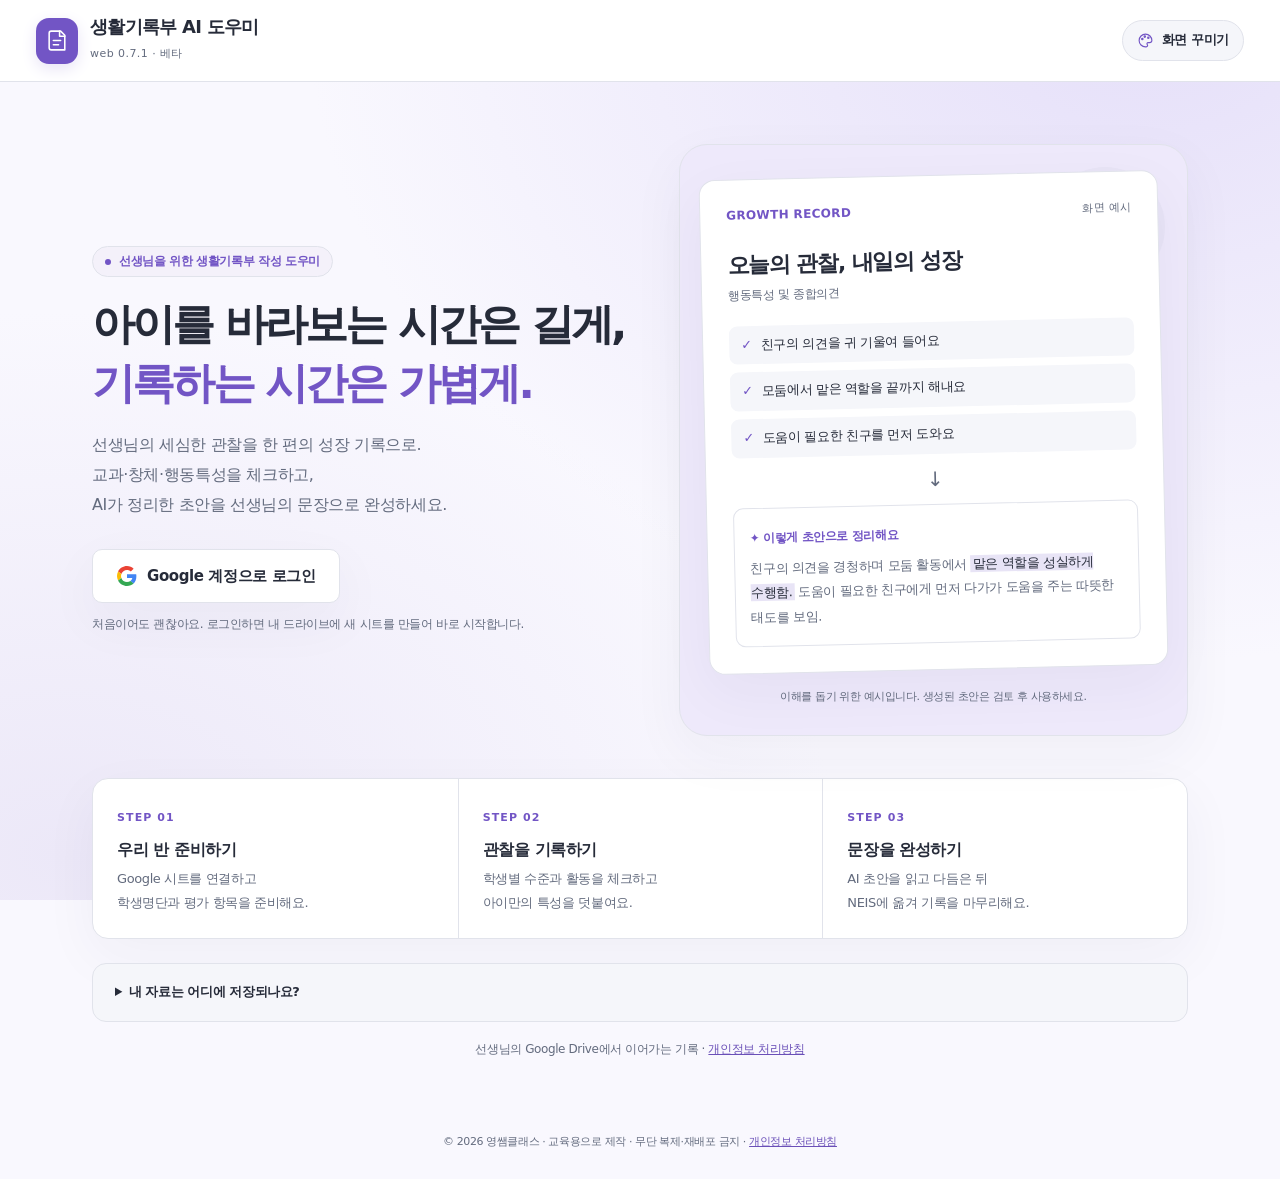
==== commit 128ece9b: "Fix final-text validation and teacher review flow in web 0.7.1 Recompute level warnings from final t" ====
--- a/index.html
+++ b/index.html
@@ -400,13 +400,9 @@
 
   <!-- 설정 -->
   <section id="v-settings" hidden>
-    <div class="card appearance-settings-row">
-      <div><h2>나만의 작업 공간</h2><p class="muted" id="appearanceSummary">라벤더 스튜디오 · 라이트</p><p class="muted">색상과 배경, 화면 밝기를 내 취향에 맞게 바꿔 보세요.</p></div>
-      <button type="button" class="btn line" data-open-appearance aria-haspopup="dialog" aria-controls="appearanceDialog">화면 꾸미기</button>
-    </div>
     <div class="card">
       <h2>🔑 Gemini API 키</h2>
-      <p class="muted">키는 <b>이 브라우저에만</b> 저장되고 시트나 다른 곳으로 보내지 않습니다. 발급: <a href="https://aistudio.google.com/apikey" target="_blank" rel="noopener">aistudio.google.com/apikey</a> (무료)</p>
+      <p class="muted">키는 기본적으로 <b>이 브라우저에</b> 저장됩니다. 아래 ‘다른 기기에서도 이 키 쓰기’를 켜면 연결된 시트 파일의 숨은 속성에도 저장됩니다. 발급: <a href="https://aistudio.google.com/apikey" target="_blank" rel="noopener">aistudio.google.com/apikey</a> (무료)</p>
       <details class="keyguide" id="keyGuide">
         <summary>처음이신가요? 키 받는 방법 (3분)</summary>
         <ol>
@@ -431,6 +427,7 @@
         <button id="btnKeyTest" class="btn line sm" type="button">연결 테스트</button>
       </div>
       <div id="keyResult" class="msg" hidden></div>
+      <p class="row"><button id="btnKeySave" class="btn" type="button">키·설정 저장</button><span class="muted">연결 테스트는 저장하지 않습니다. 키와 아래 설정을 함께 저장하세요.</span></p>
       <p style="margin:14px 0 0"><label><input type="checkbox" id="fKeySync"> <b>다른 기기에서도 이 키 쓰기</b> — 내 구글 계정(연결된 시트 파일의 숨은 속성)에 키를 함께 저장</label></p>
       <p class="muted" style="margin:4px 0 0">켜면 다른 컴퓨터·태블릿에서 로그인했을 때 키를 다시 넣지 않아도 됩니다. 시트 내용에는 보이지 않지만, 이 시트 파일을 다른 사람과 <b>공유</b>하면 그 사람이 이 앱에서 내 키를 쓰게 될 수 있으니 공유할 시트라면 끄세요.</p>
     </div>
@@ -478,6 +475,10 @@
       </p>
     </div>
 
+    <div class="card appearance-settings-row">
+      <div><h2>나만의 작업 공간</h2><p class="muted" id="appearanceSummary">라벤더 스튜디오 · 라이트</p><p class="muted">색상과 배경, 화면 밝기를 내 취향에 맞게 바꿔 보세요.</p></div>
+      <button type="button" class="btn line" data-open-appearance aria-haspopup="dialog" aria-controls="appearanceDialog">화면 꾸미기</button>
+    </div>
     <div class="card">
       <h2>💾 백업</h2>
       <p class="muted">스프레드시트 파일 전체를 내 드라이브에 사본으로 저장합니다. 되돌리려면 아래 [다른 시트로 바꾸기]에서 그 사본을 고르면 됩니다.</p>
@@ -571,7 +572,7 @@
 
   <!-- NEIS 입력 스테이션 -->
   <section id="v-neis" hidden>
-    <div class="card stickybar" id="neisBar"></div>
+    <div class="card" id="neisBar"></div>
     <p class="draftnote">⚠ AI가 만든 문장은 <b>초안</b>입니다. 체크한 내용에 없는 활동·사실이 섞일 수 있으니, 실제와 맞는지 확인하고 고친 뒤 사용하세요.</p>
     <div class="card" id="neisBody"></div>
   </section>
@@ -598,6 +599,7 @@
     </div>
     <p class="draftnote">⚠ AI가 만든 문장은 <b>초안</b>입니다. 체크한 내용에 없는 활동·사실이 섞일 수 있으니, 실제와 맞는지 확인하고 고친 뒤 사용하세요.</p>
     <div class="card" id="resBody"></div>
+    <p class="row"><button id="btnReviewedToNeis" class="btn" type="button">검토 후 NEIS 입력으로</button><span class="muted">수정한 문장을 저장한 뒤 이동하세요. 나이스 최종 저장은 나이스에서 직접 합니다.</span></p>
   </section>
 </main>
 
@@ -636,7 +638,7 @@
 
 /* ───────── 1. 앱 설정 ───────── */
 const CONFIG = {
-  VERSION: 'web 0.7 · 베타',
+  VERSION: 'web 0.7.1 · 베타',
   CLIENT_ID: '522445423766-m3cop5vh489598e0hkefumd0r202tncp.apps.googleusercontent.com',
   PICKER_KEY: 'AIzaSyDuMaSWfi7yfybCUJnUvghOcirBA5JzXoE',
   APP_ID: '522445423766',                                   // Cloud 프로젝트 번호 (Picker가 고른 파일에 drive.file 권한을 붙이는 데 필요)
@@ -3451,7 +3453,7 @@
   return res.success ? _cleanOutput(res.text) : null;
 }
 // 1차 생성 → 후처리 → 문체 검사(문제 있으면 1회 교정) → 분량이 범위를 벗어나면 1회 길이 조정
-async function generateWithLengthControl(prompt, minByte, maxByte, targetChars) {
+async function generateWithLengthControl(prompt, minByte, maxByte, targetChars, guard) {
   const first = await geminiRetry(prompt);
   if (!first.success) return first;
   let cleaned = _cleanOutput(first.text);
@@ -3462,22 +3464,33 @@
     if (fixed) cleaned = fixed;
     if (_detectStyleIssues(cleaned).indexOf('성취수준 언급') !== -1) cleaned = _stripLevelMentions(cleaned);
   }
+  // [웹앱 추가] 체크한 수준이 모두 하(또는 중 이하)인데 높게 읽히는 표현이 있으면 1회 교정, 남으면 결과에 표시
+  let levelWords = findLevelWords(cleaned, guard);
+  if (levelWords.length) {
+    GEN.msg2 = '수준에 맞게 다듬는 중 (' + levelWords.join(', ') + ')'; paintRun();
+    const fixed = await requestLevelFix(cleaned, levelWords, guard);
+    if (fixed && !_detectStyleIssues(fixed).length && findLevelWords(fixed, guard).length < levelWords.length) cleaned = fixed;
+    levelWords = findLevelWords(cleaned, guard);
+  }
+  const done = (text, adjusted) => ({ success: true, text, adjusted, levelWords: findLevelWords(text, guard) });
   const size = _getByteSize(cleaned);
-  if (size >= minByte && size <= maxByte) return { success: true, text: cleaned, adjusted: false };
+  if (size >= minByte && size <= maxByte) return done(cleaned, false);
+  if (size < minByte && guard && guard.key === 'low' && size >= minByte * 0.7) return done(cleaned, false);   // 기초 수준은 억지로 늘리면 부풀려지므로 조금 짧아도 그대로 둠
   const direction = size > maxByte ? '줄여서' : '늘려서';
   const adjustPrompt =
     `아래 글의 내용·문체·명사형 종결(~함, ~음)은 그대로 유지하면서, 전체 분량을 ${direction} 공백 포함 ${targetChars}자 내외로 조정하세요.\n` +
     `- 핵심 내용과 학생의 특징은 반드시 보존\n` +
-    `- ${size > maxByte ? '덜 중요한 수식·반복 표현을 압축' : '활동 과정·태도 묘사를 조금 더 구체화'}\n` +
+    `- ${size > maxByte ? '덜 중요한 수식·반복 표현을 압축' : guard ? '적힌 활동의 과정을 차분히 풀어 쓰되, 능력이나 완성도를 높이는 표현(구체적·다양한·성실히·꼼꼼 등)과 적히지 않은 활동은 덧붙이지 말 것' : '활동 과정·태도 묘사를 조금 더 구체화'}\n` +
     `- 조정된 전체 글만 출력 (설명·따옴표 금지)\n\n` +
     `[원문]\n${cleaned}`;
   GEN.msg2 = '분량 조정 중 (' + direction + ')'; paintRun();
   const second = await geminiRetry(adjustPrompt, 5, 0.3);
   if (second.success) {
     const cleaned2 = _cleanOutput(second.text), size2 = _getByteSize(cleaned2), target = (minByte + maxByte) / 2;
-    if (Math.abs(size2 - target) < Math.abs(size - target)) return { success: true, text: cleaned2, adjusted: true };
+    // 분량을 맞추면서 문체가 다시 무너지거나 수준 표현이 늘어난 결과는 채택하지 않음.
+    if (Math.abs(size2 - target) < Math.abs(size - target) && !_detectStyleIssues(cleaned2).length && (!guard || findLevelWords(cleaned2, guard).length <= levelWords.length)) return done(cleaned2, true);
   }
-  return { success: true, text: cleaned, adjusted: false };
+  return done(cleaned, false);
 }
 
 /* ── 무엇을 생성할지: 체크 시트 → 작업 목록 (v9 _run*Generation의 수집·정렬 규칙) ── */
@@ -3517,6 +3530,35 @@
   const li = LEVELS.indexOf(it.level), idx = items.indexOf(it); if (li <= 0 || idx < li) return [];
   return items.slice(idx - li, idx).filter((x, k) => x.subject === it.subject && x.level === LEVELS[k] && x.text && x.text !== it.text).map(x => x.text);
 }
+// [웹앱 추가] 도달 정도보다 높게 읽히는 표현 — 기초(하)만 체크된 글에서는 low 목록, 중 이하만 체크된 글에서는 mid 목록을 검사
+const LEVEL_WORDS = {
+  low: ['탁월', '뛰어남', '우수', '돋보임', '매우', '깊이', '다각도', '주도적', '효과적', '구체적', '근본적', '다양한', '성실히', '성실하게', '꼼꼼', '알기 쉬운', '체계적', '논리적', '명확', '정확', '풍부', '능숙', '적극적', '창의적', '폭넓', '충실', '완성도', '설득력'],
+  mid: ['탁월', '뛰어남', '우수', '돋보임', '매우', '깊이', '다각도', '능숙', '폭넓', '풍부']
+};
+// 글에서 수준보다 높은 표현 찾기 (교과 · 체크한 수준이 모두 하 → low, 모두 중 이하 → mid, 상이 섞이면 검사 안 함)
+function levelGuardOf(job) {
+  if (!job || job.kind !== 'subject' || !job.items.length) return null;
+  const lv = job.items.map(it => LEVELS.indexOf(it.level));
+  if (lv.some(x => x < 0 || x === 0)) return null;
+  const key = lv.every(x => x === 2) ? 'low' : 'mid';
+  return { key, words: LEVEL_WORDS[key], criteria: job.items.map(it => it.criteria) };
+}
+const findLevelWords = (text, guard) => guard ? guard.words.filter(w => text.indexOf(w) !== -1) : [];
+async function requestLevelFix(text, found, guard) {
+  const prompt =
+    '아래 글은 이 학생이 실제로 도달한 모습보다 높게 읽히는 표현이 있습니다. 아래 성취 서술문의 범위 안에서만 서술하도록 고쳐 다시 쓰세요.\n' +
+    '[이 학생이 도달한 성취 서술문]\n' + guard.criteria.map(c => '- ' + c).join('\n') + '\n\n' +
+    '[높게 읽히는 표현] ' + found.join(', ') + '\n\n' +
+    '[교정 규칙]\n' +
+    '- 위 표현은 빼거나, 서술문에 적힌 수준의 담백한 표현으로 바꿀 것 (예: "구체적으로 담아" → "담아", "다양한 자료를 찾아" → "자료를 찾아", "성실히 완성함" → "씀")\n' +
+    (guard.key === 'low' ? '- 서술문의 "간단한·일부·도움을 받아" 같은 범위 한정은 결과에도 남길 것. 서술문에 없는 능력을 덧붙이지 말 것\n' : '') +
+    '- 참여·노력하는 과정과 성장 가능성 중심으로 쓰되, 분량이 줄어도 괜찮음\n' +
+    '- 문체(관찰자 시점·명사형 종결)는 그대로. 등급·수준을 뜻하는 말은 쓰지 말 것\n' +
+    '- 교정된 전체 글만 출력 (설명·따옴표 금지)\n\n' +
+    '[원문]\n' + text;
+  const res = await geminiRetry(prompt, 3, 0.2);
+  return res.success ? _cleanOutput(res.text) : null;
+}
 // [웹앱 추가] 수준별 서술 강도 안내. v9는 체크한 수준의 문장만 보내서, 문장에 "일부·도움을 받아" 같은 말이 없으면 낮은 수준도 높은 수준처럼 쓰였음.
 // 등급 이름(상/중/하)은 보내지 않고 "가장 높은/중간/기초 도달 모습"으로만 알리고, 더 높은 수준의 문장을 "아직 도달하지 않은 모습"으로 함께 보냄.
 function applyLevelGuard(prompt, job) {
@@ -3525,14 +3567,14 @@
   if (prompt.indexOf(mark) === -1) throw new Error('프롬프트에서 성취 서술문 반영 방법 지시를 찾지 못했습니다.');
   const lines = job.items.map(it => { const li = LEVELS.indexOf(it.level);
     const how = li === 0 ? '가장 높은 도달 모습임. 문장에 담긴 정확성·주도성·근거 제시 같은 강점을 살려 능숙하게 해내는 모습으로 서술.'
-      : li === 1 ? '중간 도달 모습임. 문장에 적힌 만큼을 무리 없이 해내는 모습으로 담백하게 서술. "탁월·뛰어남·우수·매우·깊이·다각도" 같은 강조 표현은 쓰지 말 것.'
-      : '기초 도달 모습임. 문장에 적힌 행동까지만 서술하고, 참여·노력하는 과정과 앞으로의 성장 가능성 중심으로 쓸 것. "탁월·뛰어남·우수·돋보임·매우·깊이·다각도·주도적·효과적·구체적·근본적" 같은 강조 표현과 능숙함을 뜻하는 표현은 쓰지 말 것.';
+      : li === 1 ? '중간 도달 모습임. 문장에 적힌 만큼을 무리 없이 해내는 모습으로 담백하게 서술. "' + LEVEL_WORDS.mid.join('·') + '" 같은 강조 표현은 쓰지 말 것.'
+      : '기초 도달 모습임. 문장에 적힌 행동까지만 서술하고, 참여·노력하는 과정과 앞으로의 성장 가능성 중심으로 쓸 것. 서술문의 "간단한·일부·도움을 받아" 같은 범위 한정은 결과에도 그대로 남길 것(간단한·짧은·기본적인 등으로). 서술문에 없는 능력(자료를 다양하게 찾음, 시각 자료로 엮음, 구체적으로 담음, 성실히 완성함 등)을 덧붙이지 말 것. "' + LEVEL_WORDS.low.join('·') + '" 같은 강조 표현과 능숙함을 뜻하는 표현은 쓰지 말 것.';
     return `- "${it.criteria}"\n  → ${how}` + ((it.above || []).length ? '\n  → 아직 도달하지 않은 더 높은 모습(참고용, 이 내용이나 이 문장에만 있는 표현을 가져다 쓰지 말 것): ' + it.above.map(t => `"${t}"`).join(' / ') : ''); });
   const block = '[도달 정도 구분 — 가장 중요]\n같은 평가라도 도달 정도가 다른 학생의 글은 읽었을 때 분명히 구별되어야 함. 아래 구분을 반드시 지킬 것.\n' + lines.join('\n') +
     '\n- 성취 서술문에 없는 구체적인 소재·사건(조사 주제, 설문, 발표, 게시, 대회 등)을 지어내지 말 것. 분량이 모자라면 서술문에 적힌 활동의 과정과 태도를 풀어서 채울 것.\n\n';
   return prompt.replace(mark, block + mark);
 }
-function buildPrompt(job, basePrompt) { const b = buildPromptV9(job, basePrompt); b.prompt = applyClosing(applyLevelGuard(b.prompt, job), job.kind); return b; }
+function buildPrompt(job, basePrompt) { const b = buildPromptV9(job, basePrompt); b.prompt = applyClosing(applyLevelGuard(b.prompt, job), job.kind); b.guard = levelGuardOf(job); return b; }
 function buildPromptV9(job, basePrompt) {
   const schoolLevel = _getSchoolLevel(), trait = job.trait, kind = job.kind, lenSpec = _getLengthSpec(null, kind);
   if (kind === 'subject') {
@@ -3642,10 +3684,10 @@
       if (Auth.exp - Date.now() < 3 * 60000) { GEN.msg = '로그인을 갱신하고 이어서 생성합니다…'; paintRun(); await Saver.drain(); Auth.begin(true); return; }
       const job = todo[i]; GEN.pos = i + 1; GEN.msg = `${job.name}${job.group ? ' · ' + job.group : ''} 생성 중…`; GEN.msg2 = ''; paintRun();
       const bp = buildPrompt(job, State.basePrompt);
-      const out = await generateWithLengthControl(bp.prompt, bp.lenSpec.minByte, bp.lenSpec.maxByte, bp.lenSpec.targetChars);
+      const out = await generateWithLengthControl(bp.prompt, bp.lenSpec.minByte, bp.lenSpec.maxByte, bp.lenSpec.targetChars, bp.guard);
       if (!out.success && GEN.stop) break;                       // 중지로 끊긴 것은 오류로 기록하지 않음
       await sendBatch([{ appendCells: { sheetId: resId, rows: [{ values: resultRow(job, out) }], fields: 'userEnteredValue,userEnteredFormat,dataValidation' } }]);
-      GEN.log.unshift({ name: job.name, group: job.group, ok: out.success, text: out.success ? out.text : out.error, byte: out.success ? _getByteSize(out.text) : 0, adjusted: out.adjusted });
+      GEN.log.unshift({ name: job.name, group: job.group, ok: out.success, text: out.success ? out.text : out.error, byte: out.success ? _getByteSize(out.text) : 0, adjusted: out.adjusted, levelWords: out.levelWords || [] });
       GEN.msg2 = ''; paintRun();
       if (i < todo.length - 1 && !GEN.stop) await GEN.wait(interval);
     }
@@ -3729,7 +3771,7 @@
     const spec = GEN.kindRun ? _getLengthSpec(null, GEN.kindRun) : null;
     GEN.log.forEach(x => {
       const tone = !x.ok ? 'bad' : x.byte > _getNeisByteLimit(null, GEN.kindRun) ? 'bad' : x.byte > spec.maxByte ? 'long' : x.byte >= spec.minByte ? 'good' : 'short';
-      list.append(el('details', { class: 'gres' }, [el('summary', null, [el('b', { text: x.name }), x.group ? ' · ' + x.group : '', el('span', { class: 'bchip ' + tone, text: x.ok ? x.byte + ' byte' : '오류' }), x.adjusted ? el('span', { class: 'muted', text: ' 분량 조정됨' }) : null]),
+      list.append(el('details', { class: 'gres' }, [el('summary', null, [el('b', { text: x.name }), x.group ? ' · ' + x.group : '', el('span', { class: 'bchip ' + tone, text: x.ok ? x.byte + ' byte' : '오류' }), x.adjusted ? el('span', { class: 'muted', text: ' 분량 조정됨' }) : null, x.levelWords && x.levelWords.length ? el('span', { class: 'bchip short', text: '수준 확인: ' + x.levelWords.join('·'), title: '체크한 수준보다 높게 읽힐 수 있는 표현입니다. 결과 화면에서 고쳐 주세요.' }) : null]),
         el('p', { text: x.text })]));
     });
   }
@@ -3766,6 +3808,8 @@
   if (!job) notes.push('체크가 지워짐');
   else if (kind !== 'subject' && jobInfo(job).trim() !== r.info.trim()) notes.push('생성 후 체크가 바뀜');
   _detectStyleIssues(r.text).forEach(x => notes.push(x));
+  const levelWords = findLevelWords(r.text, levelGuardOf(job));
+  if (levelWords.length) notes.push('수준 확인: ' + levelWords.join('·'));
   const tone = byteTone(kind, _getByteSize(r.text)); if (TONE_LABEL[tone]) notes.push(TONE_LABEL[tone]);
   return notes;
 }
@@ -3795,8 +3839,9 @@
 async function regenOne(kind, r, job) {
   GEN.stop = false; GEN.kindRun = kind;
   const bp = buildPrompt(job, State.basePrompt);
-  const out = await generateWithLengthControl(bp.prompt, bp.lenSpec.minByte, bp.lenSpec.maxByte, bp.lenSpec.targetChars);
+  const out = await generateWithLengthControl(bp.prompt, bp.lenSpec.minByte, bp.lenSpec.maxByte, bp.lenSpec.targetChars, bp.guard);
   if (!out.success) throw new Error(out.error);
+  if (out.levelWords && out.levelWords.length) toast('체크한 수준보다 높게 읽힐 수 있는 표현이 남았습니다: ' + out.levelWords.join(', ') + ' — 확인해 주세요.', 8000);
   await verifyRow(kind, r);
   await sendBatch([{ updateCells: { start: { sheetId: State.sheet.map[CHK[kind].result].sheetId, rowIndex: r.row - 1, columnIndex: 0 },
     rows: [{ values: resultRow(job, out) }], fields: 'userEnteredValue,userEnteredFormat,dataValidation' } }]);
@@ -3948,7 +3993,7 @@
     el('button', { type: 'button', class: NV.mode === 'student' ? 'on' : '', text: '👤 학생별', onclick: () => { NV.mode = 'student'; renderNeis(); } }),
     el('button', { type: 'button', class: NV.mode === 'cat' ? 'on' : '', onclick: () => { NV.mode = 'cat'; renderNeis(); } }, ['📚 과목·영역별 ', el('small', { text: 'NEIS 입력 화면 순서' })])]));
   if (!items.length) { body.append(notice('아직 완료된 결과가 없습니다.', '✨ 생성 화면으로', () => show('gen'))); return; }
-  bar.append(makeNeisTransferPanel(items, cats));
+  if (typeof makeNeisTransferPanel === 'function') bar.append(makeNeisTransferPanel(items, cats));   // NEIS 전송 패널 (neis-transfer.js, 영쌤 추가)
   const names = d.list.map(s => s.name).filter(nm => items.some(x => x.name === nm)).concat(uniq(items.map(x => x.name)).filter(nm => !d.list.some(s => s.name === nm)));
   let shown;
   if (NV.mode === 'student') {
@@ -4186,7 +4231,7 @@
   let nDone = 0; if (d && R) KINDS.forEach(k => { const dk = doneKeys(k); nDone += jobs[k].filter(j => dk.has(resKey(k, j))).length; });
   steps.push({ t: 'AI 생성', v: 'gen', ok: d && R ? nJobs > 0 && nDone >= nJobs : null, s: d && R ? (nJobs ? `${nDone} / ${nJobs}건 완료` + (nDone < nJobs ? ` · ${nJobs - nDone}건 남음` : '') : '체크를 마치면 만들 수 있습니다') : wait });
   let nItems = 0, nCopied = 0; if (R) { try { const m = neisMarks(), it = neisItems(); nItems = it.length; nCopied = it.filter(x => m[x.key] === strHash(x.text)).length; } catch (e) { /* 표시 없음 */ } }
-  steps.push({ t: '결과 확인 → NEIS 입력', v: nItems && nCopied < nItems && nDone >= nJobs ? 'neis' : 'result', ok: R ? nItems > 0 && nCopied >= nItems : null,
+  steps.push({ t: '결과 확인 → NEIS 입력', v: 'result', ok: R ? nItems > 0 && nCopied >= nItems : null,
     s: R ? (nItems ? `완성된 문장 ${nItems}건 · NEIS에 복사함 ${nCopied}건` : '생성된 문장을 읽고 고친 뒤 NEIS에 옮깁니다') : wait });
   const next = steps.findIndex(x => x.ok === false);
   steps.forEach((x, i) => box.append(el('button', { type: 'button', class: 'step' + (x.ok ? ' done' : i === next ? ' now' : ''), onclick: () => show(x.v) },
@@ -4619,7 +4664,7 @@
   const key = $('fKey').value.trim();
   const next = { classInfo: $('fClass').value.trim(), level: $('fLevel').value, model: resolveModel(model), tier: getRadio('tier') || '무료', length: getRadio('len') || '보통',
     closing: { subject: $('fCloseSubject').checked, activity: $('fCloseActivity').checked, behavior: $('fCloseBehavior').checked } };
-  $('btnSave').disabled = true;
+  $('btnSave').disabled = $('btnKeySave').disabled = true;
   try {
     busy('저장하는 중…');
     await saveSettingsToSheet(next);
@@ -4630,7 +4675,7 @@
     busy(''); renderSettings();
     toast(next.model !== model ? `저장했습니다. (${model} → ${next.model} 자동 교체)` : '설정을 저장했습니다.');
   } catch (e) { busy(''); if (e.status !== 401) toast('저장 실패 — ' + e.message, 6000); }
-  finally { $('btnSave').disabled = false; }
+  finally { $('btnSave').disabled = $('btnKeySave').disabled = false; }
 }
 async function onKeyTest() {
   const key = $('fKey').value.trim();
@@ -4717,6 +4762,11 @@
   $('btnCreate').onclick = onCreate;
   $('btnReload').onclick = onReload;
   $('btnSave').onclick = onSave;
+  $('btnKeySave').onclick = onSave;
+  $('btnReviewedToNeis').onclick = () => {
+    if (Object.keys(RV.draft).length) { toast('저장하지 않은 문장이 있습니다. 각 문장의 [저장]을 누른 뒤 이동해 주세요.', 6000); return; }
+    show('neis');
+  };
   $('btnKeyTest').onclick = onKeyTest;
   $('btnDisconnect').onclick = onDisconnect;
   $('btnKeyShow').onclick = () => {
@@ -4765,6 +4815,6 @@
 
 if (typeof document !== 'undefined') document.addEventListener('DOMContentLoaded', boot);
 </script>
-<script src="neis-transfer.js?v=1"></script>
+<script src="neis-transfer.js?v=20261015-1"></script>
 </body>
 </html>
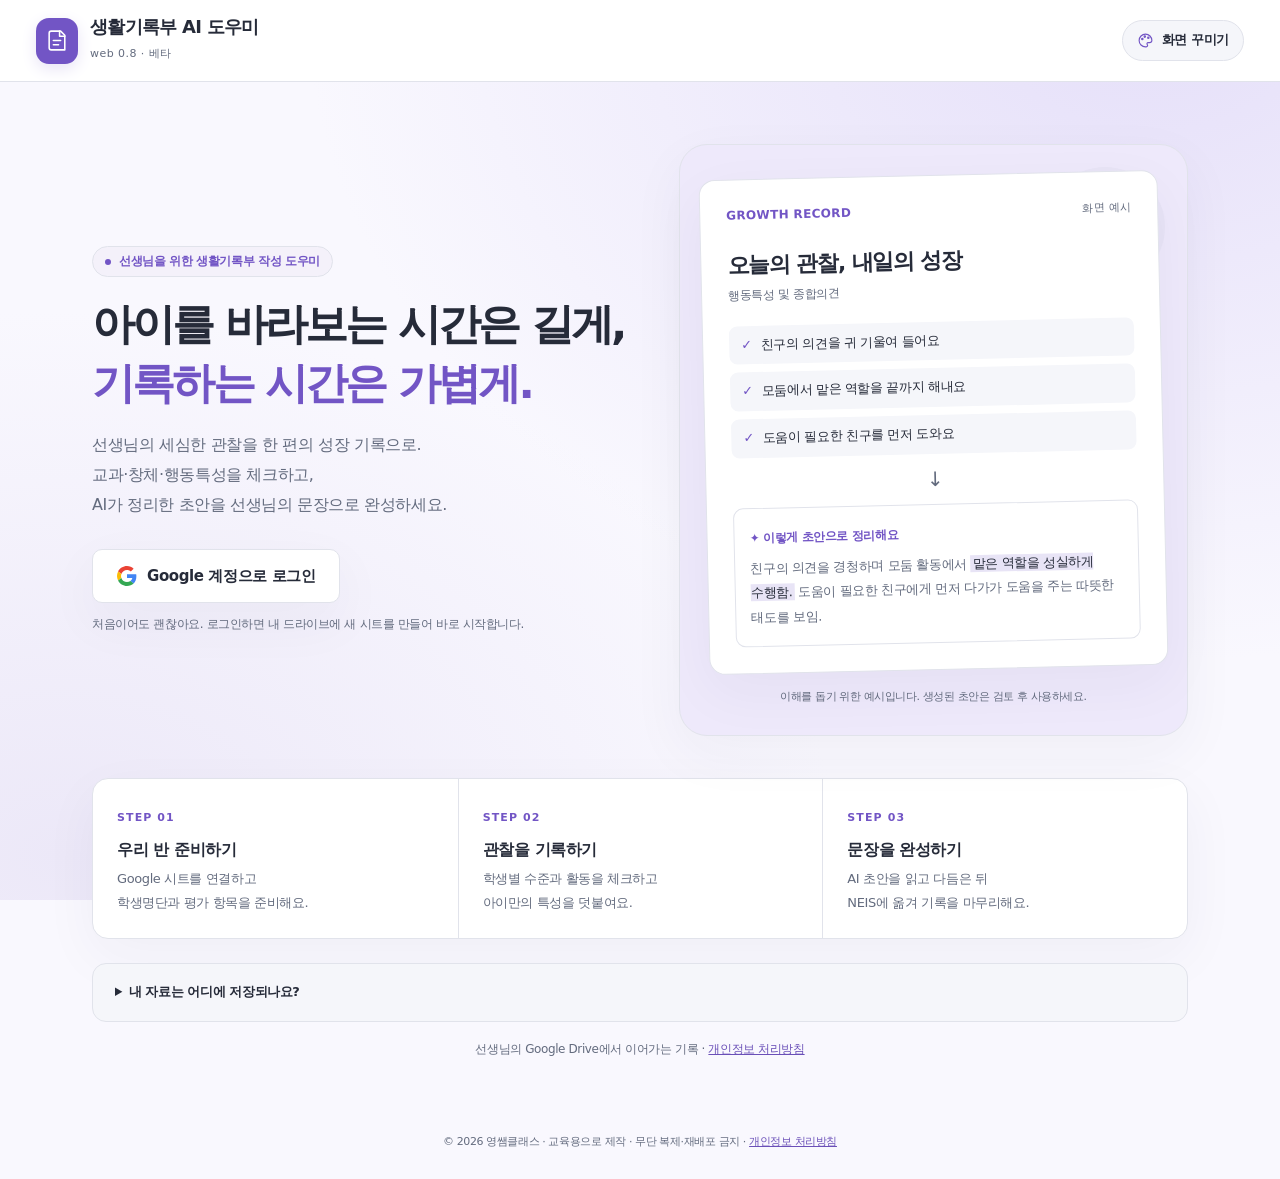
==== commit 9982c9f3: "Add resumable real Gemini quality test with 12 fictional cases (web 0.8) Reuse production prompts an" ====
--- a/index.html
+++ b/index.html
@@ -287,6 +287,7 @@
   <button type="button" data-view="result"><span class="nav-icon" aria-hidden="true">05</span>결과 검토</button>
   <button type="button" data-view="neis"><span class="nav-icon" aria-hidden="true">06</span>NEIS 입력</button>
   <button type="button" data-view="settings"><span class="nav-icon" aria-hidden="true">⚙</span>설정</button>
+  <button type="button" data-view="quality"><span class="nav-icon" aria-hidden="true">✦</span>AI 품질 테스트</button>
   <div class="nav-foot">작은 관찰이 모여<br>아이의 성장이 됩니다.<br><b>영쌤클래스</b></div>
 </nav>
 
@@ -347,6 +348,8 @@
     <p class="welcome-privacy">선생님의 Google Drive에서 이어가는 기록 · <a href="privacy.html">개인정보 처리방침</a></p>
   </section>
 
+  <section id="v-quality" hidden></section>
+
   <!-- 시트 연결 -->
   <section id="v-connect" hidden>
     <div class="card">
@@ -475,6 +478,7 @@
       </p>
     </div>
 
+    <div class="card"><h2>실제 AI 결과 품질 테스트</h2><p class="muted">가상 사례 12개로 실제 Gemini 생성 결과를 확인합니다. 학급 시트에는 기록하지 않으며, API 사용량이 발생합니다.</p><button id="btnQualityTest" class="btn line" type="button">AI 품질 테스트 열기</button></div>
     <div class="card appearance-settings-row">
       <div><h2>나만의 작업 공간</h2><p class="muted" id="appearanceSummary">라벤더 스튜디오 · 라이트</p><p class="muted">색상과 배경, 화면 밝기를 내 취향에 맞게 바꿔 보세요.</p></div>
       <button type="button" class="btn line" data-open-appearance aria-haspopup="dialog" aria-controls="appearanceDialog">화면 꾸미기</button>
@@ -638,7 +642,7 @@
 
 /* ───────── 1. 앱 설정 ───────── */
 const CONFIG = {
-  VERSION: 'web 0.7.1 · 베타',
+  VERSION: 'web 0.8 · 베타',
   CLIENT_ID: '522445423766-m3cop5vh489598e0hkefumd0r202tncp.apps.googleusercontent.com',
   PICKER_KEY: 'AIzaSyDuMaSWfi7yfybCUJnUvghOcirBA5JzXoE',
   APP_ID: '522445423766',                                   // Cloud 프로젝트 번호 (Picker가 고른 파일에 drive.file 권한을 붙이는 데 필요)
@@ -3067,8 +3071,8 @@
 const DONE = '✅ 완료', FAIL = '❌ 오류';
 
 // ══ v9 원문 (함수) ══
-function _getLengthSpec(ss, area) {
-  const level = _getLengthLevel(ss);
+function _getLengthSpec(ss, area, lengthOverride) {
+  const level = lengthOverride || _getLengthLevel(ss);
   // [간략, 보통, 상세] 별 (최소자, 최대자, 절대상한자, 허용최소byte, 허용최대byte, 목표자)
   const table = {
     subject: {
@@ -3392,13 +3396,13 @@
   GEN.usage.count++;
   if (State.sheet) { Saver.put(a1('SETTINGS', 'C21'), t); Saver.put(a1('SETTINGS', 'C22'), GEN.usage.count); }
 }
-async function geminiOnce(prompt, tempOverride) {
-  const apiKey = LS.get('geminiKey') || '', model = _getGeminiModel();
+async function geminiOnce(prompt, tempOverride, options = {}) {
+  const apiKey = options.apiKey ?? (LS.get('geminiKey') || ''), model = options.model || _getGeminiModel();
   const url = `https://generativelanguage.googleapis.com/v1beta/models/${encodeURIComponent(model)}:generateContent?key=${encodeURIComponent(apiKey)}`;
   try {
     let code = 0, body = {}, raw = '';
     for (let level = 0; level <= 2; level++) {
-      const res = await fetch(url, { method: 'POST', headers: { 'Content-Type': 'application/json' },
+      const res = await fetch(url, { method: 'POST', signal: options.signal, headers: { 'Content-Type': 'application/json' },
         body: JSON.stringify({ contents: [{ parts: [{ text: prompt }] }], generationConfig: buildGenerationConfig(model, level, typeof tempOverride === 'number' ? tempOverride : 0.8, 8192) }) });
       code = res.status; body = await res.json().catch(() => ({}));
       raw = (body.error && body.error.message) || '';
@@ -3418,7 +3422,7 @@
     if (cand.finishReason === 'SAFETY') return { success: false, error: 'AI 안전 정책으로 응답이 차단됨 — 입력 문구를 조금 바꿔서 다시 시도해주세요.' };
     if (!cand.content || !cand.content.parts || cand.content.parts.length === 0 || !cand.content.parts[0].text)
       return { success: false, error: `AI가 빈 응답을 반환함 (종료 사유: ${cand.finishReason || '알 수 없음'}) — 다시 시도해주세요.` };
-    countUsage();
+    if (!options.noUsageWrite) countUsage();
     let text = cand.content.parts[0].text.trim();
     if (cand.finishReason === 'MAX_TOKENS') text += '\n(⚠️ 응답이 최대 길이에서 잘렸을 수 있음 — 필요 시 재생성하세요)';
     return { success: true, text };
@@ -3438,7 +3442,7 @@
   }
   return { success: false, error: '여러 번 재시도했지만 API 한도로 실패 — 잠시 후 다시 실행하면 이어서 생성됩니다.' };
 }
-async function requestStyleFix(text, issues) {
+async function requestStyleFix(text, issues, retry = geminiRetry) {
   const prompt =
     '아래 글의 내용·정보·분량은 그대로 유지하면서, 다음 문체 문제만 고쳐 다시 쓰세요.\n' +
     '[발견된 문제] ' + issues.join(', ') + '\n\n' +
@@ -3449,26 +3453,28 @@
     '- "학생은", "이 학생은" 같은 주어는 삭제\n' +
     '- 교정된 전체 글만 출력 (설명·따옴표 금지)\n\n' +
     '[원문]\n' + text;
-  const res = await geminiRetry(prompt, 3, 0.2);
+  const res = await retry(prompt, 3, 0.2);
   return res.success ? _cleanOutput(res.text) : null;
 }
 // 1차 생성 → 후처리 → 문체 검사(문제 있으면 1회 교정) → 분량이 범위를 벗어나면 1회 길이 조정
-async function generateWithLengthControl(prompt, minByte, maxByte, targetChars, guard) {
-  const first = await geminiRetry(prompt);
+async function generateWithLengthControl(prompt, minByte, maxByte, targetChars, guard, runtime = {}) {
+  const retry = runtime.retry || geminiRetry;
+  const report = runtime.report || (msg => { GEN.msg2 = msg; paintRun(); });
+  const first = await retry(prompt);
   if (!first.success) return first;
   let cleaned = _cleanOutput(first.text);
   const issues = _detectStyleIssues(cleaned);
   if (issues.length > 0) {
-    GEN.msg2 = '문체 교정 중 (' + issues.join(', ') + ')'; paintRun();
-    const fixed = await requestStyleFix(cleaned, issues);
+    report('문체 교정 중 (' + issues.join(', ') + ')');
+    const fixed = await requestStyleFix(cleaned, issues, retry);
     if (fixed) cleaned = fixed;
     if (_detectStyleIssues(cleaned).indexOf('성취수준 언급') !== -1) cleaned = _stripLevelMentions(cleaned);
   }
   // [웹앱 추가] 체크한 수준이 모두 하(또는 중 이하)인데 높게 읽히는 표현이 있으면 1회 교정, 남으면 결과에 표시
   let levelWords = findLevelWords(cleaned, guard);
   if (levelWords.length) {
-    GEN.msg2 = '수준에 맞게 다듬는 중 (' + levelWords.join(', ') + ')'; paintRun();
-    const fixed = await requestLevelFix(cleaned, levelWords, guard);
+    report('수준에 맞게 다듬는 중 (' + levelWords.join(', ') + ')');
+    const fixed = await requestLevelFix(cleaned, levelWords, guard, retry);
     if (fixed && !_detectStyleIssues(fixed).length && findLevelWords(fixed, guard).length < levelWords.length) cleaned = fixed;
     levelWords = findLevelWords(cleaned, guard);
   }
@@ -3483,8 +3489,8 @@
     `- ${size > maxByte ? '덜 중요한 수식·반복 표현을 압축' : guard ? '적힌 활동의 과정을 차분히 풀어 쓰되, 능력이나 완성도를 높이는 표현(구체적·다양한·성실히·꼼꼼 등)과 적히지 않은 활동은 덧붙이지 말 것' : '활동 과정·태도 묘사를 조금 더 구체화'}\n` +
     `- 조정된 전체 글만 출력 (설명·따옴표 금지)\n\n` +
     `[원문]\n${cleaned}`;
-  GEN.msg2 = '분량 조정 중 (' + direction + ')'; paintRun();
-  const second = await geminiRetry(adjustPrompt, 5, 0.3);
+  report('분량 조정 중 (' + direction + ')');
+  const second = await retry(adjustPrompt, 5, 0.3);
   if (second.success) {
     const cleaned2 = _cleanOutput(second.text), size2 = _getByteSize(cleaned2), target = (minByte + maxByte) / 2;
     // 분량을 맞추면서 문체가 다시 무너지거나 수준 표현이 늘어난 결과는 채택하지 않음.
@@ -3519,8 +3525,8 @@
   return { jobs, skippedVolunteer };
 }
 // 마무리(종합 평가) 문장을 끈 영역은 v9 프롬프트 끝의 "종합 평가 n문장을 추가" 지시를 "덧붙이지 말 것"으로 바꿈
-function applyClosing(prompt, kind) {
-  if (State.settings.closing[kind]) return prompt;                       // 켬 = v9 프롬프트 그대로
+function applyClosing(prompt, kind, closing = State.settings.closing) {
+  if (closing[kind]) return prompt;                       // 켬 = v9 프롬프트 그대로
   const re = /마지막에 (?:한 줄 띄우고|빈 줄 하나를 두고) 종합 평가[^,\n]*추가하되(?:\(글자 수에 포함\))?, 모든 문장은/;
   if (!re.test(prompt)) throw new Error('프롬프트에서 마무리 문장 지시를 찾지 못했습니다.');
   return prompt.replace(re, '종합 평가·기대·당부 같은 마무리 문장은 따로 덧붙이지 말고, 활동 모습 서술로 글을 끝내세요(맨 끝을 "~기대됨", "~바람"으로 맺지 말 것). 줄바꿈 없이 한 문단으로 쓰고, 모든 문장은');
@@ -3544,7 +3550,7 @@
   return { key, words: LEVEL_WORDS[key], criteria: job.items.map(it => it.criteria) };
 }
 const findLevelWords = (text, guard) => guard ? guard.words.filter(w => text.indexOf(w) !== -1) : [];
-async function requestLevelFix(text, found, guard) {
+async function requestLevelFix(text, found, guard, retry = geminiRetry) {
   const prompt =
     '아래 글은 이 학생이 실제로 도달한 모습보다 높게 읽히는 표현이 있습니다. 아래 성취 서술문의 범위 안에서만 서술하도록 고쳐 다시 쓰세요.\n' +
     '[이 학생이 도달한 성취 서술문]\n' + guard.criteria.map(c => '- ' + c).join('\n') + '\n\n' +
@@ -3556,7 +3562,7 @@
     '- 문체(관찰자 시점·명사형 종결)는 그대로. 등급·수준을 뜻하는 말은 쓰지 말 것\n' +
     '- 교정된 전체 글만 출력 (설명·따옴표 금지)\n\n' +
     '[원문]\n' + text;
-  const res = await geminiRetry(prompt, 3, 0.2);
+  const res = await retry(prompt, 3, 0.2);
   return res.success ? _cleanOutput(res.text) : null;
 }
 // [웹앱 추가] 수준별 서술 강도 안내. v9는 체크한 수준의 문장만 보내서, 문장에 "일부·도움을 받아" 같은 말이 없으면 낮은 수준도 높은 수준처럼 쓰였음.
@@ -3574,9 +3580,9 @@
     '\n- 성취 서술문에 없는 구체적인 소재·사건(조사 주제, 설문, 발표, 게시, 대회 등)을 지어내지 말 것. 분량이 모자라면 서술문에 적힌 활동의 과정과 태도를 풀어서 채울 것.\n\n';
   return prompt.replace(mark, block + mark);
 }
-function buildPrompt(job, basePrompt) { const b = buildPromptV9(job, basePrompt); b.prompt = applyClosing(applyLevelGuard(b.prompt, job), job.kind); b.guard = levelGuardOf(job); return b; }
-function buildPromptV9(job, basePrompt) {
-  const schoolLevel = _getSchoolLevel(), trait = job.trait, kind = job.kind, lenSpec = _getLengthSpec(null, kind);
+function buildPrompt(job, basePrompt, settings = State.settings) { const b = buildPromptV9(job, basePrompt, settings); b.prompt = applyClosing(applyLevelGuard(b.prompt, job), job.kind, settings.closing); b.guard = levelGuardOf(job); return b; }
+function buildPromptV9(job, basePrompt, settings = State.settings) {
+  const schoolLevel = settings.level, trait = job.trait, kind = job.kind, lenSpec = _getLengthSpec(null, kind, settings.length);
   if (kind === 'subject') {
     const subject = job.group, items = job.items;
     // 같은 체크 조합의 학생들이 같은 문장으로 시작하지 않도록 학생마다 순서를 섞어 전달 (수준 라벨은 AI에 보내지 않음)
@@ -4517,8 +4523,9 @@
 }
 
 /* ───────── 9. 화면 ───────── */
-const VIEWS = ['loading', 'login', 'connect', 'home', 'settings', 'roster', 'check', 'gen', 'result', 'neis', 'config'];
+const VIEWS = ['quality', 'loading', 'login', 'connect', 'home', 'settings', 'roster', 'check', 'gen', 'result', 'neis', 'config'];
 const VIEW_HEADINGS = {
+  quality: ['AI QUALITY TEST', '실제 AI 결과 품질 테스트', '가상 사례로 생성한 결과를 내려받아 생활기록부 활용 가능성을 검토하세요.'],
   connect: ['GET STARTED', '우리 반 기록 공간 만들기', '새 시트를 만들어 시작하세요. 예전 구글시트 버전을 쓰던 분은 그 시트를 이어서 쓸 수 있습니다.'],
   home: ['MY CLASSROOM', '우리 반 기록 대시보드', '준비부터 검토까지, 생활기록부 작성 과정을 한눈에 확인하세요.'],
   roster: ['STEP 01 · 준비', '학생명단', '우리 반 아이들과 각자의 고유한 특성을 담아 주세요.'],
@@ -4542,6 +4549,7 @@
 }
 
 async function show(view) {
+  if (typeof QualityTest !== 'undefined' && QualityTest.running && view !== 'quality') { toast('품질 테스트를 중지한 뒤 이동해 주세요.'); return; }
   if (GEN.running && view !== 'gen') { toast('생성 중에는 다른 화면으로 갈 수 없습니다. 먼저 [중지]를 눌러 주세요.'); return; }
   if ((RV.running || RV.busyKey) && view !== 'result') { toast('재생성 중에는 다른 화면으로 갈 수 없습니다.'); return; }
   if (State.view === 'result' && Object.keys(RV.draft).length) {
@@ -4562,7 +4570,7 @@
   }
   State.view = view;
   VIEWS.forEach(v => { $('v-' + v).hidden = v !== view; });
-  const inApp = ['home', 'settings', 'roster', 'check', 'gen', 'result', 'neis', 'config'].indexOf(view) !== -1;
+  const inApp = ['quality', 'home', 'settings', 'roster', 'check', 'gen', 'result', 'neis', 'config'].indexOf(view) !== -1;
   $('nav').hidden = !inApp;
   updateViewHeading(view, inApp);
   document.querySelectorAll('#nav button[data-view]').forEach(b => {
@@ -4571,6 +4579,7 @@
     if (active) b.setAttribute('aria-current', 'page'); else b.removeAttribute('aria-current');
   });
   $('userBox').hidden = !Auth.token;
+  if (view === 'quality') QualityTest.render();
   if (view === 'home') renderHome();
   if (view === 'settings') renderSettings();
   if (view === 'roster') { showMsg('rosterMsg', ''); renderRoster(); }
@@ -4763,6 +4772,7 @@
   $('btnReload').onclick = onReload;
   $('btnSave').onclick = onSave;
   $('btnKeySave').onclick = onSave;
+  $('btnQualityTest').onclick = () => show('quality');
   $('btnReviewedToNeis').onclick = () => {
     if (Object.keys(RV.draft).length) { toast('저장하지 않은 문장이 있습니다. 각 문장의 [저장]을 누른 뒤 이동해 주세요.', 6000); return; }
     show('neis');
@@ -4795,7 +4805,7 @@
   $('btnPrev').onclick = () => { if (Cur.stu > 0) gotoStudent(Cur.stu - 1); };
   $('btnNext').onclick = () => { if (Cur.stu < State.data.list.length - 1) gotoStudent(Cur.stu + 1); };
   $('saveState').onclick = () => { if (Saver.failed) { Saver.failed = false; Saver.flush(); } };
-  window.addEventListener('beforeunload', e => { if ((Saver.q.size || GEN.running || RV.running || RV.busyKey || Object.keys(RV.draft).length || CF.dirty) && !SS.get('state')) { e.preventDefault(); e.returnValue = ''; } });
+  window.addEventListener('beforeunload', e => { if (((typeof QualityTest !== 'undefined' && QualityTest.running) || Saver.q.size || GEN.running || RV.running || RV.busyKey || Object.keys(RV.draft).length || CF.dirty) && !SS.get('state')) { e.preventDefault(); e.returnValue = ''; } });
   window.addEventListener('online', () => { if (Saver.failed) { Saver.failed = false; Saver.flush(); } });
 
   const r = Auth.handleRedirect();
@@ -4816,5 +4826,6 @@
 if (typeof document !== 'undefined') document.addEventListener('DOMContentLoaded', boot);
 </script>
 <script src="neis-transfer.js?v=20261015-1"></script>
+<script src="quality-test.js?v=20261015-1"></script>
 </body>
 </html>
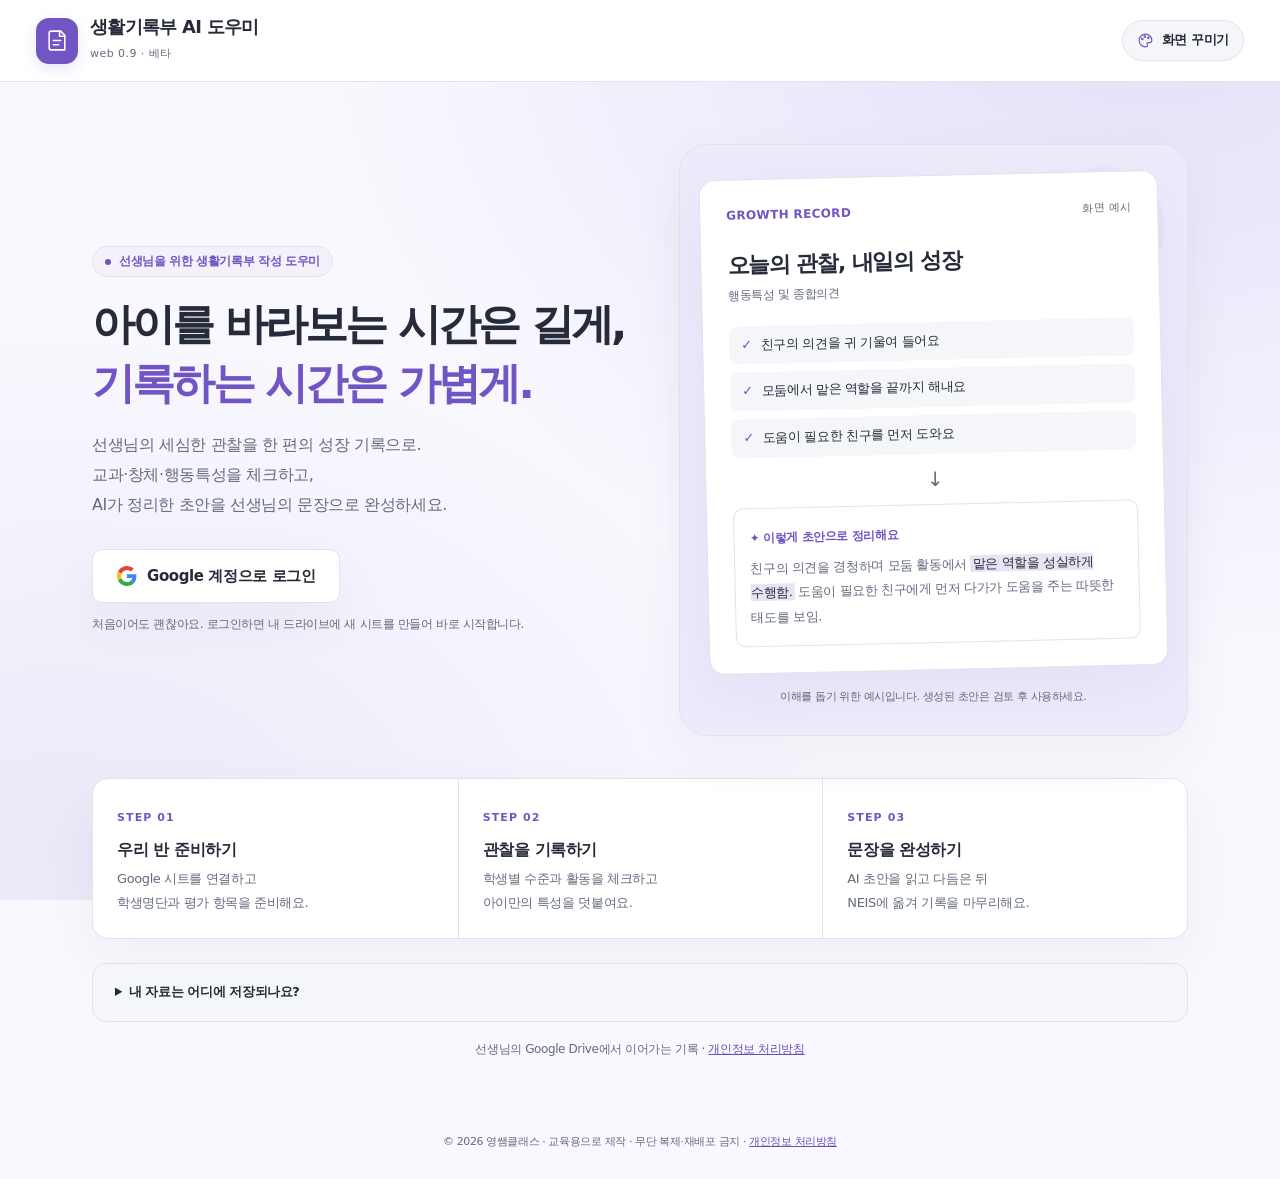
==== commit b9ea8e9b: "Prioritize observed evidence over length and expand quality comparison (web 0.9) Remove short-output" ====
--- a/index.html
+++ b/index.html
@@ -478,7 +478,7 @@
       </p>
     </div>
 
-    <div class="card"><h2>실제 AI 결과 품질 테스트</h2><p class="muted">가상 사례 12개로 실제 Gemini 생성 결과를 확인합니다. 학급 시트에는 기록하지 않으며, API 사용량이 발생합니다.</p><button id="btnQualityTest" class="btn line" type="button">AI 품질 테스트 열기</button></div>
+    <div class="card"><h2>실제 AI 결과 품질 테스트</h2><p class="muted">가상 사례 18개로 실제 Gemini 생성 결과를 확인합니다. 학급 시트에는 기록하지 않으며, API 사용량이 발생합니다.</p><button id="btnQualityTest" class="btn line" type="button">AI 품질 테스트 열기</button></div>
     <div class="card appearance-settings-row">
       <div><h2>나만의 작업 공간</h2><p class="muted" id="appearanceSummary">라벤더 스튜디오 · 라이트</p><p class="muted">색상과 배경, 화면 밝기를 내 취향에 맞게 바꿔 보세요.</p></div>
       <button type="button" class="btn line" data-open-appearance aria-haspopup="dialog" aria-controls="appearanceDialog">화면 꾸미기</button>
@@ -642,7 +642,7 @@
 
 /* ───────── 1. 앱 설정 ───────── */
 const CONFIG = {
-  VERSION: 'web 0.8 · 베타',
+  VERSION: 'web 0.9 · 베타',
   CLIENT_ID: '522445423766-m3cop5vh489598e0hkefumd0r202tncp.apps.googleusercontent.com',
   PICKER_KEY: 'AIzaSyDuMaSWfi7yfybCUJnUvghOcirBA5JzXoE',
   APP_ID: '522445423766',                                   // Cloud 프로젝트 번호 (Picker가 고른 파일에 drive.file 권한을 붙이는 데 필요)
@@ -760,7 +760,7 @@
   "간략  (교과 150~180자 · 창체/행특 300~350자)  ← NEIS 입력이 길게 느껴지면",
   "상세  (교과 280~320자 · 창체/행특 550~600자)"
  ],
- "basePrompt": "당신은 대한민국의 유능한 교사입니다. 수행평가자료 및 교사의견을 참고하여 생활기록부 작성 지침에 맞게 한글로 관찰자 시점에서 작성합니다. 실제 사람이 쓴 것처럼 짧은 문장과 긴 문장을 섞어 자연스러운 흐름으로 씁니다.\n\n[필수 규칙]\n- 관찰자 시점, 명사형 종결(~함, ~음, ~됨, ~임, ~보임), 관찰 시점 현재형 사용\n- 과거의 활동이라도 \"~하였음/~했음/~보였음\"이 아니라 \"~함/~보임\"으로 서술\n- \"~한다/~있다/~합니다/~해요\"처럼 다·요로 끝나는 문장 절대 금지\n- 한 문단으로 작성, 영역/문단 나누지 말 것\n- 학생, 이름, 번호 등 개인정보·주어 일체 생략\n- 잘못한 점 언급 금지, 긍정·발전 가능성만 서술\n- 같은 문장·표현 반복 금지\n- LaTeX·수식 기호는 평문으로(예: x²+y²=r²)\n\n[출력 형식 — 반드시 준수]\n- 첫 글자부터 바로 본문 시작 (인사말·설명·따옴표·\"다음은\" 같은 군더더기 절대 금지)\n- 마크다운 기호(*, #, -, > 등) 절대 사용 금지\n- 줄바꿈 없이 하나의 연속된 문단으로만 출력\n\n[한글 맞춤법 — 엄격 준수]\n- 한글 맞춤법과 표준 띄어쓰기를 엄격히 준수 (공식 문서 기준)\n- 보조용언·의존명사·복합명사의 띄어쓰기에 특히 주의 (예: 해 나감, 할 수 있음, 문제 해결 능력)\n- 조사·어미의 정확한 사용, 오탈자 절대 금지\n\n[사실 기반 — 환각 방지]\n- 제공된 활동 내용에 근거해서만 작성\n- 입력에 없는 구체적 수치·대회명·결과를 임의로 지어내지 말 것\n- 추상적 미사여구로 부풀리지 말고 실제 활동 과정에 충실하게\n\n[NEIS 입력 규정]\n- 특수기호(★♥◆※→ 등)와 이모지 사용 금지\n- 등수·석차·점수 직접 표기 금지\n\n[분량]\n- 요청된 글자 수를 반드시 지킴\n- 부족하면 활동 과정·태도·성장을 더 구체적으로 서술하여 채움\n\n[관찰자 시점 — 정확한 예시]\n✗ 경로 계획을 설계함. → ✓ 경로 계획에 대해 탐구함.\n✗ 곡률이 일정하여 안전함. → ✓ 곡률이 일정하여 안전하다고 설명함.\n✗ 한글을 창제함. → ✓ 창제 과정을 인상 깊게 발표함.\n\n[다양한 서술어 — 반복 회피]\n탁월함, 뛰어남, 확장함, 성장함, 분석함, 추론함, 토론함, 발휘함, 인상적임, 돋보임, 우수함, 제시함, 기여함, 이끌어냄, 설명함, 공유함, 발표함, 깨달음, 조사함, 탐구함, 서술함\n\n[종결어미 다양화]\n~함, ~음 외에 ~보임, ~드러남, ~돋보임, ~기대됨 등을 섞어 리듬감 형성\n\n[어휘 다양화]\n적극적 → 능동적 / 주도적 / 진취적\n협력 → 조율 / 협업 / 공동 수행\n우수 → 탁월 / 두각 / 뛰어남\n발표력 → 표현력 / 의사 전달 능력\n문제 해결 → 과제 해결 / 문제 분석 및 대응\n\n[자연스러운 연결어]\n순서: 먼저, 이후, 동시에, 결국\n원인/결과: 따라서, 그 결과, 이로 인해\n강조: 특히, 무엇보다, 더욱이\n추가: 또한, 게다가, 나아가, 아울러\n\n[금기어]\n'정성평가', '생활기록부', '수행평가' 단어 사용 금지\n\"학생은\", \"이 학생은\" 같은 주어 사용 금지\n'성취 수준', '성취수준', '도달도', '수준 상/중/하', '상 수준', '중 정도', '하에 해당' 등 평가 등급을 직접 언급하는 표현 절대 금지 — 수준은 서술의 깊이로만 표현\n\n[문장 작성 팁]\n- 문장 길이를 일부러 다양하게 하기 (짧음/중간/김 섞기)\n- 결과보다 과정 중심, 활동 내용과 그 과정의 특징을 함께 서술\n\n[학교급별 어휘 수준 — 반드시 준수]\n요청에 명시된 학교급에 맞춰 어휘와 표현 수준을 조절할 것:\n- 초등학교 저학년(1~2학년, 통합교과 포함): 쉽고 구체적이며 따뜻한 표현 사용. 추상적 개념어·학술 용어 지양. 놀이·관찰·표현 활동 중심의 생생한 서술\n- 초등학교 중·고학년: 학습 활동 중심의 명확하고 이해하기 쉬운 표현\n- 중학교: 교과 역량과 성장 과정이 드러나는 표현, 자기주도성 강조\n- 고등학교: 교과 전문성·탐구 역량·진로 연계가 드러나는 심화된 표현",
+ "basePrompt": "당신은 대한민국의 유능한 교사입니다. 수행평가자료 및 교사의견을 참고하여 생활기록부 작성 지침에 맞게 한글로 관찰자 시점에서 작성합니다. 실제 사람이 쓴 것처럼 짧은 문장과 긴 문장을 섞어 자연스러운 흐름으로 씁니다.\n\n[필수 규칙]\n- 관찰자 시점, 명사형 종결(~함, ~음, ~됨, ~임, ~보임), 관찰 시점 현재형 사용\n- 과거의 활동이라도 \"~하였음/~했음/~보였음\"이 아니라 \"~함/~보임\"으로 서술\n- \"~한다/~있다/~합니다/~해요\"처럼 다·요로 끝나는 문장 절대 금지\n- 한 문단으로 작성, 영역/문단 나누지 말 것\n- 학생, 이름, 번호 등 개인정보·주어 일체 생략\n- 낙인찍는 표현은 피하되 도움이 필요한 상태와 시도 중인 과정은 사실 그대로 서술\n- 같은 문장·표현 반복 금지\n- LaTeX·수식 기호는 평문으로(예: x²+y²=r²)\n\n[출력 형식 — 반드시 준수]\n- 첫 글자부터 바로 본문 시작 (인사말·설명·따옴표·\"다음은\" 같은 군더더기 절대 금지)\n- 마크다운 기호(*, #, -, > 등) 절대 사용 금지\n- 줄바꿈 없이 하나의 연속된 문단으로만 출력\n\n[한글 맞춤법 — 엄격 준수]\n- 한글 맞춤법과 표준 띄어쓰기를 엄격히 준수 (공식 문서 기준)\n- 보조용언·의존명사·복합명사의 띄어쓰기에 특히 주의 (예: 해 나감, 할 수 있음, 문제 해결 능력)\n- 조사·어미의 정확한 사용, 오탈자 절대 금지\n\n[사실 기반 — 환각 방지]\n- 제공된 활동 내용에 근거해서만 작성\n- 입력에 없는 구체적 수치·대회명·결과를 임의로 지어내지 말 것\n- 추상적 미사여구로 부풀리지 말고 실제 활동 과정에 충실하게\n\n[NEIS 입력 규정]\n- 특수기호(★♥◆※→ 등)와 이모지 사용 금지\n- 등수·석차·점수 직접 표기 금지\n\n[분량]\n- 요청된 글자 수는 참고 목표이며 사실 보존이 우선임\n- 근거가 적으면 짧게 끝냄. 분량을 채우기 위해 과정·태도·성장을 만들지 않음\n\n[관찰자 시점 — 정확한 예시]\n✗ 경로 계획을 설계함. → ✓ 경로 계획에 대해 탐구함.\n✗ 곡률이 일정하여 안전함. → ✓ 곡률이 일정하여 안전하다고 설명함.\n✗ 한글을 창제함. → ✓ 창제 과정을 인상 깊게 발표함.\n\n[어휘] 의미와 수행 정도가 달라지는 유의어 치환 금지. 협력을 조율·주도로, 시도를 달성으로 바꾸지 않음.\n\n[자연스러운 연결어]\n순서: 먼저, 이후, 동시에, 결국\n원인/결과: 따라서, 그 결과, 이로 인해\n강조: 특히, 무엇보다, 더욱이\n추가: 또한, 게다가, 나아가, 아울러\n\n[금기어]\n'정성평가', '생활기록부', '수행평가' 단어 사용 금지\n\"학생은\", \"이 학생은\" 같은 주어 사용 금지\n'성취 수준', '성취수준', '도달도', '수준 상/중/하', '상 수준', '중 정도', '하에 해당' 등 평가 등급을 직접 언급하는 표현 절대 금지 — 수준은 서술의 깊이로만 표현\n\n[문장 작성 팁]\n- 문장 길이를 일부러 다양하게 하기 (짧음/중간/김 섞기)\n- 결과보다 과정 중심, 활동 내용과 그 과정의 특징을 함께 서술\n\n[학교급별 어휘 수준 — 반드시 준수]\n요청에 명시된 학교급에 맞춰 어휘와 표현 수준을 조절할 것:\n- 초등학교 저학년(1~2학년, 통합교과 포함): 쉽고 구체적이며 따뜻한 표현 사용. 추상적 개념어·학술 용어 지양. 놀이·관찰·표현 활동 중심의 생생한 서술\n- 초등학교 중·고학년: 학습 활동 중심의 명확하고 이해하기 쉬운 표현\n- 중학교: 교과 역량과 성장 과정이 드러나는 표현, 자기주도성 강조\n- 고등학교: 교과 전문성·탐구 역량·진로 연계가 드러나는 심화된 표현",
  "activities": [
   [
    "자율활동",
@@ -3114,34 +3114,10 @@
   return 7000;
 }
 function _getSelectionGuide(itemCount) {
-  if (itemCount <= 3) {
-    return '[서술 전략] 제시된 항목을 모두 반영하되, 각 항목을 하나의 흐름(활동 → 과정에서 보인 태도 → 성장)으로 엮어 서술할 것. 항목을 나열하지 말고 인과·연결이 느껴지게 쓸 것.';
-  }
-  if (itemCount <= 5) {
-    return '[서술 전략] 항목이 여러 개이므로 가장 특징적인 3~4개를 중심으로 하나의 이야기처럼 엮고, 나머지는 한 구절로 녹이거나 생략해도 됨. "~하며, ~하고, ~하는 등"식의 단순 나열은 금지.';
-  }
-  return '[서술 전략] 항목이 많음(' + itemCount + '개). 전부 넣으면 나열식이 되어 부자연스러우므로, 학생의 특징을 가장 잘 보여주는 3~4개만 골라 유기적으로 서술하고 나머지는 과감히 생략할 것. 분량 안에서 깊이 있게 쓰는 것이 항목 수보다 중요함.';
-}
-function _getStyleExamples(area, schoolLevel) {
-  const isElem = (schoolLevel === '초등학교');
-  const ex = {
-    subject: isElem ? [
-      '이야기를 읽고 인물의 마음을 짐작하는 활동에서 등장인물이 처한 상황을 근거로 감정을 추론하며 자신의 경험과 연결 지어 발표함. 친구의 발표를 들은 뒤 다른 관점을 덧붙여 생각을 넓혀 가는 모습이 돋보임.',
-      '두 자리 수의 덧셈에서 받아올림의 원리를 수 모형으로 확인하며 이해하고, 여러 방법으로 계산한 뒤 결과를 비교하여 설명함. 실생활 문제를 식으로 나타내는 과정에서 조건을 꼼꼼히 살피는 태도가 인상적임.'
-    ] : [
-      '함수의 그래프를 해석하는 단원에서 기울기의 의미를 실생활 상황과 연결하여 설명하고, 조건이 바뀔 때 그래프가 어떻게 달라지는지 스스로 탐구하여 정리함. 문제 상황을 수학적으로 모델링하는 역량이 돋보임.',
-      '논설문 읽기 활동에서 글쓴이의 주장과 근거의 타당성을 비판적으로 검토하고, 반대 입장의 논거를 정리하여 토론에 참여함. 근거의 출처를 확인하려는 태도가 인상적임.'
-    ],
-    activity: [
-      '학급 자율활동에서 급식 잔반 줄이기 캠페인을 제안하고 포스터 제작과 결과 집계를 주도하며 학급 구성원의 참여를 이끌어 냄. 활동 과정에서 의견이 엇갈릴 때 각자의 생각을 정리해 절충안을 제시하는 모습이 돋보임.'
-    ],
-    behavior: [
-      '맡은 역할을 끝까지 책임지려는 태도가 몸에 배어 있어 학급 일을 믿고 맡길 수 있는 학생임. 친구가 어려움을 겪을 때 먼저 다가가 도움을 주며, 갈등 상황에서도 상대의 입장을 헤아려 말하려 노력함. 꾸준히 노력하는 성실함이 학습 태도 전반에 드러나 앞으로의 성장이 기대됨.'
-    ]
-  };
-  const list = ex[area] || ex.subject;
-  return '[문체 참고 예문 — 이런 톤과 종결로 작성할 것 (내용은 참고하지 말고 문체만)]\n' +
-    list.map(function(s, i){ return '예' + (i+1) + ') ' + s; }).join('\n') + '\n';
+  return '[서술 전략] 선택한 ' + itemCount + '개 항목의 서로 다른 사실을 모두 반영하세요. 겹치는 사실은 한 번만 통합하고, 관찰되지 않은 인과관계·태도·성장을 연결 문장으로 만들지 마세요. 근거가 적으면 짧게 끝내세요.';
+}
+function _getStyleExamples() {
+  return '[문체] 교사가 관찰한 행동을 쉽고 구체적인 표현과 명사형 종결로 서술하세요. 문체를 위해 새로운 활동이나 칭찬을 덧붙이지 마세요.';
 }
 function _detectStyleIssues(text) {
   const issues = [];
@@ -3152,7 +3128,7 @@
     issues.push('서술형·경어체 종결');
   }
   // 2) 과거형 (후처리 후에도 남은 것)
-  if (/(았|었|였)(음|다|습니다)/.test(text)) issues.push('과거형');
+  if (/(았|었|였)(음|다|습니다|으며|을|고|지만)/.test(text)) issues.push('과거형');
   // 3) 평가 등급·수준 언급
   if (/성취\s*수준|도달도|(상|중|하)\s*(수준|등급)|수준\s*(상|중|하)/.test(text)) issues.push('성취수준 언급');
   // 4) 학생 주어 노출
@@ -3303,8 +3279,7 @@
   const spec = _getLengthSpec(ss, area);  // 현재 분량 설정 기준
   if (byteSize > limit) return '#fadbd8';           // NEIS 한도 초과: 빨강
   if (byteSize > spec.maxByte) return '#fdebd0';    // 목표보다 김: 주황
-  if (byteSize >= spec.minByte) return '#e8f8f0';   // 목표 범위: 초록
-  return '#fff3cd';                                 // 부족: 노랑
+  return '#e8f8f0';                                 // 부족: 노랑
 }
 function _jaccardSimilarity(a, b) {
   if (!a || !b) return 0;
@@ -3349,9 +3324,9 @@
   · "~할 수 있다"처럼 안정적 수행이 담긴 문장 → 안정적으로 수행하는 모습으로 서술
   · "일부를 ~할 수 있다", "도움을 받아 ~한다"처럼 기초 단계 문장 → 기초를 익히며 노력하는 과정과 성장 가능성 중심으로 서술
 - 평가 등급·수준·단계·도달도 같은 말은 어떤 형태로도 쓰지 말 것. 활동 모습과 성장만 서술.
-- 첫 문장은 제시된 성취 서술문을 그대로 옮기지 말고, 이 학생이 실제로 한 활동 장면(무엇을 어떻게 했는지)으로 시작할 것. 성취 서술문의 표현("~을 이해하고 관련 문제를 능숙하게 풂")을 그대로 복사하지 말 것.${trait ? '\n- 학생의 개인 특성을 자연스럽게 녹여내되, 체크되지 않은 활동을 임의로 지어내지 마세요.' : ''}
-
-${lenSpec.rangeText}로 작성하세요. ${lenSpec.hardMaxText}. 이 글자 수 범위는 가장 중요한 규칙입니다.
+- 첫 문장은 입력된 행동을 바탕으로 시작할 것. 다른 표현으로 바꾸다 의미가 달라질 경우 원래 성취 서술문을 유지해도 됨. 활동 장면을 새로 만들지 말 것.${trait ? '\n- 학생의 개인 특성을 자연스럽게 녹여내되, 체크되지 않은 활동을 임의로 지어내지 마세요.' : ''}
+
+${lenSpec.rangeText}로 작성하세요. ${lenSpec.hardMaxText}. 글자 수는 참고 목표이며 사실 보존이 우선입니다. 근거가 적으면 목표보다 짧게 작성하세요.
 마지막에 한 줄 띄우고 종합 평가 1~2문장을 추가하되(글자 수에 포함), 모든 문장은 반드시 명사형(~함, ~음, ~보임, ~기대됨)으로 끝내고 '~입니다/합니다/됩니다' 같은 경어체는 절대 쓰지 마세요.`;
 }
 function v9ActivityPrompt(basePrompt, schoolLevel, g, activityText, traitBlock, areaGuide, lenSpec) {
@@ -3368,7 +3343,7 @@
 ${areaGuide} 서술합니다. 다른 영역(자율/동아리/진로) 내용은 섞지 않습니다.
 활동이 자연스럽게 연결된 하나의 통합 문단으로 작성합니다.
 개인 특이사항이 있으면 반드시 반영합니다. 단, 체크되지 않은 활동이나 입력에 없는 사실을 임의로 지어내지 마세요.
-${lenSpec.rangeText}로 작성하세요. ${lenSpec.hardMaxText}. 이 글자 수 범위는 가장 중요한 규칙입니다.
+${lenSpec.rangeText}로 작성하세요. ${lenSpec.hardMaxText}. 글자 수는 참고 목표이며 사실 보존이 우선입니다. 근거가 적으면 목표보다 짧게 작성하세요.
 마지막에 빈 줄 하나를 두고 종합 평가 1~2문장을 추가하되(글자 수에 포함), 모든 문장은 반드시 명사형(~함, ~음, ~보임, ~기대됨)으로 끝내고 '~입니다/합니다/됩니다' 같은 경어체는 절대 쓰지 마세요.`;
 }
 function v9BehaviorPrompt(basePrompt, schoolLevel, phraseText, traitBlock, phrases, trait, lenSpec) {
@@ -3382,7 +3357,7 @@
 
 위 항목들을 바탕으로 ${schoolLevel} 생활기록부 행동특성 및 종합의견을 작성하세요.
 모든 특성이 자연스럽게 연결된 하나의 통합 문단으로 작성하고
-${lenSpec.rangeText}로 작성하세요. ${lenSpec.hardMaxText}. 이 글자 수 범위는 가장 중요한 규칙입니다.${trait ? '\n학생의 개인 특성을 녹여내되, 체크되지 않은 내용을 임의로 지어내지 마세요.' : ''}
+${lenSpec.rangeText}로 작성하세요. ${lenSpec.hardMaxText}. 글자 수는 참고 목표이며 사실 보존이 우선입니다. 근거가 적으면 목표보다 짧게 작성하세요.${trait ? '\n학생의 개인 특성을 녹여내되, 체크되지 않은 내용을 임의로 지어내지 마세요.' : ''}
 마지막에 빈 줄 하나를 두고 종합 평가를 2~3문장 추가하되, 모든 문장은 반드시 명사형(~함, ~음, ~보임, ~기대됨)으로 끝내고 '~입니다/합니다/됩니다' 같은 경어체는 절대 쓰지 마세요.`;
 }
 
@@ -3442,7 +3417,7 @@
   }
   return { success: false, error: '여러 번 재시도했지만 API 한도로 실패 — 잠시 후 다시 실행하면 이어서 생성됩니다.' };
 }
-async function requestStyleFix(text, issues, retry = geminiRetry) {
+async function requestStyleFix(text, issues, retry = geminiRetry, evidence = '') {
   const prompt =
     '아래 글의 내용·정보·분량은 그대로 유지하면서, 다음 문체 문제만 고쳐 다시 쓰세요.\n' +
     '[발견된 문제] ' + issues.join(', ') + '\n\n' +
@@ -3452,11 +3427,11 @@
     '- 성취수준·등급·도달도 등 평가 등급을 뜻하는 말은 완전히 삭제하고, 그 자리를 활동 모습 서술로 자연스럽게 채울 것\n' +
     '- "학생은", "이 학생은" 같은 주어는 삭제\n' +
     '- 교정된 전체 글만 출력 (설명·따옴표 금지)\n\n' +
-    '[원문]\n' + text;
+    '[원문]\n' + text + '\n\n' + evidence;
   const res = await retry(prompt, 3, 0.2);
   return res.success ? _cleanOutput(res.text) : null;
 }
-// 1차 생성 → 후처리 → 문체 검사(문제 있으면 1회 교정) → 분량이 범위를 벗어나면 1회 길이 조정
+// 1차 생성 → 문체·수준 교정 → 상한 초과 시에만 근거를 유지하며 압축 (확장 없음)
 async function generateWithLengthControl(prompt, minByte, maxByte, targetChars, guard, runtime = {}) {
   const retry = runtime.retry || geminiRetry;
   const report = runtime.report || (msg => { GEN.msg2 = msg; paintRun(); });
@@ -3466,7 +3441,7 @@
   const issues = _detectStyleIssues(cleaned);
   if (issues.length > 0) {
     report('문체 교정 중 (' + issues.join(', ') + ')');
-    const fixed = await requestStyleFix(cleaned, issues, retry);
+    const fixed = await requestStyleFix(cleaned, issues, retry, runtime.evidence || prompt);
     if (fixed) cleaned = fixed;
     if (_detectStyleIssues(cleaned).indexOf('성취수준 언급') !== -1) cleaned = _stripLevelMentions(cleaned);
   }
@@ -3474,27 +3449,22 @@
   let levelWords = findLevelWords(cleaned, guard);
   if (levelWords.length) {
     report('수준에 맞게 다듬는 중 (' + levelWords.join(', ') + ')');
-    const fixed = await requestLevelFix(cleaned, levelWords, guard, retry);
+    const fixed = await requestLevelFix(cleaned, levelWords, guard, retry, runtime.evidence || prompt);
     if (fixed && !_detectStyleIssues(fixed).length && findLevelWords(fixed, guard).length < levelWords.length) cleaned = fixed;
     levelWords = findLevelWords(cleaned, guard);
   }
   const done = (text, adjusted) => ({ success: true, text, adjusted, levelWords: findLevelWords(text, guard) });
-  const size = _getByteSize(cleaned);
-  if (size >= minByte && size <= maxByte) return done(cleaned, false);
-  if (size < minByte && guard && guard.key === 'low' && size >= minByte * 0.7) return done(cleaned, false);   // 기초 수준은 억지로 늘리면 부풀려지므로 조금 짧아도 그대로 둠
-  const direction = size > maxByte ? '줄여서' : '늘려서';
-  const adjustPrompt =
-    `아래 글의 내용·문체·명사형 종결(~함, ~음)은 그대로 유지하면서, 전체 분량을 ${direction} 공백 포함 ${targetChars}자 내외로 조정하세요.\n` +
-    `- 핵심 내용과 학생의 특징은 반드시 보존\n` +
-    `- ${size > maxByte ? '덜 중요한 수식·반복 표현을 압축' : guard ? '적힌 활동의 과정을 차분히 풀어 쓰되, 능력이나 완성도를 높이는 표현(구체적·다양한·성실히·꼼꼼 등)과 적히지 않은 활동은 덧붙이지 말 것' : '활동 과정·태도 묘사를 조금 더 구체화'}\n` +
-    `- 조정된 전체 글만 출력 (설명·따옴표 금지)\n\n` +
-    `[원문]\n${cleaned}`;
-  report('분량 조정 중 (' + direction + ')');
-  const second = await retry(adjustPrompt, 5, 0.3);
+  const size = _getByteSize(cleaned), spec = runtime.spec;
+  // Short evidence must never trigger invented elaboration. Bytes are an upper bound only.
+  const maxChars = spec?.hardMax || Infinity;
+  if (size <= maxByte && cleaned.length <= maxChars) return done(cleaned, false);
+  report('반복 표현을 줄이는 중');
+  const second = await retry(`[분량 압축] 아래 원문의 반복·수식만 줄여 공백 포함 ${targetChars}자 내외, 최대 ${maxChars === Infinity ? targetChars : maxChars}자 및 ${maxByte}byte 이내로 작성하세요.
+도움·일부·시도 중 등 각 사실의 조건과 서로 다른 선택 항목을 보존하세요. 새 사실은 추가하지 마세요. 명사형 종결의 본문만 출력하세요.
+[원문]\n${cleaned}\n${runtime.evidence || prompt}`, 5, 0.2);
   if (second.success) {
-    const cleaned2 = _cleanOutput(second.text), size2 = _getByteSize(cleaned2), target = (minByte + maxByte) / 2;
-    // 분량을 맞추면서 문체가 다시 무너지거나 수준 표현이 늘어난 결과는 채택하지 않음.
-    if (Math.abs(size2 - target) < Math.abs(size - target) && !_detectStyleIssues(cleaned2).length && (!guard || findLevelWords(cleaned2, guard).length <= levelWords.length)) return done(cleaned2, true);
+    const next = _cleanOutput(second.text), bytes = _getByteSize(next);
+    if (next && bytes < size && next.length <= maxChars && bytes <= maxByte && !_detectStyleIssues(next).length && findLevelWords(next, guard).length <= levelWords.length) return done(next, true);
   }
   return done(cleaned, false);
 }
@@ -3538,7 +3508,7 @@
 }
 // [웹앱 추가] 도달 정도보다 높게 읽히는 표현 — 기초(하)만 체크된 글에서는 low 목록, 중 이하만 체크된 글에서는 mid 목록을 검사
 const LEVEL_WORDS = {
-  low: ['탁월', '뛰어남', '우수', '돋보임', '매우', '깊이', '다각도', '주도적', '효과적', '구체적', '근본적', '다양한', '성실히', '성실하게', '꼼꼼', '알기 쉬운', '체계적', '논리적', '명확', '정확', '풍부', '능숙', '적극적', '창의적', '폭넓', '충실', '완성도', '설득력'],
+  low: ['탁월', '뛰어남', '우수', '돋보임', '매우', '깊이', '다각도', '주도적', '효과적', '구체적', '근본적', '다양한', '알기 쉬운', '체계적', '논리적', '명확', '정확', '풍부', '능숙', '적극적', '창의적', '폭넓', '충실', '완성도', '설득력'],
   mid: ['탁월', '뛰어남', '우수', '돋보임', '매우', '깊이', '다각도', '능숙', '폭넓', '풍부']
 };
 // 글에서 수준보다 높은 표현 찾기 (교과 · 체크한 수준이 모두 하 → low, 모두 중 이하 → mid, 상이 섞이면 검사 안 함)
@@ -3550,7 +3520,7 @@
   return { key, words: LEVEL_WORDS[key], criteria: job.items.map(it => it.criteria) };
 }
 const findLevelWords = (text, guard) => guard ? guard.words.filter(w => text.indexOf(w) !== -1) : [];
-async function requestLevelFix(text, found, guard, retry = geminiRetry) {
+async function requestLevelFix(text, found, guard, retry = geminiRetry, evidence = '') {
   const prompt =
     '아래 글은 이 학생이 실제로 도달한 모습보다 높게 읽히는 표현이 있습니다. 아래 성취 서술문의 범위 안에서만 서술하도록 고쳐 다시 쓰세요.\n' +
     '[이 학생이 도달한 성취 서술문]\n' + guard.criteria.map(c => '- ' + c).join('\n') + '\n\n' +
@@ -3561,7 +3531,7 @@
     '- 참여·노력하는 과정과 성장 가능성 중심으로 쓰되, 분량이 줄어도 괜찮음\n' +
     '- 문체(관찰자 시점·명사형 종결)는 그대로. 등급·수준을 뜻하는 말은 쓰지 말 것\n' +
     '- 교정된 전체 글만 출력 (설명·따옴표 금지)\n\n' +
-    '[원문]\n' + text;
+    '[원문]\n' + text + '\n\n' + evidence;
   const res = await retry(prompt, 3, 0.2);
   return res.success ? _cleanOutput(res.text) : null;
 }
@@ -3572,15 +3542,37 @@
   const mark = '[성취 서술문 반영 방법 — 매우 중요]';
   if (prompt.indexOf(mark) === -1) throw new Error('프롬프트에서 성취 서술문 반영 방법 지시를 찾지 못했습니다.');
   const lines = job.items.map(it => { const li = LEVELS.indexOf(it.level);
-    const how = li === 0 ? '가장 높은 도달 모습임. 문장에 담긴 정확성·주도성·근거 제시 같은 강점을 살려 능숙하게 해내는 모습으로 서술.'
+    const how = li === 0 ? '가장 높은 도달 모습임. 문장에 담긴 정확성·주도성·근거 제시 같은 강점을 입력에 명시된 만큼만 서술. 정확성·주도성이 입력에 없다면 추가하지 말 것.'
       : li === 1 ? '중간 도달 모습임. 문장에 적힌 만큼을 무리 없이 해내는 모습으로 담백하게 서술. "' + LEVEL_WORDS.mid.join('·') + '" 같은 강조 표현은 쓰지 말 것.'
       : '기초 도달 모습임. 문장에 적힌 행동까지만 서술하고, 참여·노력하는 과정과 앞으로의 성장 가능성 중심으로 쓸 것. 서술문의 "간단한·일부·도움을 받아" 같은 범위 한정은 결과에도 그대로 남길 것(간단한·짧은·기본적인 등으로). 서술문에 없는 능력(자료를 다양하게 찾음, 시각 자료로 엮음, 구체적으로 담음, 성실히 완성함 등)을 덧붙이지 말 것. "' + LEVEL_WORDS.low.join('·') + '" 같은 강조 표현과 능숙함을 뜻하는 표현은 쓰지 말 것.';
     return `- "${it.criteria}"\n  → ${how}` + ((it.above || []).length ? '\n  → 아직 도달하지 않은 더 높은 모습(참고용, 이 내용이나 이 문장에만 있는 표현을 가져다 쓰지 말 것): ' + it.above.map(t => `"${t}"`).join(' / ') : ''); });
   const block = '[도달 정도 구분 — 가장 중요]\n같은 평가라도 도달 정도가 다른 학생의 글은 읽었을 때 분명히 구별되어야 함. 아래 구분을 반드시 지킬 것.\n' + lines.join('\n') +
-    '\n- 성취 서술문에 없는 구체적인 소재·사건(조사 주제, 설문, 발표, 게시, 대회 등)을 지어내지 말 것. 분량이 모자라면 서술문에 적힌 활동의 과정과 태도를 풀어서 채울 것.\n\n';
+    '\n- 성취 서술문에 없는 구체적인 소재·사건(조사 주제, 설문, 발표, 게시, 대회 등)을 지어내지 말 것. 분량이 모자라도 입력에 없는 과정·태도를 덧붙이지 말 것.\n\n';
   return prompt.replace(mark, block + mark);
 }
-function buildPrompt(job, basePrompt, settings = State.settings) { const b = buildPromptV9(job, basePrompt, settings); b.prompt = applyClosing(applyLevelGuard(b.prompt, job), job.kind, settings.closing); b.guard = levelGuardOf(job); return b; }
+function evidencePolicy(job) {
+  const facts = job.kind === 'subject' ? job.items.map(i => ({영역:i.domain,관찰:i.criteria}))
+    : job.kind === 'activity' ? job.acts.map(a => ({활동:a.actName,내용:a.actContent,개인관찰:a.memo||''})) : job.phrases;
+  return `[최우선 사실 보존 규칙 — 앞의 지침과 충돌하면 이 규칙 우선]
+- 작성 근거는 아래 선택 항목과 개인 관찰뿐입니다. 예문·더 높은 성취 문장·일반적 활동 지식은 근거가 아닙니다.
+- 입력에 없는 도구, 행동, 발언, 태도, 동기, 빈도, 성과, 성장, 인과관계를 만들지 마세요. 상 수준이어도 과장하지 마세요.
+- 각 항목의 도움·일부·시도 중이라는 조건을 해당 활동에 유지하세요. 다른 항목의 높은 수행을 옮기지 마세요.
+- 노력하거나 습관을 기르는 중인 모습을 이미 독립적으로 수행하거나 습관이 형성된 상태로 바꾸지 마세요.
+- 낮은 교과 성취와 성실성은 별개입니다. 태도는 개인 관찰에 명시된 경우에만 반영하세요.
+- 선택한 서로 다른 사실은 모두 반영하고 중복만 통합하세요. 분량이 부족해도 추가 사실이나 반복으로 채우지 마세요.
+- 종합 평가를 켰더라도 위 사실의 짧은 요약만 허용합니다. 새로운 칭찬·성장·미래 예측은 덧붙이지 마세요.
+[선택된 사실 원본]
+${JSON.stringify(facts)}
+[개인 관찰 원본]
+${job.trait||'없음'}`;
+}
+function buildPrompt(job, basePrompt, settings = State.settings) {
+  const b = buildPromptV9(job, basePrompt, settings);
+  b.evidence = evidencePolicy(job);
+  b.prompt = applyClosing(applyLevelGuard(b.prompt, job), job.kind, settings.closing) + '\n\n' + b.evidence;
+  b.guard = levelGuardOf(job);
+  return b;
+}
 function buildPromptV9(job, basePrompt, settings = State.settings) {
   const schoolLevel = settings.level, trait = job.trait, kind = job.kind, lenSpec = _getLengthSpec(null, kind, settings.length);
   if (kind === 'subject') {
@@ -3690,7 +3682,7 @@
       if (Auth.exp - Date.now() < 3 * 60000) { GEN.msg = '로그인을 갱신하고 이어서 생성합니다…'; paintRun(); await Saver.drain(); Auth.begin(true); return; }
       const job = todo[i]; GEN.pos = i + 1; GEN.msg = `${job.name}${job.group ? ' · ' + job.group : ''} 생성 중…`; GEN.msg2 = ''; paintRun();
       const bp = buildPrompt(job, State.basePrompt);
-      const out = await generateWithLengthControl(bp.prompt, bp.lenSpec.minByte, bp.lenSpec.maxByte, bp.lenSpec.targetChars, bp.guard);
+      const out = await generateWithLengthControl(bp.prompt, bp.lenSpec.minByte, bp.lenSpec.maxByte, bp.lenSpec.targetChars, bp.guard, {spec:bp.lenSpec,evidence:bp.evidence});
       if (!out.success && GEN.stop) break;                       // 중지로 끊긴 것은 오류로 기록하지 않음
       await sendBatch([{ appendCells: { sheetId: resId, rows: [{ values: resultRow(job, out) }], fields: 'userEnteredValue,userEnteredFormat,dataValidation' } }]);
       GEN.log.unshift({ name: job.name, group: job.group, ok: out.success, text: out.success ? out.text : out.error, byte: out.success ? _getByteSize(out.text) : 0, adjusted: out.adjusted, levelWords: out.levelWords || [] });
@@ -3776,7 +3768,7 @@
     list.textContent = '';
     const spec = GEN.kindRun ? _getLengthSpec(null, GEN.kindRun) : null;
     GEN.log.forEach(x => {
-      const tone = !x.ok ? 'bad' : x.byte > _getNeisByteLimit(null, GEN.kindRun) ? 'bad' : x.byte > spec.maxByte ? 'long' : x.byte >= spec.minByte ? 'good' : 'short';
+      const tone = !x.ok ? 'bad' : x.byte > _getNeisByteLimit(null, GEN.kindRun) ? 'bad' : x.byte > spec.maxByte ? 'long' : 'good';
       list.append(el('details', { class: 'gres' }, [el('summary', null, [el('b', { text: x.name }), x.group ? ' · ' + x.group : '', el('span', { class: 'bchip ' + tone, text: x.ok ? x.byte + ' byte' : '오류' }), x.adjusted ? el('span', { class: 'muted', text: ' 분량 조정됨' }) : null, x.levelWords && x.levelWords.length ? el('span', { class: 'bchip short', text: '수준 확인: ' + x.levelWords.join('·'), title: '체크한 수준보다 높게 읽힐 수 있는 표현입니다. 결과 화면에서 고쳐 주세요.' }) : null]),
         el('p', { text: x.text })]));
     });
@@ -3799,7 +3791,7 @@
 const toPlain = t => S(t).replace(/\r/g, '').replace(/\n+/g, ' ').replace(/\s{2,}/g, ' ').trim();     // v9 _toPlainText (NEIS 붙여넣기용)
 function byteTone(kind, byte) {
   const spec = _getLengthSpec(null, kind);
-  return byte > _getNeisByteLimit(null, kind) ? 'bad' : byte > spec.maxByte ? 'long' : byte >= spec.minByte ? 'good' : 'short';
+  return byte > _getNeisByteLimit(null, kind) ? 'bad' : byte > spec.maxByte ? 'long' : 'good';
 }
 const TONE_LABEL = { bad: 'NEIS 한도 초과', long: '목표보다 김', good: '', short: '목표보다 짧음' };
 // 지금의 체크로 만들 수 있는 작업 (재생성·근거 보기·체크 변경 감지에 사용)
@@ -3816,6 +3808,7 @@
   _detectStyleIssues(r.text).forEach(x => notes.push(x));
   const levelWords = findLevelWords(r.text, levelGuardOf(job));
   if (levelWords.length) notes.push('수준 확인: ' + levelWords.join('·'));
+  if (r.text.length > _getLengthSpec(null, kind).hardMax) notes.push('참고 글자 수 상한 초과');
   const tone = byteTone(kind, _getByteSize(r.text)); if (TONE_LABEL[tone]) notes.push(TONE_LABEL[tone]);
   return notes;
 }
@@ -3845,7 +3838,7 @@
 async function regenOne(kind, r, job) {
   GEN.stop = false; GEN.kindRun = kind;
   const bp = buildPrompt(job, State.basePrompt);
-  const out = await generateWithLengthControl(bp.prompt, bp.lenSpec.minByte, bp.lenSpec.maxByte, bp.lenSpec.targetChars, bp.guard);
+  const out = await generateWithLengthControl(bp.prompt, bp.lenSpec.minByte, bp.lenSpec.maxByte, bp.lenSpec.targetChars, bp.guard, {spec:bp.lenSpec,evidence:bp.evidence});
   if (!out.success) throw new Error(out.error);
   if (out.levelWords && out.levelWords.length) toast('체크한 수준보다 높게 읽힐 수 있는 표현이 남았습니다: ' + out.levelWords.join(', ') + ' — 확인해 주세요.', 8000);
   await verifyRow(kind, r);
@@ -4826,6 +4819,6 @@
 if (typeof document !== 'undefined') document.addEventListener('DOMContentLoaded', boot);
 </script>
 <script src="neis-transfer.js?v=20261015-1"></script>
-<script src="quality-test.js?v=20261015-1"></script>
+<script src="quality-test.js?v=20261016-1"></script>
 </body>
 </html>
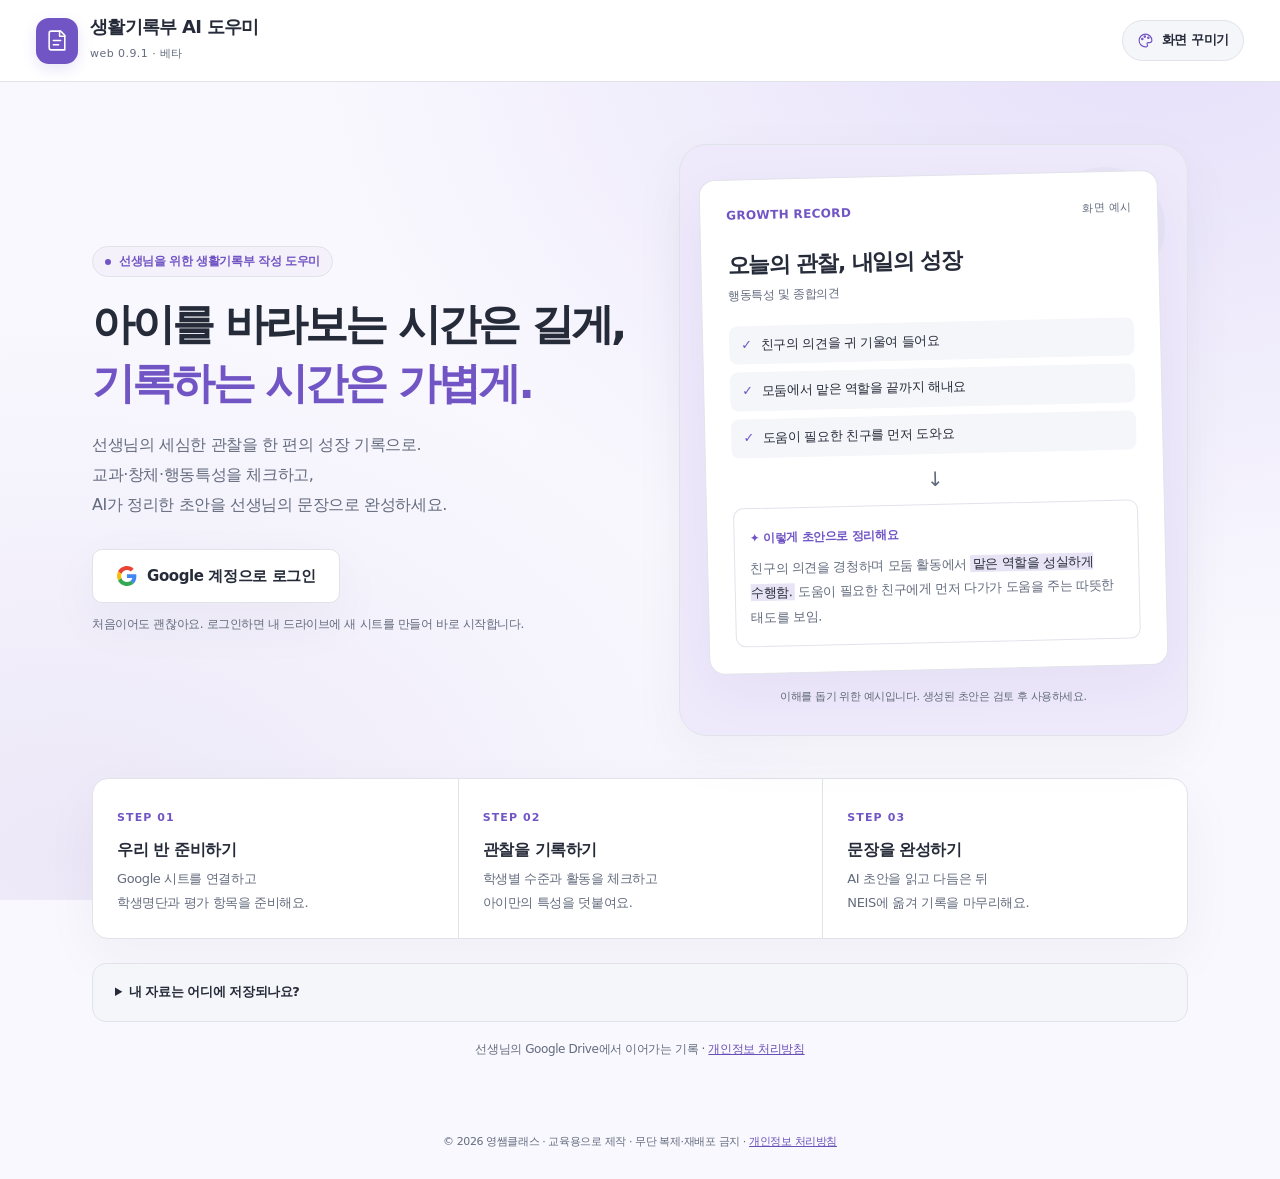
==== commit 95d5dda5: "web 0.9.1: 사실 보존 설계 다듬기 — 교정 요청의 근거 블록을 원문 앞으로, 묶어 쓰기 허용·나열/반복 금지, 마무리 문장은 개인 관찰 근거 한 문장만, 결과 한 문단화," ====
--- a/index.html
+++ b/index.html
@@ -460,17 +460,17 @@
           <input type="text" id="fClass" maxlength="30" placeholder="예) 4학년 2반">
         </div>
       </div>
-      <label class="f">생성 분량</label>
+      <label class="f">생성 분량 상한 <small>(넘지 않는 길이입니다. 체크한 근거가 적으면 이보다 짧게 나오며, 분량을 채우려고 내용을 지어내지 않습니다)</small></label>
       <div class="opts c3">
-        <label class="opt"><input type="radio" name="len" value="간략"><b>간략</b><span>교과 150~180자 · 창체/행특 300~350자</span></label>
-        <label class="opt"><input type="radio" name="len" value="보통"><b>보통</b><span>교과 220~250자 · 창체/행특 430~480자</span></label>
-        <label class="opt"><input type="radio" name="len" value="상세"><b>상세</b><span>교과 280~320자 · 창체/행특 550~600자</span></label>
+        <label class="opt"><input type="radio" name="len" value="간략"><b>간략</b><span>교과 최대 180자 · 창체/행특 최대 350자</span></label>
+        <label class="opt"><input type="radio" name="len" value="보통"><b>보통</b><span>교과 최대 250자 · 창체/행특 최대 480자</span></label>
+        <label class="opt"><input type="radio" name="len" value="상세"><b>상세</b><span>교과 최대 320자 · 창체/행특 최대 600자</span></label>
       </div>
-      <label class="f">마무리(종합 평가) 문장 <small>("~성장이 기대됨"처럼 글 끝에 덧붙이는 맺음 문장)</small></label>
+      <label class="f">마무리 문장 <small>(글 끝에 한 문장을 덧붙일지. 개인 특성 메모가 있을 때 그 관찰에 근거해 씁니다. 앞 내용을 되풀이하거나 새 칭찬을 지어내지는 않습니다)</small></label>
       <div class="opts c3">
         <label class="opt"><input type="checkbox" id="fCloseSubject"><b>교과에 붙이기</b><span>끄면 활동 서술로 끝남 (기본: 끔)</span></label>
-        <label class="opt"><input type="checkbox" id="fCloseActivity"><b>창체에 붙이기</b><span>종합 평가 1~2문장 (기본: 켬)</span></label>
-        <label class="opt"><input type="checkbox" id="fCloseBehavior"><b>행동특성에 붙이기</b><span>종합 평가 2~3문장 (기본: 켬)</span></label>
+        <label class="opt"><input type="checkbox" id="fCloseActivity"><b>창체에 붙이기</b><span>특이사항 메모가 있을 때 한 문장 (기본: 켬)</span></label>
+        <label class="opt"><input type="checkbox" id="fCloseBehavior"><b>행동특성에 붙이기</b><span>특성 메모가 있을 때 한 문장 (기본: 켬)</span></label>
       </div>
       <p style="margin:22px 0 0" class="row">
         <button id="btnSave" class="btn" type="button">설정 저장</button>
@@ -642,7 +642,7 @@
 
 /* ───────── 1. 앱 설정 ───────── */
 const CONFIG = {
-  VERSION: 'web 0.9 · 베타',
+  VERSION: 'web 0.9.1 · 베타',
   CLIENT_ID: '522445423766-m3cop5vh489598e0hkefumd0r202tncp.apps.googleusercontent.com',
   PICKER_KEY: 'AIzaSyDuMaSWfi7yfybCUJnUvghOcirBA5JzXoE',
   APP_ID: '522445423766',                                   // Cloud 프로젝트 번호 (Picker가 고른 파일에 drive.file 권한을 붙이는 데 필요)
@@ -3114,7 +3114,11 @@
   return 7000;
 }
 function _getSelectionGuide(itemCount) {
-  return '[서술 전략] 선택한 ' + itemCount + '개 항목의 서로 다른 사실을 모두 반영하세요. 겹치는 사실은 한 번만 통합하고, 관찰되지 않은 인과관계·태도·성장을 연결 문장으로 만들지 마세요. 근거가 적으면 짧게 끝내세요.';
+  return '[서술 전략] 선택한 ' + itemCount + '개 항목의 서로 다른 사실을 모두 반영하되, 체크 목록을 읽어 주는 글이 되지 않게 쓸 것.\n' +
+    '- 성격이 비슷한 항목(예: 규칙·안전·환경 같은 생활 실천, 친구와의 관계)은 한 문장으로 묶어 써도 됨. 묶는 것은 지어내기가 아님.\n' +
+    '- "○○에서는 …, △△에서는 …"처럼 활동명을 문장마다 앞세우는 나열은 금지. 활동명은 필요한 곳에만 자연스럽게 넣을 것.\n' +
+    '- 한 사실은 한 번만. 같은 내용을 표현만 바꿔 다시 쓰지 말 것. 겹치는 항목은 하나로 합칠 것.\n' +
+    '- 관찰되지 않은 인과관계·태도·성장을 연결 문장으로 만들지 말 것. 근거가 적으면 짧게 끝낼 것.';
 }
 function _getStyleExamples() {
   return '[문체] 교사가 관찰한 행동을 쉽고 구체적인 표현과 명사형 종결로 서술하세요. 문체를 위해 새로운 활동이나 칭찬을 덧붙이지 마세요.';
@@ -3194,6 +3198,8 @@
 
   // 3. 마크다운 기호 제거 (**, ##, > 등)
   t = t.replace(/\*\*/g, '').replace(/^#+\s*/gm, '').replace(/^>\s*/gm, '');
+  // 3-1. 줄바꿈으로 나뉜 문단은 한 문단으로 (생기부는 한 문단, NEIS도 줄바꿈을 받지 않음)
+  t = t.replace(/\s*\n+\s*/g, ' ').replace(/ {2,}/g, ' ').trim();
 
   // 4. 경어체·서술형 종결어미 → 명사형(~함/~음) 변환
   //    NEIS 생기부는 명사형 종결이 원칙. AI가 정성평가에서 "~합니다"로
@@ -3211,6 +3217,7 @@
     [/됩니다/g, '됨'],
     [/입니다/g, '임'],
     [/습니다/g, '음'],
+    [/합니다/g, '함'],   // 웹앱 추가: '~합니다'가 남으면 명사형으로 (v9는 분량 조정 단계에서 다시 써서 가려졌음)
     [/하였습니다/g, '하였음'],
     [/하고 있습니다/g, '하고 있음'],
     [/있습니다/g, '있음'],
@@ -3427,10 +3434,12 @@
     '- 성취수준·등급·도달도 등 평가 등급을 뜻하는 말은 완전히 삭제하고, 그 자리를 활동 모습 서술로 자연스럽게 채울 것\n' +
     '- "학생은", "이 학생은" 같은 주어는 삭제\n' +
     '- 교정된 전체 글만 출력 (설명·따옴표 금지)\n\n' +
-    '[원문]\n' + text + '\n\n' + evidence;
+    evidenceNote(evidence) + '[원문]\n' + text;
   const res = await retry(prompt, 3, 0.2);
   return res.success ? _cleanOutput(res.text) : null;
 }
+// 교정·압축 요청에 붙이는 작성 근거 — 원문 앞에 두고, 고칠 글이 아님을 분명히 함 (원문 뒤에 두면 AI가 근거까지 원문으로 보고 되돌려 쓰는 일이 있음)
+const evidenceNote = ev => ev ? '[참고: 작성 근거 — 고칠 글이 아니므로 결과에 옮겨 쓰지 말 것. 근거에 없는 사실은 결과에도 없어야 함]\n' + ev + '\n\n' : '';
 // 1차 생성 → 문체·수준 교정 → 상한 초과 시에만 근거를 유지하며 압축 (확장 없음)
 async function generateWithLengthControl(prompt, minByte, maxByte, targetChars, guard, runtime = {}) {
   const retry = runtime.retry || geminiRetry;
@@ -3441,7 +3450,7 @@
   const issues = _detectStyleIssues(cleaned);
   if (issues.length > 0) {
     report('문체 교정 중 (' + issues.join(', ') + ')');
-    const fixed = await requestStyleFix(cleaned, issues, retry, runtime.evidence || prompt);
+    const fixed = await requestStyleFix(cleaned, issues, retry, runtime.evidence || '');
     if (fixed) cleaned = fixed;
     if (_detectStyleIssues(cleaned).indexOf('성취수준 언급') !== -1) cleaned = _stripLevelMentions(cleaned);
   }
@@ -3449,7 +3458,7 @@
   let levelWords = findLevelWords(cleaned, guard);
   if (levelWords.length) {
     report('수준에 맞게 다듬는 중 (' + levelWords.join(', ') + ')');
-    const fixed = await requestLevelFix(cleaned, levelWords, guard, retry, runtime.evidence || prompt);
+    const fixed = await requestLevelFix(cleaned, levelWords, guard, retry, runtime.evidence || '');
     if (fixed && !_detectStyleIssues(fixed).length && findLevelWords(fixed, guard).length < levelWords.length) cleaned = fixed;
     levelWords = findLevelWords(cleaned, guard);
   }
@@ -3461,7 +3470,7 @@
   report('반복 표현을 줄이는 중');
   const second = await retry(`[분량 압축] 아래 원문의 반복·수식만 줄여 공백 포함 ${targetChars}자 내외, 최대 ${maxChars === Infinity ? targetChars : maxChars}자 및 ${maxByte}byte 이내로 작성하세요.
 도움·일부·시도 중 등 각 사실의 조건과 서로 다른 선택 항목을 보존하세요. 새 사실은 추가하지 마세요. 명사형 종결의 본문만 출력하세요.
-[원문]\n${cleaned}\n${runtime.evidence || prompt}`, 5, 0.2);
+${evidenceNote(runtime.evidence)}[원문]\n${cleaned}`, 5, 0.2);
   if (second.success) {
     const next = _cleanOutput(second.text), bytes = _getByteSize(next);
     if (next && bytes < size && next.length <= maxChars && bytes <= maxByte && !_detectStyleIssues(next).length && findLevelWords(next, guard).length <= levelWords.length) return done(next, true);
@@ -3496,9 +3505,10 @@
 }
 // 마무리(종합 평가) 문장을 끈 영역은 v9 프롬프트 끝의 "종합 평가 n문장을 추가" 지시를 "덧붙이지 말 것"으로 바꿈
 function applyClosing(prompt, kind, closing = State.settings.closing) {
-  if (closing[kind]) return prompt;                       // 켬 = v9 프롬프트 그대로
   const re = /마지막에 (?:한 줄 띄우고|빈 줄 하나를 두고) 종합 평가[^,\n]*추가하되(?:\(글자 수에 포함\))?, 모든 문장은/;
   if (!re.test(prompt)) throw new Error('프롬프트에서 마무리 문장 지시를 찾지 못했습니다.');
+  // 켬: 사실만 쓰는 설계에서는 종합 평가가 본문을 되풀이하게 되므로, 개인 관찰이 있을 때만 그에 근거한 한 문장으로 제한 (줄바꿈 없이)
+  if (closing[kind]) return prompt.replace(re, '마지막에 마무리 문장을 한 문장만 덧붙이되, 앞 문장들을 요약해 되풀이하지 말 것. 개인 특성·개인 특이사항 메모가 있으면 그 관찰에 근거해 태도나 성장 방향을 한 문장으로 적고, 없으면 마무리 문장 없이 활동 서술로 끝낼 것. 줄바꿈 없이 한 문단으로 쓰고, 모든 문장은');
   return prompt.replace(re, '종합 평가·기대·당부 같은 마무리 문장은 따로 덧붙이지 말고, 활동 모습 서술로 글을 끝내세요(맨 끝을 "~기대됨", "~바람"으로 맺지 말 것). 줄바꿈 없이 한 문단으로 쓰고, 모든 문장은');
 }
 // 같은 성취기준에서 이 수준보다 높은 수준의 설명들 (상/중/하 3줄이 한 묶음)
@@ -3531,7 +3541,7 @@
     '- 참여·노력하는 과정과 성장 가능성 중심으로 쓰되, 분량이 줄어도 괜찮음\n' +
     '- 문체(관찰자 시점·명사형 종결)는 그대로. 등급·수준을 뜻하는 말은 쓰지 말 것\n' +
     '- 교정된 전체 글만 출력 (설명·따옴표 금지)\n\n' +
-    '[원문]\n' + text + '\n\n' + evidence;
+    evidenceNote(evidence) + '[원문]\n' + text;
   const res = await retry(prompt, 3, 0.2);
   return res.success ? _cleanOutput(res.text) : null;
 }
@@ -3560,7 +3570,7 @@
 - 노력하거나 습관을 기르는 중인 모습을 이미 독립적으로 수행하거나 습관이 형성된 상태로 바꾸지 마세요.
 - 낮은 교과 성취와 성실성은 별개입니다. 태도는 개인 관찰에 명시된 경우에만 반영하세요.
 - 선택한 서로 다른 사실은 모두 반영하고 중복만 통합하세요. 분량이 부족해도 추가 사실이나 반복으로 채우지 마세요.
-- 종합 평가를 켰더라도 위 사실의 짧은 요약만 허용합니다. 새로운 칭찬·성장·미래 예측은 덧붙이지 마세요.
+- 마무리 문장을 쓰더라도 앞 문장의 요약·되풀이는 금지입니다. 개인 관찰에 근거한 한 문장만 허용하며, 새로운 칭찬·성장·미래 예측은 덧붙이지 마세요.\n- 같은 사실을 표현만 바꿔 두 번 쓰지 마세요. 분량이 모자라도 반복으로 채우지 마세요.
 [선택된 사실 원본]
 ${JSON.stringify(facts)}
 [개인 관찰 원본]
@@ -4597,7 +4607,7 @@
   const dl = $('homeSummary'); dl.textContent = '';
   const hasKey = !!LS.get('geminiKey');
   [['학생', State.studentCount + '명'], ['학교급', s.level + (s.classInfo ? ' · ' + s.classInfo : '')],
-   ['AI 모델', s.model + ' (' + s.tier + ')'], ['생성 분량', s.length], ['Gemini 키', hasKey ? '✅ 이 브라우저에 저장됨' : '❌ 아직 없음']
+   ['AI 모델', s.model + ' (' + s.tier + ')'], ['분량 상한', s.length], ['Gemini 키', hasKey ? '✅ 이 브라우저에 저장됨' : '❌ 아직 없음']
   ].forEach(([k, v]) => { const dt = document.createElement('dt'), dd = document.createElement('dd'); dt.textContent = k; dd.textContent = v; const item = document.createElement('div'); item.className = 'summary-item'; item.append(dt, dd); dl.append(item); });
   showMsg('homeWarn', !State.studentCount ? '👥 학생명단에서 학생을 먼저 추가해 주세요.' : hasKey ? '' : 'AI 생성을 쓰려면 ⚙️ 설정에서 Gemini API 키를 입력해 주세요.', 'info');
   const chips = $('homeChips'); chips.textContent = '';
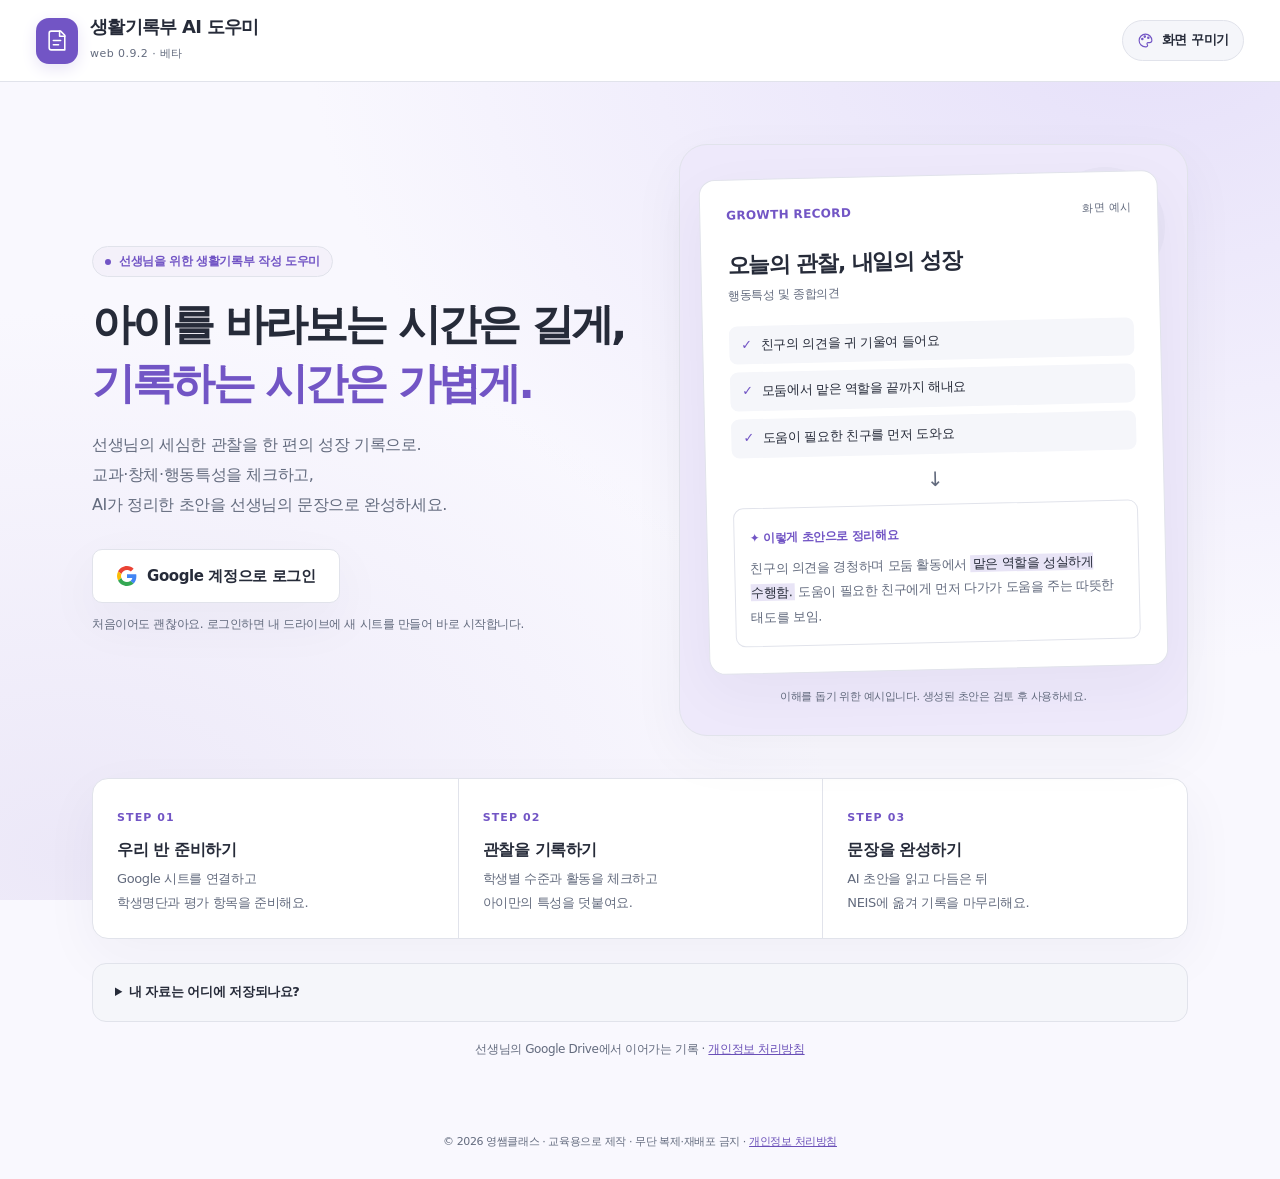
==== commit e74e7f2e: "web 0.9.2: 의미 구분 규칙(확인≠챙김·계산≠원리 이해·노력≠달성, 시점·빈도 추가 금지), 마무리 문장은 기본 생략·예측 금지, 분량 상한 표시를 실제 값과 일치, 결과 " ====
--- a/index.html
+++ b/index.html
@@ -95,6 +95,7 @@
 button.step.now{border:2px solid var(--brand,#2f3d99);background:#eef0fb;color:var(--ink)}
 button.step:hover{filter:brightness(.98)}
 .step .st{float:right;font-size:12.5px;font-weight:700;margin-left:8px}
+.rsrc.evid{margin-top:8px}.rsrc.evid p{margin:4px 0;line-height:1.7}.rsrc.evid mark{background:#fff0b3;color:inherit;padding:0 2px;border-radius:3px}
 .draftnote{background:#fff7e0;border:1px solid #f0d58a;border-radius:10px;padding:9px 14px;margin:0 0 12px;font-size:14px;color:#6b4e00}
 .keyguide{background:#f7f8fc;border:1px solid #e1e4ef;border-radius:10px;padding:10px 14px;margin:8px 0 12px;font-size:14.5px}
 .keyguide summary{cursor:pointer;font-weight:700}
@@ -462,9 +463,9 @@
       </div>
       <label class="f">생성 분량 상한 <small>(넘지 않는 길이입니다. 체크한 근거가 적으면 이보다 짧게 나오며, 분량을 채우려고 내용을 지어내지 않습니다)</small></label>
       <div class="opts c3">
-        <label class="opt"><input type="radio" name="len" value="간략"><b>간략</b><span>교과 최대 180자 · 창체/행특 최대 350자</span></label>
-        <label class="opt"><input type="radio" name="len" value="보통"><b>보통</b><span>교과 최대 250자 · 창체/행특 최대 480자</span></label>
-        <label class="opt"><input type="radio" name="len" value="상세"><b>상세</b><span>교과 최대 320자 · 창체/행특 최대 600자</span></label>
+        <label class="opt"><input type="radio" name="len" value="간략"><b>간략</b><span>교과 최대 200자 · 창체/행특 최대 380자</span></label>
+        <label class="opt"><input type="radio" name="len" value="보통"><b>보통</b><span>교과 최대 270자 · 창체/행특 최대 520자</span></label>
+        <label class="opt"><input type="radio" name="len" value="상세"><b>상세</b><span>교과 최대 350자 · 창체/행특 최대 650자</span></label>
       </div>
       <label class="f">마무리 문장 <small>(글 끝에 한 문장을 덧붙일지. 개인 특성 메모가 있을 때 그 관찰에 근거해 씁니다. 앞 내용을 되풀이하거나 새 칭찬을 지어내지는 않습니다)</small></label>
       <div class="opts c3">
@@ -642,7 +643,7 @@
 
 /* ───────── 1. 앱 설정 ───────── */
 const CONFIG = {
-  VERSION: 'web 0.9.1 · 베타',
+  VERSION: 'web 0.9.2 · 베타',
   CLIENT_ID: '522445423766-m3cop5vh489598e0hkefumd0r202tncp.apps.googleusercontent.com',
   PICKER_KEY: 'AIzaSyDuMaSWfi7yfybCUJnUvghOcirBA5JzXoE',
   APP_ID: '522445423766',                                   // Cloud 프로젝트 번호 (Picker가 고른 파일에 drive.file 권한을 붙이는 데 필요)
@@ -3508,7 +3509,7 @@
   const re = /마지막에 (?:한 줄 띄우고|빈 줄 하나를 두고) 종합 평가[^,\n]*추가하되(?:\(글자 수에 포함\))?, 모든 문장은/;
   if (!re.test(prompt)) throw new Error('프롬프트에서 마무리 문장 지시를 찾지 못했습니다.');
   // 켬: 사실만 쓰는 설계에서는 종합 평가가 본문을 되풀이하게 되므로, 개인 관찰이 있을 때만 그에 근거한 한 문장으로 제한 (줄바꿈 없이)
-  if (closing[kind]) return prompt.replace(re, '마지막에 마무리 문장을 한 문장만 덧붙이되, 앞 문장들을 요약해 되풀이하지 말 것. 개인 특성·개인 특이사항 메모가 있으면 그 관찰에 근거해 태도나 성장 방향을 한 문장으로 적고, 없으면 마무리 문장 없이 활동 서술로 끝낼 것. 줄바꿈 없이 한 문단으로 쓰고, 모든 문장은');
+  if (closing[kind]) return prompt.replace(re, '마무리 문장은 원칙적으로 쓰지 말고 활동 서술로 끝낼 것. 예외는 하나뿐임: 개인 특성·개인 특이사항 메모에 적힌 관찰 가운데 본문에 아직 쓰지 않은 것이 남아 있을 때, 그 관찰을 한 문장으로 적어 끝낼 것. 앞 문장의 요약·되풀이, 성장 전망, "~기대됨"·"~바람" 같은 예측은 금지. 줄바꿈 없이 한 문단으로 쓰고, 모든 문장은');
   return prompt.replace(re, '종합 평가·기대·당부 같은 마무리 문장은 따로 덧붙이지 말고, 활동 모습 서술로 글을 끝내세요(맨 끝을 "~기대됨", "~바람"으로 맺지 말 것). 줄바꿈 없이 한 문단으로 쓰고, 모든 문장은');
 }
 // 같은 성취기준에서 이 수준보다 높은 수준의 설명들 (상/중/하 3줄이 한 묶음)
@@ -3568,9 +3569,17 @@
 - 입력에 없는 도구, 행동, 발언, 태도, 동기, 빈도, 성과, 성장, 인과관계를 만들지 마세요. 상 수준이어도 과장하지 마세요.
 - 각 항목의 도움·일부·시도 중이라는 조건을 해당 활동에 유지하세요. 다른 항목의 높은 수행을 옮기지 마세요.
 - 노력하거나 습관을 기르는 중인 모습을 이미 독립적으로 수행하거나 습관이 형성된 상태로 바꾸지 마세요.
+- 행동의 범위를 넓히지 마세요. 아래는 서로 다른 사실이며, 입력에 있는 쪽만 씁니다.
+  · "확인함" ≠ "챙김·준비함"(확인했다는 사실만. 챙겼다는 말을 덧붙이지 말 것)
+  · "계산함" ≠ "원리를 이해함·설명함"(계산했다는 사실만. 이해·설명은 입력에 있을 때만)
+  · "들음·듣고 말함" ≠ "수용함·받아들임"
+  · "노력함·시도함" ≠ "해냄·달성함·습관이 됨"
+  · "낱말을 찾아 고침" ≠ "글 전체를 점검·다듬음"(고친 범위를 넓히지 말 것)
+  · "분류함·구분함" ≠ "배출함·실천함"
+- 입력에 없는 시점·빈도·범위를 덧붙이지 마세요("수업 전에", "미리", "지속적으로", "항상", "하나씩", "전반에서" 등).
 - 낮은 교과 성취와 성실성은 별개입니다. 태도는 개인 관찰에 명시된 경우에만 반영하세요.
 - 선택한 서로 다른 사실은 모두 반영하고 중복만 통합하세요. 분량이 부족해도 추가 사실이나 반복으로 채우지 마세요.
-- 마무리 문장을 쓰더라도 앞 문장의 요약·되풀이는 금지입니다. 개인 관찰에 근거한 한 문장만 허용하며, 새로운 칭찬·성장·미래 예측은 덧붙이지 마세요.\n- 같은 사실을 표현만 바꿔 두 번 쓰지 마세요. 분량이 모자라도 반복으로 채우지 마세요.
+- 마무리 문장은 쓰지 않는 것이 기본입니다. 개인 관찰 가운데 본문에 쓰지 않은 것이 남았을 때만 그 관찰을 한 문장으로 적고, 요약·되풀이·성장 전망·미래 예측은 쓰지 마세요.\n- 같은 사실을 표현만 바꿔 두 번 쓰지 마세요. 분량이 모자라도 반복으로 채우지 마세요.
 [선택된 사실 원본]
 ${JSON.stringify(facts)}
 [개인 관찰 원본]
@@ -3810,9 +3819,32 @@
   return job.kind === 'activity' ? job.acts.map(a => `${a.actName}${a.memo ? ' (메모: ' + a.memo + ')' : ''}`).join('\n')
     : job.kind === 'behavior' ? job.phrases.map(p => p.replace(/^\[.*?\]\s*/, '')).join(' / ') : '';
 }
+// [웹앱 추가] 근거 대조 — 체크한 내용(성취기준·활동·메모·특성)에 없는 "의미를 넓히는 낱말"이 든 문장을 찾음.
+//   보증이 아니라 교사의 눈이 가게 하는 표시. 낱말 목록은 실제 생성 결과에서 사실이 번진 유형(확인→챙김, 계산→원리 이해, 시점·빈도 추가, 예측, 강조)에서 뽑음.
+const WATCH_WORDS = ['원리', '이해', '설명', '챙기', '챙겨', '챙김', '준비함', '수용', '받아들', '달성', '해냄', '습관이', '몸에 배', '정착', '수업 전', '미리', '지속', '항상', '매번', '하나씩', '전반', '꾸준', '점차', '기대됨', '기대', '바람', '것으로',
+  '주도', '이끌', '기여', '리더', '탁월', '뛰어', '우수', '돋보', '매우', '깊이', '다각도', '능숙', '완성', '성실', '꼼꼼', '세심', '배려', '책임감', '적극', '논리', '체계', '창의', '정확', '명확', '효과적', '구체적', '다양한', '풍부', '폭넓', '소통', '배출', '실천', '관계', '공동체', '구성원'];
+function evidenceTextOf(job) {
+  if (!job) return '';
+  const t = job.kind === 'subject' ? job.items.flatMap(it => [it.domain, it.criteria]) : job.kind === 'activity' ? job.acts.flatMap(a => [a.actName, a.actContent, a.memo]) : job.phrases.slice();
+  t.push(job.trait); return t.map(x => S(x)).join(' ');
+}
+function evidenceFlags(text, job) {
+  if (!job || !text) return [];
+  const ev = evidenceTextOf(job), out = [];
+  S(text).split(/(?<=[.!?])\s+/).forEach(sent => { const words = WATCH_WORDS.filter(w => sent.indexOf(w) !== -1 && ev.indexOf(w) === -1); if (words.length) out.push({ sent, words }); });
+  return out;
+}
+function evidenceBox(text, job) {
+  const flags = evidenceFlags(text, job);
+  if (!flags.length) return null;
+  const mark = sent => { let parts = [sent]; flags.find(f => f.sent === sent).words.forEach(w => { parts = parts.flatMap(pc => typeof pc !== 'string' ? [pc] : pc.split(w).flatMap((x, i, a) => i < a.length - 1 ? [x, el('mark', { text: w })] : [x])); }); return parts; };
+  return el('details', { class: 'rsrc evid', open: true }, [el('summary', { text: `근거 대조 — 체크한 내용에 없는 낱말이 든 문장 ${flags.length}개` }),
+    el('p', { class: 'muted', style: 'margin:4px 0 6px', text: '노란 낱말은 체크한 성취기준·활동·메모·특성에 나오지 않는 말입니다. 틀렸다는 뜻이 아니라 사실인지 확인해 달라는 표시이며, 표시가 없어도 확인은 필요합니다.' })].concat(flags.map(f => el('p', null, mark(f.sent)))));
+}
 function resultNotes(kind, r, job) {
   const notes = [];
   if (r.status !== DONE) return notes;
+  const nf = evidenceFlags(r.text, job).length; if (nf) notes.push('근거 확인 ' + nf);
   if (!job) notes.push('체크가 지워짐');
   else if (kind !== 'subject' && jobInfo(job).trim() !== r.info.trim()) notes.push('생성 후 체크가 바뀜');
   _detectStyleIssues(r.text).forEach(x => notes.push(x));
@@ -3919,6 +3951,7 @@
     return card;
   }
   const ta = el('textarea', { value: key in RV.draft ? RV.draft[key] : r.text, 'aria-label': r.name + ' 결과 문장', disabled: busyNow });
+  const evWrap = el('div');
   const btnSave = el('button', { class: 'btn sm', type: 'button', text: '저장', hidden: true }), btnUndo = el('button', { class: 'btn line sm', type: 'button', text: '되돌리기', hidden: true });
   const paint = () => {
     const t = ta.value, byte = _getByteSize(t), tone = byteTone(kind, byte), dirty = t.replace(/\r/g, '').trim() !== r.text;
@@ -3928,6 +3961,7 @@
     btnSave.hidden = btnUndo.hidden = !dirty; card.classList.toggle('dirty', dirty);
     if (dirty) RV.draft[key] = t; else delete RV.draft[key];
     ta.style.height = 'auto'; ta.style.height = (ta.scrollHeight + 2) + 'px';
+    evWrap.textContent = ''; const eb = evidenceBox(t, job); if (eb) evWrap.append(eb);
   };
   ta.addEventListener('input', paint);
   btnUndo.onclick = () => { ta.value = r.text; paint(); };
@@ -3941,6 +3975,7 @@
     el('button', { class: 'btn line sm', type: 'button', text: '복사', onclick: () => copyText(ta.value) }),
     el('button', { class: 'btn line sm', type: 'button', text: busyNow ? '생성 중…' : '재생성', disabled: !job || RV.running || !!RV.busyKey, title: job ? '지금의 체크로 새 문장을 만들어 이 문장을 바꿉니다' : '체크가 없어 재생성할 수 없음',
       onclick: () => { if (ta.value.trim() !== r.text && !confirm('저장하지 않은 수정이 있습니다. 재생성하면 사라집니다. 계속할까요?')) return; delete RV.draft[key]; if (confirm(`${r.name}${r.group ? ' · ' + r.group : ''} 문장을 새로 만들어 지금 문장과 바꿀까요?`)) regenMany([{ r, job }]); } })])]));
+  card.append(evWrap);
   if (job) card.append(el('details', { class: 'rsrc' }, [el('summary', { text: '체크한 내용 보기' }), el('div', null, (
     kind === 'subject' ? job.items.map(it => `[${it.level}] ${it.domain ? it.domain + ' — ' : ''}${it.criteria}`)
     : kind === 'activity' ? job.acts.map(a => a.actName + (a.memo ? ` (메모: ${a.memo})` : ''))
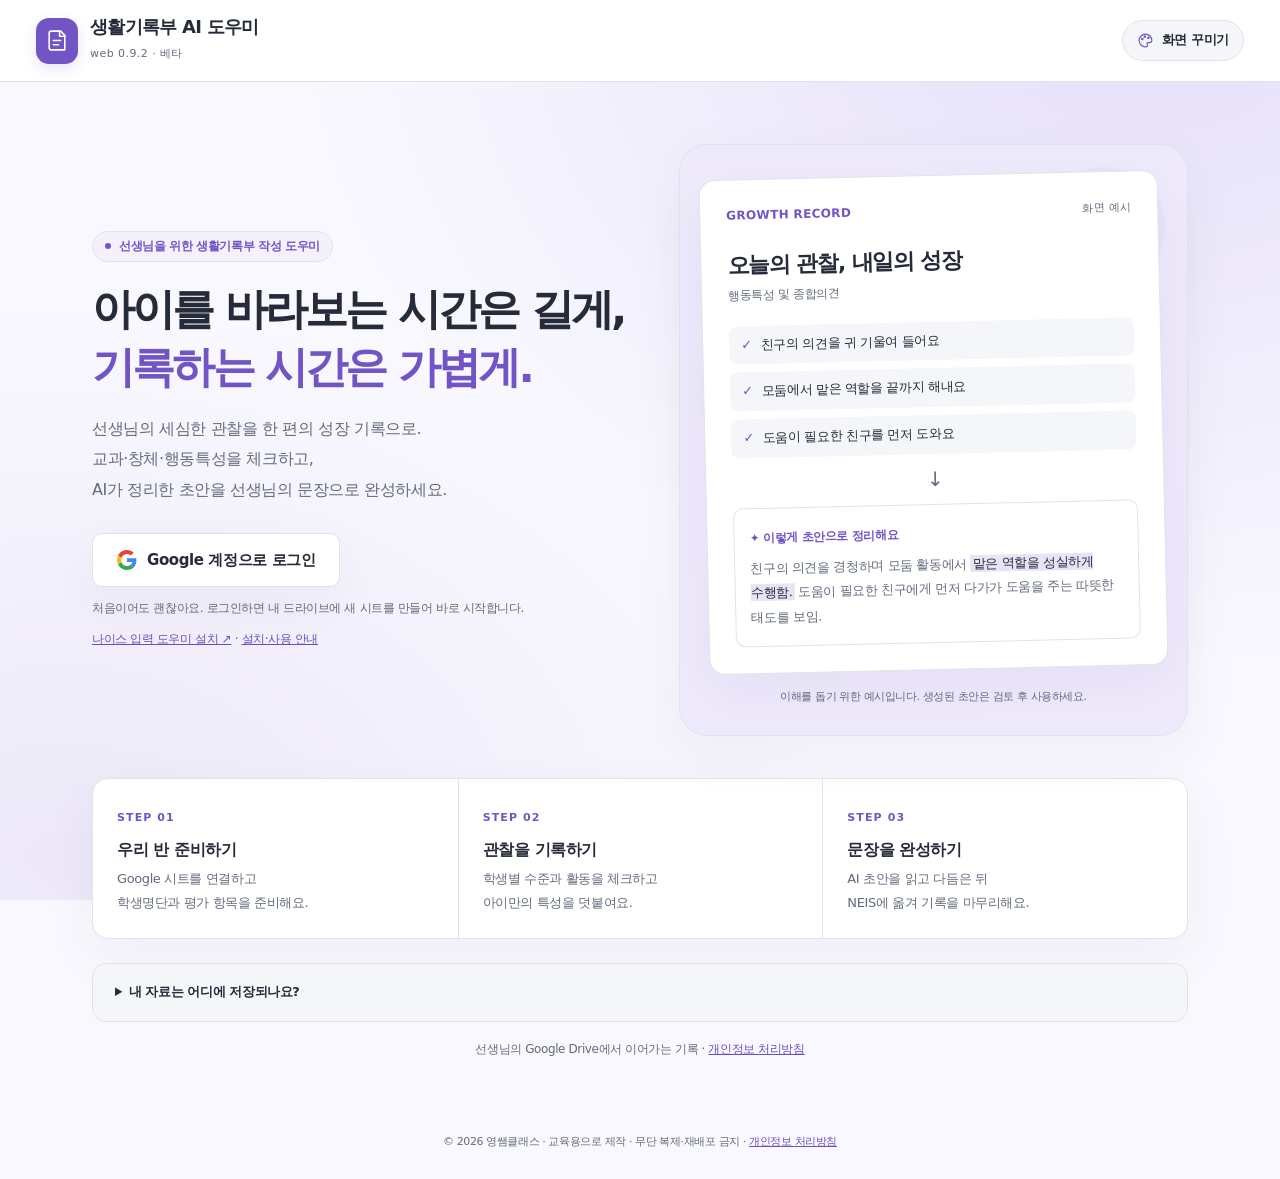
==== commit 7b7bb16c: "Connect published NEIS extension store listing and teacher guide Add installation links on login and" ====
--- a/index.html
+++ b/index.html
@@ -316,6 +316,7 @@
           Google 계정으로 로그인
         </button>
         <p class="login-hint">처음이어도 괜찮아요. 로그인하면 내 드라이브에 새 시트를 만들어 바로 시작합니다.</p>
+        <p class="login-hint"><a href="https://chromewebstore.google.com/detail/mgfgocnidkjbinbeplgodgiofidlalfc?hl=ko" target="_blank" rel="noopener noreferrer">나이스 입력 도우미 설치 ↗</a> · <a href="neis-guide.html" target="_blank" rel="noopener">설치·사용 안내</a></p>
       </div>
       <div class="record-scene" aria-label="관찰 체크가 문장 초안으로 정리되는 예시">
         <div class="sample-record">
@@ -4036,8 +4037,8 @@
   bar.append(el('div', { class: 'seg', role: 'group', 'aria-label': '보기 방식' }, [
     el('button', { type: 'button', class: NV.mode === 'student' ? 'on' : '', text: '👤 학생별', onclick: () => { NV.mode = 'student'; renderNeis(); } }),
     el('button', { type: 'button', class: NV.mode === 'cat' ? 'on' : '', onclick: () => { NV.mode = 'cat'; renderNeis(); } }, ['📚 과목·영역별 ', el('small', { text: 'NEIS 입력 화면 순서' })])]));
+  if (typeof makeNeisTransferPanel === 'function') bar.append(makeNeisTransferPanel(items, cats));   // 결과 생성 전에도 설치 안내 표시
   if (!items.length) { body.append(notice('아직 완료된 결과가 없습니다.', '✨ 생성 화면으로', () => show('gen'))); return; }
-  if (typeof makeNeisTransferPanel === 'function') bar.append(makeNeisTransferPanel(items, cats));   // NEIS 전송 패널 (neis-transfer.js, 영쌤 추가)
   const names = d.list.map(s => s.name).filter(nm => items.some(x => x.name === nm)).concat(uniq(items.map(x => x.name)).filter(nm => !d.list.some(s => s.name === nm)));
   let shown;
   if (NV.mode === 'student') {
@@ -4863,7 +4864,7 @@
 
 if (typeof document !== 'undefined') document.addEventListener('DOMContentLoaded', boot);
 </script>
-<script src="neis-transfer.js?v=20261015-1"></script>
+<script src="neis-transfer.js?v=20261102-store-1"></script>
 <script src="quality-test.js?v=20261016-1"></script>
 </body>
 </html>
